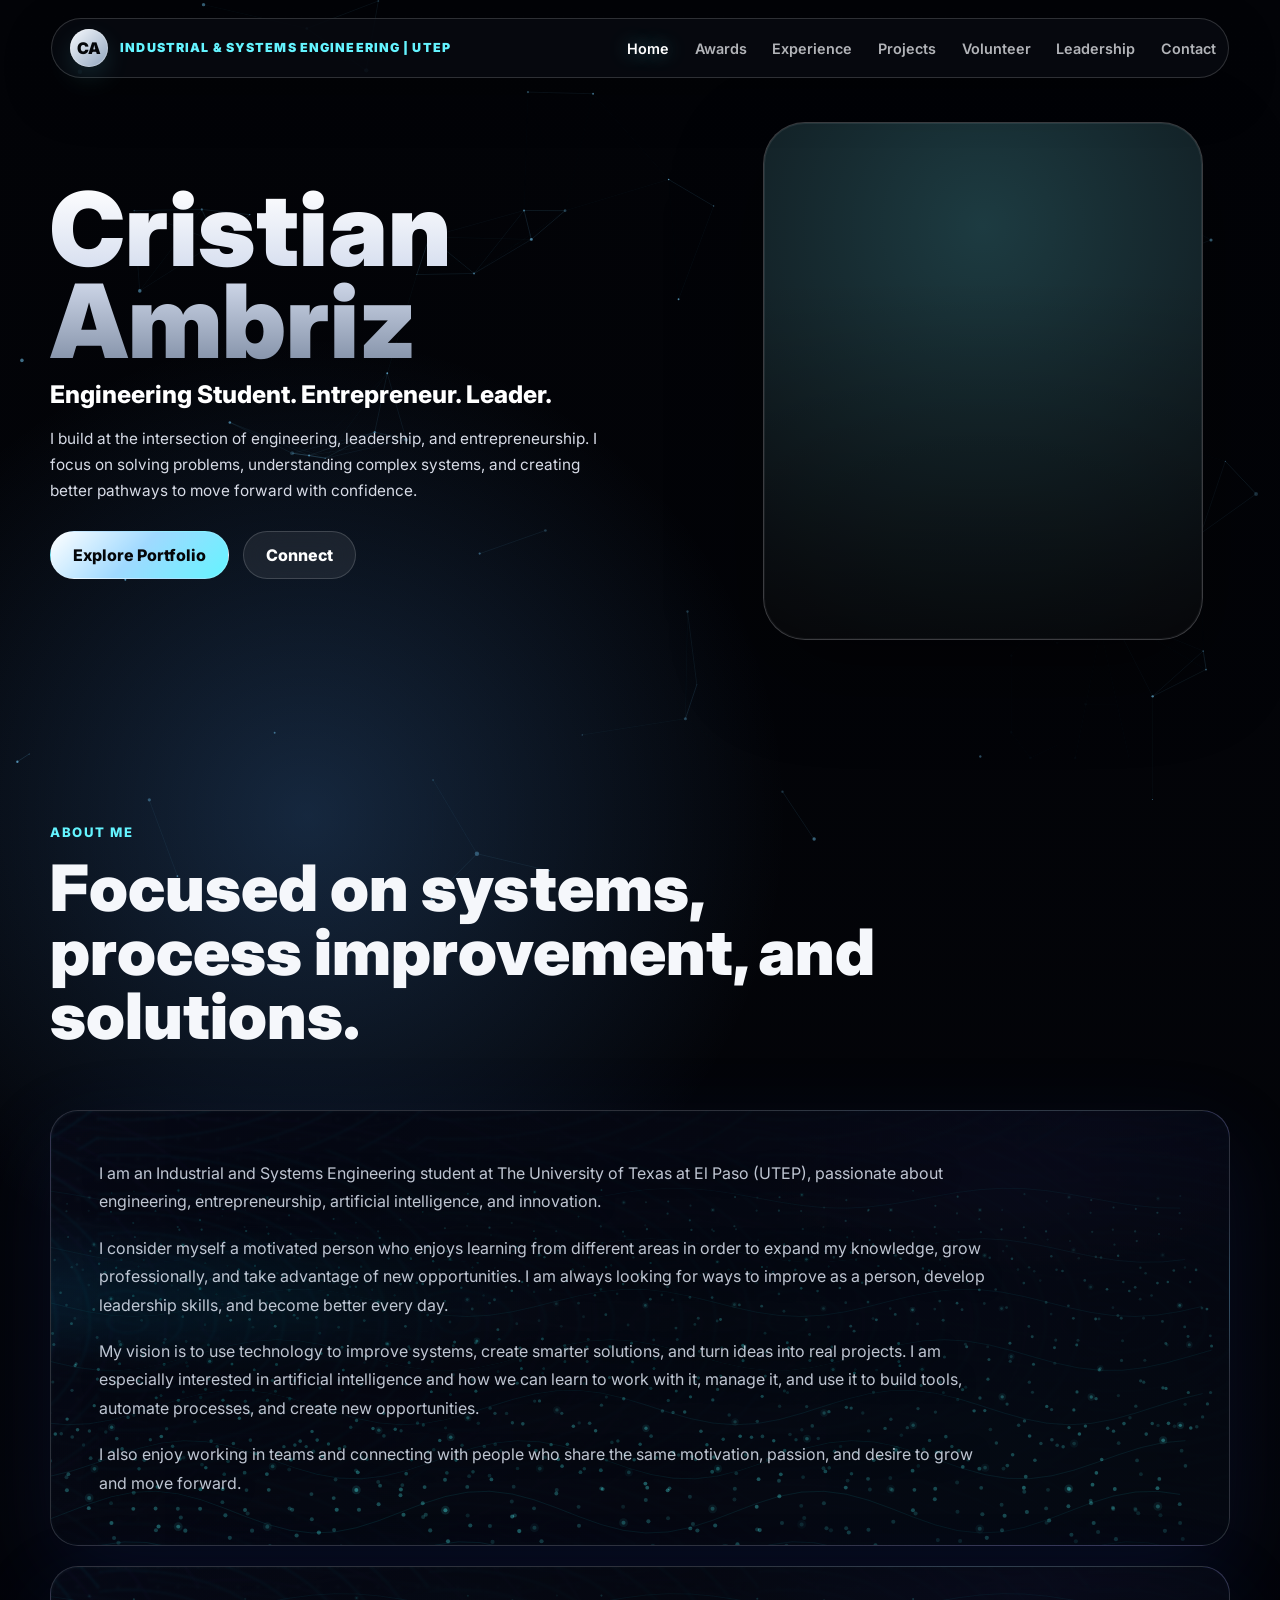
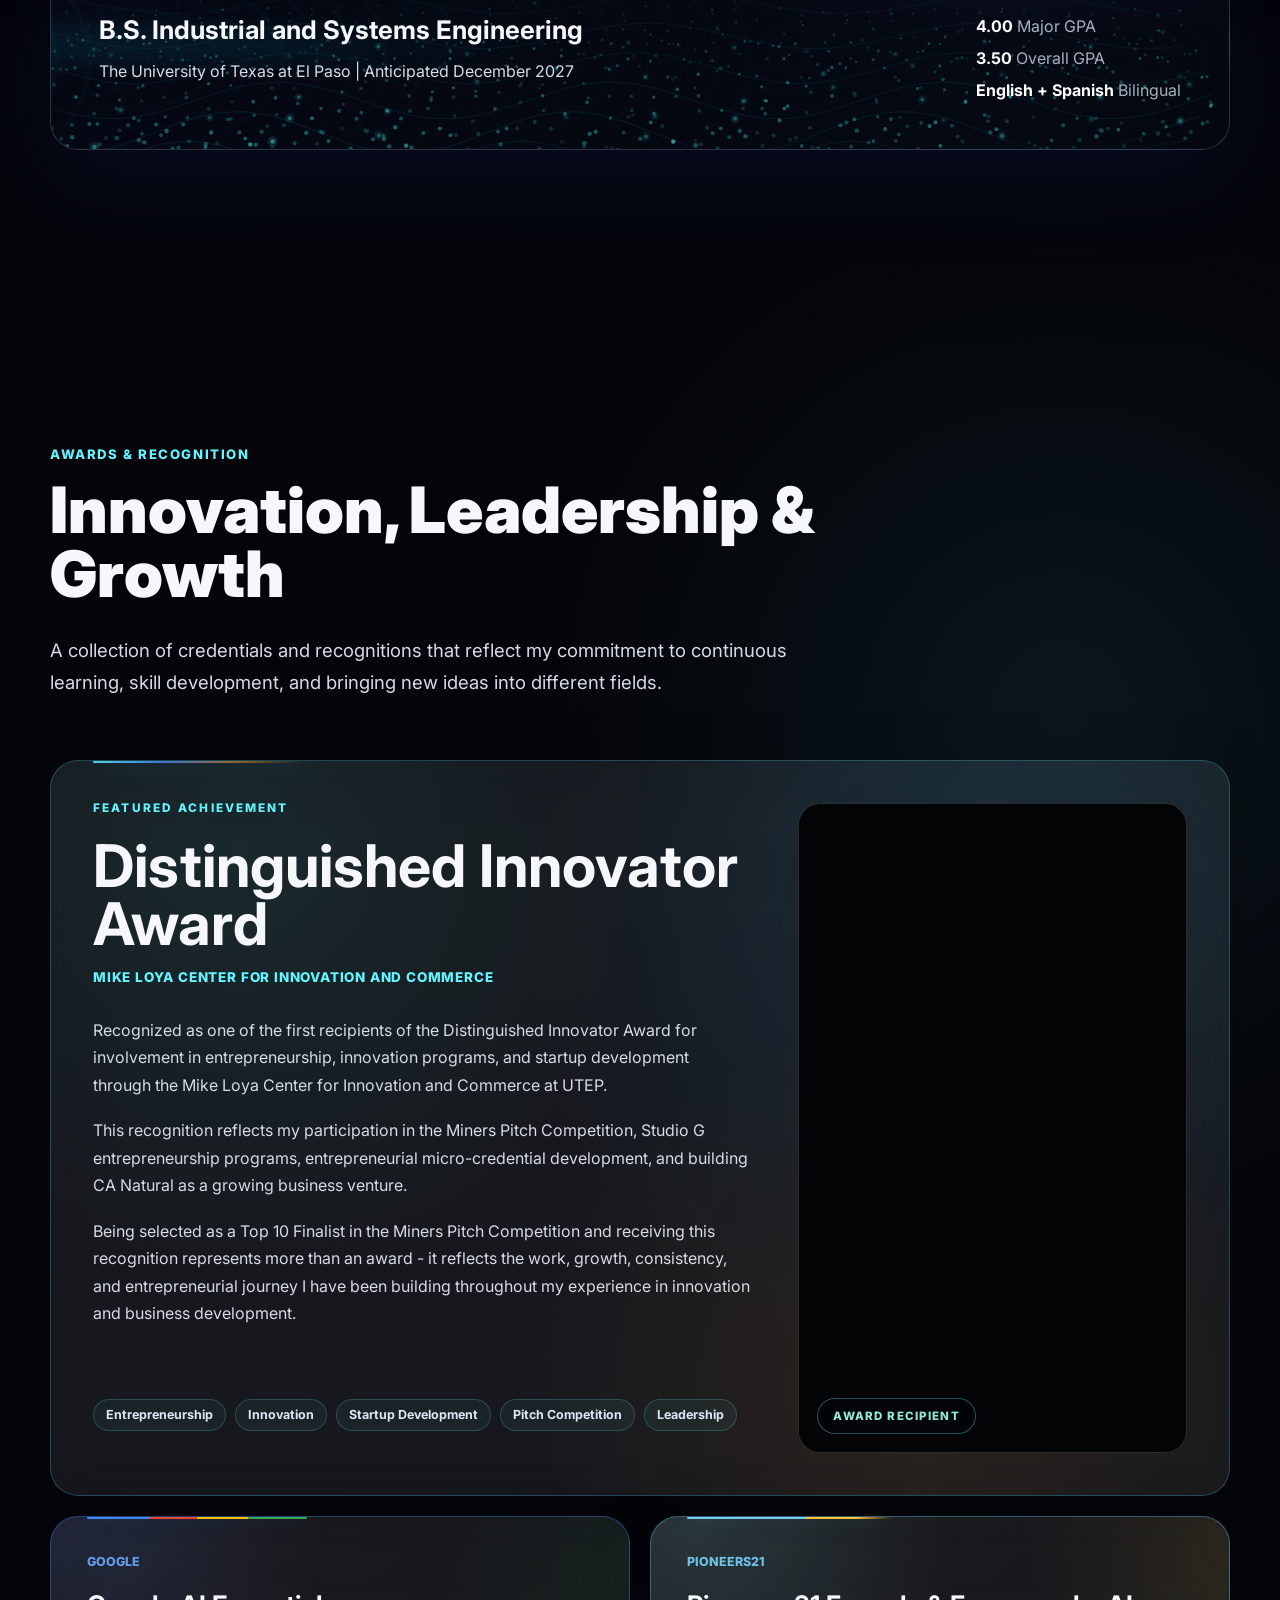
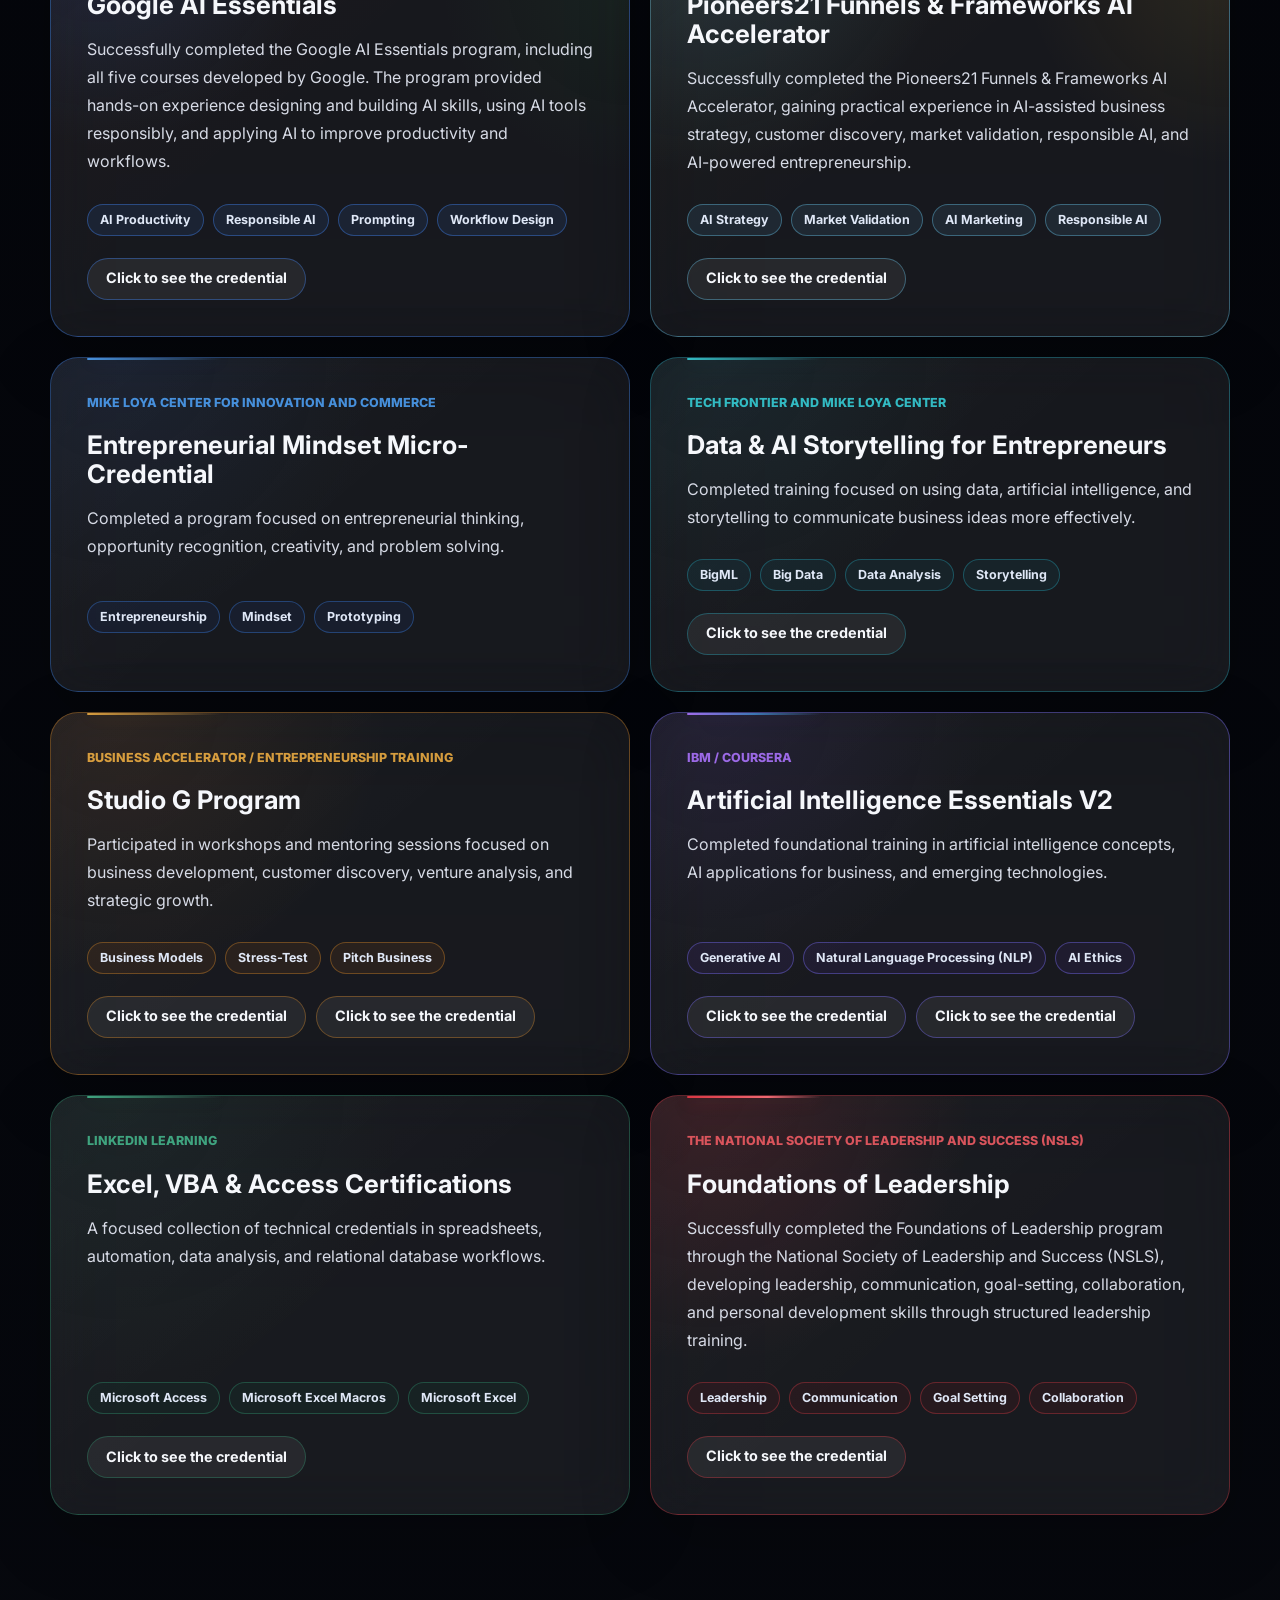
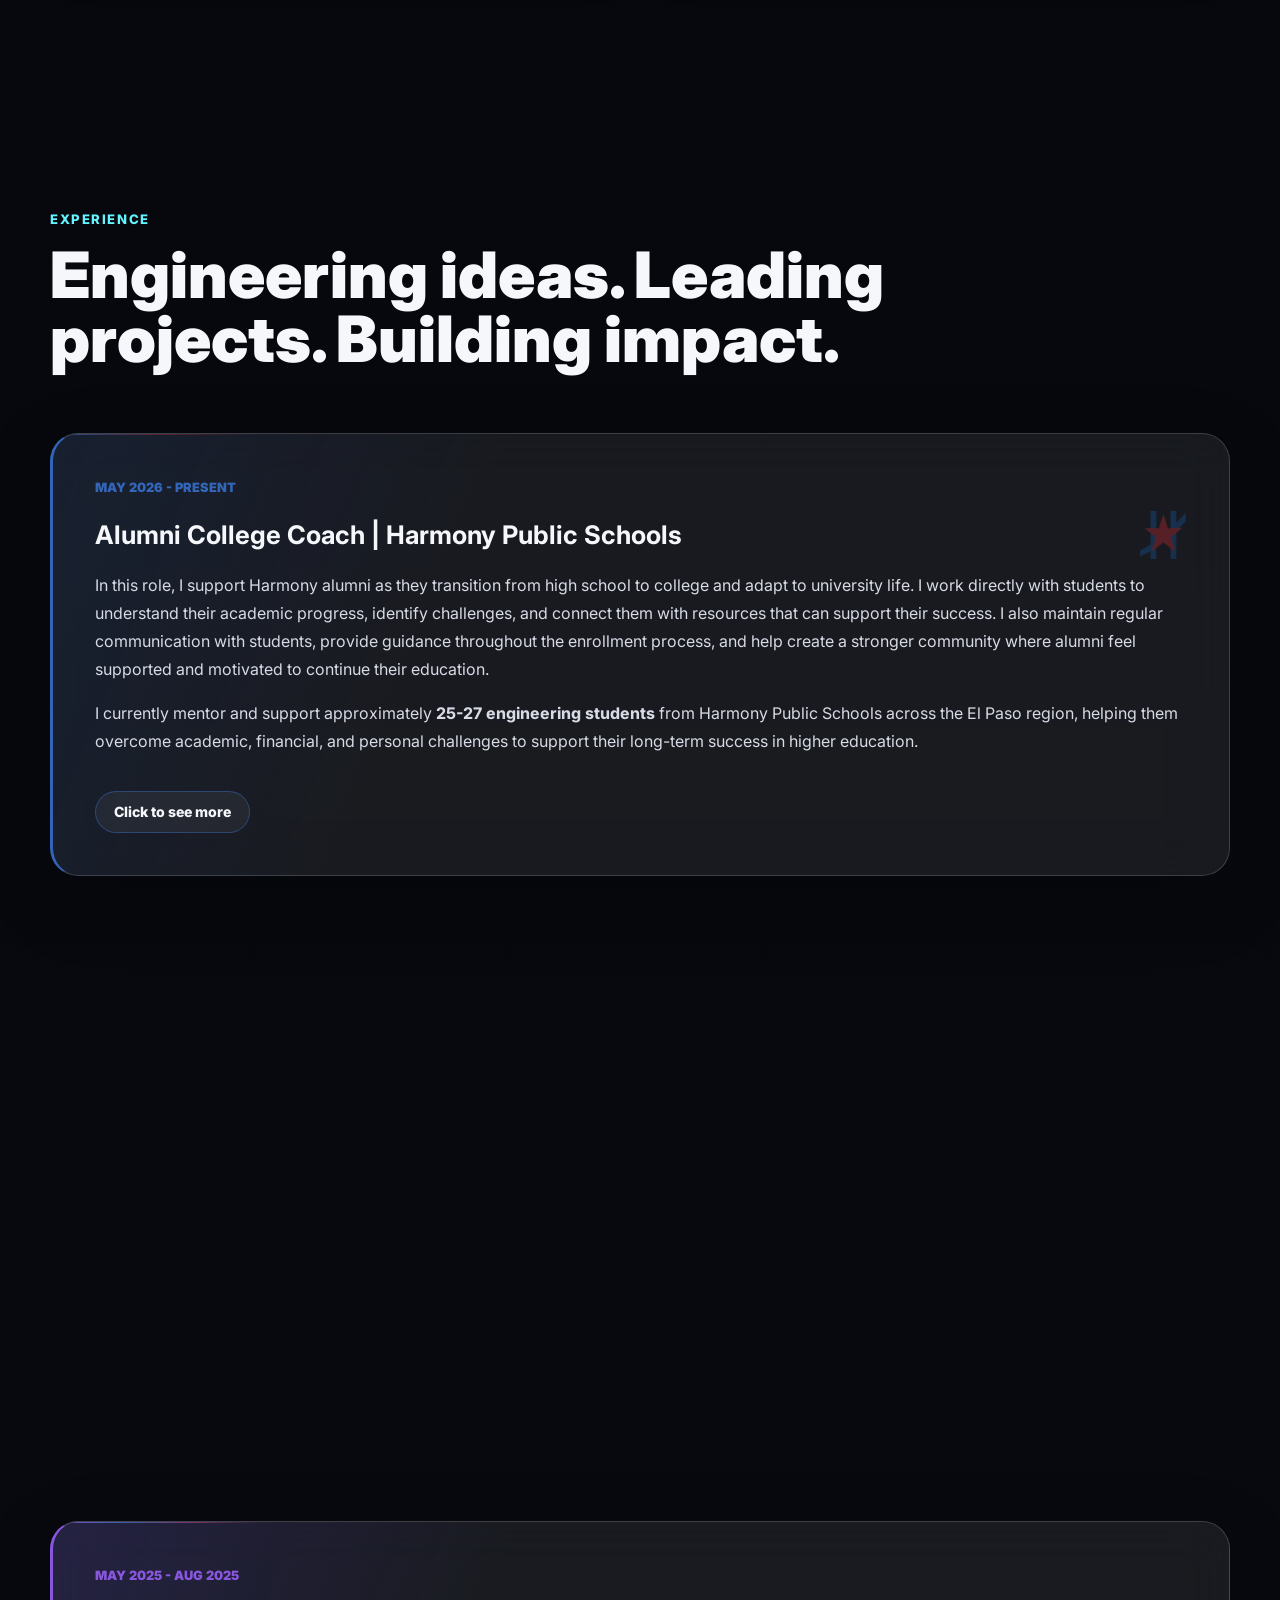
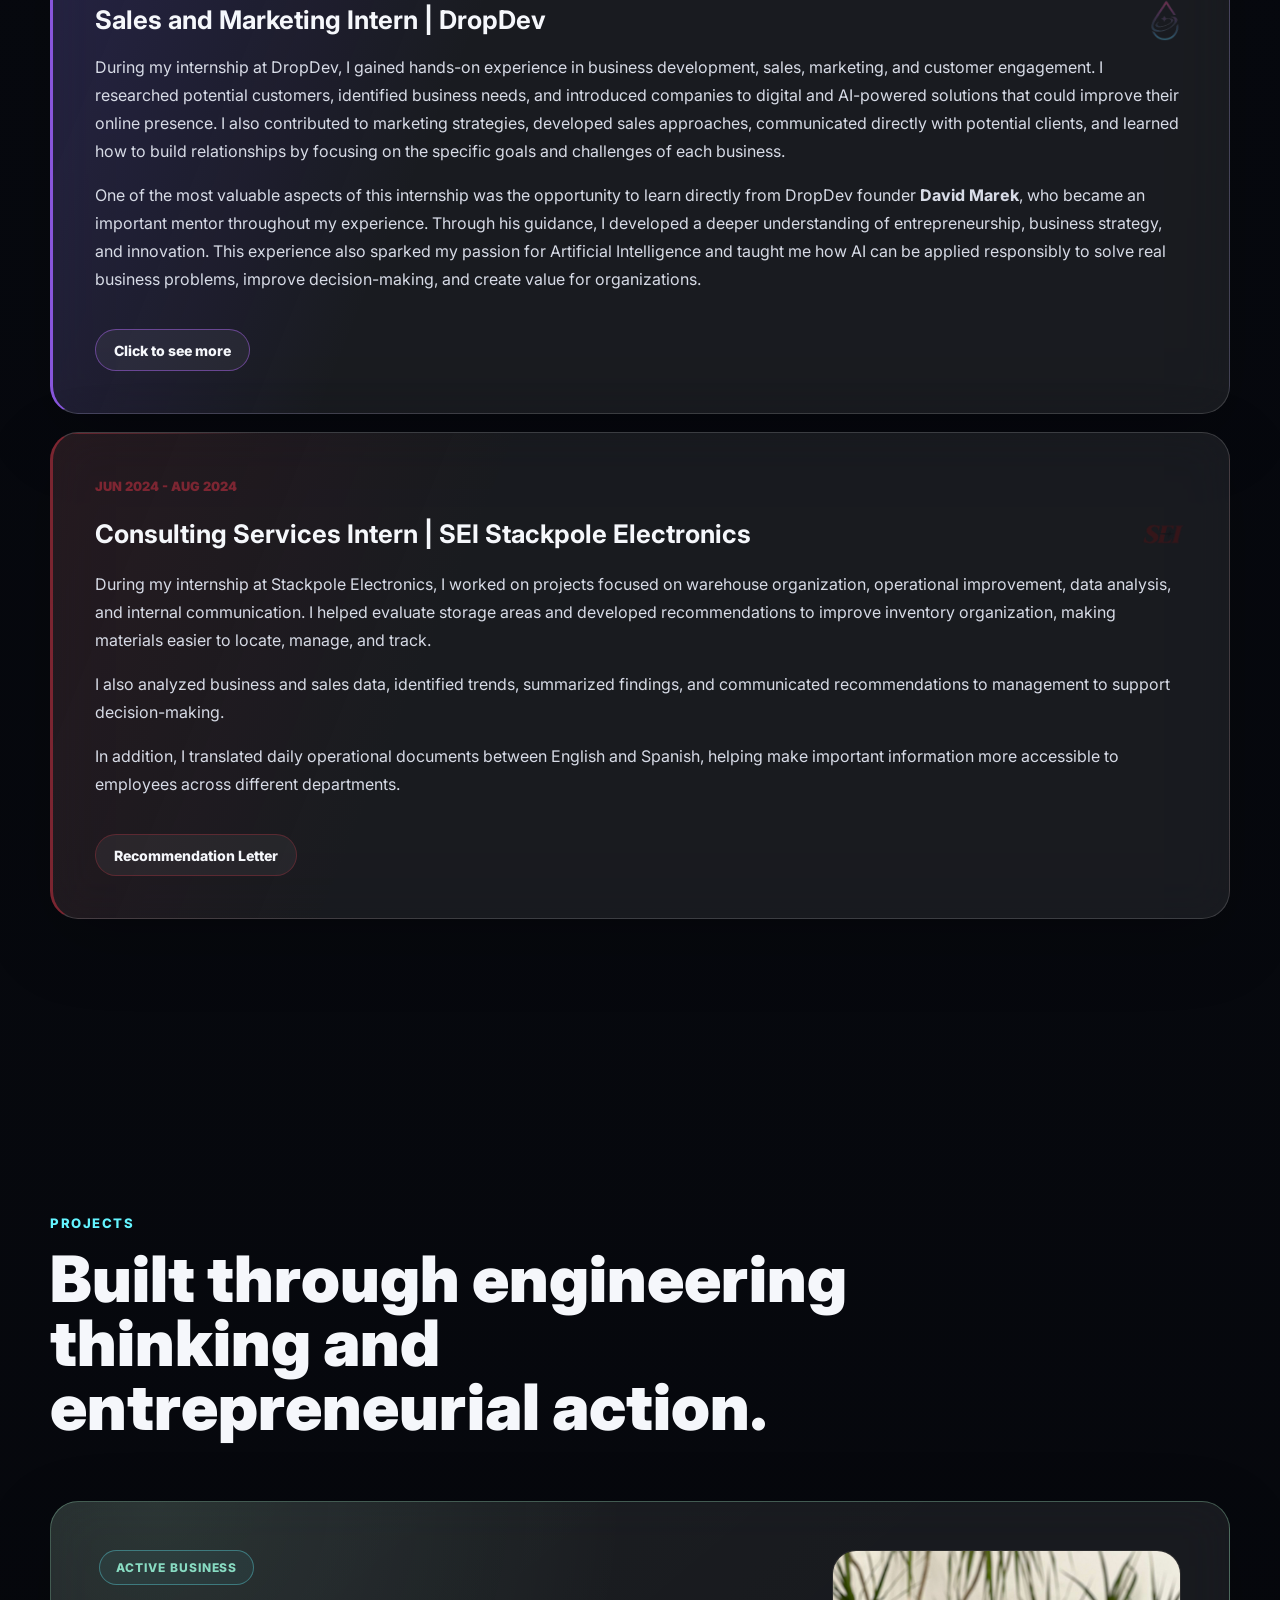
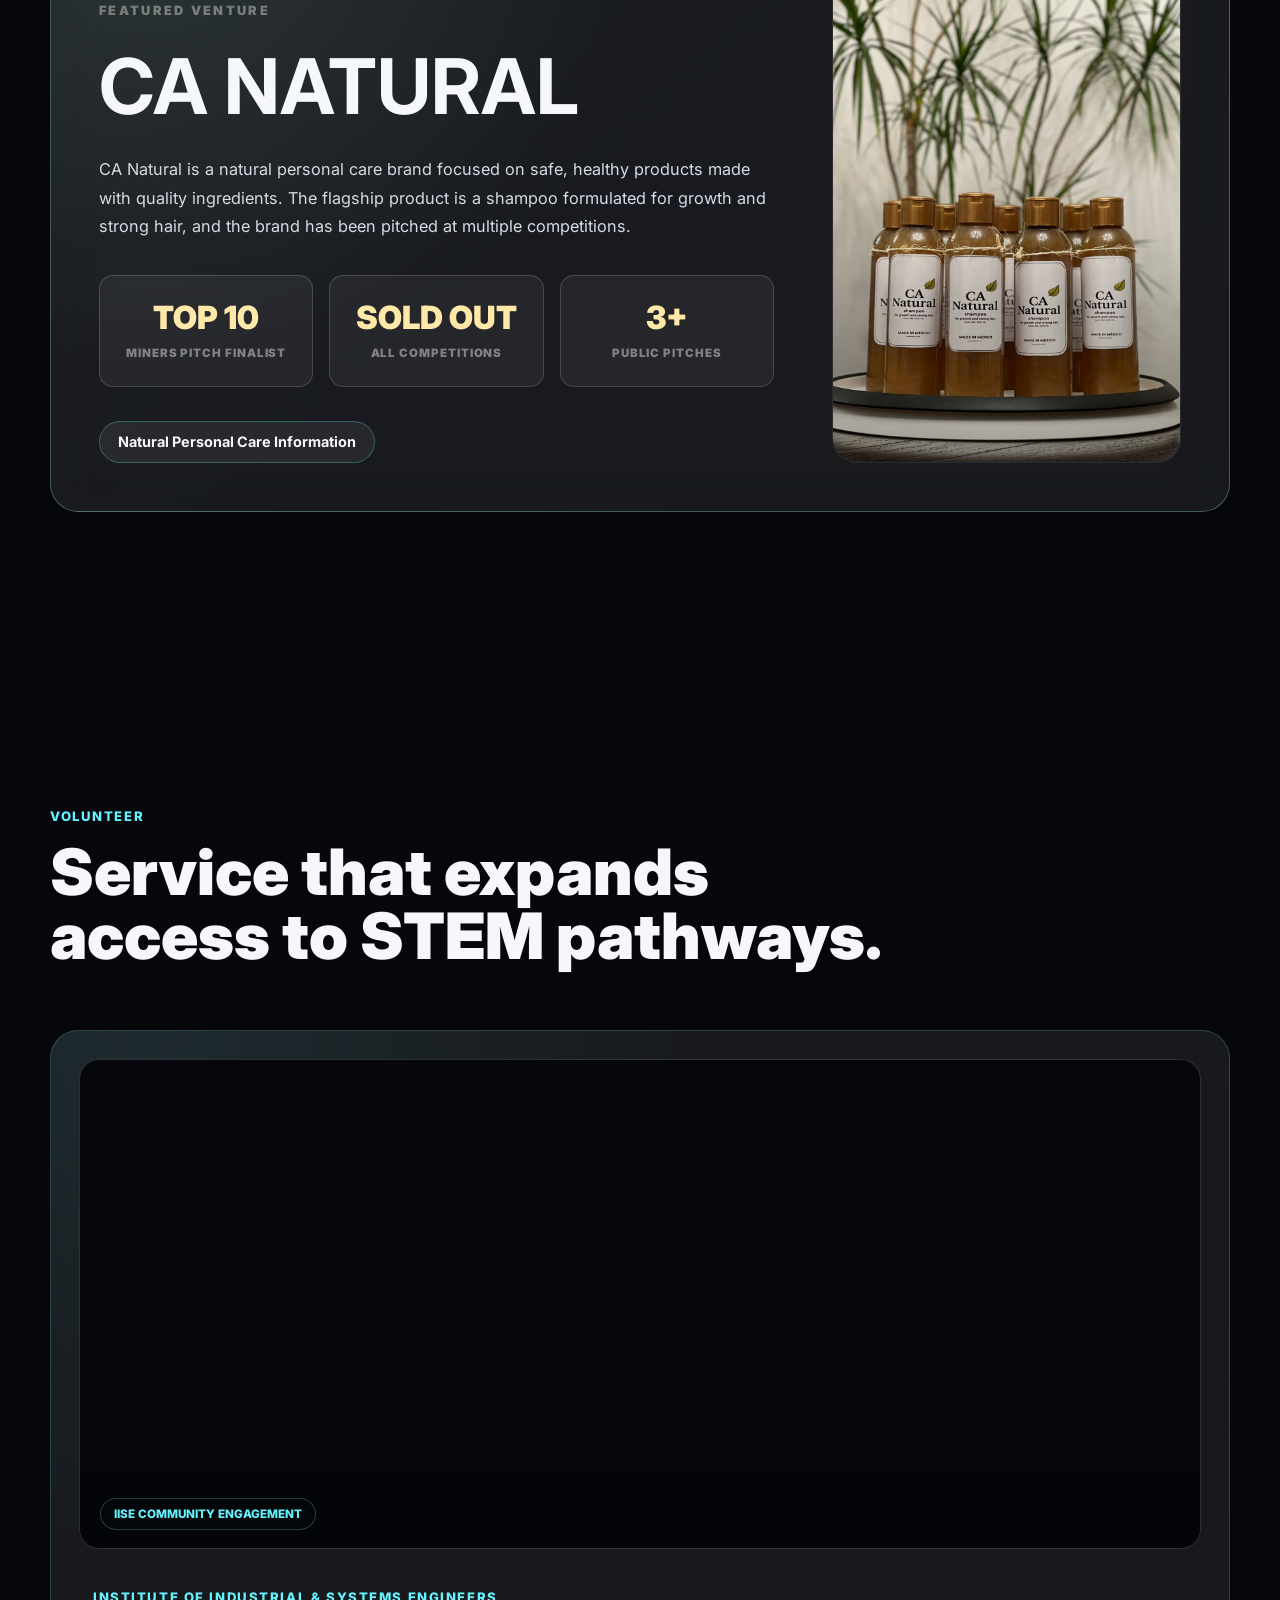
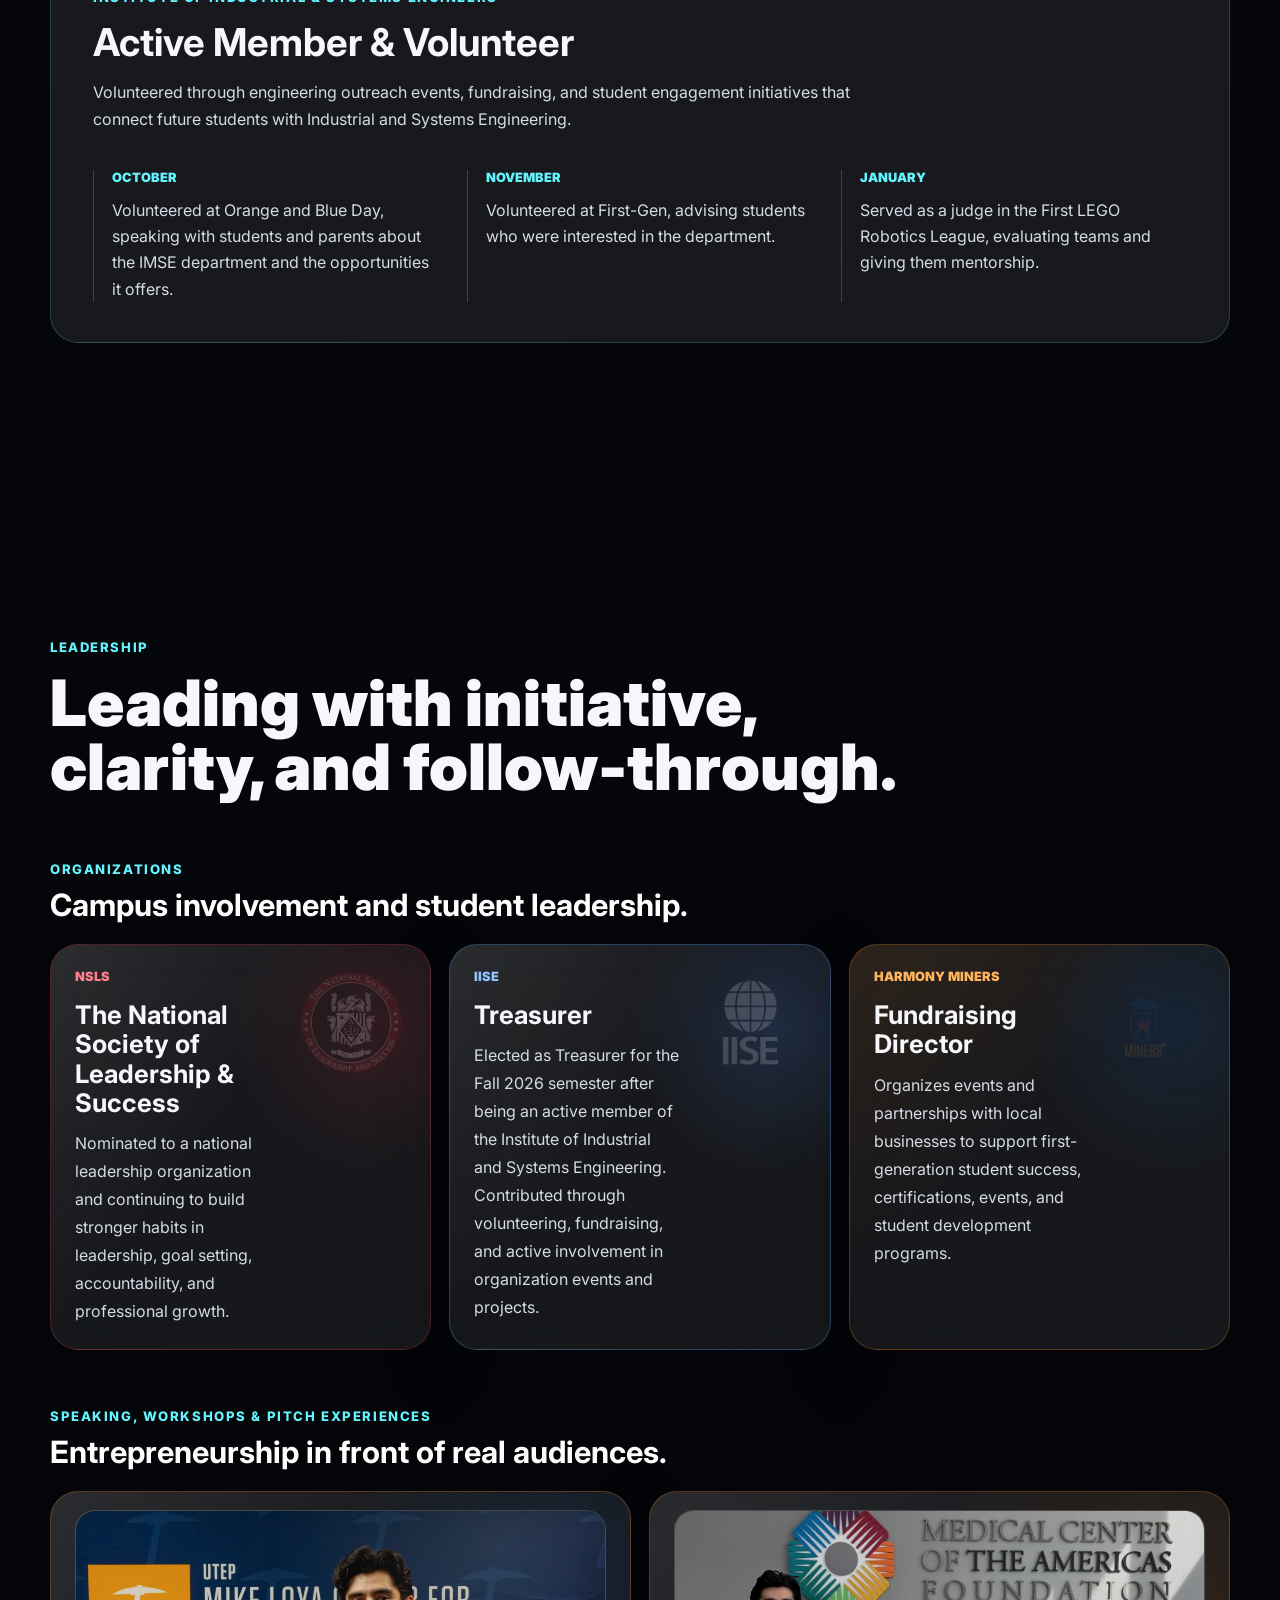
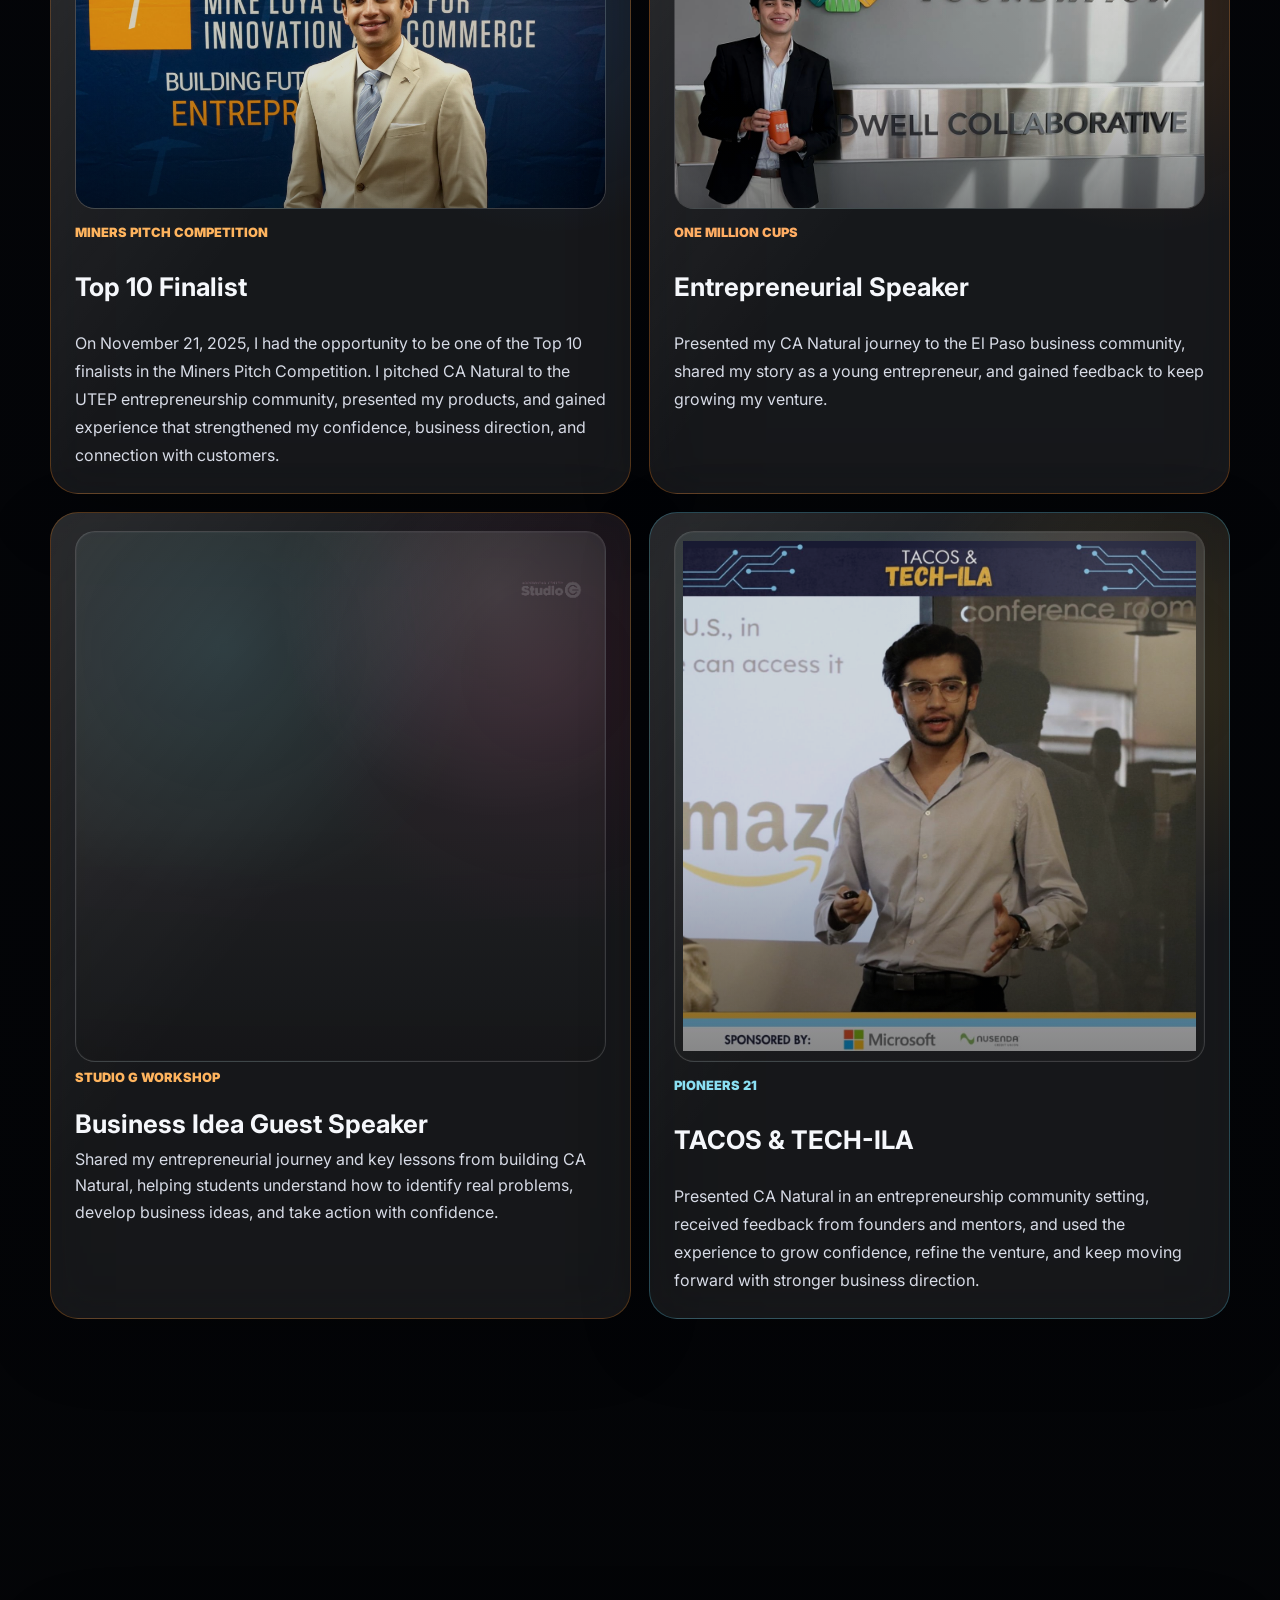
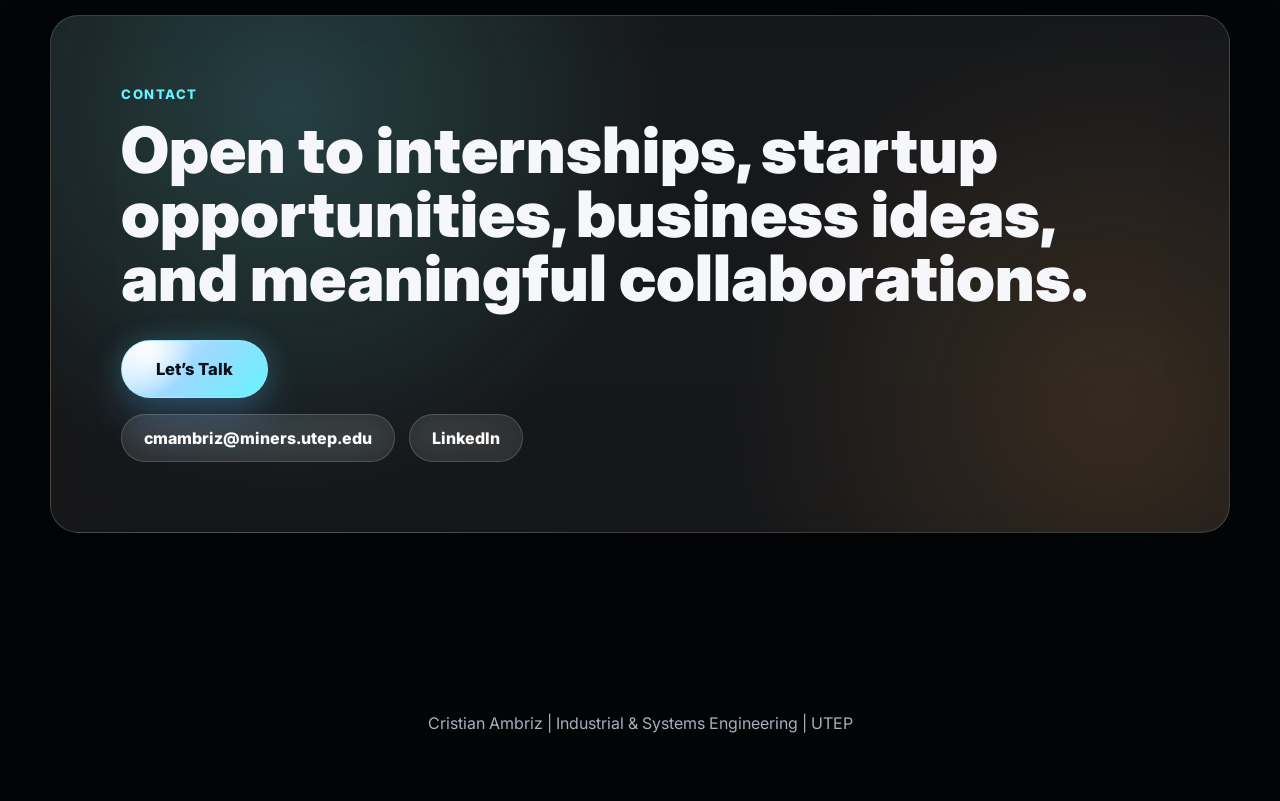
==== index.html @ 87af8b65 "Expand experience details and add recommendation letter" ====
<!DOCTYPE html>
<html lang="en">
  <head>
    <meta charset="UTF-8" />
    <meta name="viewport" content="width=device-width, initial-scale=1.0" />
    <meta
      name="description"
      content="Cristian Ambriz portfolio: Industrial and Systems Engineering student, entrepreneur, student leader, and engineering-focused college coach."
    />
    <title>Cristian Ambriz | Engineering Portfolio</title>
    <link rel="preconnect" href="https://fonts.googleapis.com" />
    <link rel="preconnect" href="https://fonts.gstatic.com" crossorigin />
    <link
      href="https://fonts.googleapis.com/css2?family=Inter:wght@400;500;600;700;800;900&display=swap"
      rel="stylesheet"
    />
    <link rel="stylesheet" href="styles.css?v=experience-links-ws-gallery" />
  </head>
  <body>
    <div class="page-transition" aria-hidden="true"></div>
    <canvas class="ambient-canvas" aria-hidden="true"></canvas>
    <div class="spacecraft-layer" aria-hidden="true">
      <img class="spacecraft" src="assets/background-spaceship.png" alt="" />
    </div>

    <header class="site-header">
      <nav class="nav-shell" aria-label="Primary navigation">
        <a class="brand-mark brand-identity" href="#home" aria-label="Cristian Ambriz Industrial and Systems Engineering UTEP home">
          <span class="brand-badge">CA</span>
          <span class="brand-title">Industrial &amp; Systems Engineering | UTEP</span>
        </a>
        <button class="nav-toggle" type="button" aria-label="Open menu" aria-expanded="false">
          <span></span>
          <span></span>
        </button>
        <div class="nav-links">
          <a href="#home">Home</a>
          <a href="#awards">Awards</a>
          <a href="#experience">Experience</a>
          <a href="#projects">Projects</a>
          <a href="#volunteer">Volunteer</a>
          <a href="#leadership">Leadership</a>
          <a href="#contact">Contact</a>
        </div>
      </nav>
    </header>

    <main>
      <section id="home" class="hero section">
        <div class="hero-copy reveal">
          <h1>Cristian Ambriz</h1>
          <p class="hero-line">Engineering Student. Entrepreneur. Leader.</p>
          <p class="hero-intro">
            I build at the intersection of engineering, leadership, and entrepreneurship. I focus on
            solving problems, understanding complex systems, and creating better pathways to move
            forward with confidence.
          </p>
          <div class="hero-actions">
            <a class="button primary" href="#projects">Explore Portfolio</a>
            <a class="button secondary" href="#contact">Connect</a>
          </div>
        </div>

        <div class="hero-visual reveal">
          <div class="device-frame tilt-card">
            <div class="hero-slideshow" aria-label="Cristian Ambriz portfolio photo slideshow">
              <div class="hero-slide hero-slide-framed home-three-slide">
                <img src="Photos/Home3.jpeg" alt="Cristian Ambriz portfolio opening image" />
              </div>
              <img class="hero-slide" src="Photos/Home1.jpeg" alt="Cristian Ambriz portfolio moment 2" />
              <img class="hero-slide" src="Photos/Home2.jpeg" alt="Cristian Ambriz portfolio moment 3" />
              <img class="hero-slide" src="Photos/home4.jpeg" alt="Cristian Ambriz portfolio moment 4" />
              <img class="hero-slide" src="Photos/Home5.jpeg" alt="Cristian Ambriz working on an engineering project" />
              <img class="hero-slide" src="Photos/Home%207.jpg" alt="Cristian Ambriz portfolio moment 6" />
              <img class="hero-slide" src="Photos/home8.jpeg" alt="Cristian Ambriz portfolio moment 7" />
              <img class="hero-slide" src="Photos/p213.jpeg" alt="Cristian Ambriz at a Pioneers21 entrepreneurship event" />
            </div>
            <div class="device-overlay"></div>
          </div>
        </div>
      </section>

      <section class="section about" id="about">
        <div class="section-heading reveal">
          <p class="eyebrow">About Me</p>
          <h2>Focused on systems, process improvement, and solutions.</h2>
        </div>
        <div class="about-grid">
          <article class="glass-panel about-tech-card reveal">
            <canvas class="about-dotted-surface" data-dotted-surface aria-hidden="true"></canvas>
            <div class="about-tech-content">
              <p>
                I am an Industrial and Systems Engineering student at The University of Texas at El
                Paso (UTEP), passionate about engineering, entrepreneurship, artificial intelligence,
                and innovation.
              </p>
              <p>
                I consider myself a motivated person who enjoys learning from different areas in
                order to expand my knowledge, grow professionally, and take advantage of new
                opportunities. I am always looking for ways to improve as a person, develop
                leadership skills, and become better every day.
              </p>
              <p>
                My vision is to use technology to improve systems, create smarter solutions, and turn
                ideas into real projects. I am especially interested in artificial intelligence and
                how we can learn to work with it, manage it, and use it to build tools, automate
                processes, and create new opportunities.
              </p>
              <p>
                I also enjoy working in teams and connecting with people who share the same
                motivation, passion, and desire to grow and move forward.
              </p>
            </div>
          </article>
          <article class="resume-panel glass-panel about-education about-tech-card reveal">
            <canvas class="about-dotted-surface education-dotted-surface" data-dotted-surface aria-hidden="true"></canvas>
            <div class="education-content">
              <h3>B.S. Industrial and Systems Engineering</h3>
              <p>The University of Texas at El Paso | Anticipated December 2027</p>
            </div>
            <div class="resume-metrics">
              <span><strong>4.00</strong> Major GPA</span>
              <span><strong>3.50</strong> Overall GPA</span>
              <span><strong>English + Spanish</strong> Bilingual</span>
            </div>
          </article>
        </div>
      </section>

      <section id="awards" class="section">
        <div class="section-heading reveal">
          <p class="eyebrow">Awards &amp; Recognition</p>
          <h2>Innovation, Leadership &amp; Growth</h2>
          <p class="section-intro">
            A collection of credentials and recognitions that reflect my commitment to continuous
            learning, skill development, and bringing new ideas into different fields.
          </p>
        </div>
        <article class="featured-award innovator-award reveal">
          <div class="featured-award-content">
            <p class="featured-award-label">Featured Achievement</p>
            <h3>Distinguished Innovator Award</h3>
            <p class="featured-award-subtitle">Mike Loya Center for Innovation and Commerce</p>
            <div class="featured-award-description">
              <p>
                Recognized as one of the first recipients of the Distinguished Innovator Award for
                involvement in entrepreneurship, innovation programs, and startup development through
                the Mike Loya Center for Innovation and Commerce at UTEP.
              </p>
              <p>
                This recognition reflects my participation in the Miners Pitch Competition, Studio G
                entrepreneurship programs, entrepreneurial micro-credential development, and building
                CA Natural as a growing business venture.
              </p>
              <p>
                Being selected as a Top 10 Finalist in the Miners Pitch Competition and receiving this
                recognition represents more than an award - it reflects the work, growth, consistency,
                and entrepreneurial journey I have been building throughout my experience in innovation
                and business development.
              </p>
            </div>
            <div class="skill-tags featured-award-tags" aria-label="Skills">
              <span>Entrepreneurship</span>
              <span>Innovation</span>
              <span>Startup Development</span>
              <span>Pitch Competition</span>
              <span>Leadership</span>
            </div>
          </div>
          <div class="featured-award-gallery" aria-label="Distinguished Innovator Award photo gallery">
            <img class="award-slide" src="Photos/Award%201.jpeg" alt="Distinguished Innovator Award trophy" />
            <img
              class="award-slide"
              src="Photos/Award2.jpeg"
              alt="Cristian Ambriz holding the Distinguished Innovator Award at UTEP"
            />
            <img
              class="award-slide"
              src="Photos/Award%203.jpeg"
              alt="Cristian Ambriz receiving the Distinguished Innovator Award"
            />
            <div class="featured-award-overlay"></div>
            <span class="featured-award-badge">Award Recipient</span>
          </div>
        </article>
        <div class="recognition-grid">
          <article class="recognition-card award-theme google-ai-award reveal">
            <p class="recognition-organization">Google</p>
            <h3>Google AI Essentials</h3>
            <p class="recognition-description">
              Successfully completed the Google AI Essentials program, including all five courses
              developed by Google. The program provided hands-on experience designing and building
              AI skills, using AI tools responsibly, and applying AI to improve productivity and
              workflows.
            </p>
            <div class="skill-tags" aria-label="Skills">
              <span>AI Productivity</span>
              <span>Responsible AI</span>
              <span>Prompting</span>
              <span>Workflow Design</span>
            </div>
            <a
              class="credential-action"
              href="credentials/Google_AI_Essentials_Certificate.pdf"
              target="_blank"
              rel="noopener noreferrer"
            >
              Click to see the credential
            </a>
          </article>
          <article class="recognition-card award-theme pioneers-ai-award reveal">
            <p class="recognition-organization">Pioneers21</p>
            <h3>Pioneers21 Funnels &amp; Frameworks AI Accelerator</h3>
            <p class="recognition-description">
              Successfully completed the Pioneers21 Funnels &amp; Frameworks AI Accelerator,
              gaining practical experience in AI-assisted business strategy, customer discovery,
              market validation, responsible AI, and AI-powered entrepreneurship.
            </p>
            <div class="skill-tags" aria-label="Skills">
              <span>AI Strategy</span>
              <span>Market Validation</span>
              <span>AI Marketing</span>
              <span>Responsible AI</span>
            </div>
            <a
              class="credential-action"
              href="https://credsverse.com/credentials/005f5859-688f-4072-bfa7-5c7a3045c7fb"
              target="_blank"
              rel="noopener noreferrer"
            >
              Click to see the credential
            </a>
          </article>
          <article class="recognition-card award-theme mindset-award reveal">
            <p class="recognition-organization">Mike Loya Center for Innovation and Commerce</p>
            <h3>Entrepreneurial Mindset Micro-Credential</h3>
            <p class="recognition-description">
              Completed a program focused on entrepreneurial thinking, opportunity recognition,
              creativity, and problem solving.
            </p>
            <div class="skill-tags" aria-label="Skills">
              <span>Entrepreneurship</span>
              <span>Mindset</span>
              <span>Prototyping</span>
            </div>
          </article>
          <article class="recognition-card award-theme data-storytelling-award reveal">
            <p class="recognition-organization">Tech Frontier and Mike Loya Center</p>
            <h3>Data &amp; AI Storytelling for Entrepreneurs</h3>
            <p class="recognition-description">
              Completed training focused on using data, artificial intelligence, and storytelling
              to communicate business ideas more effectively.
            </p>
            <div class="skill-tags" aria-label="Skills">
              <span>BigML</span>
              <span>Big Data</span>
              <span>Data Analysis</span>
              <span>Storytelling</span>
            </div>
            <a
              class="credential-action"
              href="credentials/certificado_data_ai_storytelling.pdf"
              target="_blank"
              rel="noopener"
            >
              Click to see the credential
            </a>
          </article>
          <article class="recognition-card award-theme studio-award reveal">
            <p class="recognition-organization">Business Accelerator / Entrepreneurship Training</p>
            <h3>Studio G Program</h3>
            <p class="recognition-description">
              Participated in workshops and mentoring sessions focused on business development,
              customer discovery, venture analysis, and strategic growth.
            </p>
            <div class="skill-tags" aria-label="Skills">
              <span>Business Models</span>
              <span>Stress-Test</span>
              <span>Pitch Business</span>
            </div>
            <div class="credential-actions">
              <a
                class="credential-action"
                href="credentials/StudioG_CEO_Certificate.pdf"
                target="_blank"
                rel="noopener"
                aria-label="Click to see the Studio G CEO credential"
              >
                Click to see the credential
              </a>
              <a
                class="credential-action"
                href="credentials/StudioG_Explorer_Certificate.pdf"
                target="_blank"
                rel="noopener"
                aria-label="Click to see the Studio G Explorer credential"
              >
                Click to see the credential
              </a>
            </div>
          </article>
          <article class="recognition-card award-theme ai-award reveal">
            <p class="recognition-organization">IBM / Coursera</p>
            <h3>Artificial Intelligence Essentials V2</h3>
            <p class="recognition-description">
              Completed foundational training in artificial intelligence concepts, AI applications
              for business, and emerging technologies.
            </p>
            <div class="skill-tags" aria-label="Skills">
              <span>Generative AI</span>
              <span>Natural Language Processing (NLP)</span>
              <span>AI Ethics</span>
            </div>
            <div class="credential-actions">
              <a
                class="credential-action"
                href="credentials/Artificial%20Intelligence%20Essentials%20V2.pdf"
                target="_blank"
                rel="noopener"
                aria-label="Click to see the Artificial Intelligence Essentials V2 PDF credential"
              >
                Click to see the credential
              </a>
              <a
                class="credential-action"
                href="https://www.credly.com/badges/18fb964d-13d1-4abb-b49b-9621260c0551/linked_in_profile"
                target="_blank"
                rel="noopener"
                aria-label="Click to see the Artificial Intelligence Essentials V2 Credly credential"
              >
                Click to see the credential
              </a>
            </div>
          </article>
          <article class="recognition-card award-theme excel-award reveal">
            <p class="recognition-organization">LinkedIn Learning</p>
            <h3>Excel, VBA &amp; Access Certifications</h3>
            <p class="recognition-description">
              A focused collection of technical credentials in spreadsheets, automation,
              data analysis, and relational database workflows.
            </p>
            <div class="skill-tags" aria-label="Skills">
              <span>Microsoft Access</span>
              <span>Microsoft Excel Macros</span>
              <span>Microsoft Excel</span>
            </div>
            <button class="credential-action" type="button" data-credentials-open>
              Click to see the credential
            </button>
          </article>
          <article class="recognition-card award-theme nsls-award reveal">
            <p class="recognition-organization">The National Society of Leadership and Success (NSLS)</p>
            <h3>Foundations of Leadership</h3>
            <p class="recognition-description">
              Successfully completed the Foundations of Leadership program through the National
              Society of Leadership and Success (NSLS), developing leadership, communication,
              goal-setting, collaboration, and personal development skills through structured
              leadership training.
            </p>
            <div class="skill-tags" aria-label="Skills">
              <span>Leadership</span>
              <span>Communication</span>
              <span>Goal Setting</span>
              <span>Collaboration</span>
            </div>
            <a
              class="credential-action"
              href="https://app.nsls.org/web/public/social/share/clr/2MFf5i7bJQnE6MfUyRz2G6"
              target="_blank"
              rel="noopener noreferrer"
            >
              Click to see the credential
            </a>
          </article>
        </div>
      </section>

      <dialog class="credentials-modal" id="linkedin-credentials" aria-labelledby="linkedin-credentials-title">
        <div class="credentials-dialog">
          <button class="modal-close" type="button" data-credentials-close aria-label="Close credentials">
            &times;
          </button>
          <p class="recognition-organization">LinkedIn Learning</p>
          <h2 id="linkedin-credentials-title">Excel, VBA &amp; Access Certifications</h2>
          <ul class="credentials-list">
            <li>
              <span>Learning VBA in Excel (2019)</span>
              <a
                class="credential-link"
                href="https://www.linkedin.com/learning/certificates/92f26d4d152ea3f2cbeae22072ca099135a508537cd155067cb375d2df25c798?trk=share_certificate"
                target="_blank"
                rel="noopener"
              >
                Click to see credential
              </a>
            </li>
            <li>
              <span>Excel 2016: Macros in Depth</span>
              <a
                class="credential-link"
                href="https://www.linkedin.com/learning/certificates/276ce76b05f7711d5cfc93e6dc23d427dab54fe4013b37f6c07a126279d3a850?trk=share_certificate"
                target="_blank"
                rel="noopener"
              >
                Click to see credential
              </a>
            </li>
            <li>
              <span>Excel: PivotTables in Depth (2018)</span>
              <a
                class="credential-link"
                href="https://www.linkedin.com/learning/certificates/486d1a13e799f9022a2d6c5a44d605c18b36f789d35204c992f6e26fd210529f?trk=share_certificate"
                target="_blank"
                rel="noopener"
              >
                Click to see credential
              </a>
            </li>
            <li>
              <span>Excel 2019 Essential Training</span>
              <a
                class="credential-link"
                href="https://www.linkedin.com/learning/certificates/6c0ec2e068301f50cb07a8cc3b6e11095f021b2bccbe1455f038f16123be7efa?trk=share_certificate"
                target="_blank"
                rel="noopener"
              >
                Click to see credential
              </a>
            </li>
            <li>
              <span>Access 2019: Queries</span>
              <a
                class="credential-link"
                href="https://www.linkedin.com/learning/certificates/7eac189eacc1d0b0e5e2c14a24b172506eb63ab24437facc795104fbd2efea8d?trk=share_certificate"
                target="_blank"
                rel="noopener"
              >
                Click to see credential
              </a>
            </li>
            <li>
              <span>Access 2019 Essential Training</span>
              <a
                class="credential-link"
                href="https://www.linkedin.com/learning/certificates/49e48cb8f84f9e7700aee3889ac2dc272c60913cc9be314adfa8c1189744fea9?trk=share_certificate"
                target="_blank"
                rel="noopener"
              >
                Click to see credential
              </a>
            </li>
          </ul>
        </div>
      </dialog>

      <section id="experience" class="section">
        <div class="section-heading reveal">
          <p class="eyebrow">Experience</p>
          <h2>Engineering ideas. Leading projects. Building impact.</h2>
        </div>
        <div class="timeline">
          <article class="timeline-item harmony-experience reveal">
            <time>May 2026 - Present</time>
            <div class="experience-title-row">
              <h3>Alumni College Coach | Harmony Public Schools</h3>
              <img
                class="experience-logo harmony-mark"
                src="Photos/harmonypublicschools_logo-removebg-preview.png"
                alt=""
                aria-hidden="true"
              />
            </div>
            <p>
              In this role, I support Harmony alumni as they transition from high school to college and
              adapt to university life. I work directly with students to understand their academic
              progress, identify challenges, and connect them with resources that can support their
              success. I also maintain regular communication with students, provide guidance throughout
              the enrollment process, and help create a stronger community where alumni feel supported
              and motivated to continue their education.
            </p>
            <p>
              I currently mentor and support approximately <strong>25-27 engineering students</strong>
              from Harmony Public Schools across the El Paso region, helping them overcome academic,
              financial, and personal challenges to support their long-term success in higher education.
            </p>
            <a class="experience-action" href="https://www.harmonytx.org/" target="_blank" rel="noopener noreferrer">
              Click to see more
            </a>
          </article>
          <article class="timeline-item imse-experience reveal">
            <time>Feb 2026 - Present</time>
            <div class="experience-title-row">
              <h3>Undergraduate Assistant | UTEP Department of Industrial, Manufacturing, and Systems Engineering</h3>
              <img class="experience-logo imse-mark" src="Photos/IMSE-removebg-preview.png" alt="" aria-hidden="true" />
            </div>
            <p>
              As an Undergraduate Assistant, I help promote Industrial and Systems Engineering programs
              to prospective students, families, and members of the community. I participate in
              recruitment events, school visits, presentations, and interactive engineering activities
              designed to introduce students to the opportunities available within the field. I also
              assist with demonstrations involving robotics, automation, manufacturing, and emerging
              technologies while serving as a resource for students interested in learning more about
              UTEP and its engineering programs.
            </p>
            <p>
              I also contribute to the <strong>IMSE Academy Professional Development Series</strong>, a
              program designed to help engineering students become more competitive and successful
              throughout their academic and professional careers. Through this initiative, I help
              organize networking events, resume workshops, interview preparation sessions, career
              development activities, and other professional growth opportunities.
            </p>
            <p>
              In addition, I work to help international students access the same career opportunities
              available to U.S. students by connecting them with university resources and industry
              programs. I have collaborated with UTEP's Office of International Programs and have
              participated in outreach efforts with the
              <strong>Universidad Autonoma de Ciudad Juarez (UACJ)</strong> to strengthen partnerships
              and promote engineering opportunities for students on both sides of the border.
            </p>
            <a
              class="experience-action"
              href="https://www.utep.edu/engineering/imse/"
              target="_blank"
              rel="noopener noreferrer"
            >
              Click to see more
            </a>
          </article>
          <article class="timeline-item dropdev-experience reveal">
            <time>May 2025 - Aug 2025</time>
            <div class="experience-title-row">
              <h3>Sales and Marketing Intern | DropDev</h3>
              <img
                class="experience-logo dropdev-mark"
                src="Photos/dropdev_logo-removebg-preview.png"
                alt=""
                aria-hidden="true"
              />
            </div>
            <p>
              During my internship at DropDev, I gained hands-on experience in business development,
              sales, marketing, and customer engagement. I researched potential customers, identified
              business needs, and introduced companies to digital and AI-powered solutions that could
              improve their online presence. I also contributed to marketing strategies, developed sales
              approaches, communicated directly with potential clients, and learned how to build
              relationships by focusing on the specific goals and challenges of each business.
            </p>
            <p>
              One of the most valuable aspects of this internship was the opportunity to learn directly
              from DropDev founder <strong>David Marek</strong>, who became an important mentor throughout
              my experience. Through his guidance, I developed a deeper understanding of
              entrepreneurship, business strategy, and innovation. This experience also sparked my
              passion for Artificial Intelligence and taught me how AI can be applied responsibly to
              solve real business problems, improve decision-making, and create value for organizations.
            </p>
            <a class="experience-action" href="https://dropdev.co/" target="_blank" rel="noopener noreferrer">
              Click to see more
            </a>
          </article>
          <article class="timeline-item stackpole-experience reveal">
            <time>Jun 2024 - Aug 2024</time>
            <div class="experience-title-row">
              <h3>Consulting Services Intern | SEI Stackpole Electronics</h3>
              <img
                class="experience-logo stackpole-mark"
                src="Photos/stackpole_electronics_logo-removebg-preview.png"
                alt=""
                aria-hidden="true"
              />
            </div>
            <p>
              During my internship at Stackpole Electronics, I worked on projects focused on warehouse
              organization, operational improvement, data analysis, and internal communication. I helped
              evaluate storage areas and developed recommendations to improve inventory organization,
              making materials easier to locate, manage, and track.
            </p>
            <p>
              I also analyzed business and sales data, identified trends, summarized findings, and
              communicated recommendations to management to support decision-making.
            </p>
            <p>
              In addition, I translated daily operational documents between English and Spanish, helping
              make important information more accessible to employees across different departments.
            </p>
            <a class="experience-action" href="SEI%20Letter.pdf" target="_blank" rel="noopener noreferrer">
              Recommendation Letter
            </a>
          </article>
        </div>
      </section>

      <section id="projects" class="section">
        <div class="section-heading reveal">
          <p class="eyebrow">Projects</p>
          <h2>Built through engineering thinking and entrepreneurial action.</h2>
        </div>
        <div class="project-grid single-project">
          <article class="project-card featured-project reveal">
            <div class="featured-project-content">
              <div class="featured-project-topline">
                <strong>Active Business</strong>
                <span>Featured Venture</span>
              </div>
              <h3>CA Natural</h3>
              <p>
                CA Natural is a natural personal care brand focused on safe, healthy products made
                with quality ingredients. The flagship product is a shampoo formulated for growth
                and strong hair, and the brand has been pitched at multiple competitions.
              </p>
              <div class="project-stats" aria-label="CA Natural venture highlights">
                <div class="project-stat">
                  <strong>Top 10</strong>
                  <span>Miners Pitch Finalist</span>
                </div>
                <div class="project-stat">
                  <strong>Sold Out</strong>
                  <span>All Competitions</span>
                </div>
                <div class="project-stat">
                  <strong>3+</strong>
                  <span>Public Pitches</span>
                </div>
              </div>
              <button class="credential-action ca-detail-trigger" type="button" data-ca-open>
                Natural Personal Care Information
              </button>
            </div>
            <div class="featured-project-media">
              <img src="Photos/CA2.jpeg" alt="CA Natural project cover" />
            </div>
          </article>
        </div>
      </section>

      <dialog class="ca-modal" id="ca-natural-modal" aria-labelledby="ca-modal-title">
        <div class="ca-modal-shell">
          <button class="modal-close" type="button" data-ca-close aria-label="Close CA Natural details">
            &times;
          </button>
          <div class="ca-modal-header">
            <div class="ca-modal-brand">
              <img src="Photos/CA%20Natural%20Logo.jpg" alt="CA Natural logo" />
              <div>
                <p class="eyebrow">Natural Personal Care</p>
                <h2 id="ca-modal-title">CA Natural</h2>
              </div>
            </div>
            <div class="ca-actions">
              <a
                class="credential-action"
                href="https://www.instagram.com/_ca.natural_/"
                target="_blank"
                rel="noopener"
              >
                Visit Instagram Page
              </a>
              <button class="credential-action" type="button" data-ca-catalog>
                Explore Product Catalog
              </button>
            </div>
          </div>
          <div class="ca-modal-layout">
            <div class="ca-story-content">
              <p>
                CA Natural started from my personal passion for creating natural products and has
                grown into a small business that continues to expand. The brand focuses on natural
                hair care and personal care products made for people who want cleaner alternatives
                in a time where many products rely heavily on chemicals.
              </p>
              <p>
                Our goal is to create practical natural products that support hair growth, scalp
                care, skin care, and everyday personal care needs. CA Natural has developed products
                such as natural shampoos, hair oils, anti-hair fall products, skin care blends,
                coconut-based oils, face products, and natural solutions for concerns like dryness,
                spots, and scalp issues.
              </p>
              <p>
                What began as an idea and personal interest has become a growing business with a
                bigger vision: to expand across the United States and Mexico, making natural
                products more accessible to more people.
              </p>
              <p>
                CA Natural has an active Instagram page and product catalog where customers can
                explore products, updates, and new releases.
              </p>
            </div>
            <div class="ca-product-gallery" id="ca-natural-products" aria-label="CA Natural product gallery">
              <div class="ca-product-slide">
                <img src="Photos/CAN1.jpeg" alt="CA Natural shampoo product presentation" />
              </div>
              <div class="ca-product-slide">
                <img src="Photos/CAN2.jpeg" alt="CA Natural personal care product collection" />
              </div>
              <div class="ca-product-slide">
                <img src="Photos/CAN3.jpeg" alt="CA Natural anti-dandruff hair balm" />
              </div>
              <div class="ca-product-slide">
                <img src="Photos/CAN4.jpeg" alt="CA Natural shampoo product catalog feature" />
              </div>
              <div class="ca-gallery-overlay"></div>
              <span class="ca-gallery-label">More Information</span>
            </div>
          </div>
        </div>
      </dialog>

      <section id="volunteer" class="section">
        <div class="section-heading reveal">
          <p class="eyebrow">Volunteer</p>
          <h2>Service that expands access to STEM pathways.</h2>
        </div>
        <article class="volunteer-feature reveal" id="iise-volunteer">
          <div class="volunteer-gallery" aria-label="IISE volunteer activity photo gallery">
            <img class="volunteer-slide" src="assets/volunteer-vol3.jpg" alt="FIRST LEGO Robotics League volunteer judges and participants" />
            <img class="volunteer-slide" src="assets/volunteer-vol1.jpg" alt="IMSE outreach conversations with students at Orange and Blue Day" />
            <img class="volunteer-slide" src="assets/volunteer-vol.jpg" alt="IISE and IMSE student outreach exhibit at UTEP" />
            <div class="volunteer-gallery-overlay"></div>
            <span class="volunteer-gallery-label">IISE Community Engagement</span>
          </div>
          <div class="volunteer-content">
            <p class="eyebrow">Institute of Industrial &amp; Systems Engineers</p>
            <h3>Active Member &amp; Volunteer</h3>
            <p class="volunteer-intro">
              Volunteered through engineering outreach events, fundraising, and student engagement
              initiatives that connect future students with Industrial and Systems Engineering.
            </p>
            <div class="volunteer-events">
              <div class="volunteer-event">
                <time>October</time>
                <p>
                  Volunteered at Orange and Blue Day, speaking with students and parents about the
                  IMSE department and the opportunities it offers.
                </p>
              </div>
              <div class="volunteer-event">
                <time>November</time>
                <p>
                  Volunteered at First-Gen, advising students who were interested in the department.
                </p>
              </div>
              <div class="volunteer-event">
                <time>January</time>
                <p>
                  Served as a judge in the First LEGO Robotics League, evaluating teams and giving
                  them mentorship.
                </p>
              </div>
            </div>
          </div>
        </article>
      </section>

      <section id="leadership" class="section">
        <div class="section-heading reveal">
          <p class="eyebrow">Leadership</p>
          <h2>Leading with initiative, clarity, and follow-through.</h2>
        </div>
        <div class="leadership-group reveal">
          <div class="leadership-subhead">
            <p class="eyebrow">Organizations</p>
            <h3>Campus involvement and student leadership.</h3>
          </div>
          <div class="leadership-strip">
            <article class="lead-card organization-card nsls-org reveal">
              <img class="lead-logo-watermark" src="assets/nsls-logo-watermark.png" alt="" aria-hidden="true" />
              <span>NSLS</span>
              <h3>The National Society of Leadership &amp; Success</h3>
              <p>
                Nominated to a national leadership organization and continuing to build stronger
                habits in leadership, goal setting, accountability, and professional growth.
              </p>
            </article>
            <article class="lead-card organization-card iise-org reveal">
              <img class="lead-logo-watermark" src="assets/iise-logo-watermark.png" alt="" aria-hidden="true" />
              <span>IISE</span>
              <h3>Treasurer</h3>
              <p>
                Elected as Treasurer for the Fall 2026 semester after being an active member of the
                Institute of Industrial and Systems Engineering. Contributed through volunteering,
                fundraising, and active involvement in organization events and projects.
              </p>
            </article>
            <article class="lead-card organization-card harmony-miners-org reveal">
              <img
                class="lead-logo-watermark harmony-miners-watermark"
                src="assets/harmony-miners-logo-watermark.png"
                alt=""
                aria-hidden="true"
              />
              <span>Harmony Miners</span>
              <h3>Fundraising Director</h3>
              <p>
                Organizes events and partnerships with local businesses to support first-generation
                student success, certifications, events, and student development programs.
              </p>
            </article>
          </div>
        </div>
        <div class="leadership-group reveal">
          <div class="leadership-subhead">
            <p class="eyebrow">Speaking, Workshops &amp; Pitch Experiences</p>
            <h3>Entrepreneurship in front of real audiences.</h3>
          </div>
          <div class="leadership-strip speaking-strip">
            <article class="lead-card speaking-card miners-pitch-card reveal">
              <img class="lead-logo-watermark speaking-logo" src="assets/mike-loya-logo-watermark.png" alt="" aria-hidden="true" />
              <div class="speaking-media">
                <img src="Photos/PC.jpg" alt="Cristian Ambriz at the Mike Loya Center for Innovation and Commerce" />
              </div>
              <span>Miners Pitch Competition</span>
              <h3>Top 10 Finalist</h3>
              <p>
                On November 21, 2025, I had the opportunity to be one of the Top 10 finalists in the
                Miners Pitch Competition. I pitched CA Natural to the UTEP entrepreneurship
                community, presented my products, and gained experience that strengthened my
                confidence, business direction, and connection with customers.
              </p>
            </article>
            <article class="lead-card speaking-card one-million-cups-card reveal">
              <img
                class="lead-logo-watermark speaking-logo one-million-cups-watermark"
                src="assets/one-million-cups-logo-watermark.png"
                alt=""
                aria-hidden="true"
              />
              <div class="speaking-media one-million-media">
                <img src="Photos/OneMillion%201.jpeg" alt="Cristian Ambriz presenting at One Million Cups" />
              </div>
              <span>One Million Cups</span>
              <h3>Entrepreneurial Speaker</h3>
              <p>
                Presented my CA Natural journey to the El Paso business community, shared my story
                as a young entrepreneur, and gained feedback to keep growing my venture.
              </p>
            </article>
            <article class="lead-card speaking-card poster-showcase-card reveal">
              <img class="lead-logo-watermark speaking-logo" src="assets/studiog-logo-watermark.png" alt="" aria-hidden="true" />
              <div class="speaking-media poster-media speaking-gallery">
                <img src="Photos/WS2.jpg" alt="Cristian presenting a CA Natural business idea workshop" />
                <img src="Photos/WS.jpg" alt="Studio G business idea workshop poster featuring Cristian Ambriz" />
              </div>
              <span>Studio G Workshop</span>
              <h3>Business Idea Guest Speaker</h3>
              <p>
                Shared my entrepreneurial journey and key lessons from building CA Natural, helping
                students understand how to identify real problems, develop business ideas, and take
                action with confidence.
              </p>
            </article>
            <article class="lead-card speaking-card pioneers-card reveal">
              <img class="lead-logo-watermark speaking-logo" src="assets/p21-logo-watermark.png" alt="" aria-hidden="true" />
              <div class="speaking-media full-image-media">
                <img src="Photos/p212.jpg" alt="Cristian Ambriz presenting at Tacos and Tech-ILA" />
              </div>
              <span>Pioneers 21</span>
              <h3>TACOS &amp; TECH-ILA</h3>
              <p>
                Presented CA Natural in an entrepreneurship community setting, received feedback from
                founders and mentors, and used the experience to grow confidence, refine the venture,
                and keep moving forward with stronger business direction.
              </p>
            </article>
          </div>
        </div>
      </section>

      <section id="contact" class="section contact-section">
        <div class="contact-shell reveal">
          <p class="eyebrow">Contact</p>
          <h2>Open to internships, startup opportunities, business ideas, and meaningful collaborations.</h2>
          <div class="contact-actions">
            <a
              class="contact-button contact-button-primary"
              href="https://outlook.office.com/bookwithme/user/93147a28f800480aabd42094cf3bef5a@miners.utep.edu?anonymous&amp;ismsaljsauthenabled&amp;ep=plink"
              target="_blank"
              rel="noopener noreferrer"
            >
              Let&rsquo;s Talk
            </a>
            <div class="contact-secondary-buttons">
              <a class="contact-button contact-button-secondary" href="mailto:cmambriz@miners.utep.edu">
                cmambriz@miners.utep.edu
              </a>
              <a
                class="contact-button contact-button-secondary"
                href="https://linkedin.com/in/cristianambriz"
                target="_blank"
                rel="noopener"
              >
                LinkedIn
              </a>
            </div>
          </div>
        </div>
      </section>
    </main>

    <footer>
      <p>Cristian Ambriz | Industrial & Systems Engineering | UTEP</p>
    </footer>

    <script src="script.js?v=dotted-surface-education"></script>
  </body>
</html>
---- styles.css ----
:root {
  --bg: #030406;
  --panel: rgba(255, 255, 255, 0.075);
  --panel-strong: rgba(255, 255, 255, 0.12);
  --text: #f5f7fb;
  --muted: #a8afbd;
  --soft: #d7dbe6;
  --line: rgba(255, 255, 255, 0.16);
  --blue: #58a6ff;
  --cyan: #64f4ff;
  --silver: #dfe7f6;
  --orange: #ff9f45;
  --radius: 28px;
  --shadow: 0 30px 90px rgba(0, 0, 0, 0.48);
}

* {
  box-sizing: border-box;
}

html {
  scroll-behavior: smooth;
  overflow-x: hidden;
}

body {
  margin: 0;
  min-height: 100vh;
  color: var(--text);
  background:
    radial-gradient(circle at 24% 6%, rgba(88, 166, 255, 0.22), transparent 30rem),
    radial-gradient(circle at 83% 17%, rgba(100, 244, 255, 0.07), transparent 32rem),
    linear-gradient(180deg, #020307 0%, #07090f 46%, #030406 100%);
  font-family: Inter, -apple-system, BlinkMacSystemFont, "Segoe UI", sans-serif;
  overflow-x: hidden;
}

body.menu-open {
  overflow: hidden;
}

body.dialog-open {
  overflow: hidden;
}

body.dialog-open::after {
  content: "";
  position: fixed;
  inset: 0;
  z-index: 998;
  background: rgba(2, 3, 7, 0.8);
  backdrop-filter: blur(8px);
}

a {
  color: inherit;
  text-decoration: none;
}

img {
  max-width: 100%;
  display: block;
}

.ambient-canvas {
  position: fixed;
  inset: 0;
  z-index: -2;
  opacity: 0.88;
}

.spacecraft-layer {
  position: fixed;
  inset: 0;
  z-index: -1;
  overflow: hidden;
  pointer-events: none;
}

.spacecraft {
  position: absolute;
  top: 0;
  left: 0;
  width: clamp(118px, 14vw, 208px);
  height: auto;
  opacity: 0;
  filter: saturate(0.8) brightness(0.7) drop-shadow(0 0 18px rgba(100, 244, 255, 0.2));
  transform: translate3d(var(--ship-start-x, -260px), var(--ship-start-y, 30vh), 0)
    rotate(var(--ship-rotation, 0deg));
  transform-origin: center;
  will-change: transform, opacity;
}

.spacecraft.cruising {
  animation: spacecraftCruise var(--ship-duration, 14s) cubic-bezier(0.34, 0.05, 0.58, 0.98) forwards;
}

@keyframes spacecraftCruise {
  0% {
    opacity: 0;
    transform: translate3d(var(--ship-start-x), var(--ship-start-y), 0)
      rotate(var(--ship-rotation));
  }

  12%,
  78% {
    opacity: var(--ship-opacity, 0.2);
  }

  100% {
    opacity: 0;
    transform: translate3d(var(--ship-end-x), var(--ship-end-y), 0)
      rotate(var(--ship-rotation));
  }
}

.page-transition {
  position: fixed;
  inset: 0;
  z-index: 999;
  pointer-events: none;
  background: #030406;
  opacity: 0;
  transform: translateY(100%);
  transition: transform 520ms cubic-bezier(0.2, 0.85, 0.25, 1), opacity 520ms ease;
}

.page-transition.active {
  opacity: 0.9;
  transform: translateY(0);
}

.site-header {
  position: fixed;
  top: 0;
  left: 0;
  right: 0;
  z-index: 100;
  padding: 18px clamp(18px, 4vw, 56px);
}

.nav-shell {
  width: min(1180px, 100%);
  min-height: 54px;
  margin: 0 auto;
  display: flex;
  align-items: center;
  justify-content: space-between;
  gap: 22px;
  padding: 10px 12px 10px 18px;
  border: 1px solid var(--line);
  border-radius: 999px;
  background: rgba(9, 12, 18, 0.72);
  box-shadow: 0 18px 50px rgba(0, 0, 0, 0.28);
  backdrop-filter: blur(24px);
}

.brand-mark {
  width: 38px;
  height: 38px;
  display: grid;
  place-items: center;
  border-radius: 50%;
  background: linear-gradient(135deg, #f8fbff, #8fa4bd);
  color: #05070a;
  font-weight: 900;
  letter-spacing: 0;
}

.brand-identity {
  width: auto;
  min-width: 0;
  height: auto;
  min-height: 38px;
  padding: 0;
  display: inline-flex;
  align-items: center;
  gap: 12px;
  border: 0;
  border-radius: 0;
  background: transparent;
  color: #eaf3ff;
  box-shadow: none;
}

.brand-badge {
  width: 38px;
  height: 38px;
  flex: 0 0 38px;
  display: grid;
  place-items: center;
  border-radius: 50%;
  background: linear-gradient(135deg, #f8fbff, #8fa4bd);
  color: #05070a;
  font-weight: 900;
  letter-spacing: 0;
  box-shadow: inset 0 0 0 1px rgba(255, 255, 255, 0.28), 0 10px 24px rgba(100, 244, 255, 0.12);
}

.brand-title {
  overflow: hidden;
  max-width: clamp(210px, 27vw, 340px);
  color: var(--cyan);
  font-size: clamp(0.68rem, 1vw, 0.78rem);
  font-weight: 900;
  letter-spacing: 0.09em;
  line-height: 1.1;
  text-overflow: ellipsis;
  text-transform: uppercase;
  white-space: nowrap;
}

.nav-links {
  display: flex;
  align-items: center;
  gap: clamp(12px, 2vw, 26px);
  color: rgba(245, 247, 251, 0.72);
  font-size: 0.9rem;
  font-weight: 600;
}

.nav-links a {
  transition: color 180ms ease, text-shadow 180ms ease;
}

.nav-links a:hover,
.nav-links a.active {
  color: #fff;
  text-shadow: 0 0 20px rgba(100, 244, 255, 0.48);
}

.nav-toggle {
  display: none;
  width: 42px;
  height: 42px;
  border: 0;
  border-radius: 50%;
  background: rgba(255, 255, 255, 0.08);
  cursor: pointer;
}

.nav-toggle span {
  display: block;
  width: 18px;
  height: 2px;
  margin: 5px auto;
  background: #fff;
  border-radius: 99px;
  transition: transform 220ms ease;
}

.section {
  width: min(1180px, calc(100% - 36px));
  margin: 0 auto;
  padding: clamp(88px, 12vw, 148px) 0;
  scroll-margin-top: clamp(116px, 10vw, 132px);
}

.hero {
  min-height: min(100vh, 660px);
  display: grid;
  grid-template-columns: minmax(0, 1.08fr) minmax(335px, 0.86fr);
  align-items: center;
  gap: clamp(36px, 5vw, 68px);
  padding-top: clamp(122px, 13vh, 144px);
  padding-bottom: clamp(28px, 4vh, 40px);
}

.eyebrow {
  margin: 0 0 16px;
  color: var(--cyan);
  font-size: 0.82rem;
  font-weight: 800;
  letter-spacing: 0.12em;
  text-transform: uppercase;
}

h1,
h2,
h3,
p {
  margin-top: 0;
}

h1 {
  margin-bottom: 14px;
  font-size: clamp(3.9rem, 8vw, 7.6rem);
  line-height: 0.9;
  font-weight: 900;
  letter-spacing: 0;
  background: linear-gradient(180deg, #fff 0%, #d6deef 48%, #818fa6 100%);
  -webkit-background-clip: text;
  background-clip: text;
  color: transparent;
}

h2 {
  margin-bottom: 0;
  max-width: 880px;
  font-size: clamp(2.35rem, 5vw, 5.5rem);
  line-height: 1;
  font-weight: 900;
  letter-spacing: 0;
}

h3 {
  margin-bottom: 12px;
  font-size: clamp(1.22rem, 2vw, 1.7rem);
  line-height: 1.14;
}

.hero-line {
  margin-bottom: 18px;
  color: #fff;
  font-size: clamp(1.15rem, 1.9vw, 1.82rem);
  font-weight: 800;
  line-height: 1.1;
}

.hero-intro {
  max-width: 570px;
  color: var(--soft);
  font-size: clamp(0.96rem, 1.2vw, 1.08rem);
  line-height: 1.68;
}

.hero-actions,
.contact-links,
.contact-secondary-buttons {
  display: flex;
  flex-wrap: wrap;
  gap: 14px;
  margin-top: 27px;
}

.button,
.contact-links a,
.contact-button {
  display: inline-flex;
  min-height: 48px;
  align-items: center;
  justify-content: center;
  border: 1px solid var(--line);
  border-radius: 999px;
  padding: 13px 22px;
  font-weight: 800;
  transition: transform 220ms ease, box-shadow 220ms ease, border-color 220ms ease;
}

.button:hover,
.contact-links a:hover,
.contact-button:hover {
  transform: translateY(-3px);
  border-color: rgba(100, 244, 255, 0.56);
  box-shadow: 0 18px 42px rgba(88, 166, 255, 0.2);
}

.primary {
  color: #05070a;
  background: linear-gradient(135deg, #fff, #9fd9ff 48%, #64f4ff);
}

.secondary,
.contact-links a,
.contact-button-secondary {
  color: #fff;
  background: rgba(255, 255, 255, 0.07);
  backdrop-filter: blur(18px);
}

.contact-actions {
  display: grid;
  justify-items: start;
  gap: 16px;
  margin-top: 30px;
}

.contact-secondary-buttons {
  margin-top: 0;
}

.contact-button-primary {
  min-height: 58px;
  padding: 16px 34px;
  color: #051019;
  font-size: clamp(1rem, 1.3vw, 1.08rem);
  background:
    radial-gradient(circle at 18% 18%, rgba(255, 255, 255, 0.92), transparent 35%),
    linear-gradient(135deg, #f7fbff, #9fd9ff 46%, #64f4ff);
  border-color: rgba(155, 235, 255, 0.72);
  box-shadow:
    0 18px 44px rgba(88, 166, 255, 0.24),
    0 0 28px rgba(100, 244, 255, 0.16);
}

.contact-button-primary:hover {
  border-color: rgba(255, 255, 255, 0.86);
  box-shadow:
    0 24px 58px rgba(88, 166, 255, 0.32),
    0 0 38px rgba(100, 244, 255, 0.24);
}

.hero-visual {
  display: grid;
  place-items: center;
  position: relative;
  min-height: clamp(420px, 39vw, 522px);
}

.device-frame {
  position: relative;
  width: min(440px, 100%);
  aspect-ratio: 0.85;
  overflow: hidden;
  border: 1px solid rgba(255, 255, 255, 0.2);
  border-radius: 42px;
  background: #0b0d12;
  box-shadow: var(--shadow), inset 0 0 0 1px rgba(255, 255, 255, 0.08);
  transform-style: preserve-3d;
}

.hero-slideshow {
  position: absolute;
  inset: 0;
}

.hero-slide {
  position: absolute;
  inset: 0;
  width: 100%;
  height: 100%;
  object-fit: cover;
  object-position: 63% 50%;
  filter: saturate(0.82) contrast(1.1) brightness(0.82);
  transform: scale(1.08);
  opacity: 0;
  animation: heroSlideshow 32s infinite;
}

.hero-slide-framed {
  background-position: center;
  background-size: cover;
  transform: none;
}

.hero-slide-framed::before {
  content: "";
  position: absolute;
  inset: -22px;
  z-index: 0;
  background-image:
    linear-gradient(rgba(7, 10, 15, 0.32), rgba(7, 10, 15, 0.32)),
    var(--hero-image);
  background-position: center;
  background-size: cover;
  filter: blur(18px) saturate(0.8) brightness(0.66);
  transform: scale(1.1);
}

.hero-slide-framed img {
  position: relative;
  z-index: 1;
  width: 100%;
  height: 100%;
  object-fit: contain;
  object-position: center;
  filter: saturate(0.85) contrast(1.06) brightness(0.86);
}

.home-three-slide {
  --hero-image: url("Photos/Home3.jpeg");
}

.home-three-slide img {
  object-fit: cover;
  object-position: 50% 43%;
  transform: scale(1.02);
}

.hero-slide:nth-child(1) {
  animation-delay: 0s;
}

.hero-slide:nth-child(2) {
  animation-delay: 4s;
}

.hero-slide:nth-child(3) {
  animation-delay: 8s;
}

.hero-slide:nth-child(4) {
  animation-delay: 12s;
}

.hero-slide:nth-child(5) {
  animation-delay: 16s;
  object-position: 42% 50%;
}

.hero-slide:nth-child(6) {
  animation-delay: 20s;
  object-position: 50% 50%;
}

.hero-slide:nth-child(7) {
  animation-delay: 24s;
  object-position: 50% 50%;
}

.hero-slide:nth-child(8) {
  animation-delay: 28s;
  object-position: 50% 50%;
}

@keyframes heroSlideshow {
  0%,
  12% {
    opacity: 1;
  }

  16%,
  100% {
    opacity: 0;
  }
}

.device-overlay {
  position: absolute;
  inset: 0;
  background:
    linear-gradient(180deg, transparent 30%, rgba(0, 0, 0, 0.4) 100%),
    radial-gradient(circle at 50% 20%, rgba(100, 244, 255, 0.2), transparent 28rem);
  pointer-events: none;
}

.section-heading {
  margin-bottom: clamp(34px, 6vw, 62px);
}

.section-intro {
  max-width: 760px;
  margin: 28px 0 0;
  color: var(--soft);
  font-size: clamp(1rem, 1.5vw, 1.16rem);
  line-height: 1.75;
}

.about-grid,
.two-column,
.project-grid,
.recognition-grid {
  display: grid;
  grid-template-columns: repeat(2, 1fr);
  gap: 20px;
}

.glass-panel,
.timeline-item,
.project-card,
.lead-card,
.recognition-card,
.featured-award,
.contact-shell {
  position: relative;
  overflow: hidden;
  border: 1px solid var(--line);
  border-radius: var(--radius);
  background: var(--panel);
  box-shadow: 0 22px 70px rgba(0, 0, 0, 0.22);
  backdrop-filter: blur(24px);
}

.glass-panel {
  padding: clamp(24px, 4vw, 40px);
}

.glass-panel p,
.timeline-item p,
.project-card p,
.lead-card p,
.recognition-card p {
  color: var(--soft);
  line-height: 1.75;
}

.project-card::before,
.lead-card::before,
.recognition-card::before,
.featured-award::before,
.glass-panel::before {
  content: "";
  position: absolute;
  inset: -1px;
  opacity: 0;
  background:
    radial-gradient(circle at var(--mx, 50%) var(--my, 50%), rgba(100, 244, 255, 0.26), transparent 18rem),
    linear-gradient(135deg, rgba(255, 255, 255, 0.14), transparent 42%);
  transition: opacity 260ms ease;
  pointer-events: none;
}

.project-card:hover,
.lead-card:hover,
.recognition-card:hover,
.featured-award:hover {
  transform: translateY(-8px);
  border-color: rgba(100, 244, 255, 0.48);
  background: var(--panel-strong);
  box-shadow: 0 30px 90px rgba(88, 166, 255, 0.18);
}

.project-card:hover::before,
.lead-card:hover::before,
.recognition-card:hover::before,
.featured-award:hover::before,
.glass-panel:hover::before {
  opacity: 1;
}

.resume-panel {
  display: grid;
  grid-template-columns: 1fr auto;
  align-items: center;
  gap: 28px;
}

.resume-metrics {
  display: grid;
  gap: 12px;
  color: var(--muted);
}

.resume-metrics strong {
  color: #fff;
}

.about-education {
  grid-column: 1 / -1;
  background:
    radial-gradient(circle at 82% 24%, rgba(100, 244, 255, 0.12), transparent 32%),
    var(--panel);
}

.about-tech-card {
  grid-column: 1 / -1;
  isolation: isolate;
  padding: clamp(28px, 4.4vw, 48px);
  background:
    radial-gradient(ellipse at -8% 42%, rgba(20, 183, 255, 0.24), transparent 27rem),
    radial-gradient(ellipse at 88% 6%, rgba(83, 66, 255, 0.18), transparent 24rem),
    radial-gradient(circle at 78% 76%, rgba(35, 166, 255, 0.13), transparent 18rem),
    linear-gradient(135deg, rgba(7, 10, 26, 0.98), rgba(5, 8, 17, 0.99)),
    var(--panel);
  box-shadow:
    inset 0 0 0 1px rgba(100, 244, 255, 0.08),
    0 30px 90px rgba(40, 67, 190, 0.13);
}

.about-dotted-surface {
  position: absolute;
  inset: 0;
  z-index: 1;
  width: 100%;
  height: 100%;
  opacity: 0.86;
  pointer-events: none;
  filter: saturate(1.35) brightness(1.15) drop-shadow(0 0 18px rgba(74, 205, 255, 0.32));
  -webkit-mask-image:
    linear-gradient(90deg, rgba(0, 0, 0, 0.8) 0%, #000 24%, rgba(0, 0, 0, 0.74) 58%, rgba(0, 0, 0, 0.34) 100%),
    linear-gradient(180deg, transparent 0%, #000 12%, #000 88%, transparent 100%);
  mask-image:
    linear-gradient(90deg, rgba(0, 0, 0, 0.8) 0%, #000 24%, rgba(0, 0, 0, 0.74) 58%, rgba(0, 0, 0, 0.34) 100%),
    linear-gradient(180deg, transparent 0%, #000 12%, #000 88%, transparent 100%);
}

.about-tech-card::before {
  content: "";
  position: absolute;
  inset: -28% -10% -22% -24%;
  z-index: 0;
  opacity: 0.12;
  background:
    repeating-radial-gradient(ellipse at 9% 52%, transparent 0 18px, rgba(0, 220, 255, 0.8) 19px 21px, transparent 22px 34px),
    repeating-radial-gradient(ellipse at 9% 52%, transparent 0 33px, rgba(126, 61, 255, 0.44) 34px 36px, transparent 37px 54px),
    radial-gradient(ellipse at 38% 36%, rgba(68, 205, 255, 0.34), transparent 18%),
    repeating-linear-gradient(8deg, transparent 0 16px, rgba(85, 205, 255, 0.3) 17px 18px, transparent 19px 32px),
    repeating-linear-gradient(-10deg, transparent 0 24px, rgba(105, 95, 255, 0.22) 25px 26px, transparent 27px 46px),
    radial-gradient(circle, rgba(112, 231, 255, 0.5) 0 1.3px, transparent 2.1px);
  background-size: 330px 330px, 430px 430px, 580px 260px, 640px 190px, 680px 240px, 20px 20px;
  background-position: 0 50%, 0 50%, -120px 30%, -260px 24%, 240px 60%, 0 0;
  filter: blur(0.25px) drop-shadow(0 0 10px rgba(74, 205, 255, 0.22));
  -webkit-mask-image:
    linear-gradient(90deg, #000 0%, rgba(0, 0, 0, 0.9) 28%, rgba(0, 0, 0, 0.5) 56%, rgba(0, 0, 0, 0.18) 84%, transparent 100%),
    linear-gradient(180deg, transparent 0%, #000 16%, #000 84%, transparent 100%);
  mask-image:
    linear-gradient(90deg, #000 0%, rgba(0, 0, 0, 0.9) 28%, rgba(0, 0, 0, 0.5) 56%, rgba(0, 0, 0, 0.18) 84%, transparent 100%),
    linear-gradient(180deg, transparent 0%, #000 16%, #000 84%, transparent 100%);
  animation: waveDataFlow 38s ease-in-out infinite;
  pointer-events: none;
}

.about-tech-card::after {
  content: "";
  position: absolute;
  inset: 0;
  z-index: 0;
  background:
    linear-gradient(90deg, rgba(5, 8, 17, 0.42), rgba(5, 8, 17, 0.7) 34%, rgba(5, 8, 17, 0.86) 72%),
    radial-gradient(ellipse at 20% 44%, rgba(0, 218, 255, 0.13), transparent 19rem),
    radial-gradient(ellipse at 82% 16%, rgba(134, 54, 255, 0.12), transparent 16rem),
    linear-gradient(180deg, rgba(5, 8, 17, 0.12), rgba(5, 8, 17, 0.66));
  backdrop-filter: blur(1px);
  pointer-events: none;
}

.about-tech-card:hover::before {
  opacity: 0.18;
}

.about-tech-content,
.education-content,
.resume-metrics {
  position: relative;
  z-index: 2;
}

.about-tech-content {
  max-width: 940px;
}

.about-tech-content h3 {
  margin-bottom: 18px;
  color: #fff;
  font-size: clamp(1.7rem, 3vw, 2.6rem);
}

.about-tech-content p {
  max-width: 900px;
  margin-bottom: 18px;
  color: rgba(226, 234, 247, 0.84);
  font-size: clamp(0.98rem, 1.25vw, 1.08rem);
  line-height: 1.78;
  text-shadow: 0 1px 18px rgba(0, 0, 0, 0.8);
}

.about-tech-content p:last-child {
  margin-bottom: 0;
}

@keyframes waveDataFlow {
  0% {
    background-position: -18px 50%, 10px 50%, -160px 30%, -320px 24%, 300px 60%, 0 0;
    transform: translate3d(0, 0, 0) scale(1);
  }

  50% {
    background-position: 10px 52%, -12px 48%, 100px 34%, 120px 28%, -140px 56%, 20px 8px;
    transform: translate3d(1.8%, -1.2%, 0) scale(1.018);
  }

  100% {
    background-position: -18px 50%, 10px 50%, 360px 30%, 360px 24%, -380px 60%, 40px 0;
    transform: translate3d(0, 0, 0) scale(1);
  }
}

.recognition-card {
  min-height: 238px;
  padding: clamp(25px, 3.5vw, 36px);
  display: flex;
  flex-direction: column;
  align-items: flex-start;
  transition: transform 260ms ease, border-color 260ms ease, background 260ms ease, box-shadow 260ms ease;
}

.award-theme {
  --award-accent: rgba(100, 244, 255, 0.82);
  --award-line: rgba(100, 244, 255, 0.36);
  --award-wash: rgba(100, 244, 255, 0.085);
  --award-glow: rgba(88, 166, 255, 0.16);
  --award-highlight: rgba(100, 244, 255, 0.16);
  border-color: var(--award-line);
  background:
    radial-gradient(circle at 12% 0%, var(--award-wash), transparent 43%),
    linear-gradient(140deg, rgba(255, 255, 255, 0.028), transparent 50%),
    var(--panel);
}

.award-theme::after {
  content: "";
  position: absolute;
  top: 0;
  left: clamp(25px, 3.5vw, 36px);
  width: clamp(72px, 16vw, 134px);
  height: 2px;
  border-radius: 99px;
  background: linear-gradient(90deg, var(--award-accent), transparent);
  box-shadow: 0 0 18px var(--award-highlight);
  pointer-events: none;
}

.award-theme::before {
  background:
    radial-gradient(circle at var(--mx, 50%) var(--my, 50%), var(--award-highlight), transparent 19rem),
    linear-gradient(135deg, var(--award-wash), transparent 46%);
}

.recognition-card.award-theme:hover {
  border-color: var(--award-accent);
  background:
    radial-gradient(circle at 12% 0%, var(--award-highlight), transparent 44%),
    linear-gradient(140deg, rgba(255, 255, 255, 0.052), transparent 54%),
    var(--panel-strong);
  box-shadow: 0 30px 90px var(--award-glow);
}

.award-theme .recognition-organization {
  color: var(--award-accent) !important;
}

.award-theme .skill-tags span {
  border-color: var(--award-line);
  background: var(--award-wash);
}

.recognition-card.award-theme:hover .skill-tags span {
  border-color: var(--award-accent);
  background: var(--award-highlight);
  box-shadow: 0 10px 24px var(--award-glow);
}

.award-theme .credential-action {
  border-color: var(--award-line);
}

.award-theme .credential-action:hover:not(:disabled) {
  border-color: var(--award-accent);
  background: var(--award-highlight);
  box-shadow: 0 14px 34px var(--award-glow);
}

.google-ai-award {
  --award-accent: rgba(106, 169, 255, 0.9);
  --award-line: rgba(66, 133, 244, 0.4);
  --award-wash: rgba(66, 133, 244, 0.1);
  --award-glow: rgba(66, 133, 244, 0.2);
  --award-highlight: rgba(66, 133, 244, 0.18);
  background:
    radial-gradient(circle at 8% 0%, rgba(66, 133, 244, 0.14), transparent 34%),
    radial-gradient(circle at 100% 16%, rgba(52, 168, 83, 0.07), transparent 28%),
    linear-gradient(140deg, rgba(234, 67, 53, 0.035), transparent 44%),
    var(--panel);
}

.google-ai-award::after {
  width: clamp(120px, 24vw, 220px);
  background:
    linear-gradient(
      90deg,
      #4285f4 0 28%,
      #ea4335 28% 50%,
      #fbbc05 50% 73%,
      #34a853 73% 100%
    );
  box-shadow:
    0 0 16px rgba(66, 133, 244, 0.28),
    0 0 24px rgba(52, 168, 83, 0.1);
}

.pioneers-ai-award {
  --award-accent: rgba(118, 211, 248, 0.9);
  --award-line: rgba(104, 194, 233, 0.4);
  --award-wash: rgba(96, 189, 231, 0.1);
  --award-glow: rgba(65, 160, 210, 0.2);
  --award-highlight: rgba(105, 202, 240, 0.17);
  background:
    radial-gradient(circle at 8% 0%, rgba(114, 205, 242, 0.15), transparent 38%),
    radial-gradient(circle at 100% 10%, rgba(255, 193, 54, 0.09), transparent 30%),
    linear-gradient(140deg, rgba(255, 196, 52, 0.035), transparent 46%),
    var(--panel);
}

.pioneers-ai-award::after {
  width: clamp(110px, 22vw, 205px);
  background: linear-gradient(90deg, #72cdf2, #72cdf2 58%, #ffc136 58%, #ffc136 82%, transparent);
  box-shadow:
    0 0 18px rgba(114, 205, 242, 0.25),
    0 0 22px rgba(255, 193, 54, 0.1);
}

.nsls-award {
  --award-accent: rgba(237, 91, 99, 0.9);
  --award-line: rgba(196, 55, 65, 0.42);
  --award-wash: rgba(166, 33, 44, 0.11);
  --award-glow: rgba(180, 39, 50, 0.21);
  --award-highlight: rgba(220, 65, 75, 0.18);
  background:
    radial-gradient(circle at 10% 0%, rgba(209, 48, 59, 0.16), transparent 40%),
    linear-gradient(140deg, rgba(255, 255, 255, 0.03), transparent 52%),
    var(--panel);
}

.nsls-award::after {
  background: linear-gradient(90deg, #d93642, #ef6972 60%, transparent);
  box-shadow: 0 0 19px rgba(217, 54, 66, 0.28);
}

.mindset-award {
  --award-accent: rgba(80, 167, 255, 0.84);
  --award-line: rgba(60, 130, 232, 0.38);
  --award-wash: rgba(33, 84, 182, 0.1);
  --award-glow: rgba(31, 103, 226, 0.2);
  --award-highlight: rgba(48, 127, 244, 0.17);
}

.data-storytelling-award {
  --award-accent: rgba(56, 217, 225, 0.84);
  --award-line: rgba(39, 166, 186, 0.38);
  --award-wash: rgba(21, 126, 145, 0.1);
  --award-glow: rgba(30, 150, 186, 0.18);
  --award-highlight: rgba(45, 201, 222, 0.16);
}

.studio-award {
  --award-accent: rgba(244, 178, 68, 0.86);
  --award-line: rgba(220, 139, 41, 0.38);
  --award-wash: rgba(194, 106, 30, 0.1);
  --award-glow: rgba(210, 118, 36, 0.2);
  --award-highlight: rgba(240, 161, 51, 0.17);
}

.ai-award {
  --award-accent: rgba(173, 116, 255, 0.88);
  --award-line: rgba(120, 107, 244, 0.42);
  --award-wash: rgba(102, 64, 201, 0.11);
  --award-glow: rgba(94, 83, 232, 0.22);
  --award-highlight: rgba(131, 92, 245, 0.18);
}

.ai-award::after {
  background: linear-gradient(90deg, rgba(173, 116, 255, 0.9), rgba(75, 170, 255, 0.64), transparent);
}

.excel-award {
  --award-accent: rgba(71, 190, 145, 0.84);
  --award-line: rgba(48, 146, 111, 0.4);
  --award-wash: rgba(27, 111, 84, 0.1);
  --award-glow: rgba(24, 123, 88, 0.18);
  --award-highlight: rgba(50, 165, 121, 0.17);
}

.featured-award {
  border-color: rgba(62, 183, 222, 0.3);
  display: grid;
  grid-template-columns: minmax(0, 1.32fr) minmax(300px, 0.78fr);
  gap: clamp(26px, 4vw, 48px);
  margin-bottom: 20px;
  padding: clamp(26px, 4vw, 42px);
  background:
    radial-gradient(circle at 78% 24%, rgba(33, 129, 202, 0.14), transparent 28rem),
    radial-gradient(circle at 16% 12%, rgba(55, 207, 230, 0.09), transparent 26rem),
    radial-gradient(circle at 74% 86%, rgba(239, 144, 46, 0.09), transparent 24rem),
    var(--panel);
  transition: transform 260ms ease, border-color 260ms ease, background 260ms ease, box-shadow 260ms ease;
}

.featured-award::after {
  content: "";
  position: absolute;
  top: 0;
  left: clamp(26px, 4vw, 42px);
  width: clamp(116px, 20vw, 210px);
  height: 2px;
  border-radius: 99px;
  background: linear-gradient(90deg, rgba(82, 224, 244, 0.94), rgba(74, 142, 255, 0.76), rgba(243, 154, 48, 0.56), transparent);
  box-shadow: 0 0 24px rgba(75, 184, 233, 0.4);
}

.featured-award::before {
  background:
    radial-gradient(circle at var(--mx, 50%) var(--my, 50%), rgba(63, 195, 238, 0.17), transparent 25rem),
    linear-gradient(135deg, rgba(57, 195, 224, 0.09), transparent 40%, rgba(237, 138, 43, 0.06));
}

.featured-award:hover {
  border-color: rgba(72, 207, 234, 0.5);
  background:
    radial-gradient(circle at 78% 24%, rgba(36, 137, 214, 0.2), transparent 29rem),
    radial-gradient(circle at 16% 12%, rgba(55, 207, 230, 0.14), transparent 26rem),
    radial-gradient(circle at 74% 86%, rgba(239, 144, 46, 0.13), transparent 24rem),
    var(--panel-strong);
  box-shadow: 0 34px 100px rgba(35, 134, 205, 0.2);
}

.featured-award-content {
  position: relative;
  z-index: 1;
  display: flex;
  flex-direction: column;
}

.featured-award-label {
  margin: 0 0 22px;
  color: var(--cyan);
  font-size: 0.74rem;
  font-weight: 800;
  line-height: 1;
  letter-spacing: 0.18em;
  text-transform: uppercase;
}

.featured-award h3 {
  max-width: 700px;
  margin-bottom: 16px;
  font-size: clamp(2.35rem, 4.6vw, 4.1rem);
  line-height: 0.98;
}

.featured-award-subtitle {
  margin: 0 0 clamp(22px, 4vw, 32px);
  color: var(--cyan);
  font-size: 0.84rem;
  font-weight: 800;
  letter-spacing: 0.06em;
  text-transform: uppercase;
}

.featured-award-description {
  max-width: 700px;
  margin-bottom: clamp(26px, 4vw, 36px);
}

.featured-award-description p {
  margin: 0 0 18px;
  color: var(--soft);
  font-size: clamp(0.96rem, 1.25vw, 1.03rem);
  line-height: 1.72;
}

.featured-award-description p:last-child {
  margin-bottom: 0;
}

.featured-award-tags {
  margin-top: auto;
  margin-bottom: 0;
}

.featured-award:hover .skill-tags span {
  border-color: rgba(100, 244, 255, 0.36);
  background: rgba(100, 244, 255, 0.09);
  box-shadow: 0 10px 24px rgba(88, 166, 255, 0.1);
}

.featured-award-gallery {
  position: relative;
  min-height: 650px;
  overflow: hidden;
  border: 1px solid var(--line);
  border-radius: 22px;
  background: #030406;
}

.award-slide {
  position: absolute;
  inset: 0;
  width: 100%;
  height: 100%;
  object-fit: cover;
  filter: saturate(0.9) contrast(1.06) brightness(0.84);
  transform: scale(1.035);
  opacity: 0;
  animation: awardSlideshow 9s infinite;
}

.award-slide:nth-child(1) {
  animation-delay: 0s;
  object-position: 50% 52%;
}

.award-slide:nth-child(2) {
  animation-delay: 3s;
  object-position: 79% 50%;
}

.award-slide:nth-child(3) {
  animation-delay: 6s;
  object-position: 54% 50%;
}

@keyframes awardSlideshow {
  0%,
  27% {
    opacity: 1;
  }

  34%,
  100% {
    opacity: 0;
  }
}

.featured-award-overlay {
  position: absolute;
  inset: 0;
  background:
    linear-gradient(180deg, rgba(3, 4, 6, 0.04) 45%, rgba(3, 4, 6, 0.66) 100%),
    radial-gradient(circle at 50% 22%, transparent 20%, rgba(3, 4, 6, 0.16) 100%);
  pointer-events: none;
}

.featured-award-badge {
  position: absolute;
  bottom: 18px;
  left: 18px;
  padding: 10px 15px;
  color: rgba(157, 255, 225, 0.92);
  font-size: 0.72rem;
  font-weight: 800;
  letter-spacing: 0.1em;
  text-transform: uppercase;
  border: 1px solid rgba(100, 244, 255, 0.34);
  border-radius: 999px;
  background: rgba(3, 4, 6, 0.5);
  backdrop-filter: blur(14px);
}

.recognition-card h3 {
  margin-bottom: 16px;
}

.recognition-description {
  margin-bottom: 28px;
}

.recognition-organization {
  margin: 0 0 18px;
  color: var(--cyan) !important;
  font-size: 0.78rem;
  font-weight: 800;
  line-height: 1.45 !important;
  text-transform: uppercase;
}

.recognition-card p:last-child {
  margin: 0;
}

.skill-tags {
  position: relative;
  z-index: 1;
  display: flex;
  flex-wrap: wrap;
  gap: 9px;
  margin-top: auto;
  margin-bottom: 22px;
}

.skill-tags span {
  display: inline-flex;
  align-items: center;
  min-height: 32px;
  padding: 6px 12px;
  color: var(--silver);
  font-size: 0.78rem;
  font-weight: 700;
  line-height: 1.3;
  border: 1px solid rgba(100, 244, 255, 0.2);
  border-radius: 999px;
  background: rgba(100, 244, 255, 0.055);
  transition: border-color 220ms ease, background 220ms ease, box-shadow 220ms ease;
}

.recognition-card:hover .skill-tags span {
  border-color: rgba(100, 244, 255, 0.36);
  background: rgba(100, 244, 255, 0.09);
  box-shadow: 0 10px 24px rgba(88, 166, 255, 0.1);
}

.credential-actions {
  position: relative;
  z-index: 1;
  display: flex;
  flex-wrap: wrap;
  gap: 10px;
}

.credential-action {
  position: relative;
  z-index: 1;
  min-height: 42px;
  margin-top: 0;
  padding: 10px 18px;
  color: var(--text);
  font: inherit;
  font-size: 0.9rem;
  font-weight: 700;
  background: rgba(255, 255, 255, 0.065);
  border: 1px solid rgba(100, 244, 255, 0.28);
  border-radius: 999px;
  cursor: pointer;
  transition: transform 220ms ease, border-color 220ms ease, background 220ms ease, box-shadow 220ms ease;
}

.credential-action:hover:not(:disabled) {
  transform: translateY(-2px);
  border-color: rgba(100, 244, 255, 0.62);
  background: rgba(100, 244, 255, 0.1);
  box-shadow: 0 14px 34px rgba(88, 166, 255, 0.16);
}

.credential-action.pending {
  color: rgba(245, 247, 251, 0.68);
  border-color: var(--line);
  cursor: default;
}

.credentials-modal {
  width: min(680px, calc(100% - 32px));
  padding: 0;
  color: var(--text);
  border: 1px solid rgba(100, 244, 255, 0.28);
  border-radius: var(--radius);
  background: rgba(9, 12, 18, 0.96);
  box-shadow: var(--shadow);
  backdrop-filter: blur(26px);
}

.credentials-modal.modal-visible,
.ca-modal.modal-visible {
  position: fixed;
  top: 50%;
  left: 50%;
  z-index: 999;
  display: block;
  transform: translate(-50%, -50%);
}

.credentials-modal::backdrop {
  background: rgba(2, 3, 7, 0.76);
  backdrop-filter: blur(8px);
}

.credentials-dialog {
  position: relative;
  padding: clamp(28px, 6vw, 48px);
}

.credentials-dialog h2 {
  max-width: 520px;
  margin-bottom: clamp(26px, 5vw, 38px);
  font-size: clamp(2rem, 5vw, 2.8rem);
}

.modal-close {
  position: absolute;
  top: 18px;
  right: 18px;
  width: 42px;
  height: 42px;
  color: var(--text);
  font-size: 1.7rem;
  line-height: 1;
  border: 1px solid var(--line);
  border-radius: 50%;
  background: rgba(255, 255, 255, 0.07);
  cursor: pointer;
  transition: border-color 220ms ease, background 220ms ease;
}

.modal-close:hover {
  border-color: rgba(100, 244, 255, 0.56);
  background: rgba(100, 244, 255, 0.12);
}

.credentials-list {
  display: grid;
  grid-template-columns: repeat(2, minmax(0, 1fr));
  gap: 14px;
  margin: 0;
  padding: 0;
  list-style: none;
}

.credentials-list li {
  display: flex;
  flex-direction: column;
  align-items: flex-start;
  gap: 14px;
  padding: 16px;
  color: var(--soft);
  line-height: 1.5;
  border: 1px solid var(--line);
  border-radius: 14px;
  background: rgba(255, 255, 255, 0.045);
}

.credentials-list span {
  font-weight: 600;
}

.credential-link {
  display: inline-flex;
  color: var(--cyan);
  font-size: 0.82rem;
  font-weight: 700;
  transition: color 220ms ease, transform 220ms ease;
}

.credential-link:hover {
  color: #fff;
  transform: translateX(2px);
}

.timeline {
  display: grid;
  gap: 18px;
}

.timeline-item {
  --brand-primary: rgba(100, 244, 255, 0.7);
  --brand-secondary: rgba(88, 166, 255, 0.16);
  --brand-border: rgba(100, 244, 255, 0.34);
  --brand-shadow: rgba(88, 166, 255, 0.14);
  padding: clamp(24px, 4vw, 42px);
  border-left: 3px solid var(--brand-primary);
  background:
    linear-gradient(112deg, var(--brand-secondary), transparent 34%),
    var(--panel);
  transition: transform 260ms ease, border-color 260ms ease, background 260ms ease, box-shadow 260ms ease;
}

.timeline-item::after {
  content: "";
  position: absolute;
  top: 0;
  left: -1px;
  width: min(210px, 40%);
  height: 1px;
  background: linear-gradient(90deg, var(--brand-primary), transparent);
  opacity: 0.78;
  pointer-events: none;
}

.timeline-item:hover {
  transform: translateY(-5px);
  border-color: var(--brand-border);
  border-left-color: var(--brand-primary);
  background:
    linear-gradient(112deg, var(--brand-secondary), transparent 38%),
    var(--panel-strong);
  box-shadow: 0 28px 74px var(--brand-shadow);
}

.harmony-experience {
  --brand-primary: rgba(56, 112, 205, 0.88);
  --brand-secondary: rgba(24, 57, 119, 0.2);
  --brand-border: rgba(56, 112, 205, 0.44);
  --brand-shadow: rgba(25, 63, 135, 0.26);
}

.harmony-experience::after {
  background: linear-gradient(90deg, rgba(47, 103, 201, 0.86), rgba(184, 40, 47, 0.52), transparent);
}

.imse-experience {
  --brand-primary: rgba(56, 207, 240, 0.82);
  --brand-secondary: rgba(28, 156, 204, 0.15);
  --brand-border: rgba(56, 207, 240, 0.4);
  --brand-shadow: rgba(34, 157, 206, 0.19);
}

.imse-experience::after {
  background: linear-gradient(90deg, rgba(56, 207, 240, 0.9), rgba(245, 144, 54, 0.58), transparent);
}

.dropdev-experience {
  --brand-primary: rgba(158, 98, 255, 0.84);
  --brand-secondary: rgba(98, 73, 240, 0.17);
  --brand-border: rgba(181, 106, 255, 0.46);
  --brand-shadow: rgba(127, 74, 232, 0.25);
}

.dropdev-experience::after {
  background: linear-gradient(90deg, rgba(149, 91, 255, 0.94), rgba(70, 155, 255, 0.65), rgba(244, 79, 174, 0.52), transparent);
}

.stackpole-experience {
  --brand-primary: rgba(135, 40, 52, 0.9);
  --brand-secondary: rgba(95, 22, 32, 0.18);
  --brand-border: rgba(150, 47, 58, 0.46);
  --brand-shadow: rgba(92, 19, 29, 0.27);
}

.stackpole-experience::after {
  background: linear-gradient(90deg, rgba(142, 39, 53, 0.92), rgba(184, 66, 76, 0.38), transparent);
}

.timeline-item time,
.experience-title-row,
.timeline-item h3,
.timeline-item p {
  position: relative;
  z-index: 1;
}

.experience-title-row {
  display: flex;
  align-items: center;
  justify-content: space-between;
  gap: clamp(16px, 4vw, 28px);
  margin-bottom: 12px;
}

.experience-title-row h3 {
  margin-bottom: 0;
}

.experience-logo {
  width: auto;
  max-width: clamp(70px, 10vw, 120px);
  flex: 0 0 auto;
  object-fit: contain;
  pointer-events: none;
  opacity: 0.28;
  filter: saturate(0.92) brightness(1.35) contrast(0.95);
}

.imse-mark {
  height: clamp(34px, 4.5vw, 48px);
}

.harmony-mark {
  height: clamp(34px, 4.5vw, 48px);
}

.dropdev-mark {
  height: clamp(30px, 4vw, 42px);
  opacity: 0.34;
}

.stackpole-mark {
  height: clamp(34px, 4.5vw, 48px);
}

.timeline-item time,
.project-card span,
.lead-card span {
  display: inline-block;
  margin-bottom: 16px;
  color: var(--cyan);
  font-size: 0.8rem;
  font-weight: 900;
  text-transform: uppercase;
}

.timeline-item time {
  color: var(--brand-primary);
}

.timeline-item p + p {
  margin-top: 16px;
}

.timeline-item strong {
  color: var(--text-primary);
  font-weight: 750;
}

.experience-action {
  position: relative;
  z-index: 2;
  display: inline-flex;
  align-items: center;
  justify-content: center;
  width: fit-content;
  min-height: 42px;
  margin-top: 20px;
  padding: 10px 18px;
  border: 1px solid var(--brand-border);
  border-radius: 999px;
  background: rgba(255, 255, 255, 0.055);
  color: var(--text-primary);
  font-size: 0.88rem;
  font-weight: 800;
  transition:
    transform 220ms ease,
    border-color 220ms ease,
    background 220ms ease,
    box-shadow 220ms ease;
}

.experience-action:hover,
.experience-action:focus-visible {
  transform: translateY(-2px);
  border-color: var(--brand-primary);
  background: var(--brand-secondary);
  box-shadow: 0 14px 32px var(--brand-shadow);
}

.project-grid {
  grid-template-columns: repeat(3, 1fr);
}

.project-grid.single-project {
  grid-template-columns: 1fr;
}

.project-card,
.lead-card {
  padding: 24px;
}

.featured-project {
  min-height: 430px;
  display: grid;
  grid-template-columns: minmax(0, 1.45fr) minmax(300px, 0.75fr);
  align-items: stretch;
  gap: clamp(24px, 5vw, 58px);
  padding: clamp(28px, 5vw, 48px);
  border-color: rgba(169, 245, 202, 0.3);
  background:
    radial-gradient(circle at 9% 0%, rgba(175, 255, 211, 0.1), transparent 38%),
    linear-gradient(140deg, rgba(218, 255, 233, 0.025), transparent 50%),
    var(--panel);
}

.featured-project::before {
  background:
    radial-gradient(circle at var(--mx, 50%) var(--my, 50%), rgba(185, 255, 215, 0.24), transparent 19rem),
    linear-gradient(135deg, rgba(221, 255, 233, 0.1), transparent 46%);
}

.featured-project:hover {
  border-color: rgba(192, 255, 218, 0.62);
  background:
    radial-gradient(circle at 12% 0%, rgba(185, 255, 215, 0.16), transparent 42%),
    linear-gradient(140deg, rgba(232, 255, 240, 0.045), transparent 54%),
    var(--panel-strong);
  box-shadow:
    0 30px 90px rgba(82, 201, 132, 0.2),
    0 0 42px rgba(185, 255, 215, 0.1);
}

.featured-project-content {
  display: flex;
  flex-direction: column;
  justify-content: space-between;
  gap: 34px;
}

.featured-project-topline {
  display: inline-flex;
  flex-direction: column;
  align-items: flex-start;
  gap: 18px;
}

.featured-project-topline span {
  margin-bottom: 0;
  color: rgba(255, 255, 255, 0.38);
  letter-spacing: 0.18em;
}

.featured-project-topline strong {
  border: 1px solid rgba(100, 244, 255, 0.34);
  border-radius: 999px;
  padding: 9px 16px;
  color: rgba(157, 255, 225, 0.82);
  font-size: 0.75rem;
  font-weight: 800;
  letter-spacing: 0.08em;
  text-transform: uppercase;
  background: rgba(100, 244, 255, 0.05);
}

.featured-project h3 {
  max-width: 620px;
  margin-bottom: 0;
  font-size: clamp(2.7rem, 6vw, 5.6rem);
  line-height: 0.9;
  text-transform: uppercase;
}

.featured-project p {
  max-width: 760px;
  margin-bottom: 0;
  font-size: 1.02rem;
}

.project-stats {
  display: grid;
  grid-template-columns: repeat(3, minmax(150px, 1fr));
  gap: 16px;
  max-width: 760px;
}

.ca-detail-trigger {
  align-self: flex-start;
}

.project-stat {
  min-height: 112px;
  display: grid;
  align-content: center;
  justify-items: center;
  gap: 12px;
  border: 1px solid var(--line);
  border-radius: 14px;
  padding: 18px;
  background: rgba(255, 255, 255, 0.055);
  text-align: center;
}

.project-stat strong {
  color: #ffe8a8;
  font-size: clamp(1.35rem, 2.6vw, 2rem);
  font-weight: 900;
  line-height: 1;
  text-transform: uppercase;
}

.project-stat span {
  margin-bottom: 0;
  color: rgba(255, 255, 255, 0.42);
  font-size: 0.72rem;
  letter-spacing: 0.08em;
}

.featured-project-media {
  position: relative;
  min-height: 320px;
  overflow: hidden;
  border: 1px solid var(--line);
  border-radius: 24px;
  background: #030406;
}

.featured-project-media::after {
  content: "";
  position: absolute;
  inset: 0;
  background: linear-gradient(180deg, transparent 45%, rgba(0, 0, 0, 0.36));
  pointer-events: none;
}

.featured-project-media img {
  width: 100%;
  height: 100%;
  display: block;
  object-fit: cover;
  object-position: center;
}

.ca-modal {
  width: min(1120px, calc(100% - 32px));
  max-height: min(92vh, 940px);
  padding: 0;
  color: var(--text);
  overflow: auto;
  border: 1px solid rgba(100, 244, 255, 0.28);
  border-radius: var(--radius);
  background:
    radial-gradient(circle at 86% 12%, rgba(96, 150, 90, 0.14), transparent 26rem),
    rgba(9, 12, 18, 0.98);
  box-shadow: var(--shadow);
  backdrop-filter: blur(26px);
}

.ca-modal::backdrop {
  background: rgba(2, 3, 7, 0.8);
  backdrop-filter: blur(8px);
}

.ca-modal-shell {
  position: relative;
  padding: clamp(26px, 5vw, 46px);
}

.ca-modal-header {
  display: flex;
  align-items: flex-end;
  justify-content: space-between;
  gap: 26px;
  margin-bottom: clamp(26px, 4vw, 38px);
  padding-right: 48px;
}

.ca-modal-brand {
  display: flex;
  align-items: center;
  gap: clamp(16px, 2.5vw, 24px);
}

.ca-modal-brand img {
  width: clamp(68px, 9vw, 88px);
  aspect-ratio: 1;
  object-fit: contain;
  object-position: center;
  border: 1px solid rgba(100, 244, 255, 0.16);
  border-radius: 18px;
  background: rgba(255, 255, 255, 0.94);
  filter: saturate(0.85) contrast(1.04);
  box-shadow: 0 16px 42px rgba(0, 0, 0, 0.32);
}

.ca-modal-brand h2 {
  margin: 10px 0 0;
  font-size: clamp(2.1rem, 5vw, 3.3rem);
}

.ca-modal-brand .eyebrow {
  margin-bottom: 0;
}

.ca-actions {
  display: flex;
  flex-wrap: wrap;
  gap: 10px;
}

.ca-modal-layout {
  display: grid;
  grid-template-columns: minmax(0, 1.08fr) minmax(285px, 0.78fr);
  align-items: stretch;
  gap: clamp(24px, 4vw, 42px);
}

.ca-story-content p {
  margin: 0 0 20px;
  color: var(--soft);
  font-size: clamp(0.95rem, 1.25vw, 1rem);
  line-height: 1.72;
}

.ca-story-content p:last-child {
  margin-bottom: 0;
}

.ca-product-gallery {
  position: relative;
  min-height: 630px;
  overflow: hidden;
  border: 1px solid var(--line);
  border-radius: 22px;
  background: #030406;
}

.ca-product-slide {
  position: absolute;
  inset: 0;
  opacity: 0;
  overflow: hidden;
  animation: caProductSlideshow 12s infinite;
}

.ca-product-slide::before {
  content: "";
  position: absolute;
  inset: -18px;
  background-image:
    linear-gradient(rgba(3, 4, 6, 0.18), rgba(3, 4, 6, 0.18)),
    var(--slide-image);
  background-position: center;
  background-size: cover;
  filter: blur(15px) saturate(0.82) brightness(0.84);
  transform: scale(1.08);
}

.ca-product-slide img {
  position: relative;
  z-index: 1;
  width: 100%;
  height: 100%;
  display: block;
  object-fit: contain;
  object-position: center;
  filter: saturate(0.94) contrast(1.04) brightness(0.9);
  transform: scale(1.006);
}

.ca-product-slide:nth-child(1) {
  --slide-image: url("Photos/CAN1.jpeg");
  animation-delay: 0s;
}

.ca-product-slide:nth-child(2) {
  --slide-image: url("Photos/CAN2.jpeg");
  animation-delay: -9s;
}

.ca-product-slide:nth-child(3) {
  --slide-image: url("Photos/CAN3.jpeg");
  animation-delay: -6s;
}

.ca-product-slide:nth-child(4) {
  --slide-image: url("Photos/CAN4.jpeg");
  animation-delay: -3s;
}

@keyframes caProductSlideshow {
  0%,
  20% {
    opacity: 1;
  }

  25%,
  95% {
    opacity: 0;
  }

  100% {
    opacity: 1;
  }
}

.ca-gallery-overlay {
  position: absolute;
  inset: 0;
  z-index: 1;
  background:
    linear-gradient(180deg, transparent 54%, rgba(3, 4, 6, 0.6) 100%),
    radial-gradient(circle at 50% 20%, transparent, rgba(3, 4, 6, 0.1));
  pointer-events: none;
}

.ca-gallery-label {
  position: absolute;
  bottom: 18px;
  left: 18px;
  z-index: 2;
  padding: 9px 14px;
  color: rgba(157, 255, 225, 0.88);
  font-size: 0.7rem;
  font-weight: 800;
  letter-spacing: 0.08em;
  text-transform: uppercase;
  border: 1px solid rgba(100, 244, 255, 0.3);
  border-radius: 999px;
  background: rgba(3, 4, 6, 0.52);
  backdrop-filter: blur(12px);
}

.project-card > img,
.project-visual {
  width: 100%;
  aspect-ratio: 1.35;
  margin-bottom: 22px;
  border-radius: 22px;
  object-fit: cover;
}

.project-visual {
  background:
    linear-gradient(135deg, rgba(100, 244, 255, 0.14), rgba(255, 159, 69, 0.12)),
    repeating-linear-gradient(90deg, rgba(255, 255, 255, 0.12) 0 1px, transparent 1px 34px),
    repeating-linear-gradient(0deg, rgba(255, 255, 255, 0.1) 0 1px, transparent 1px 34px),
    #080b12;
}

.project-card > img {
  padding: 24px;
  background: #020304;
  object-fit: contain;
}

.leadership-strip {
  display: grid;
  grid-template-columns: repeat(3, 1fr);
  gap: 18px;
}

.leadership-group + .leadership-group {
  margin-top: clamp(32px, 5vw, 58px);
}

.leadership-subhead {
  max-width: 780px;
  margin-bottom: 22px;
}

.leadership-subhead .eyebrow {
  margin-bottom: 10px;
}

.leadership-subhead h3 {
  margin-bottom: 0;
  color: #fff;
  font-size: clamp(1.35rem, 2.4vw, 2rem);
}

.speaking-strip {
  grid-template-columns: repeat(2, 1fr);
}

.speaking-strip .lead-card {
  min-height: 270px;
}

.lead-card {
  display: flex;
  min-height: 245px;
  flex-direction: column;
}

.lead-card > span,
.lead-card > h3,
.lead-card > p {
  position: relative;
  z-index: 1;
}

.lead-card p {
  margin-bottom: 0;
}

.organization-card,
.speaking-card {
  --lead-accent: rgba(100, 244, 255, 0.68);
  --lead-secondary: rgba(88, 166, 255, 0.12);
  --lead-border: rgba(100, 244, 255, 0.28);
  --lead-shadow: rgba(88, 166, 255, 0.16);
  --lead-glow: rgba(100, 244, 255, 0.22);
  --lead-label: var(--cyan);
  padding-right: clamp(112px, 12vw, 148px);
  border-color: var(--lead-border);
  background:
    radial-gradient(circle at 86% 20%, var(--lead-secondary), transparent 32%),
    linear-gradient(128deg, rgba(255, 255, 255, 0.085), transparent 44%),
    var(--panel);
}

.organization-card::before,
.speaking-card::before {
  background:
    radial-gradient(circle at var(--mx, 50%) var(--my, 50%), var(--lead-glow), transparent 18rem),
    linear-gradient(135deg, rgba(255, 255, 255, 0.12), transparent 42%);
}

.organization-card span,
.speaking-card span {
  color: var(--lead-label);
}

.organization-card:hover,
.speaking-card:hover {
  border-color: var(--lead-accent);
  background:
    radial-gradient(circle at 86% 20%, var(--lead-secondary), transparent 36%),
    linear-gradient(128deg, rgba(255, 255, 255, 0.11), transparent 44%),
    var(--panel-strong);
  box-shadow: 0 30px 90px var(--lead-shadow);
}

.nsls-org {
  --lead-accent: rgba(229, 54, 72, 0.58);
  --lead-secondary: rgba(229, 54, 72, 0.14);
  --lead-border: rgba(229, 54, 72, 0.28);
  --lead-shadow: rgba(229, 54, 72, 0.16);
  --lead-glow: rgba(229, 54, 72, 0.24);
  --lead-label: #ff7f8c;
}

.iise-org {
  --lead-accent: rgba(92, 166, 255, 0.62);
  --lead-secondary: rgba(72, 145, 255, 0.16);
  --lead-border: rgba(92, 166, 255, 0.3);
  --lead-shadow: rgba(72, 145, 255, 0.18);
  --lead-glow: rgba(92, 166, 255, 0.24);
  --lead-label: #8fc2ff;
}

.harmony-miners-org {
  --lead-accent: rgba(255, 142, 34, 0.58);
  --lead-secondary: rgba(26, 101, 190, 0.15);
  --lead-border: rgba(255, 142, 34, 0.26);
  --lead-shadow: rgba(255, 142, 34, 0.15);
  --lead-glow: rgba(255, 142, 34, 0.24);
  --lead-label: #ffb45e;
  background:
    radial-gradient(circle at 86% 20%, rgba(26, 101, 190, 0.16), transparent 32%),
    linear-gradient(136deg, rgba(255, 142, 34, 0.1), transparent 44%),
    var(--panel);
}

.harmony-miners-org:hover {
  background:
    radial-gradient(circle at 86% 20%, rgba(26, 101, 190, 0.2), transparent 36%),
    linear-gradient(136deg, rgba(255, 142, 34, 0.13), transparent 44%),
    var(--panel-strong);
}

.miners-pitch-card {
  --lead-accent: rgba(255, 142, 34, 0.58);
  --lead-secondary: rgba(42, 132, 255, 0.14);
  --lead-border: rgba(255, 142, 34, 0.28);
  --lead-shadow: rgba(255, 142, 34, 0.14);
  --lead-glow: rgba(255, 142, 34, 0.24);
  --lead-label: #ffb45e;
}

.one-million-cups-card {
  --lead-accent: rgba(255, 129, 22, 0.62);
  --lead-secondary: rgba(255, 129, 22, 0.13);
  --lead-border: rgba(255, 129, 22, 0.27);
  --lead-shadow: rgba(255, 129, 22, 0.15);
  --lead-glow: rgba(255, 129, 22, 0.22);
  --lead-label: #ffad63;
}

.studio-g-card {
  --lead-accent: rgba(210, 72, 132, 0.6);
  --lead-secondary: rgba(154, 15, 78, 0.14);
  --lead-border: rgba(210, 72, 132, 0.28);
  --lead-shadow: rgba(154, 15, 78, 0.16);
  --lead-glow: rgba(210, 72, 132, 0.22);
  --lead-label: #ff8fbd;
}

.pioneers-card {
  --lead-accent: rgba(87, 200, 232, 0.62);
  --lead-secondary: rgba(242, 184, 49, 0.13);
  --lead-border: rgba(87, 200, 232, 0.28);
  --lead-shadow: rgba(87, 200, 232, 0.15);
  --lead-glow: rgba(87, 200, 232, 0.22);
  --lead-label: #8adff2;
}

.poster-showcase-card {
  --lead-accent: rgba(255, 142, 34, 0.58);
  --lead-secondary: rgba(154, 15, 78, 0.12);
  --lead-border: rgba(255, 142, 34, 0.26);
  --lead-shadow: rgba(255, 142, 34, 0.14);
  --lead-glow: rgba(255, 142, 34, 0.22);
  --lead-label: #ffb45e;
}

.poster-feature {
  position: relative;
  display: grid;
  grid-template-columns: minmax(260px, 0.42fr) minmax(0, 1fr);
  gap: clamp(22px, 4vw, 44px);
  align-items: center;
  margin-top: 18px;
  padding: clamp(22px, 3vw, 32px);
  overflow: hidden;
  border: 1px solid var(--lead-border);
  border-radius: var(--radius);
  background:
    radial-gradient(circle at 18% 22%, rgba(255, 142, 34, 0.12), transparent 28%),
    linear-gradient(128deg, rgba(154, 15, 78, 0.1), transparent 48%),
    var(--panel);
  transition: transform 220ms ease, border-color 220ms ease, box-shadow 220ms ease, background 220ms ease;
}

.poster-feature:hover {
  transform: translateY(-6px);
  border-color: var(--lead-accent);
  box-shadow: 0 28px 78px var(--lead-shadow);
  background:
    radial-gradient(circle at 18% 22%, rgba(255, 142, 34, 0.16), transparent 30%),
    linear-gradient(128deg, rgba(154, 15, 78, 0.12), transparent 48%),
    var(--panel-strong);
}

.poster-feature span {
  display: inline-block;
  margin-bottom: 14px;
  color: var(--lead-label);
  font-size: 0.8rem;
  font-weight: 900;
  text-transform: uppercase;
}

.poster-feature h3 {
  margin-bottom: 0;
}

.poster-feature p {
  margin-bottom: 0;
  color: var(--soft);
  line-height: 1.75;
}

.speaking-card {
  padding: 18px 24px 24px;
  gap: 16px;
}

.speaking-media {
  position: relative;
  z-index: 1;
  width: 100%;
  aspect-ratio: 16 / 9;
  overflow: hidden;
  border: 1px solid rgba(255, 255, 255, 0.13);
  border-radius: 20px;
  background:
    radial-gradient(circle at 28% 22%, rgba(100, 244, 255, 0.1), transparent 16rem),
    rgba(255, 255, 255, 0.045);
  box-shadow: inset 0 0 0 1px rgba(255, 255, 255, 0.035);
}

.speaking-media::after {
  content: "";
  position: absolute;
  inset: 0;
  background:
    linear-gradient(180deg, transparent 55%, rgba(3, 4, 6, 0.38)),
    radial-gradient(circle at 80% 12%, rgba(255, 255, 255, 0.12), transparent 14rem);
  pointer-events: none;
}

.speaking-media img {
  width: 100%;
  height: 100%;
  object-fit: cover;
  object-position: center;
  filter: saturate(0.86) contrast(1.04) brightness(0.86);
}

.miners-pitch-card .speaking-media img {
  object-position: 54% 42%;
}

.one-million-media img {
  object-position: 42% 48%;
}

.studio-g-card .speaking-media img {
  object-position: 50% 48%;
}

.poster-feature .poster-media {
  aspect-ratio: 1 / 1;
  max-width: 360px;
}

.poster-media img {
  object-fit: contain;
  padding: 8px;
  background: rgba(255, 255, 255, 0.04);
}

.speaking-card.poster-showcase-card {
  justify-content: flex-start;
  gap: 8px;
}

.speaking-card.poster-showcase-card h3 {
  margin-bottom: 0;
}

.speaking-card.poster-showcase-card p {
  margin-top: 0;
  line-height: 1.65;
}

.speaking-card.poster-showcase-card .poster-media {
  aspect-ratio: 1 / 1;
}

.studio-g-feature .speaking-media {
  max-width: 520px;
}

.full-image-media {
  aspect-ratio: 1 / 1;
}

.full-image-media img {
  object-fit: contain;
  padding: 8px;
  background:
    radial-gradient(circle at 50% 18%, rgba(87, 200, 232, 0.08), transparent 12rem),
    rgba(255, 255, 255, 0.035);
}

.speaking-gallery img {
  position: absolute;
  inset: 0;
  opacity: 0;
  animation: speakingGallery 6s infinite;
}

.speaking-gallery img:nth-child(2) {
  animation-delay: 3s;
  object-position: 42% 48%;
}

@keyframes speakingGallery {
  0%,
  44% {
    opacity: 1;
  }

  52%,
  100% {
    opacity: 0;
  }
}

.lead-logo-watermark {
  position: absolute;
  top: clamp(18px, 2.4vw, 26px);
  right: clamp(18px, 2.4vw, 28px);
  z-index: 0;
  width: clamp(72px, 8vw, 104px);
  height: clamp(72px, 8vw, 104px);
  object-fit: contain;
  opacity: 0.16;
  pointer-events: none;
  filter: grayscale(0.2) saturate(0.75) brightness(1.14);
}

.nsls-org .lead-logo-watermark {
  clip-path: circle(49%);
  opacity: 0.19;
}

.iise-org .lead-logo-watermark {
  opacity: 0.18;
  filter: brightness(1.35) contrast(0.95);
}

.harmony-miners-watermark {
  width: clamp(78px, 9vw, 116px);
  height: clamp(78px, 9vw, 116px);
  opacity: 0.13;
  filter: saturate(0.9) brightness(1.08);
}

.speaking-logo {
  opacity: 0.15;
  filter: saturate(0.78) brightness(1.14);
}

.one-million-cups-watermark {
  width: clamp(94px, 10vw, 128px);
  height: clamp(72px, 8vw, 96px);
  opacity: 0.13;
}

.studio-g-card .speaking-logo {
  opacity: 0.18;
  filter: brightness(1.5) contrast(0.98);
}

.pioneers-card .speaking-logo {
  opacity: 0.17;
}

.volunteer-feature {
  scroll-margin-top: clamp(100px, 9vw, 118px);
  position: relative;
  overflow: hidden;
  border: 1px solid rgba(100, 244, 255, 0.2);
  border-radius: var(--radius);
  padding: clamp(18px, 3vw, 28px);
  background:
    radial-gradient(circle at 8% 0%, rgba(100, 244, 255, 0.08), transparent 34rem),
    var(--panel);
  box-shadow: 0 22px 70px rgba(0, 0, 0, 0.22);
  transition: transform 260ms ease, border-color 260ms ease, box-shadow 260ms ease;
}

.volunteer-feature:hover {
  transform: translateY(-6px);
  border-color: rgba(100, 244, 255, 0.38);
  box-shadow: 0 28px 78px rgba(88, 166, 255, 0.14);
}

.volunteer-gallery {
  position: relative;
  min-height: clamp(285px, 42vw, 490px);
  margin-bottom: clamp(28px, 4vw, 40px);
  overflow: hidden;
  border: 1px solid var(--line);
  border-radius: 20px;
  background: #05070c;
}

.volunteer-slide {
  position: absolute;
  inset: 0;
  width: 100%;
  height: 100%;
  object-fit: cover;
  object-position: center;
  opacity: 0;
  filter: saturate(0.88) contrast(1.06) brightness(0.88);
  transform: scale(1.035);
  animation: volunteerSlideshow 15s infinite;
}

.volunteer-slide:nth-child(1) {
  animation-delay: 0s;
}

.volunteer-slide:nth-child(2) {
  animation-delay: 5s;
}

.volunteer-slide:nth-child(3) {
  animation-delay: 10s;
}

@keyframes volunteerSlideshow {
  0%,
  28% {
    opacity: 1;
  }

  34%,
  100% {
    opacity: 0;
  }
}

.volunteer-gallery-overlay {
  position: absolute;
  inset: 0;
  z-index: 1;
  background: linear-gradient(180deg, transparent 46%, rgba(3, 4, 6, 0.64) 100%);
  pointer-events: none;
}

.volunteer-gallery-label {
  position: absolute;
  left: 20px;
  bottom: 18px;
  z-index: 2;
  margin: 0;
  border: 1px solid rgba(100, 244, 255, 0.24);
  border-radius: 999px;
  padding: 8px 13px;
  color: var(--cyan);
  background: rgba(6, 10, 14, 0.56);
  font-size: 0.73rem;
  font-weight: 800;
  text-transform: uppercase;
}

.volunteer-content {
  padding: 0 clamp(6px, 1.2vw, 14px) clamp(6px, 1vw, 12px);
}

.volunteer-content h3 {
  margin-bottom: 14px;
  font-size: clamp(1.7rem, 3vw, 2.4rem);
}

.volunteer-intro {
  max-width: 780px;
  margin-bottom: clamp(28px, 4vw, 36px);
  color: var(--soft);
  line-height: 1.72;
}

.volunteer-events {
  display: grid;
  grid-template-columns: repeat(3, 1fr);
  gap: clamp(18px, 3vw, 28px);
}

.volunteer-event {
  padding-left: 18px;
  border-left: 1px solid rgba(100, 244, 255, 0.24);
}

.volunteer-event time {
  display: block;
  margin-bottom: 12px;
  color: var(--cyan);
  font-size: 0.8rem;
  font-weight: 900;
  text-transform: uppercase;
}

.volunteer-event p {
  margin: 0;
  color: var(--soft);
  line-height: 1.65;
}

.contact-shell {
  padding: clamp(34px, 6vw, 70px);
  background:
    radial-gradient(circle at 20% 18%, rgba(100, 244, 255, 0.18), transparent 24rem),
    radial-gradient(circle at 90% 75%, rgba(255, 159, 69, 0.14), transparent 24rem),
    rgba(255, 255, 255, 0.08);
}

.contact-shell h2 {
  max-width: 980px;
}

footer {
  width: min(1180px, calc(100% - 36px));
  margin: 0 auto;
  padding: 32px 0 52px;
  color: var(--muted);
  text-align: center;
}

.reveal {
  opacity: 0;
  transform: translateY(28px);
  transition: opacity 780ms ease, transform 780ms cubic-bezier(0.2, 0.85, 0.25, 1);
}

.reveal.visible {
  opacity: 1;
  transform: translateY(0);
}

@media (max-width: 980px) {
  .nav-toggle {
    display: block;
  }

  .nav-links {
    position: fixed;
    top: 86px;
    left: 18px;
    right: 18px;
    display: grid;
    gap: 4px;
    padding: 16px;
    border: 1px solid var(--line);
    border-radius: 24px;
    background: rgba(9, 12, 18, 0.94);
    box-shadow: var(--shadow);
    opacity: 0;
    pointer-events: none;
    transform: translateY(-10px);
    transition: opacity 220ms ease, transform 220ms ease;
  }

  .nav-links.open {
    opacity: 1;
    pointer-events: auto;
    transform: translateY(0);
  }

  .nav-links a {
    padding: 13px 14px;
  }

  .hero,
  .about-grid,
  .two-column,
  .project-grid,
  .recognition-grid,
  .leadership-strip,
  .resume-panel {
    grid-template-columns: 1fr;
  }

  .featured-project {
    grid-template-columns: 1fr;
  }

  .poster-feature {
    grid-template-columns: 1fr;
  }

  .featured-award {
    grid-template-columns: 1fr;
  }

  .featured-award-gallery {
    min-height: clamp(360px, 86vw, 500px);
  }

  .featured-project-media {
    min-height: 280px;
  }

  .ca-modal-header {
    align-items: flex-start;
    flex-direction: column;
  }

  .ca-modal-layout {
    grid-template-columns: 1fr;
  }

  .ca-product-gallery {
    min-height: clamp(430px, 118vw, 620px);
  }

  .experience-title-row {
    align-items: flex-start;
    gap: 14px;
  }

  .imse-mark {
    height: clamp(28px, 9vw, 38px);
  }

  .harmony-mark {
    height: clamp(28px, 9vw, 38px);
  }

  .dropdev-mark {
    height: clamp(25px, 8vw, 34px);
  }

  .stackpole-mark {
    height: clamp(28px, 9vw, 38px);
  }

  .project-stats {
    grid-template-columns: repeat(3, minmax(0, 1fr));
  }

  .volunteer-events {
    grid-template-columns: 1fr;
  }

  .hero-visual {
    min-height: clamp(428px, 66vw, 520px);
  }

  .device-frame {
    width: min(430px, 100%);
  }

}

@media (max-width: 640px) {
  .experience-action {
    width: 100%;
    min-height: 46px;
  }

  .spacecraft {
    width: clamp(92px, 29vw, 126px);
    filter: saturate(0.76) brightness(0.64) drop-shadow(0 0 12px rgba(100, 244, 255, 0.14));
  }

  .organization-card {
    padding-right: 86px;
  }

  .speaking-card {
    padding: 16px;
  }

  .lead-logo-watermark {
    top: 20px;
    right: 18px;
    width: 62px;
    height: 62px;
  }

  .harmony-miners-watermark {
    width: 68px;
    height: 68px;
  }

  .site-header {
    padding: 12px;
  }

  .brand-identity {
    gap: 8px;
    padding: 0;
  }

  .brand-badge {
    width: 34px;
    height: 34px;
    flex-basis: 34px;
    font-size: 0.86rem;
  }

  .brand-title {
    max-width: min(48vw, 210px);
    font-size: 0.58rem;
    white-space: normal;
  }

  .section {
    width: min(100% - 28px, 1180px);
    padding: 82px 0;
  }

  .hero {
    padding-top: 124px;
    padding-bottom: 54px;
  }

  h1 {
    font-size: clamp(3.05rem, 15vw, 4.55rem);
  }

  h2 {
    font-size: clamp(2.25rem, 12vw, 3.4rem);
  }

  .hero-actions,
  .contact-links,
  .contact-secondary-buttons {
    flex-direction: column;
  }

  .featured-project-topline {
    align-items: flex-start;
    flex-direction: column;
  }

  .project-stats {
    grid-template-columns: 1fr;
  }

  .ca-actions .credential-action {
    width: 100%;
  }

  .button,
  .contact-links a,
  .contact-button {
    width: 100%;
  }

  .contact-actions {
    justify-items: stretch;
  }

  .credential-action {
    width: 100%;
  }

  .credential-actions {
    width: 100%;
  }

  .skill-tags {
    margin-bottom: 20px;
  }

  .credentials-list {
    grid-template-columns: 1fr;
  }

  .hero-visual {
    min-height: 444px;
  }

  .device-frame {
    width: min(346px, 100%);
    border-radius: 34px;
  }

}

@media (prefers-reduced-motion: reduce) {
  .spacecraft-layer {
    display: none;
  }

  .speaking-gallery img {
    animation: none;
  }

  .speaking-gallery img:first-child {
    opacity: 1;
  }

  .about-tech-card::before {
    animation: none;
  }
}
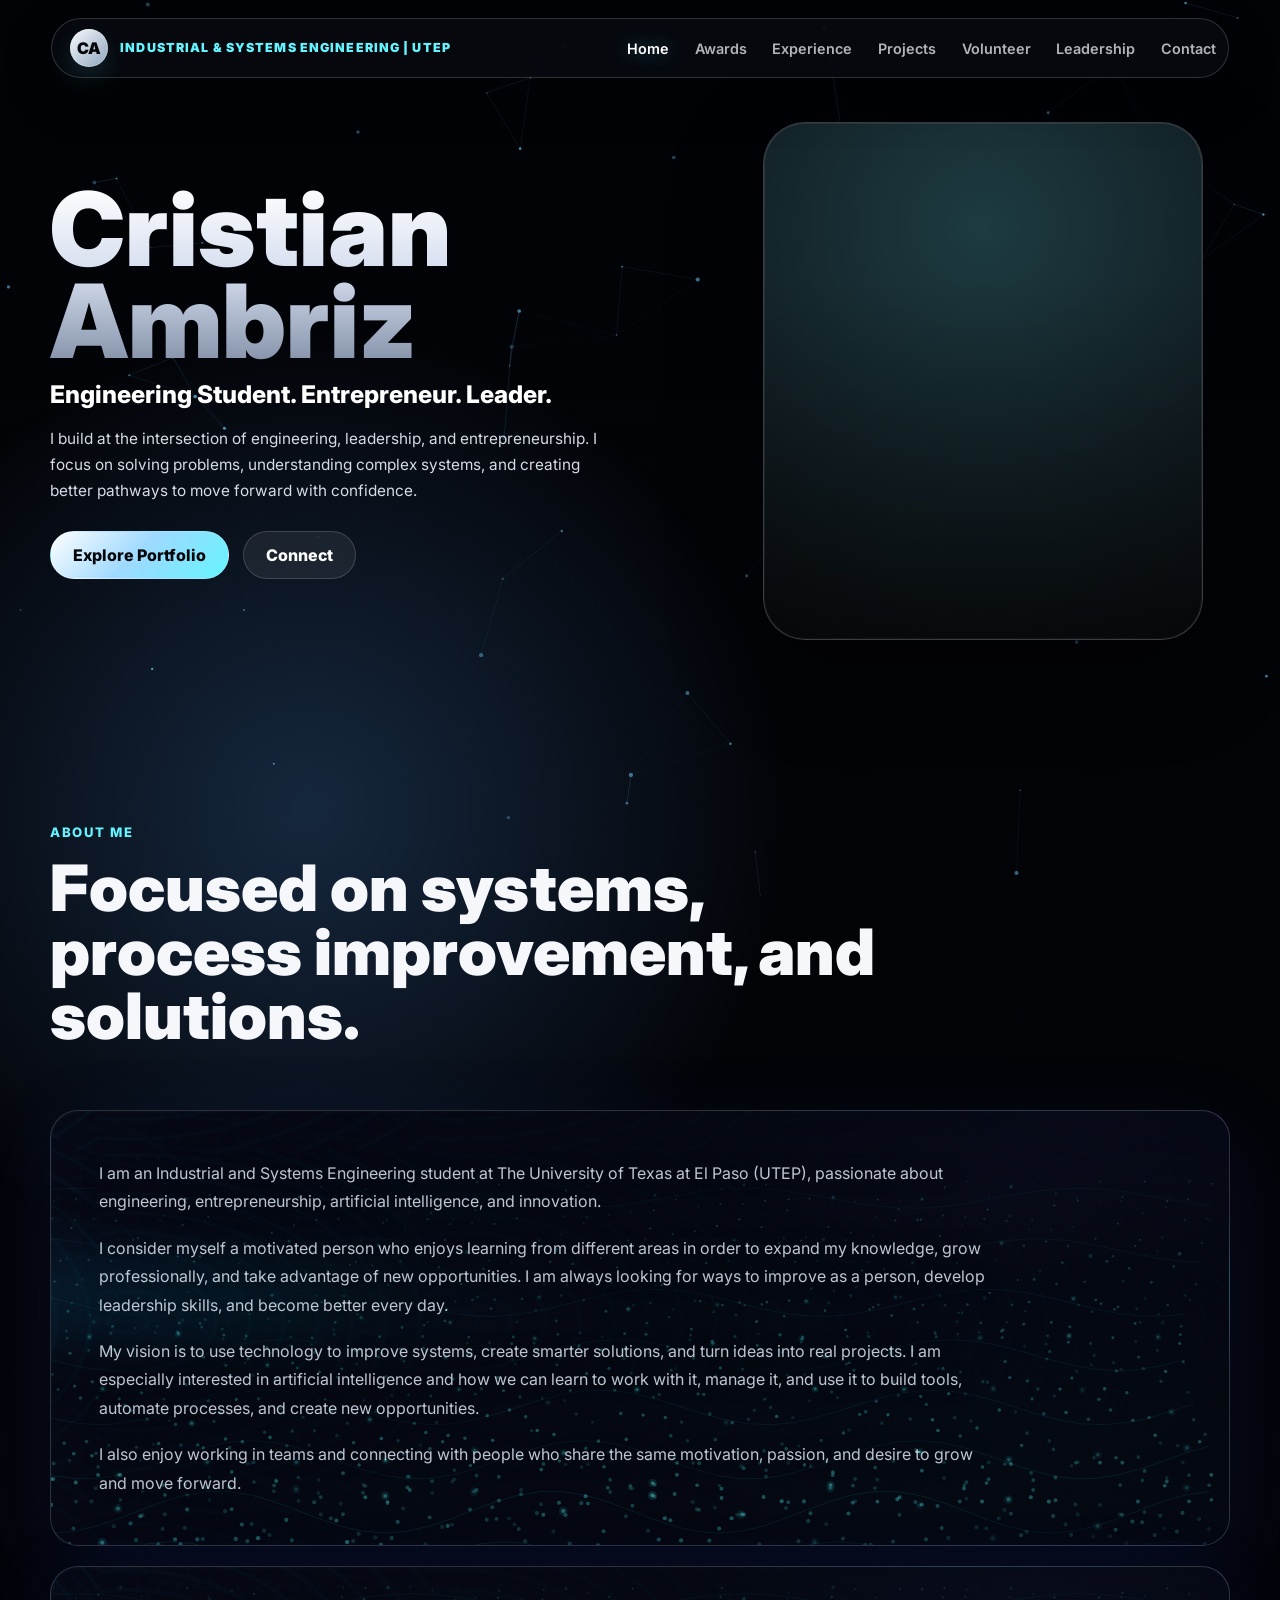
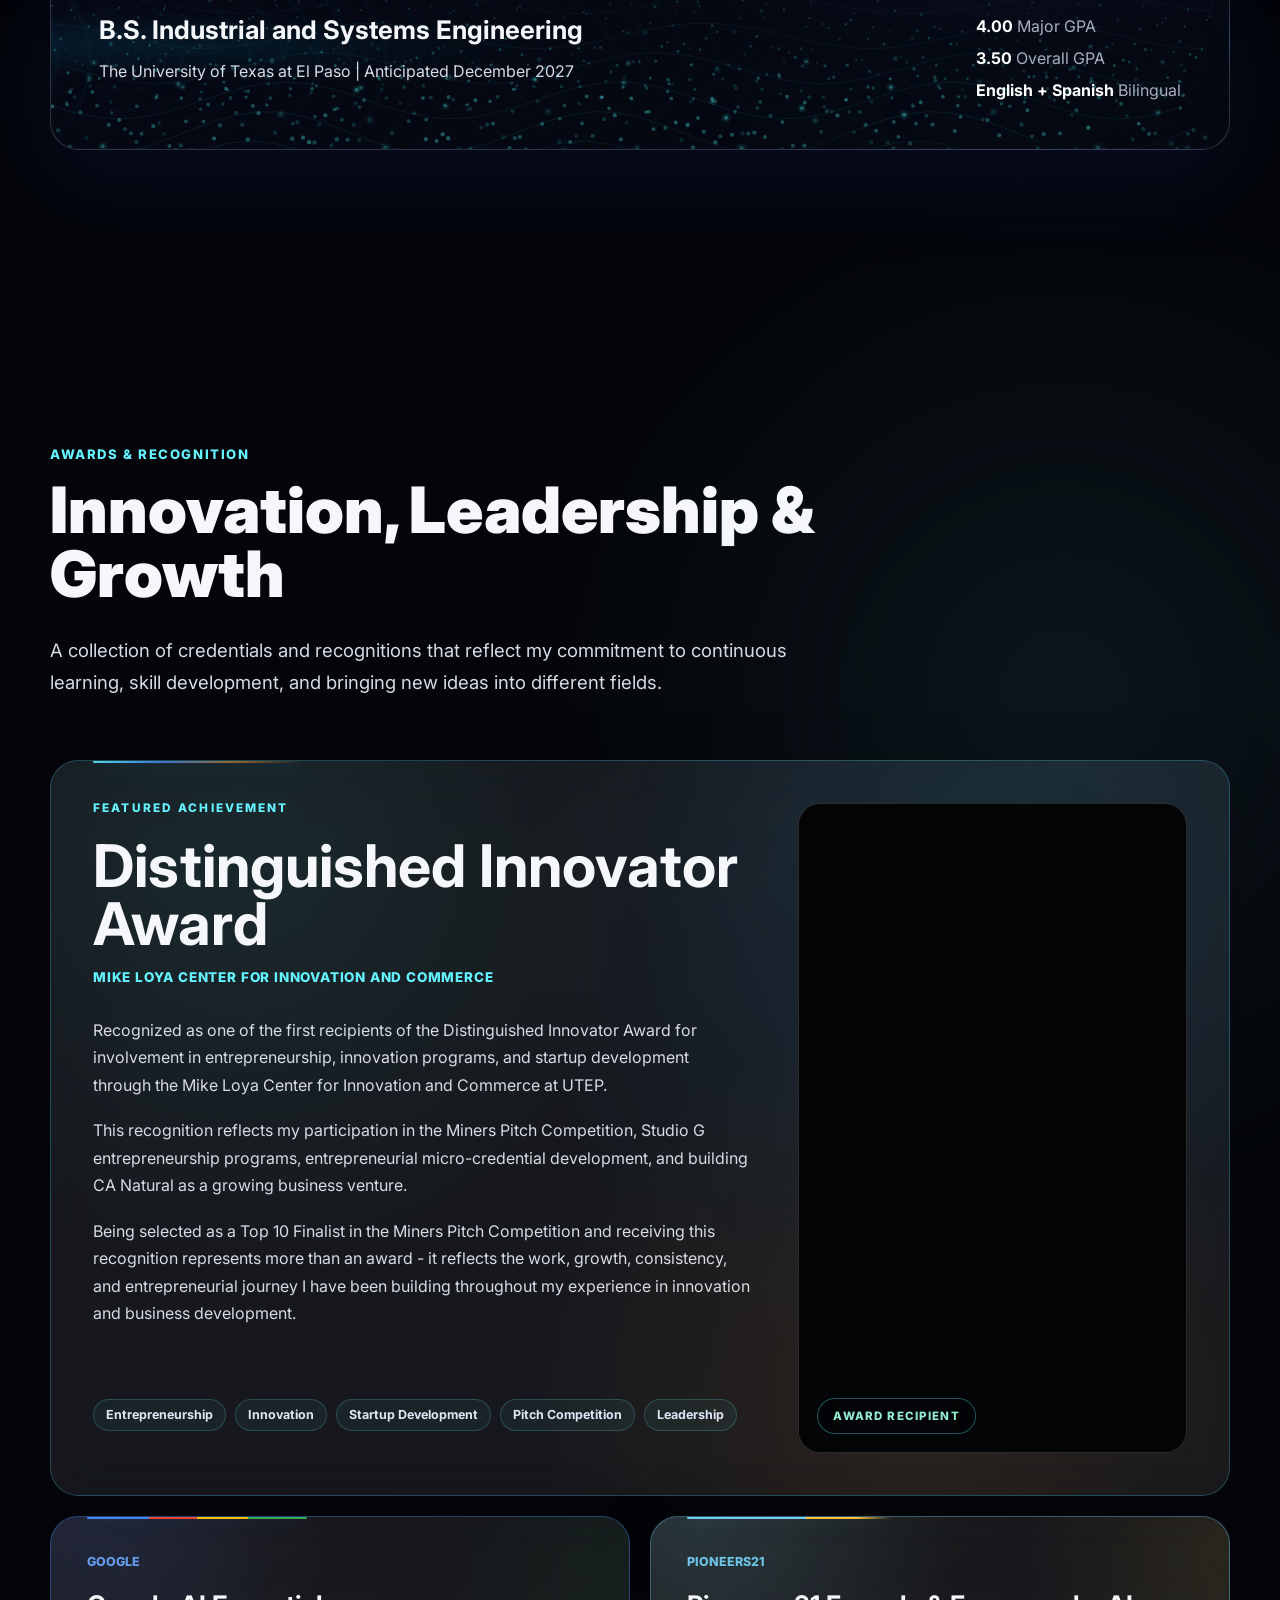
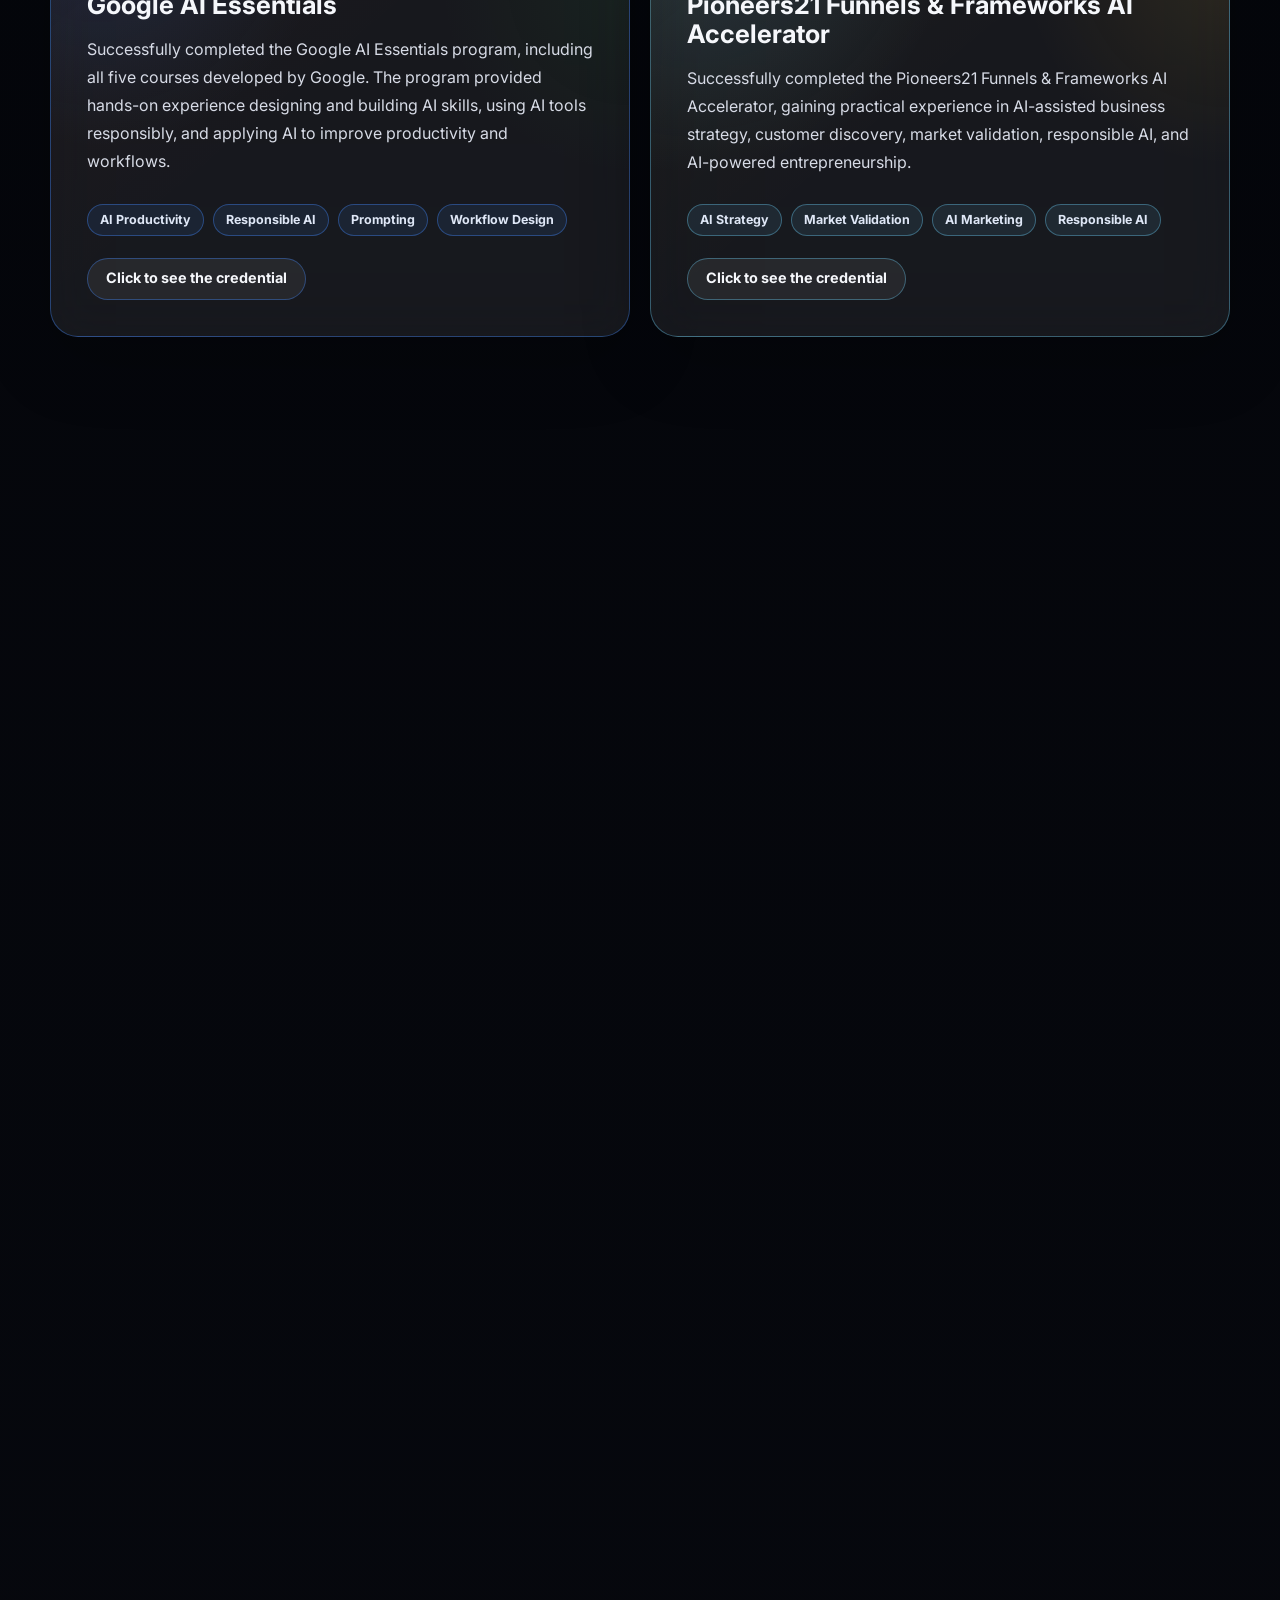
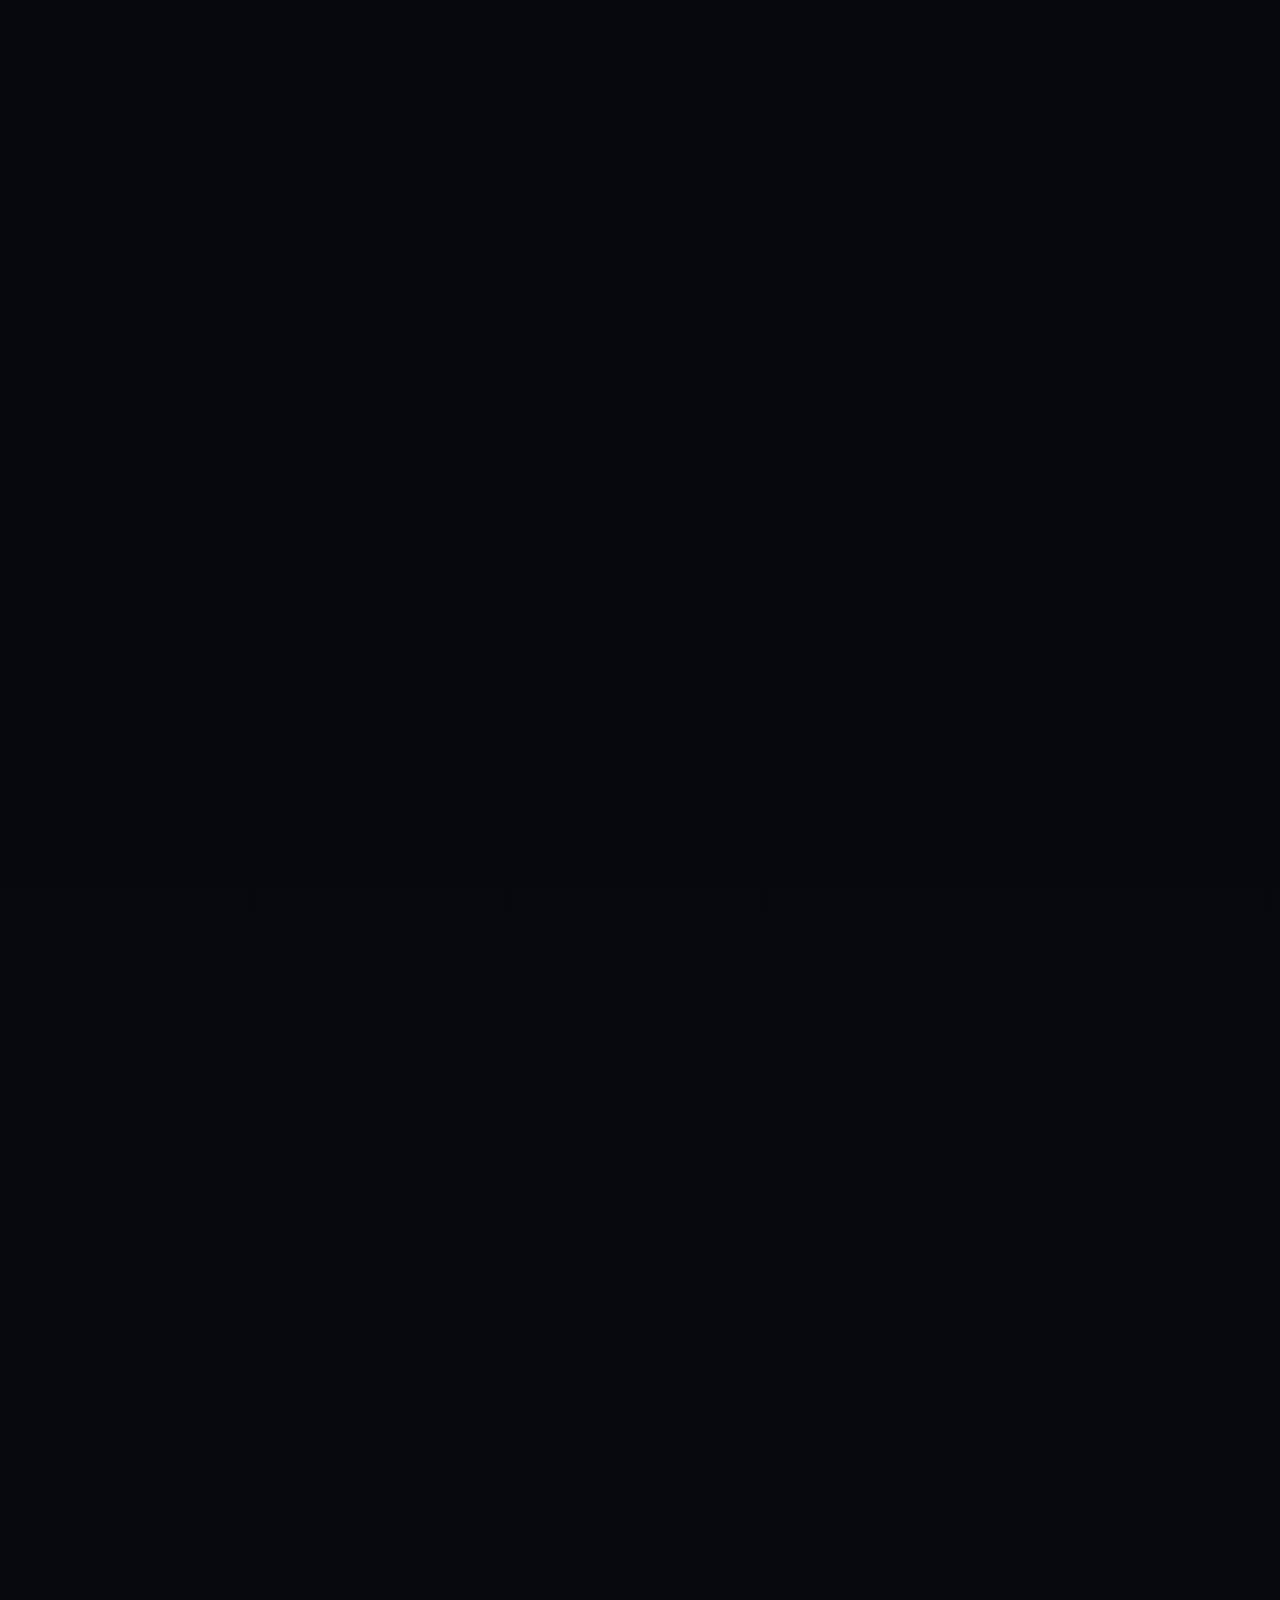
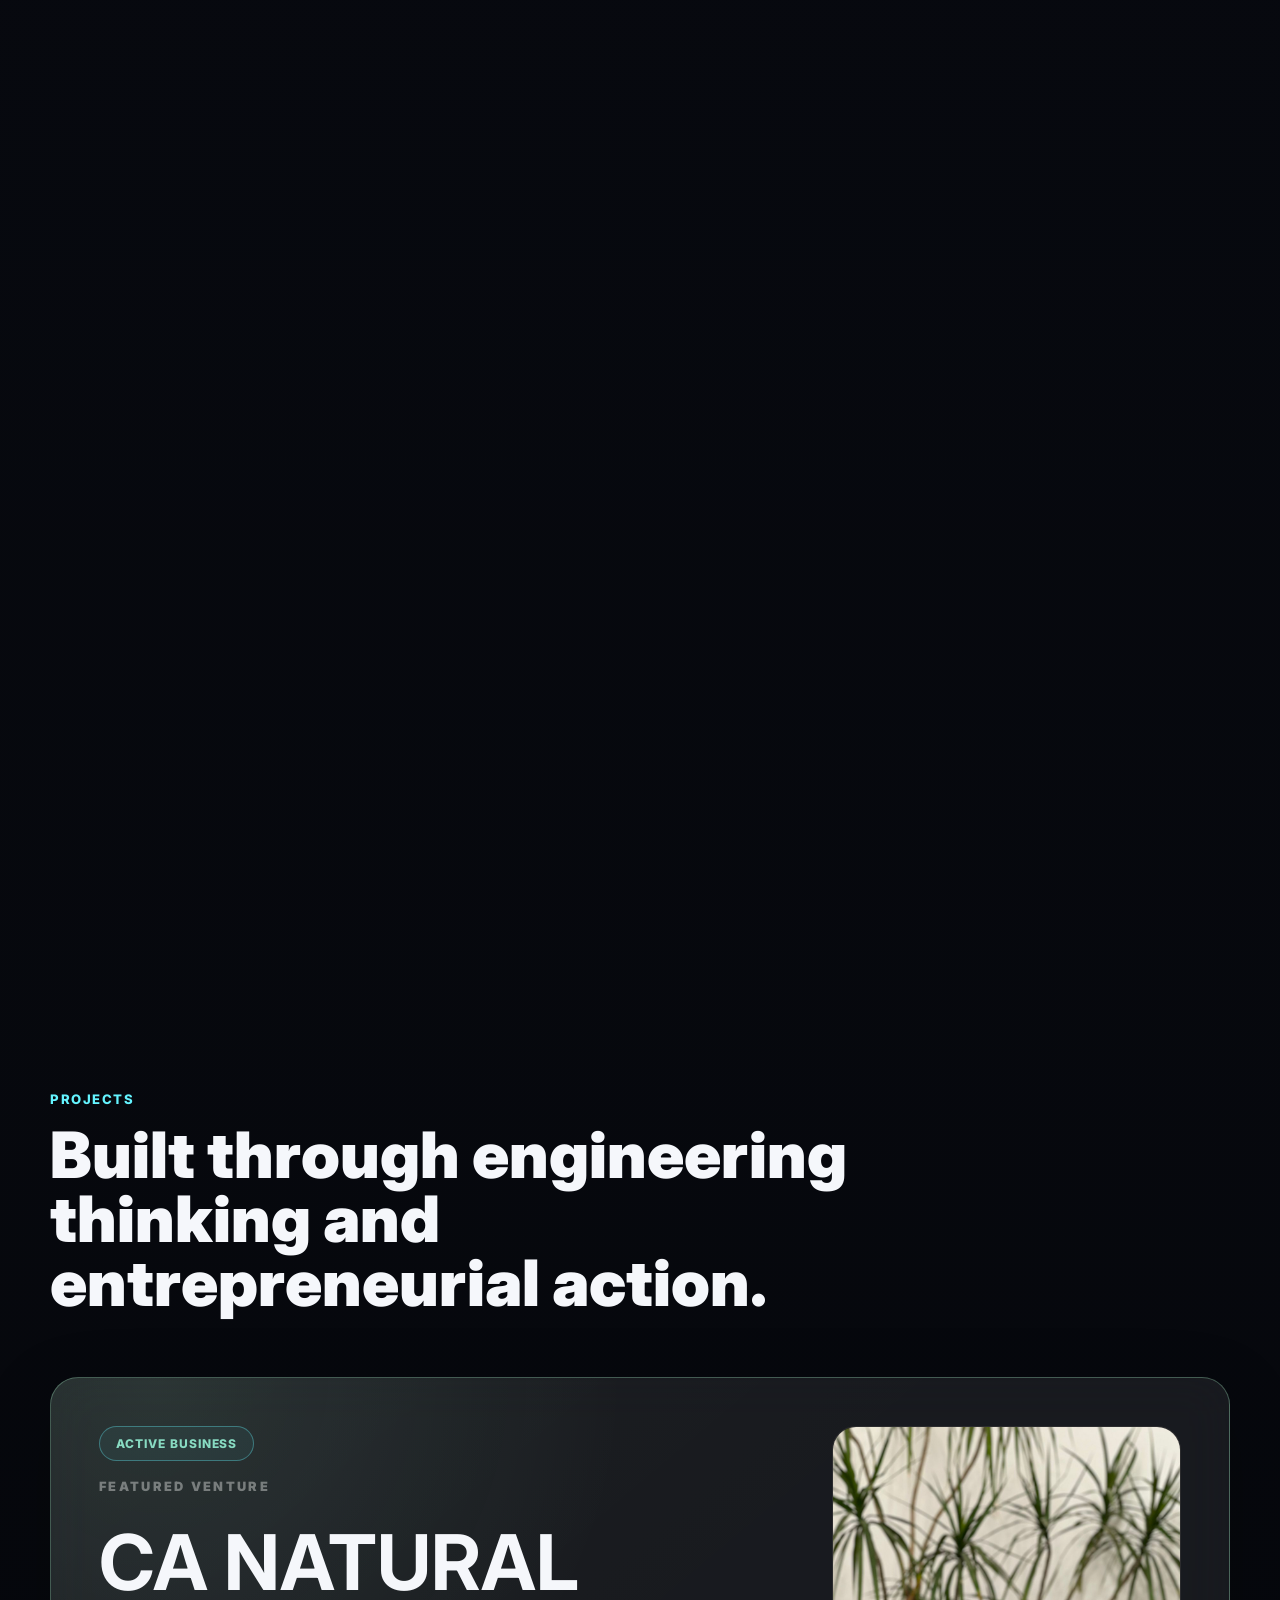
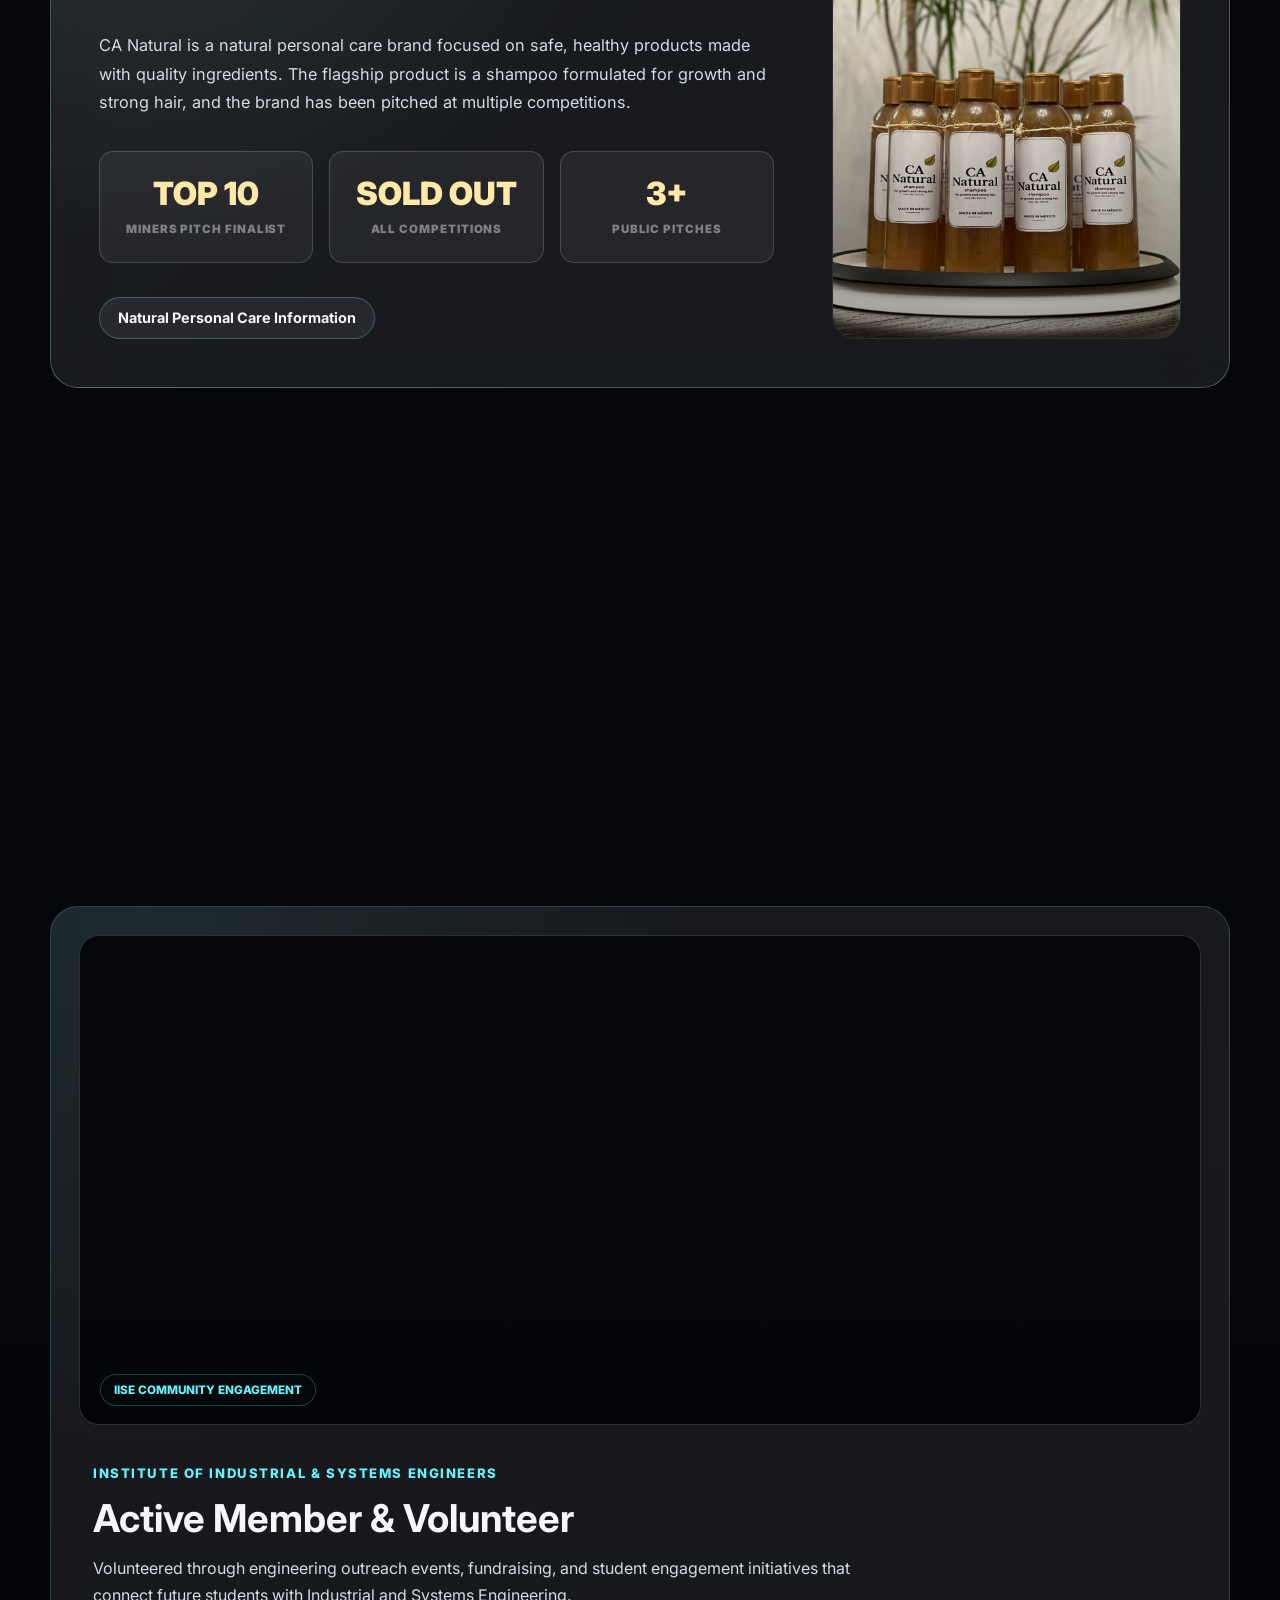
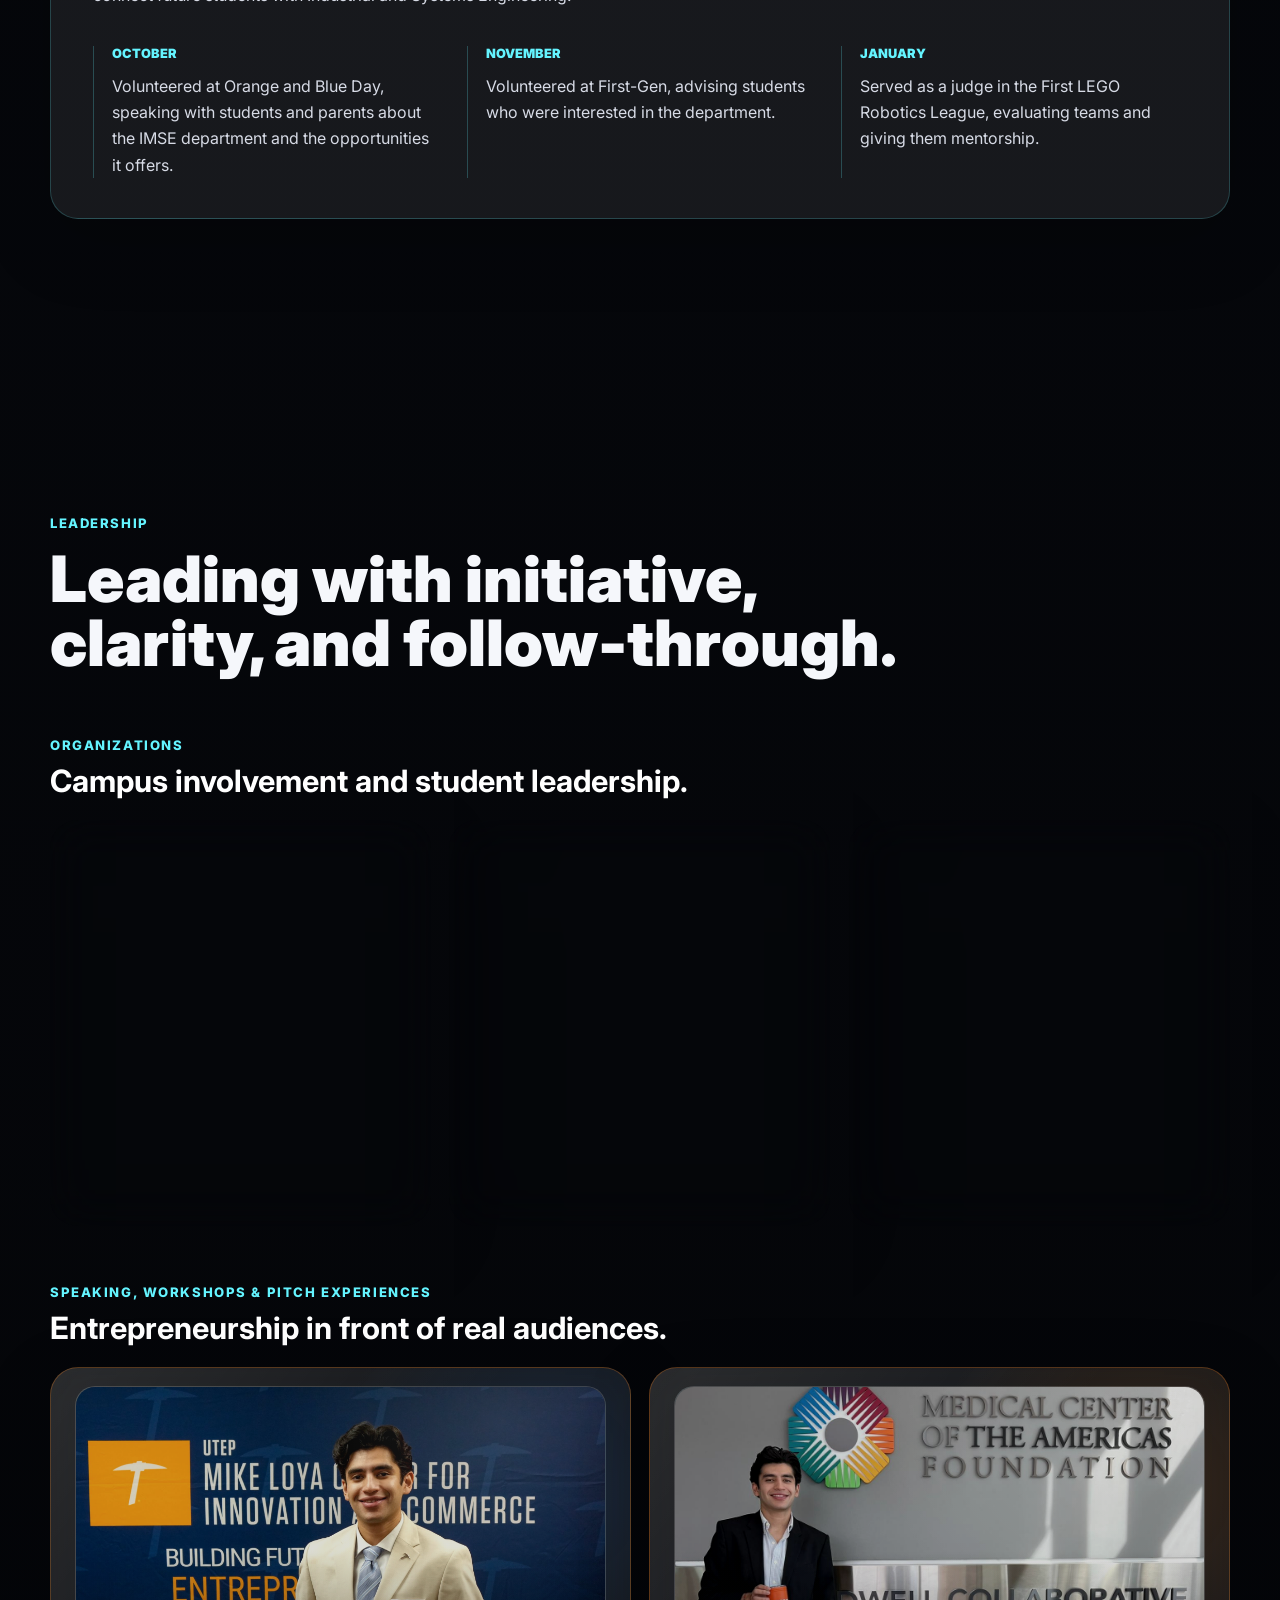
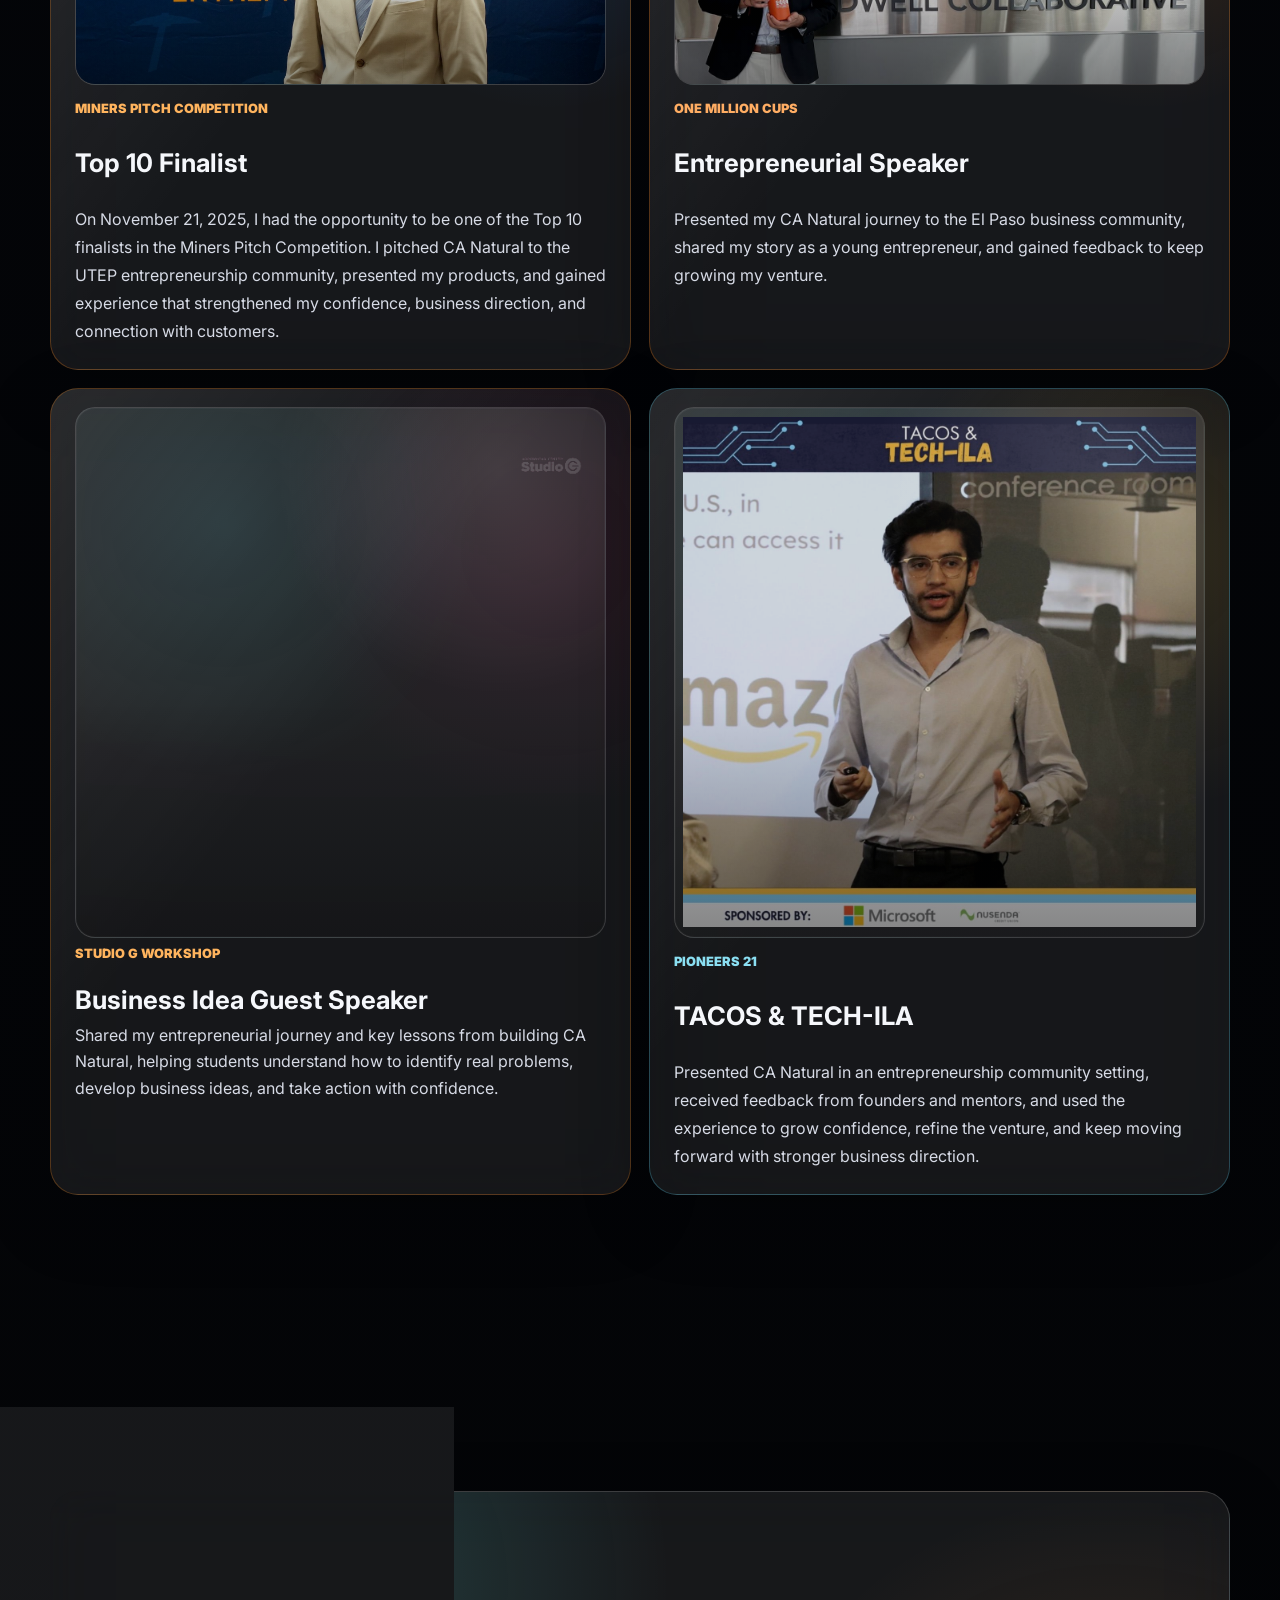
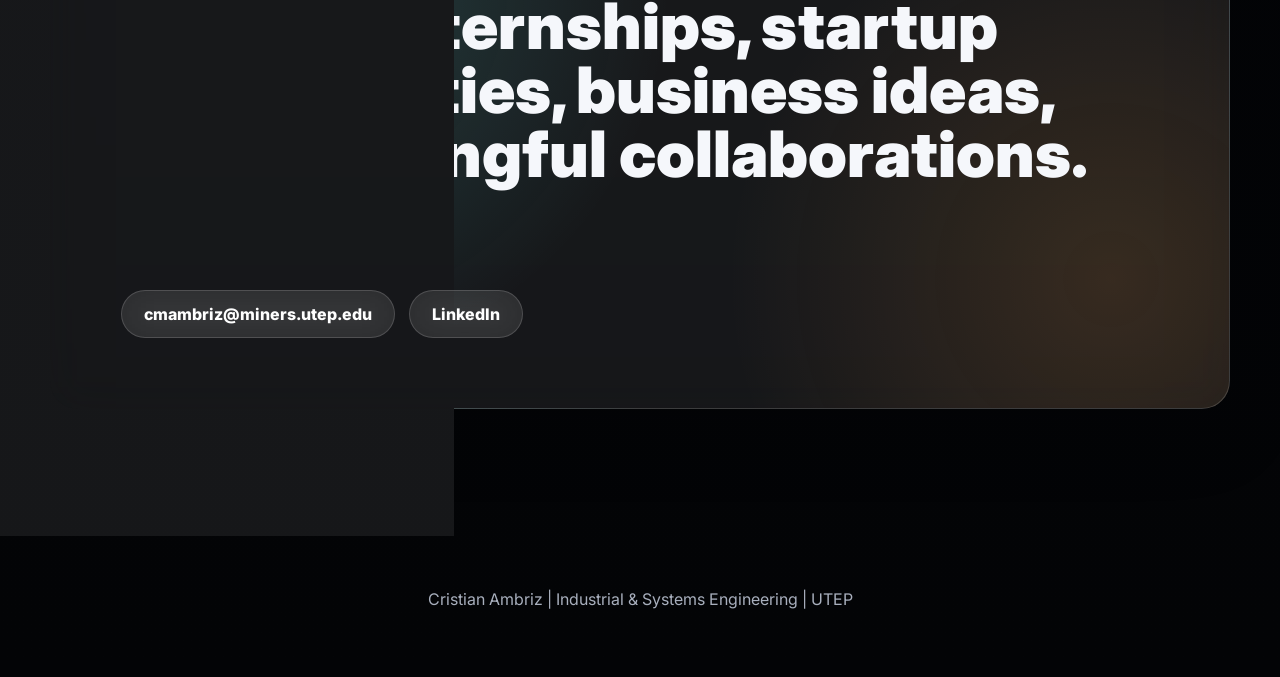
==== commit c504897e: "Refine experience card actions" ====
--- a/index.html
+++ b/index.html
@@ -483,9 +483,6 @@
               from Harmony Public Schools across the El Paso region, helping them overcome academic,
               financial, and personal challenges to support their long-term success in higher education.
             </p>
-            <a class="experience-action" href="https://www.harmonytx.org/" target="_blank" rel="noopener noreferrer">
-              Click to see more
-            </a>
           </article>
           <article class="timeline-item imse-experience reveal">
             <time>Feb 2026 - Present</time>
@@ -517,14 +514,6 @@
               <strong>Universidad Autonoma de Ciudad Juarez (UACJ)</strong> to strengthen partnerships
               and promote engineering opportunities for students on both sides of the border.
             </p>
-            <a
-              class="experience-action"
-              href="https://www.utep.edu/engineering/imse/"
-              target="_blank"
-              rel="noopener noreferrer"
-            >
-              Click to see more
-            </a>
           </article>
           <article class="timeline-item dropdev-experience reveal">
             <time>May 2025 - Aug 2025</time>
@@ -553,8 +542,13 @@
               passion for Artificial Intelligence and taught me how AI can be applied responsibly to
               solve real business problems, improve decision-making, and create value for organizations.
             </p>
-            <a class="experience-action" href="https://dropdev.co/" target="_blank" rel="noopener noreferrer">
-              Click to see more
+            <a
+              class="experience-action"
+              href="https://www.linkedin.com/posts/davidmarek11_grateful-for-good-people-good-work-and-activity-7391189295627284481-MYVJ?utm_source=share&amp;utm_medium=member_desktop&amp;rcm=ACoAAFUGXMYBBjNNLPG9DtMRaZbKCPtrTI4QFYQ"
+              target="_blank"
+              rel="noopener noreferrer"
+            >
+              LinkedIn Recognition Post
             </a>
           </article>
           <article class="timeline-item stackpole-experience reveal">
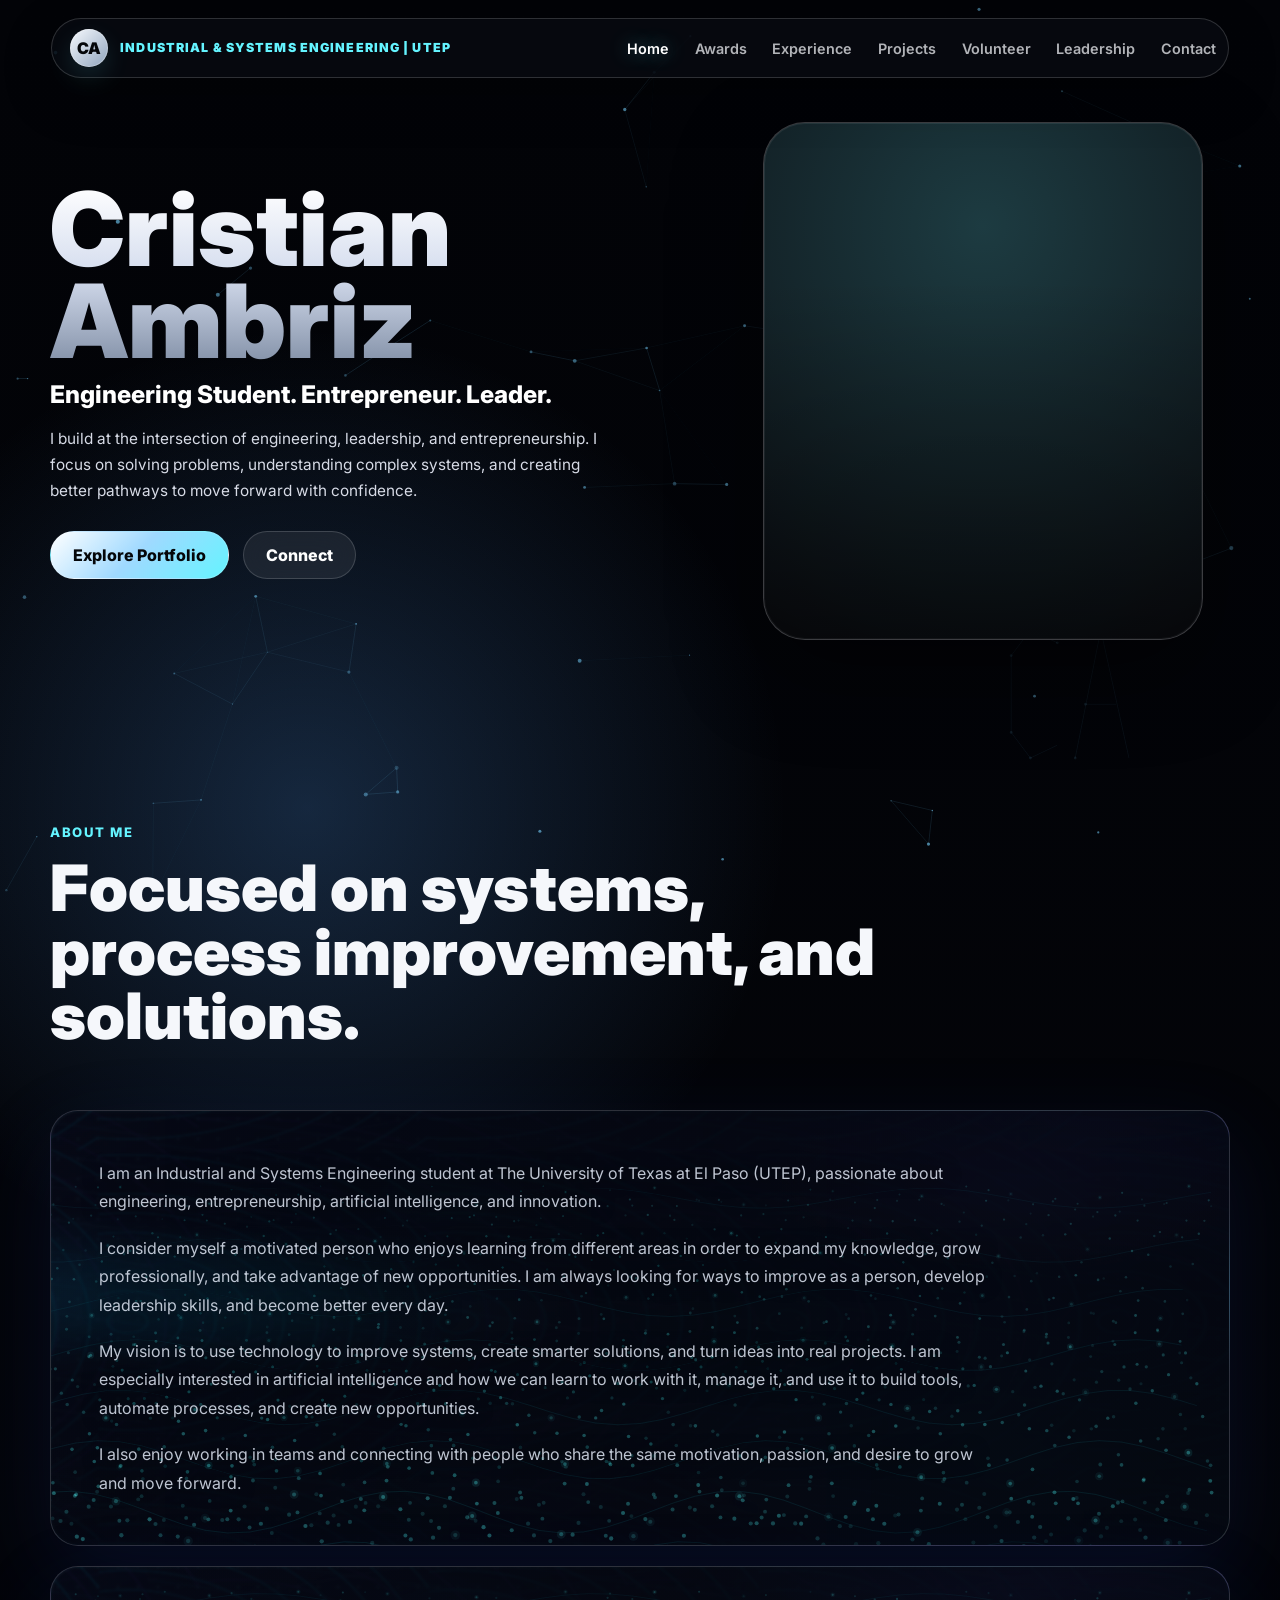
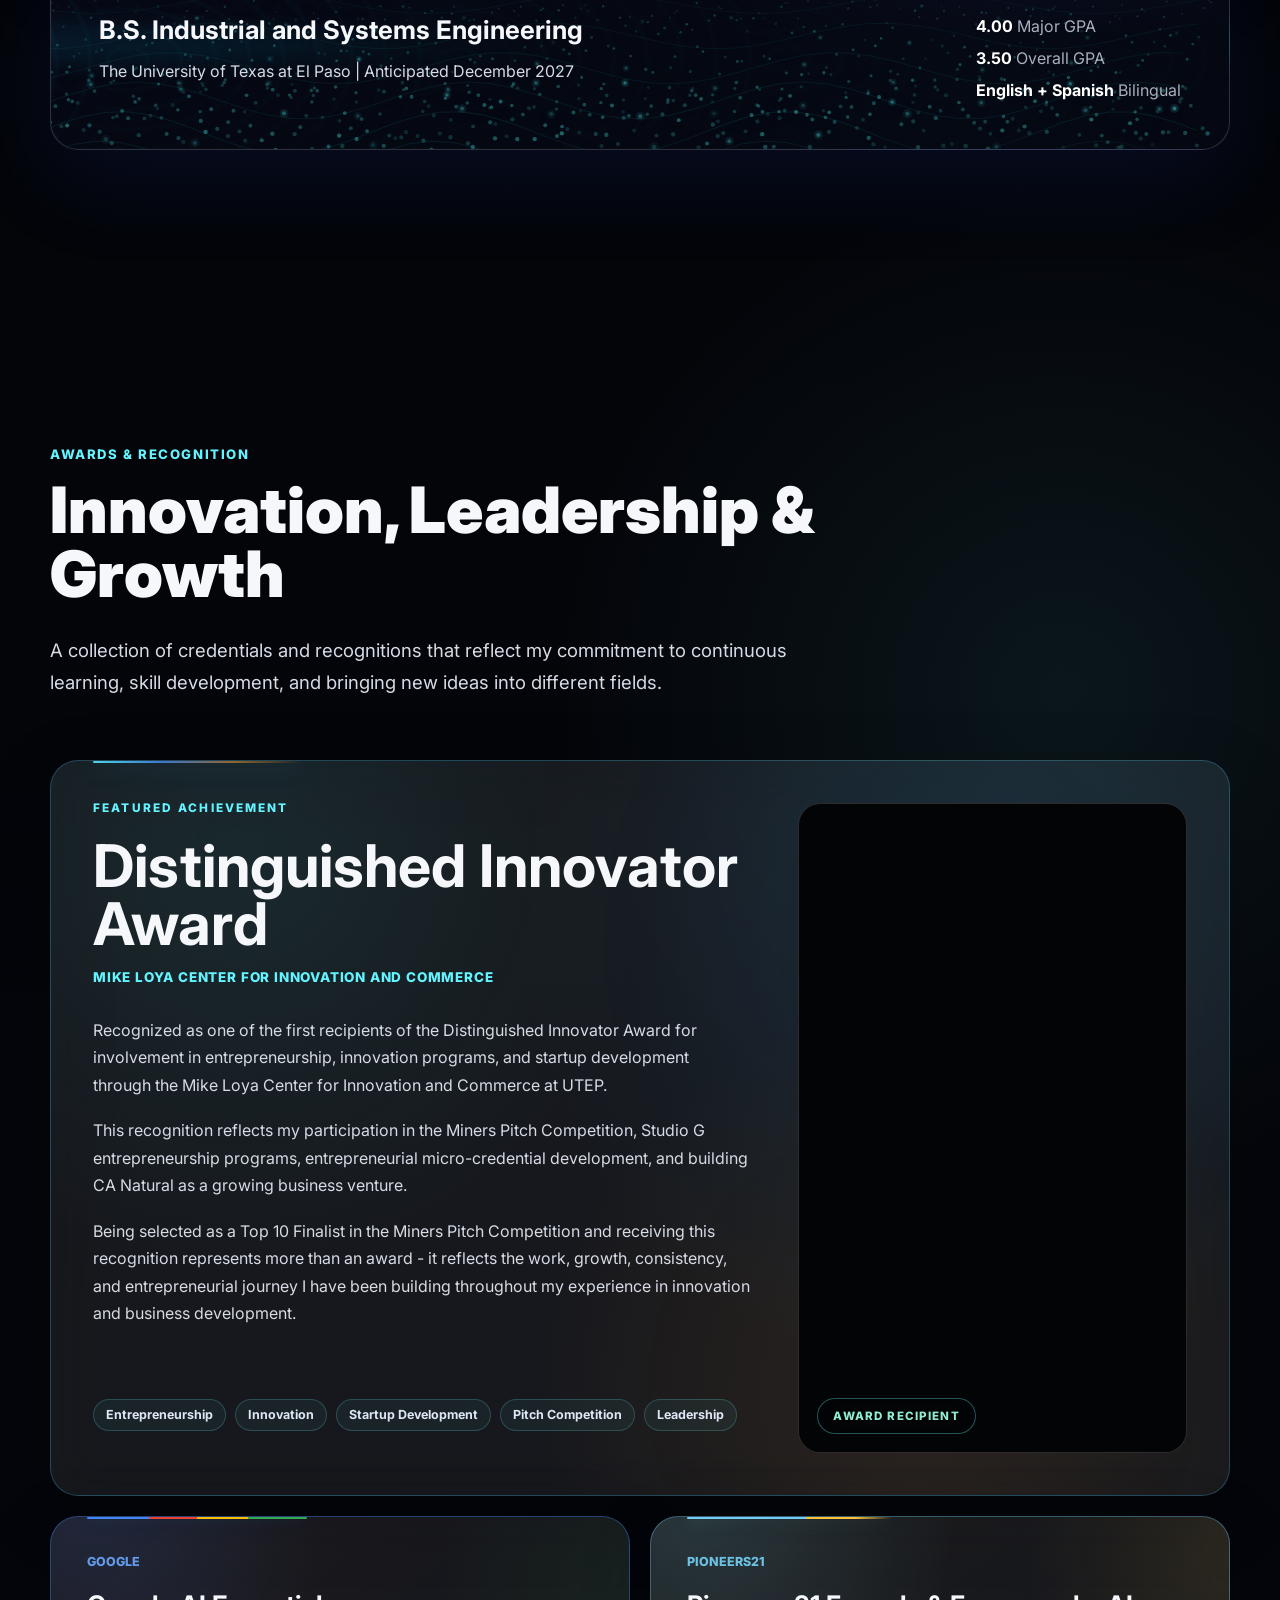
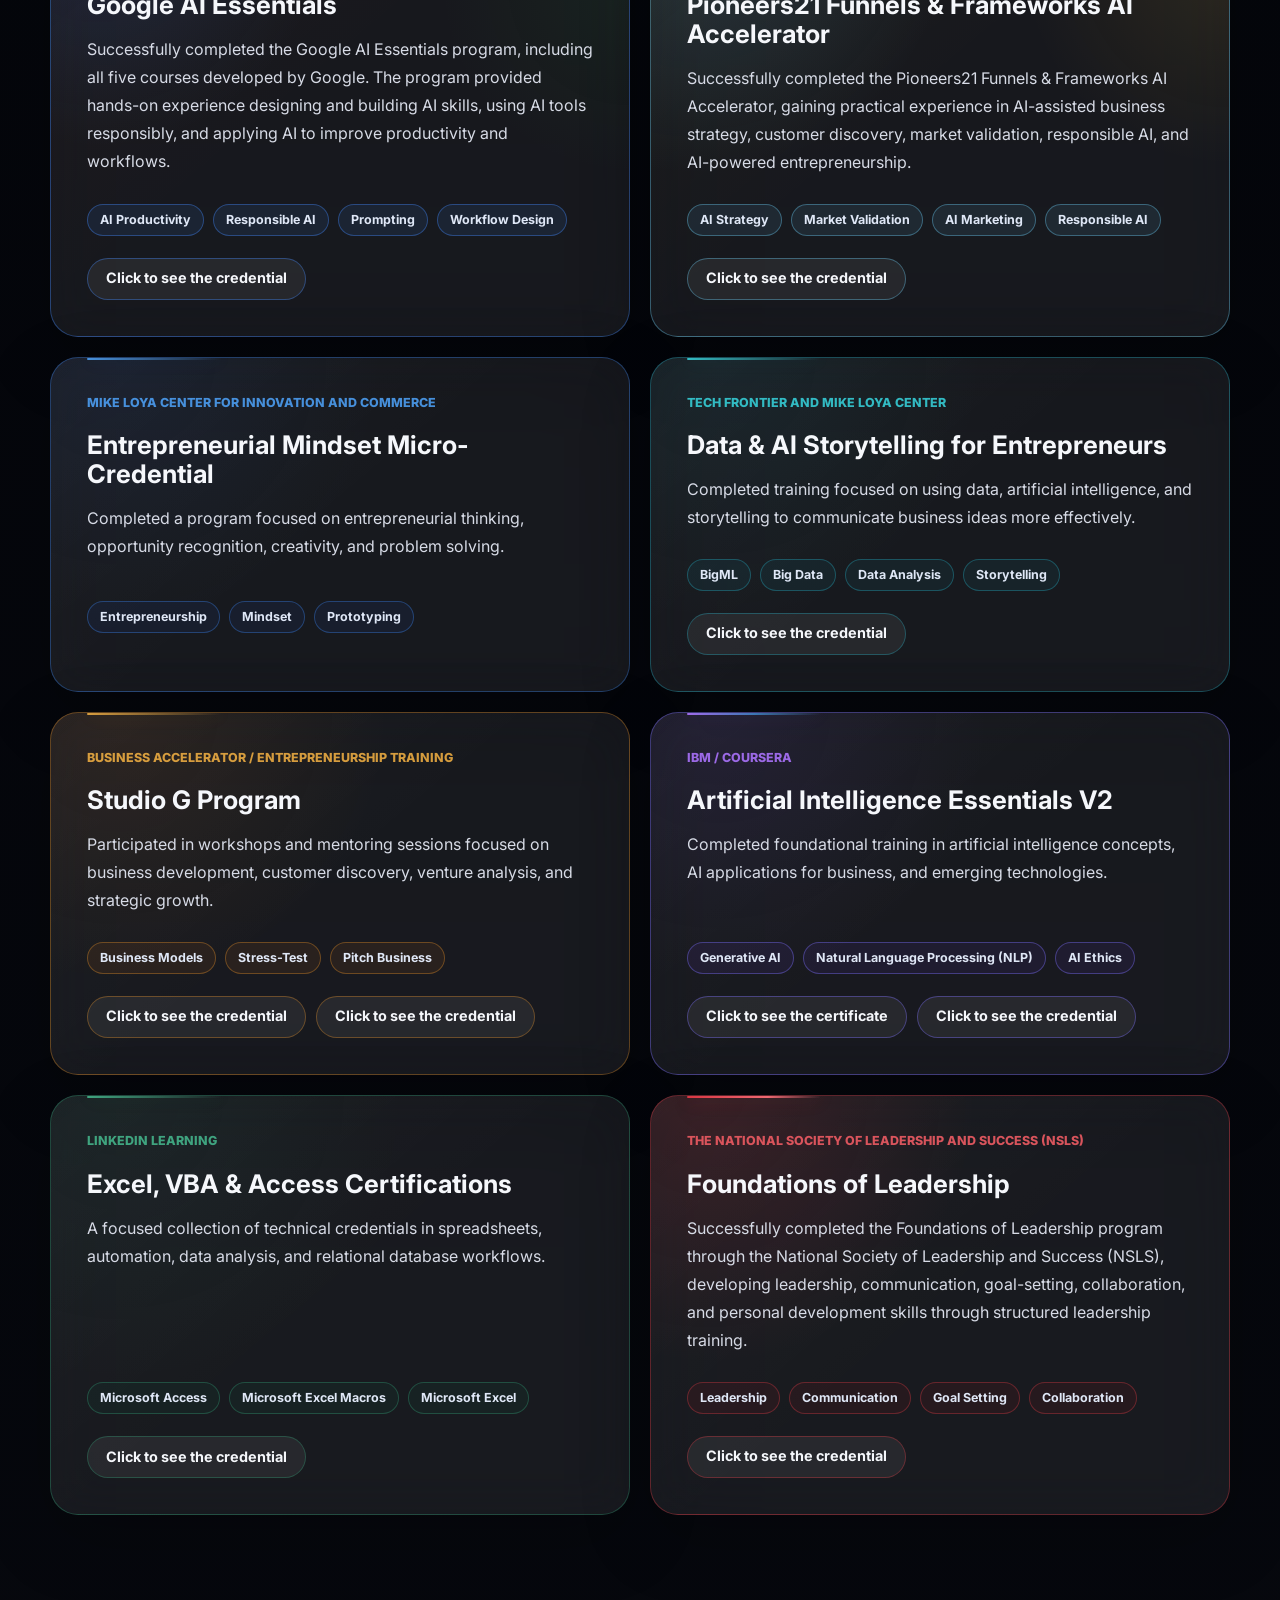
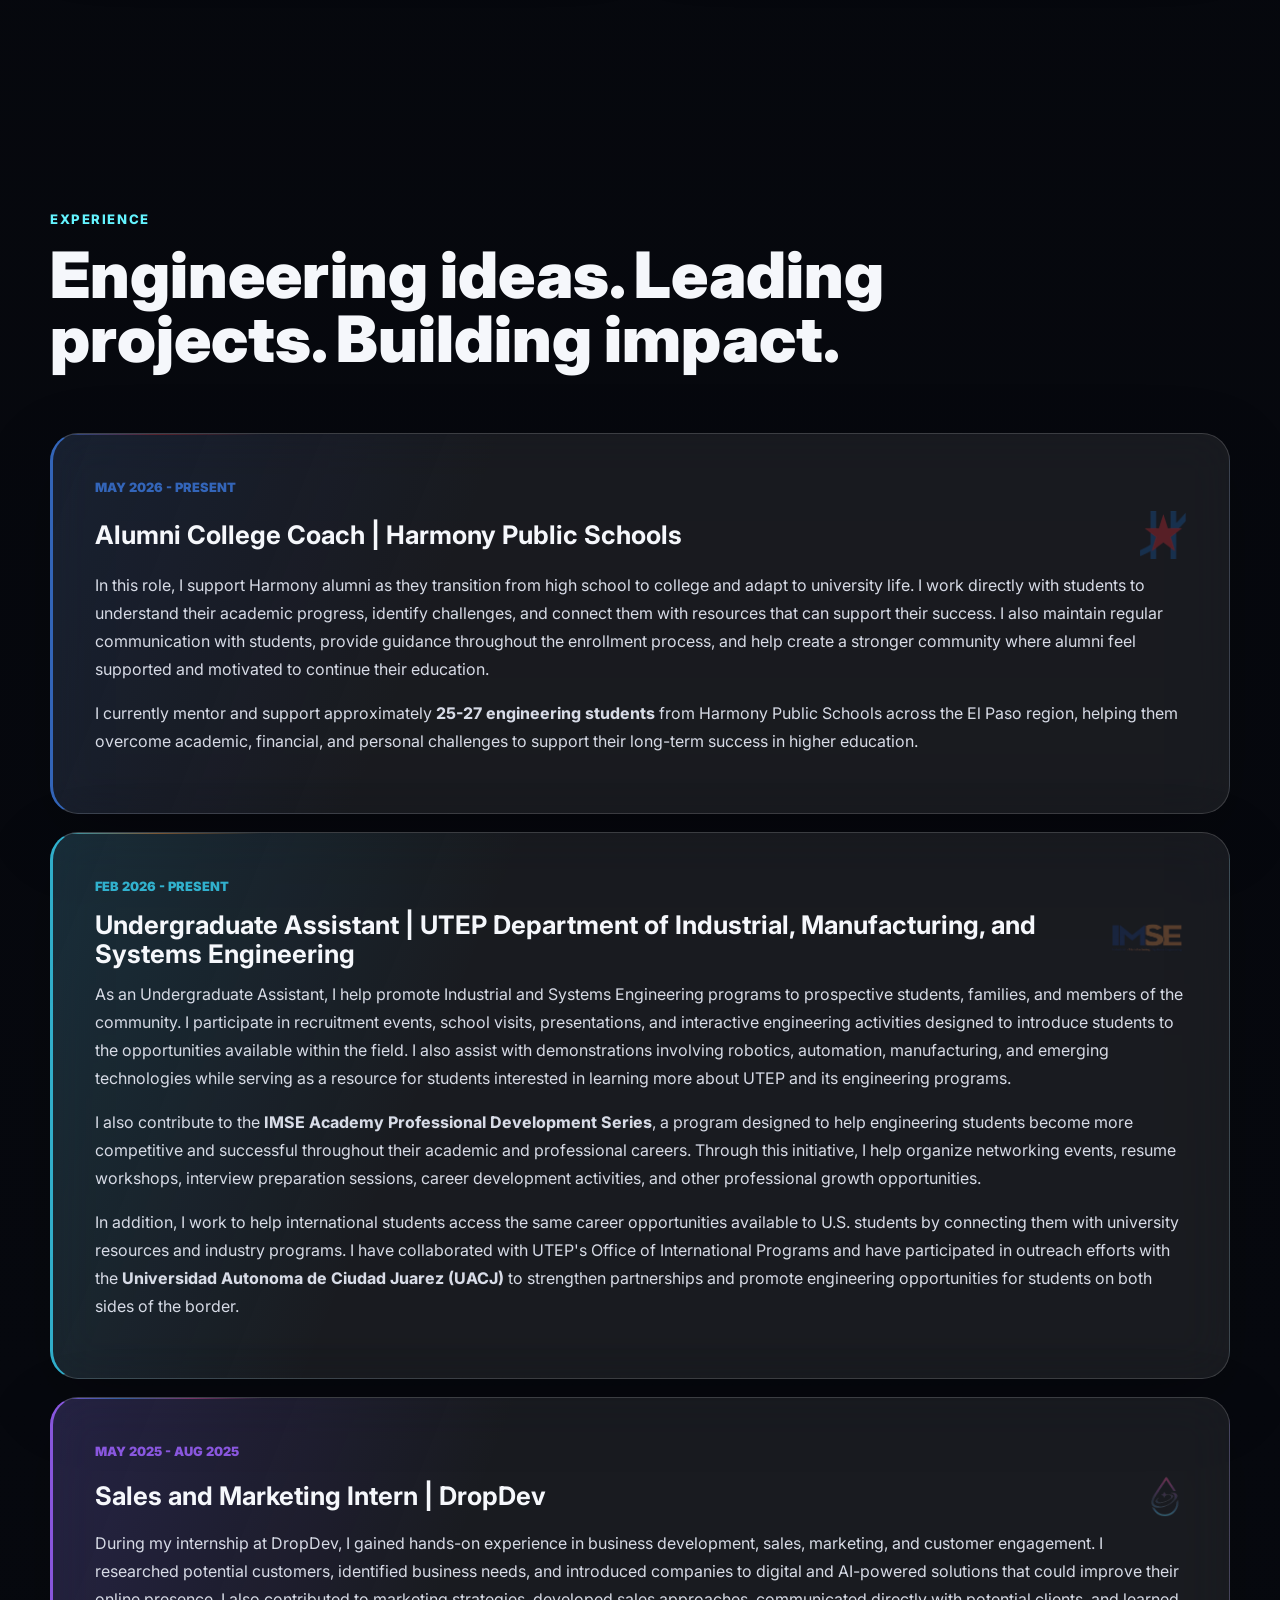
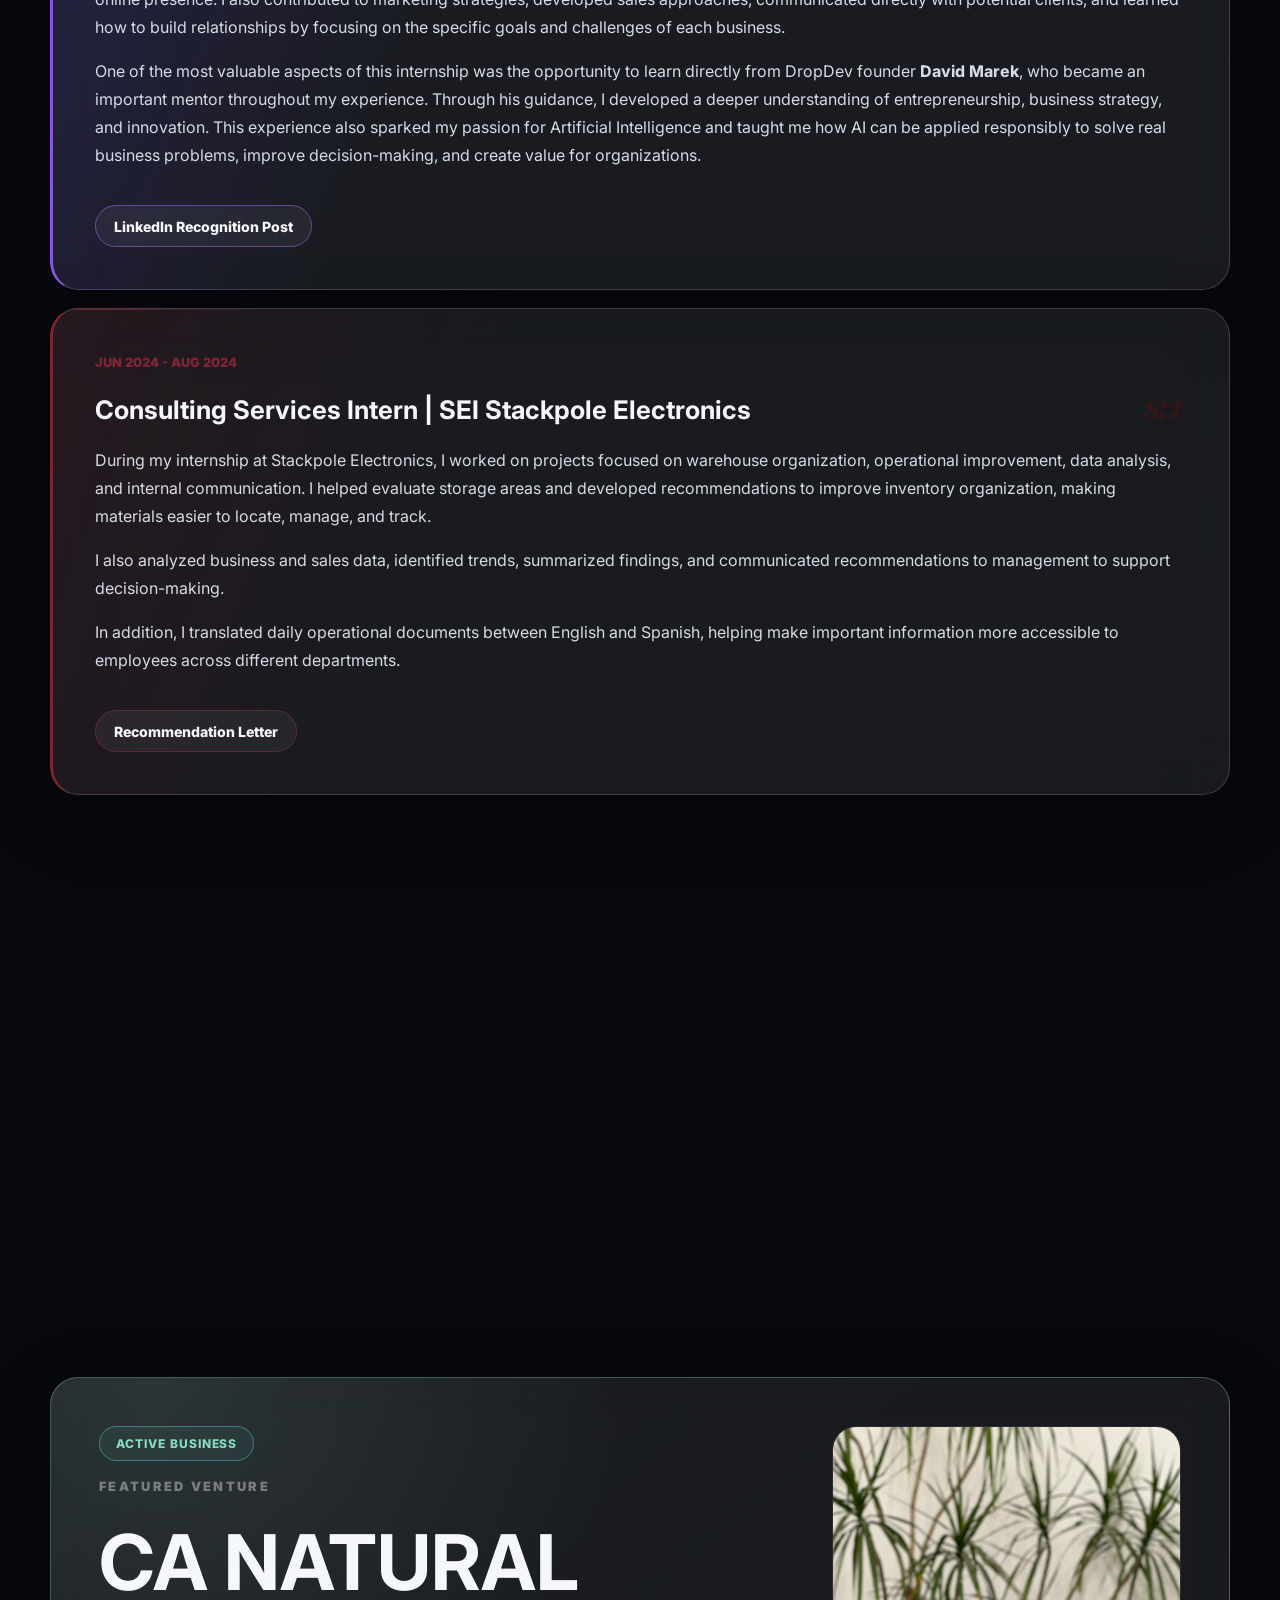
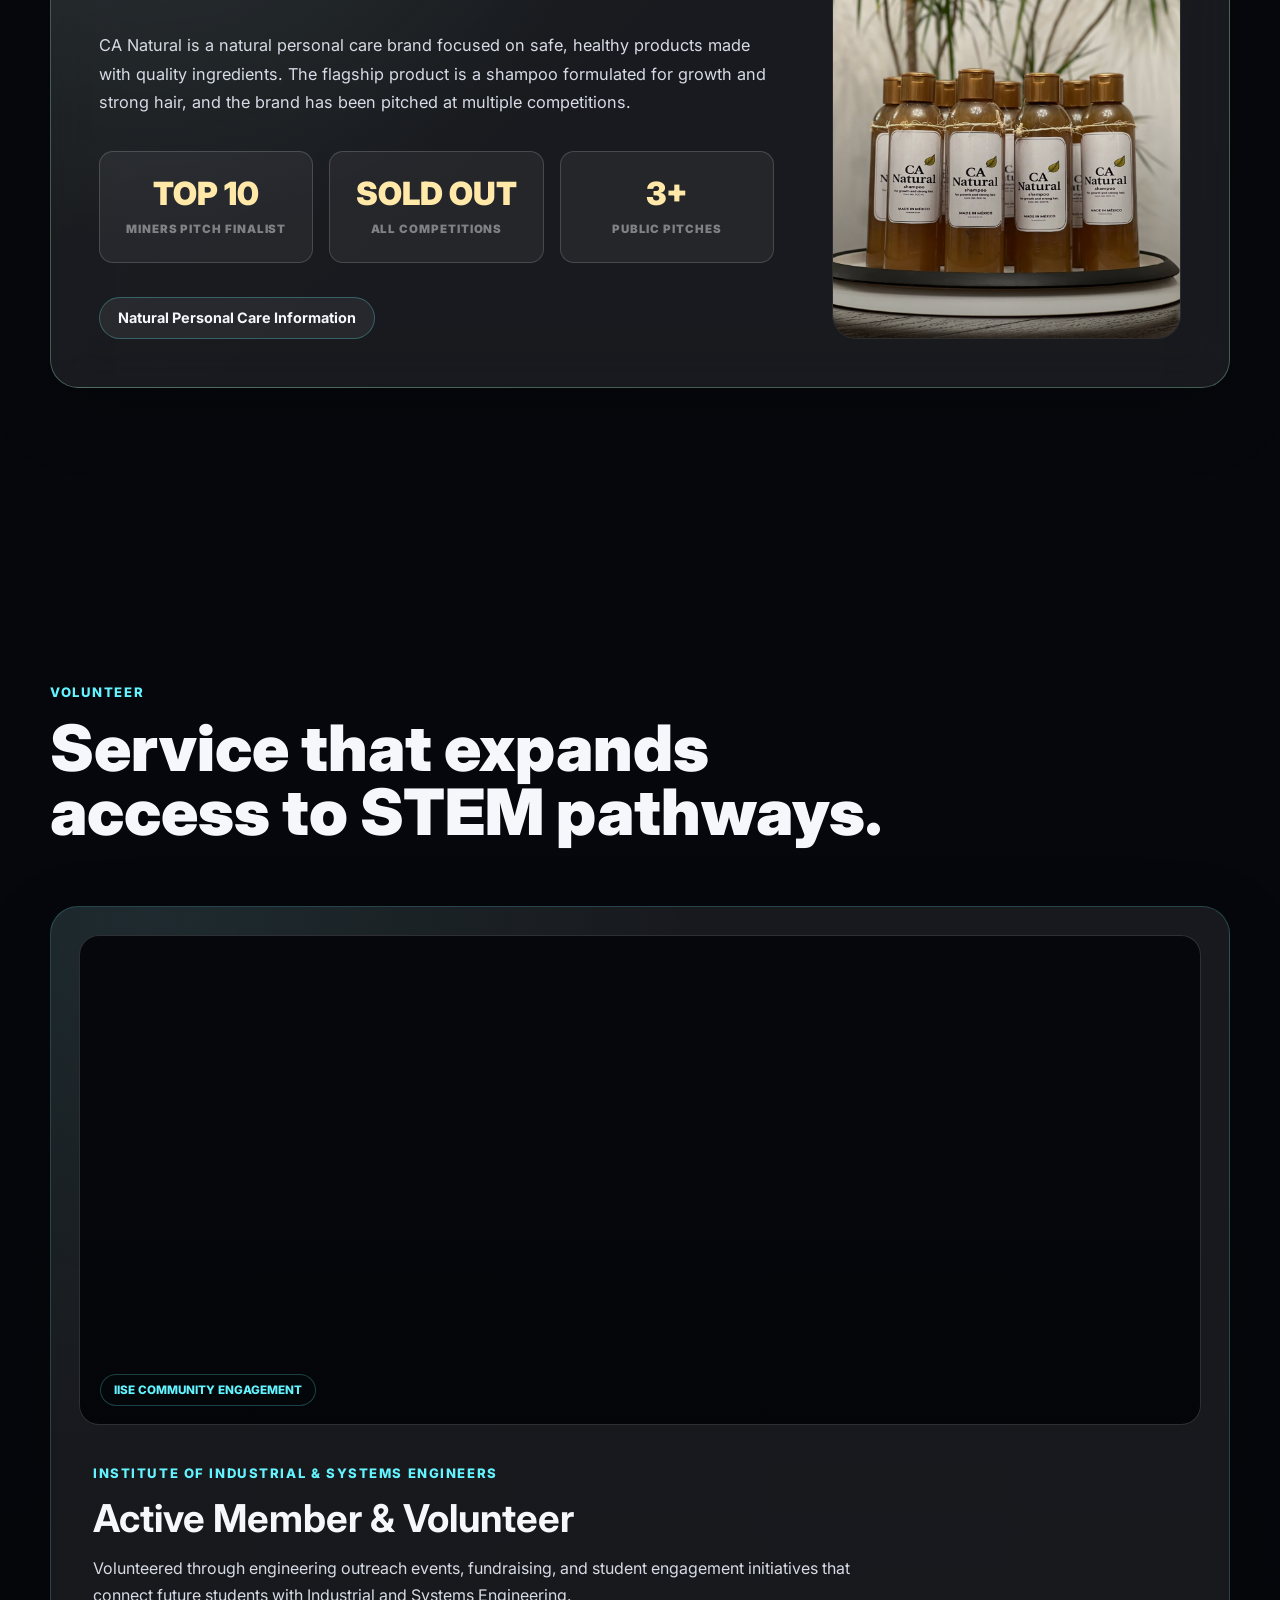
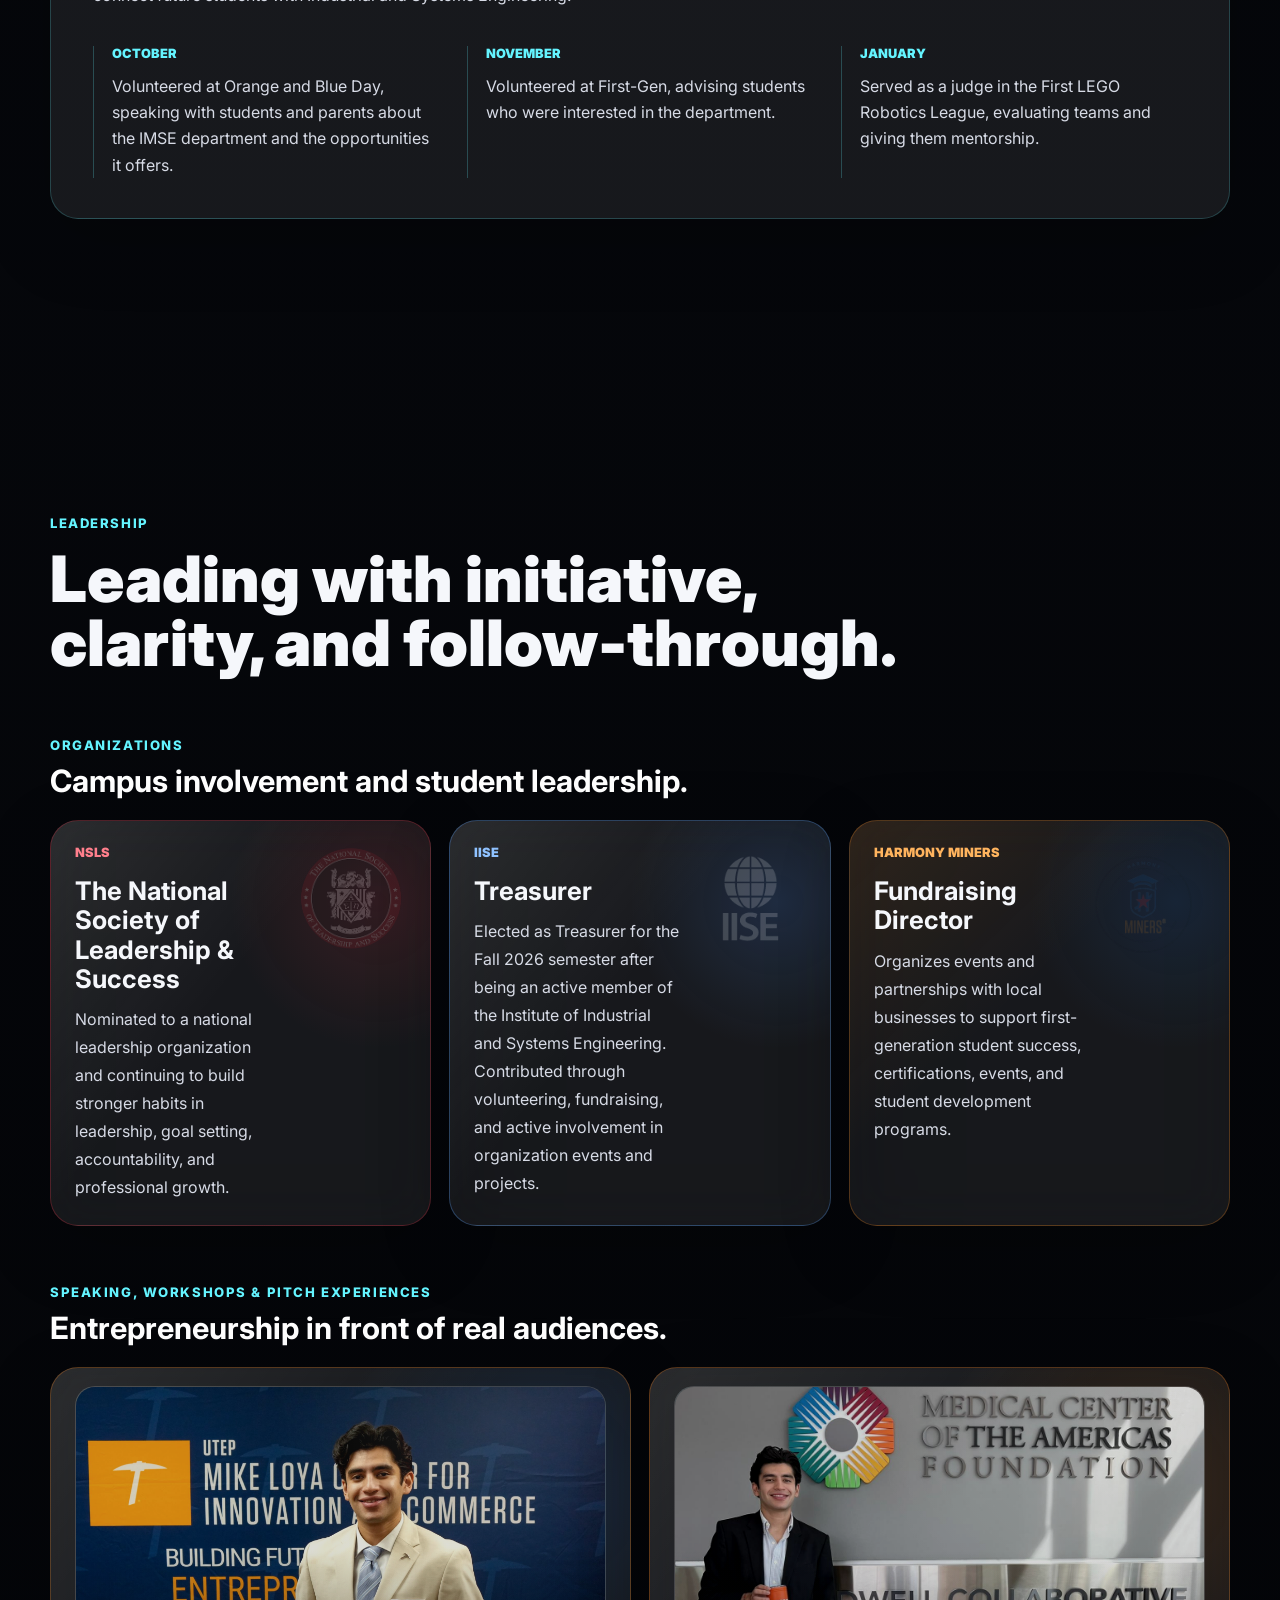
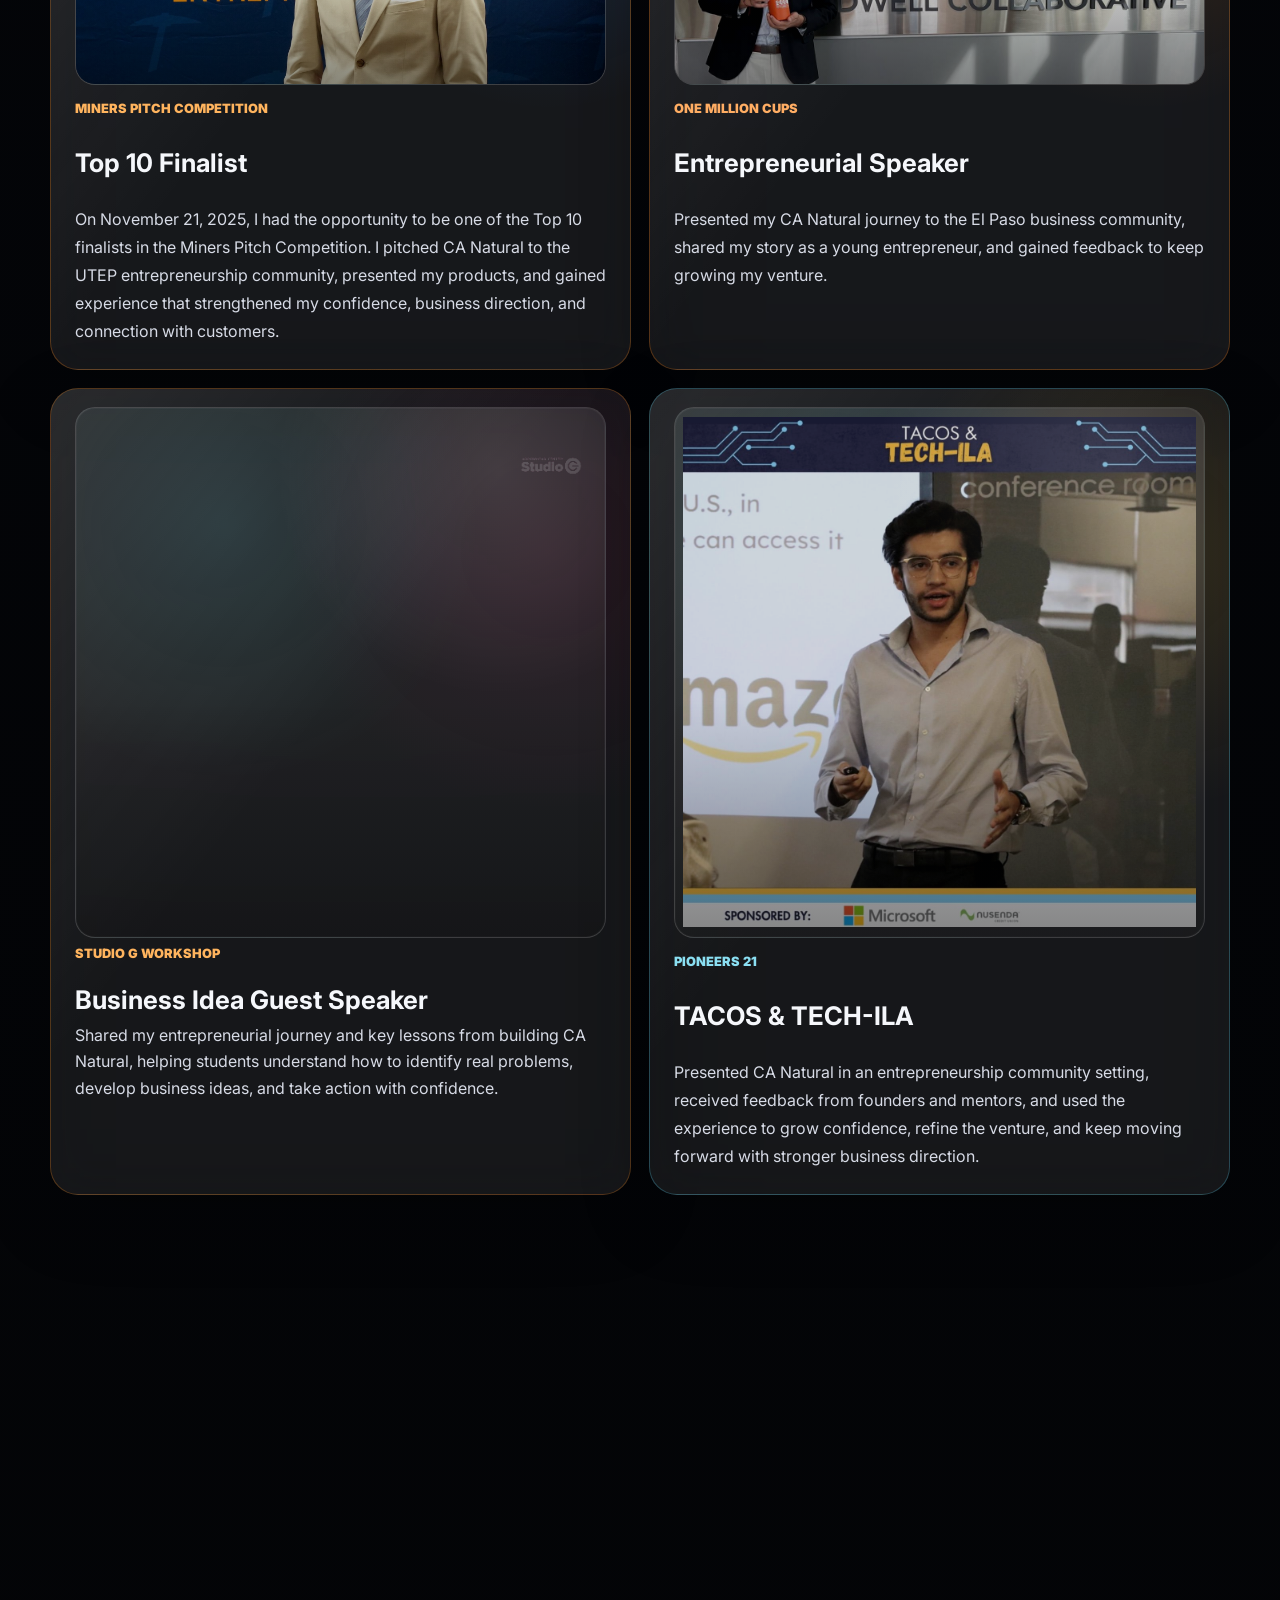
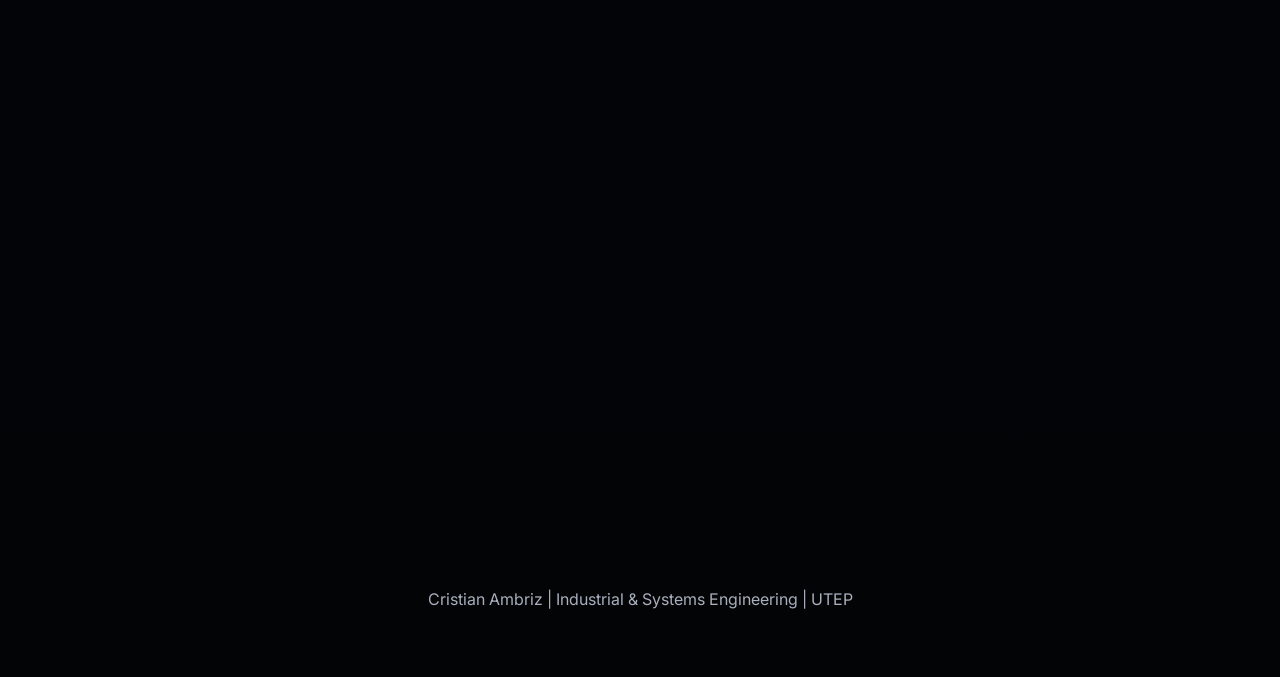
==== commit 05063216: "Update AI certificate button wording" ====
--- a/index.html
+++ b/index.html
@@ -317,9 +317,9 @@
                 href="credentials/Artificial%20Intelligence%20Essentials%20V2.pdf"
                 target="_blank"
                 rel="noopener"
-                aria-label="Click to see the Artificial Intelligence Essentials V2 PDF credential"
-              >
-                Click to see the credential
+                aria-label="Click to see the Artificial Intelligence Essentials V2 PDF certificate"
+              >
+                Click to see the certificate
               </a>
               <a
                 class="credential-action"
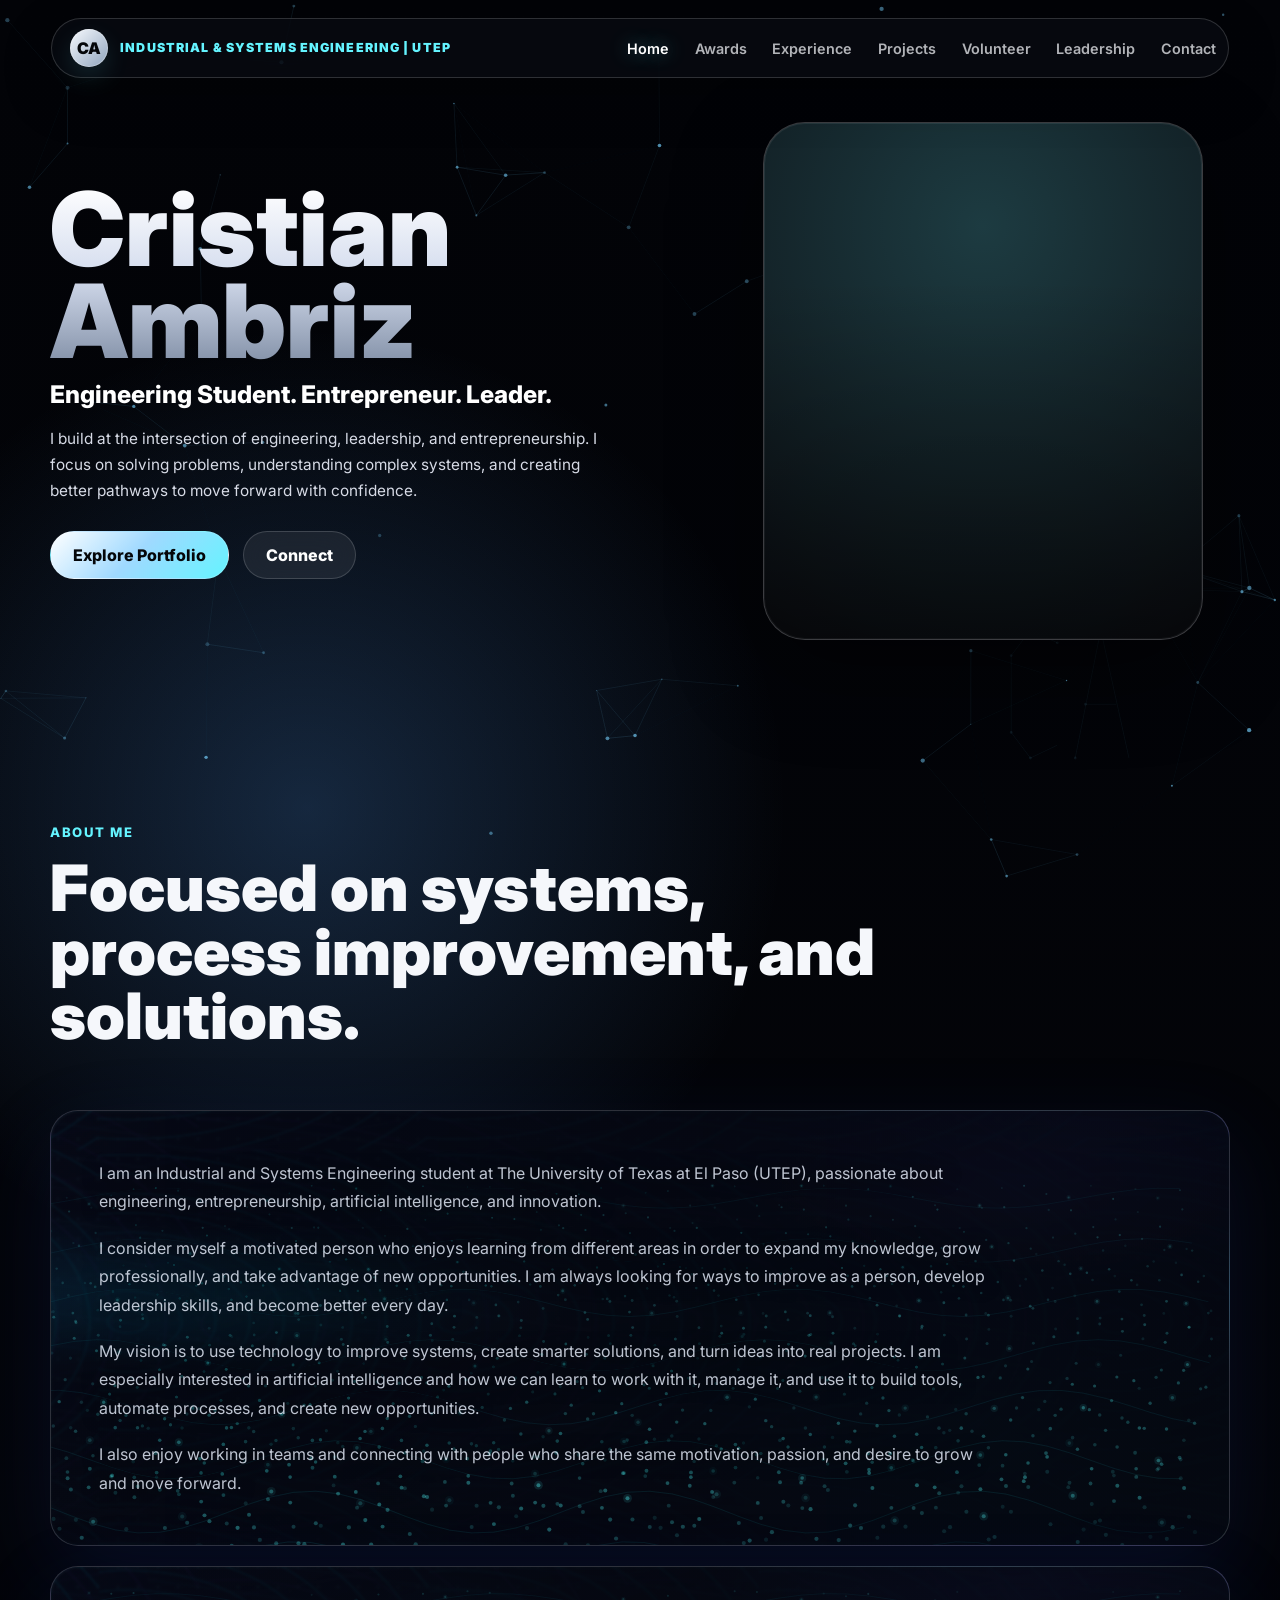
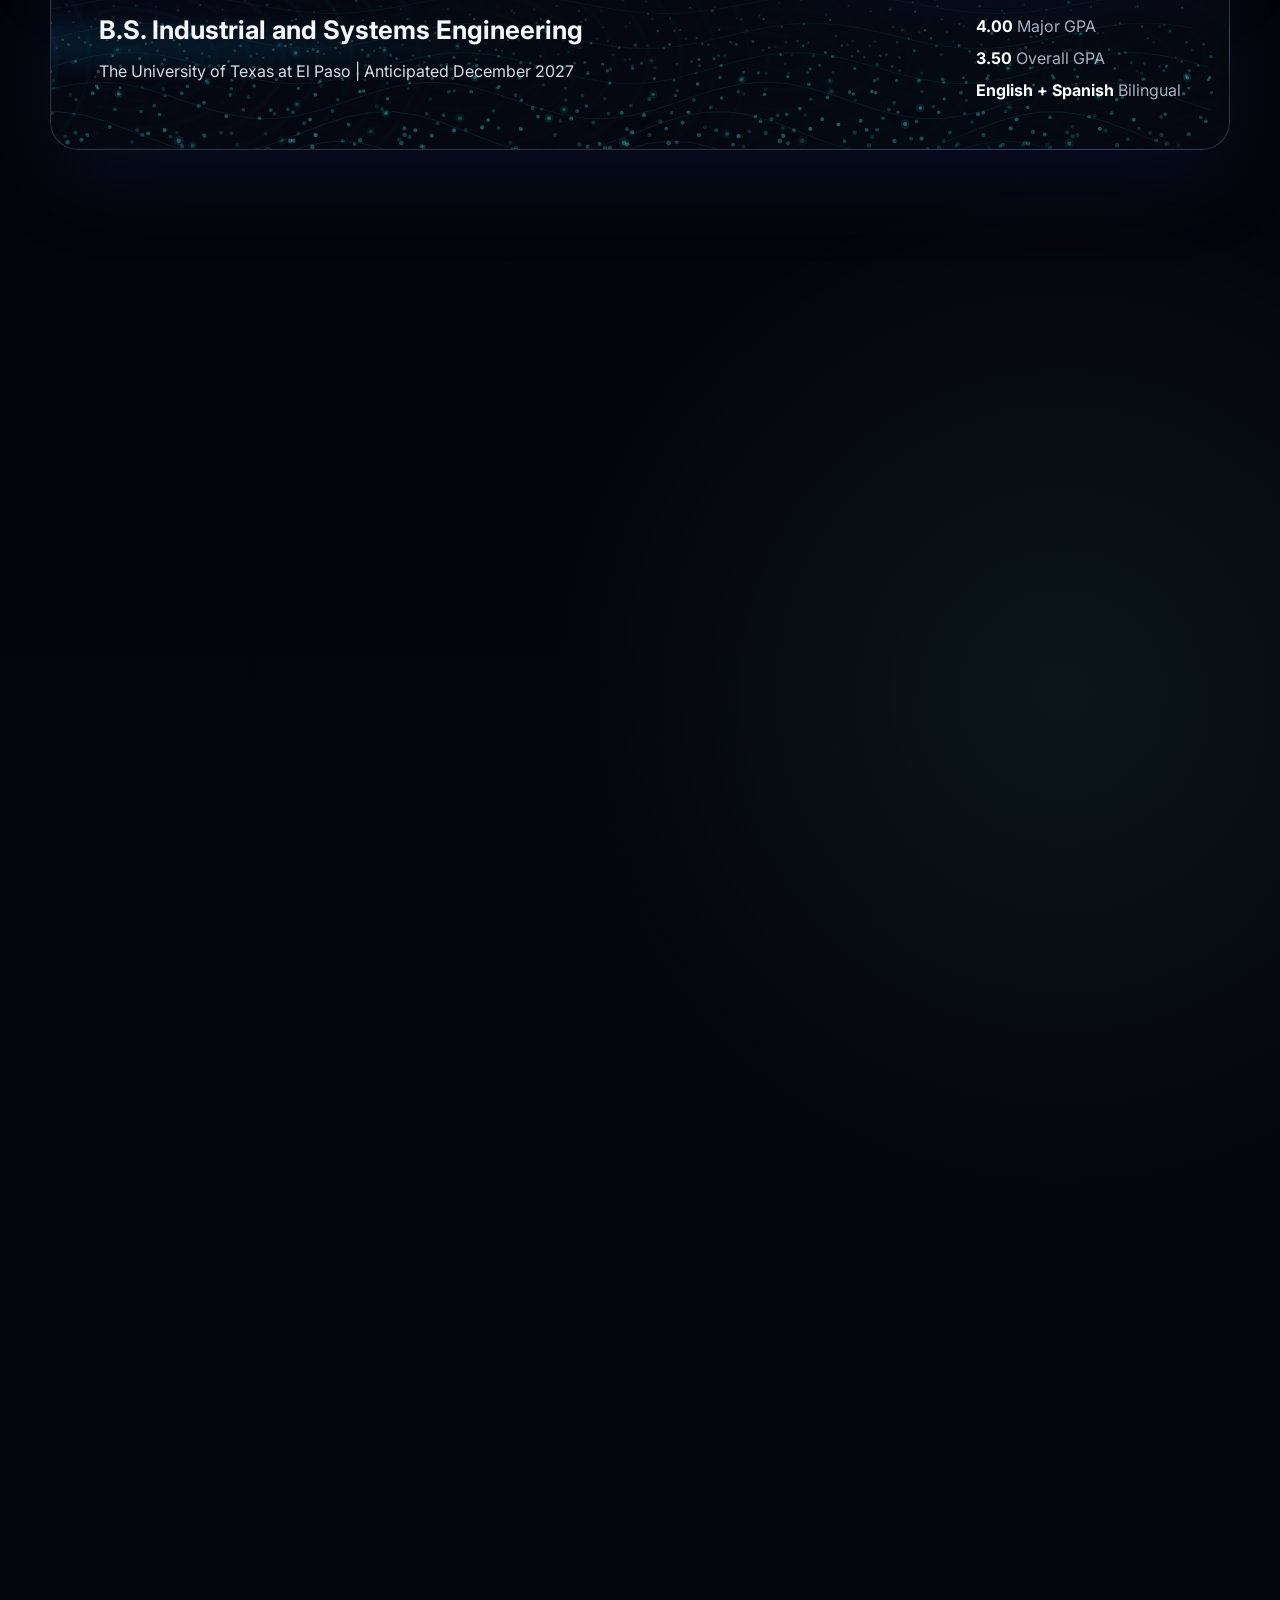
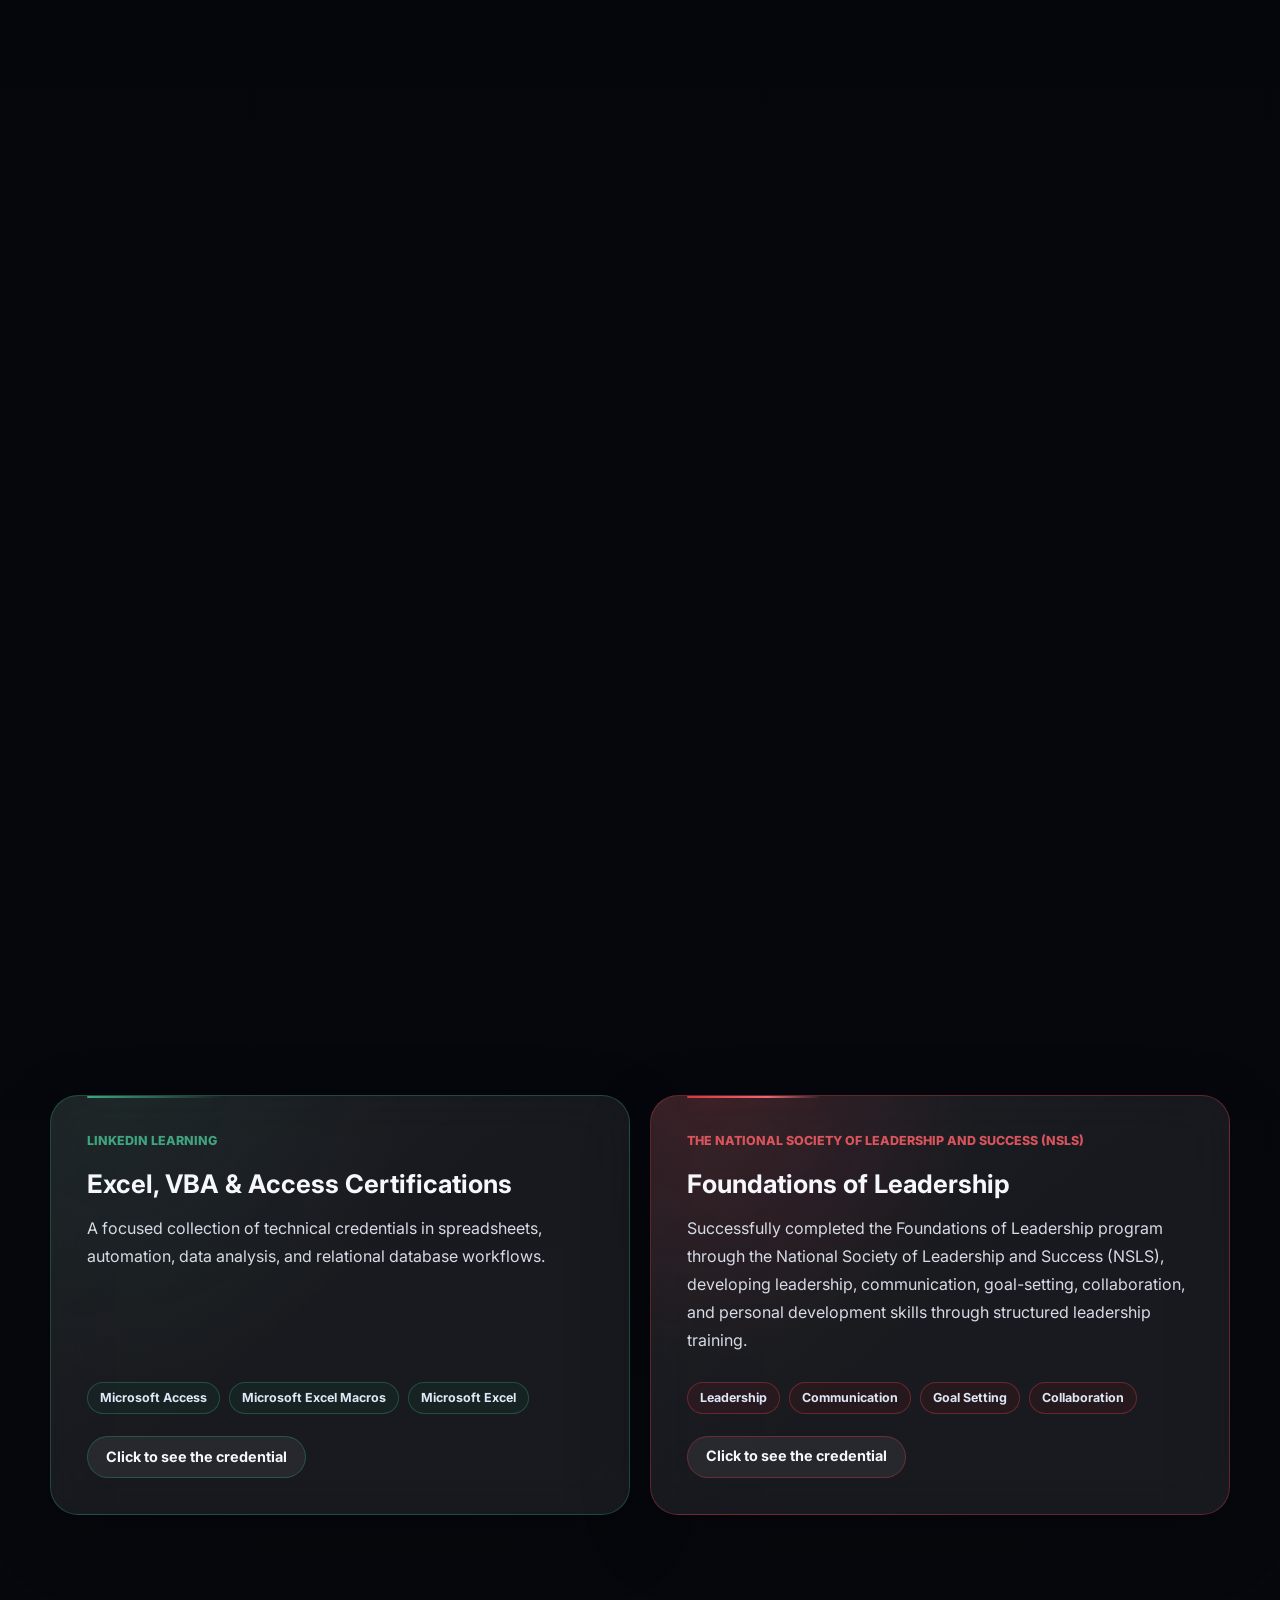
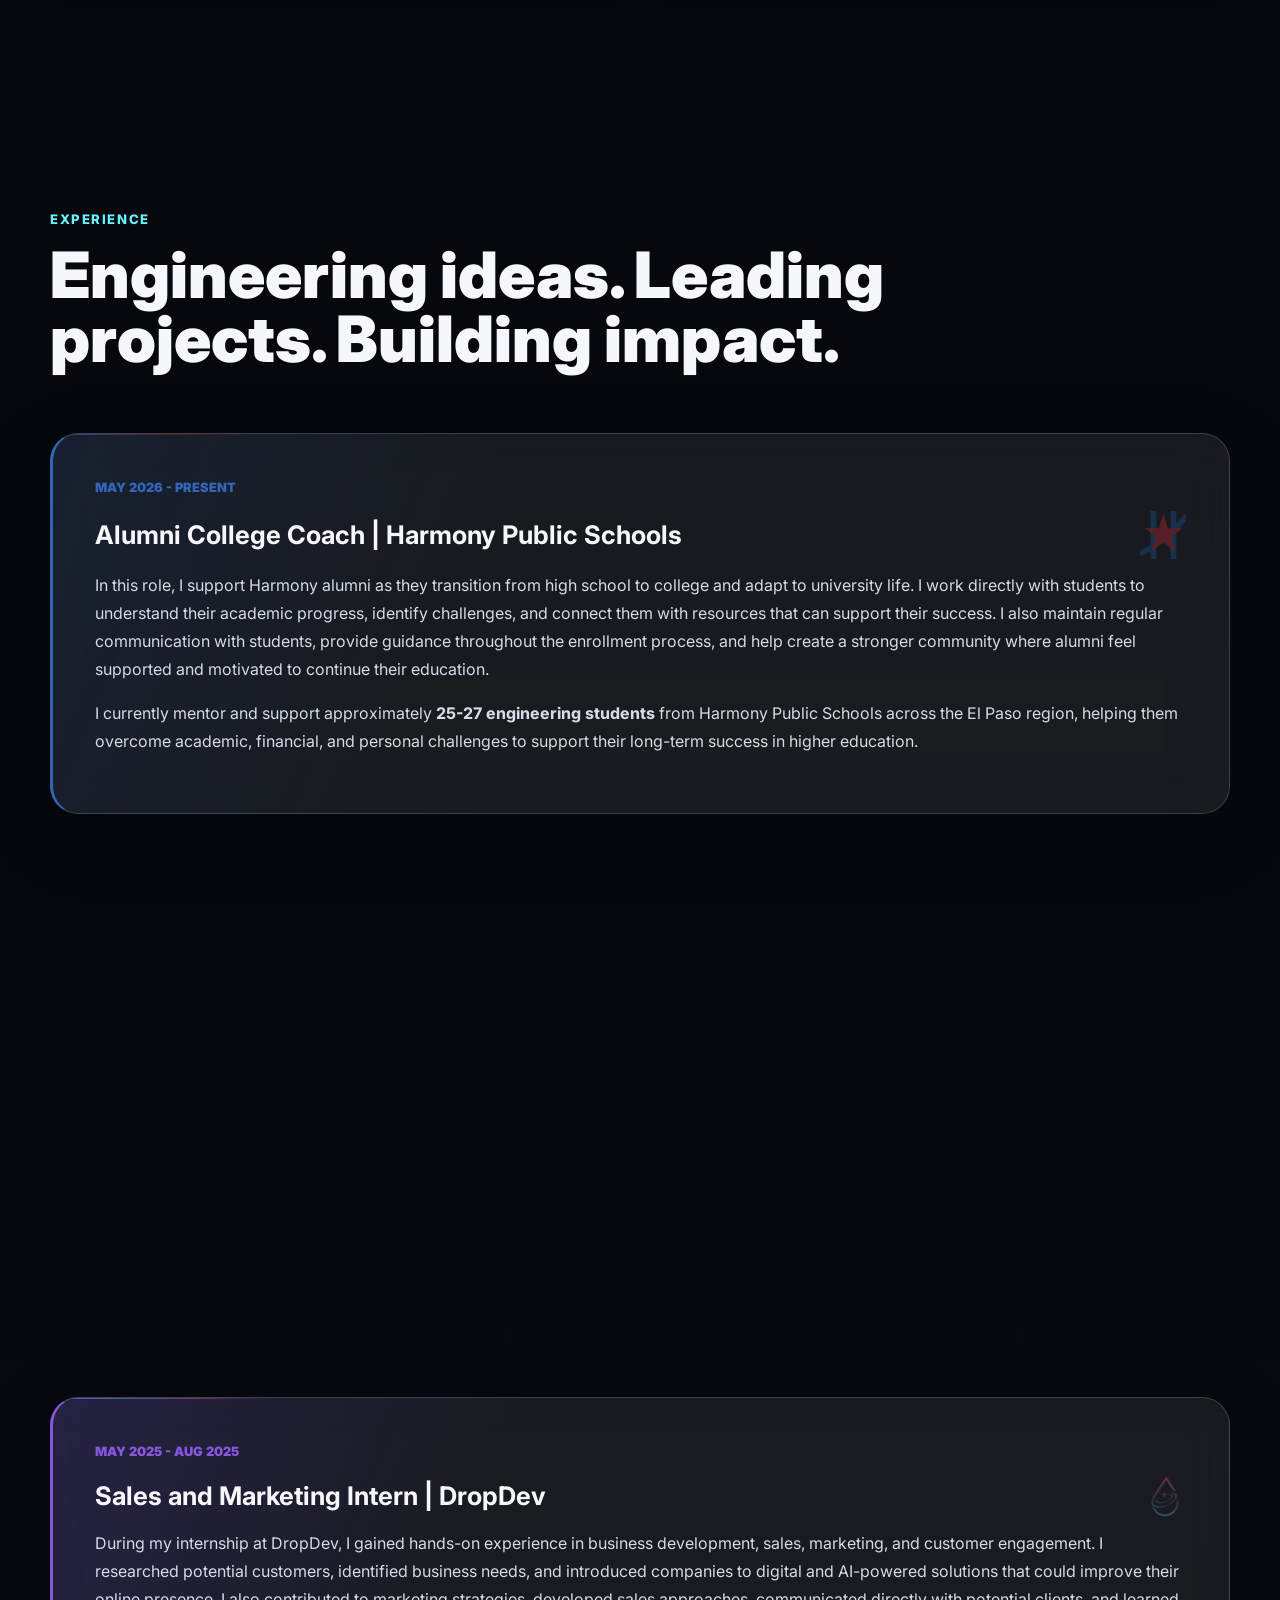
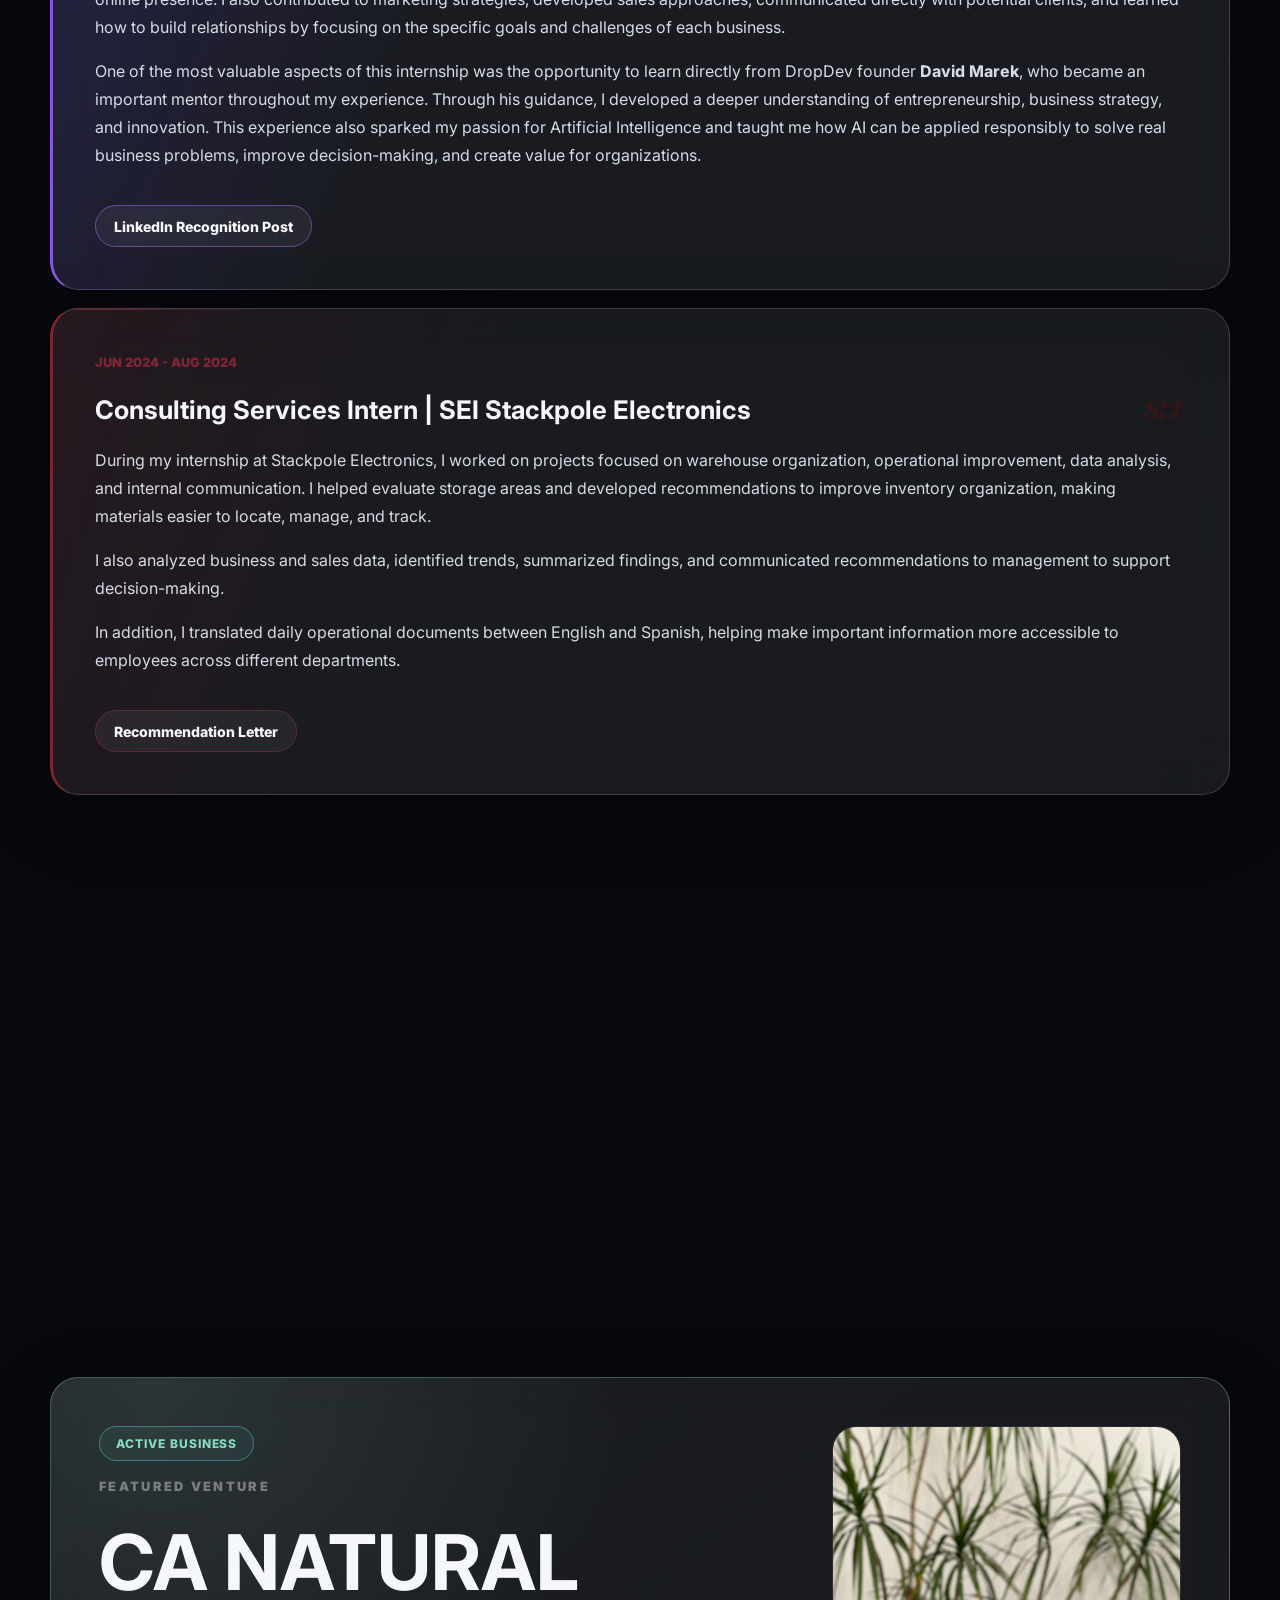
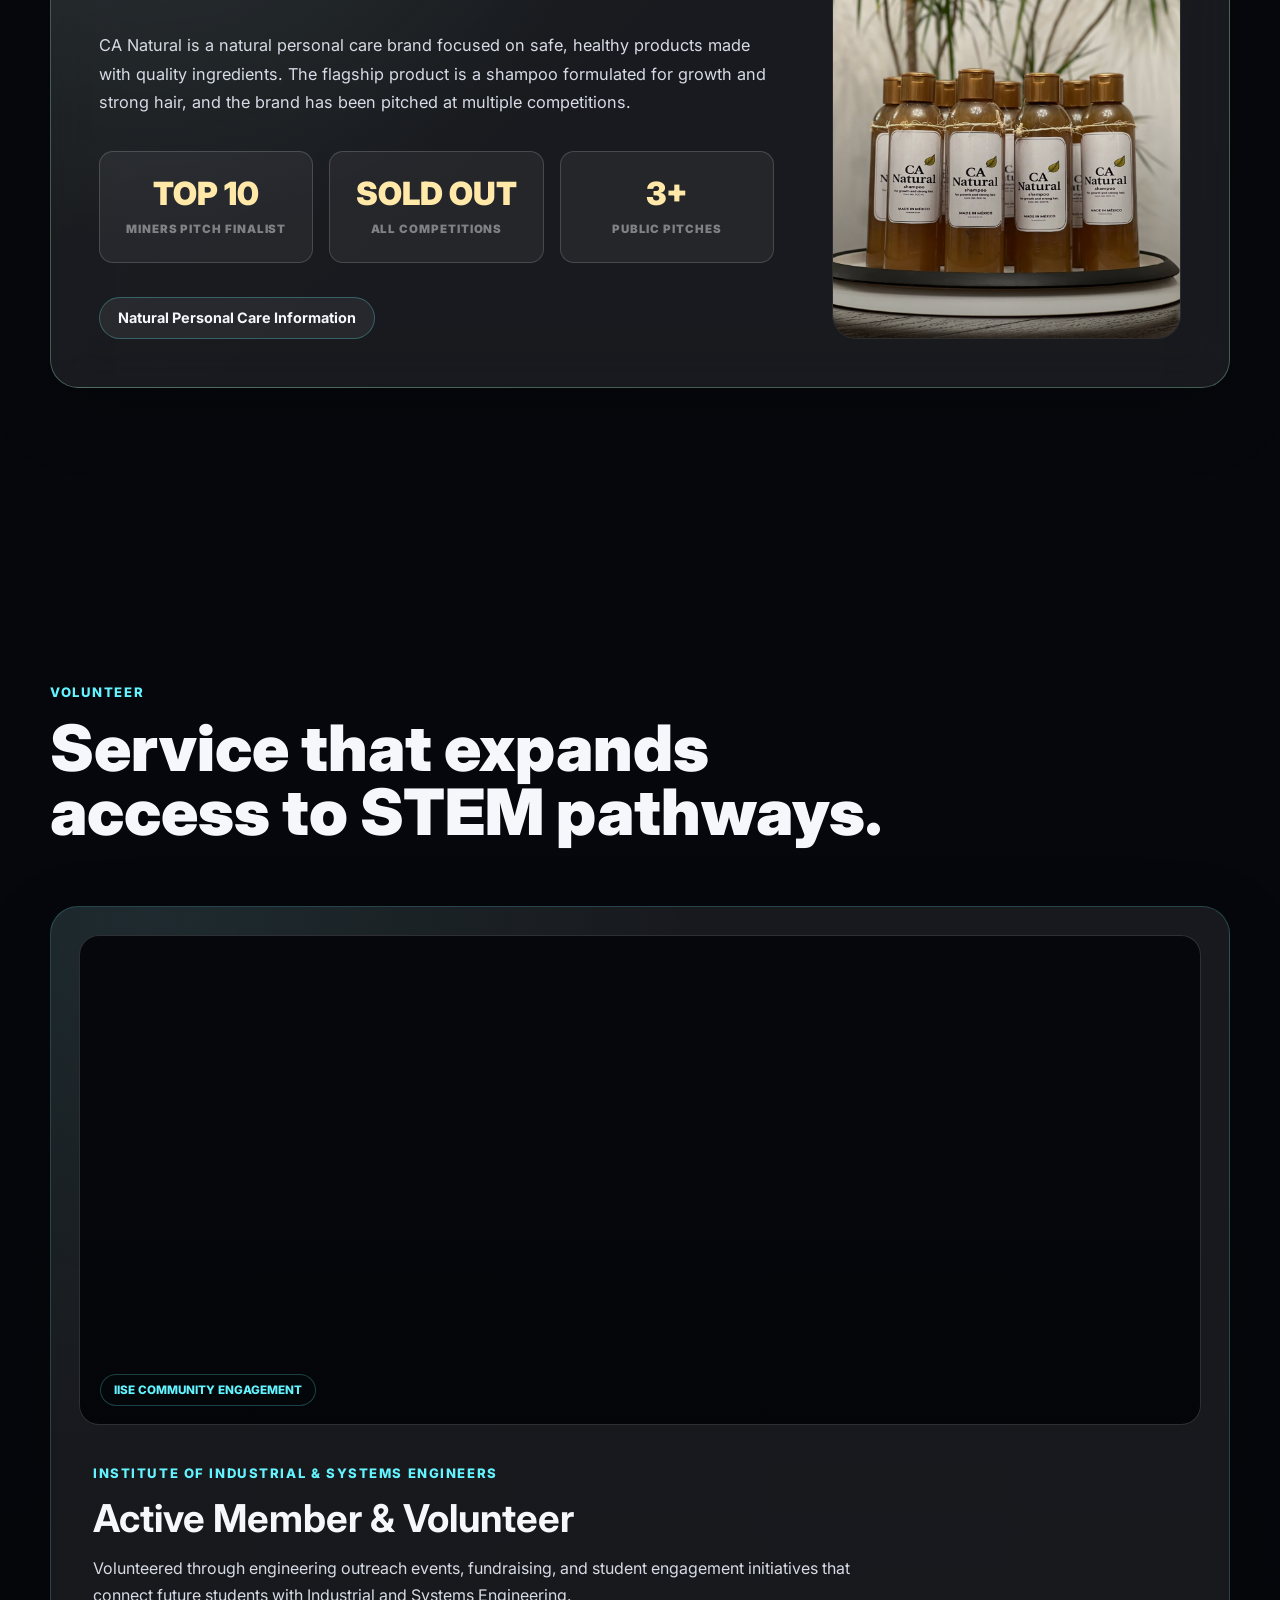
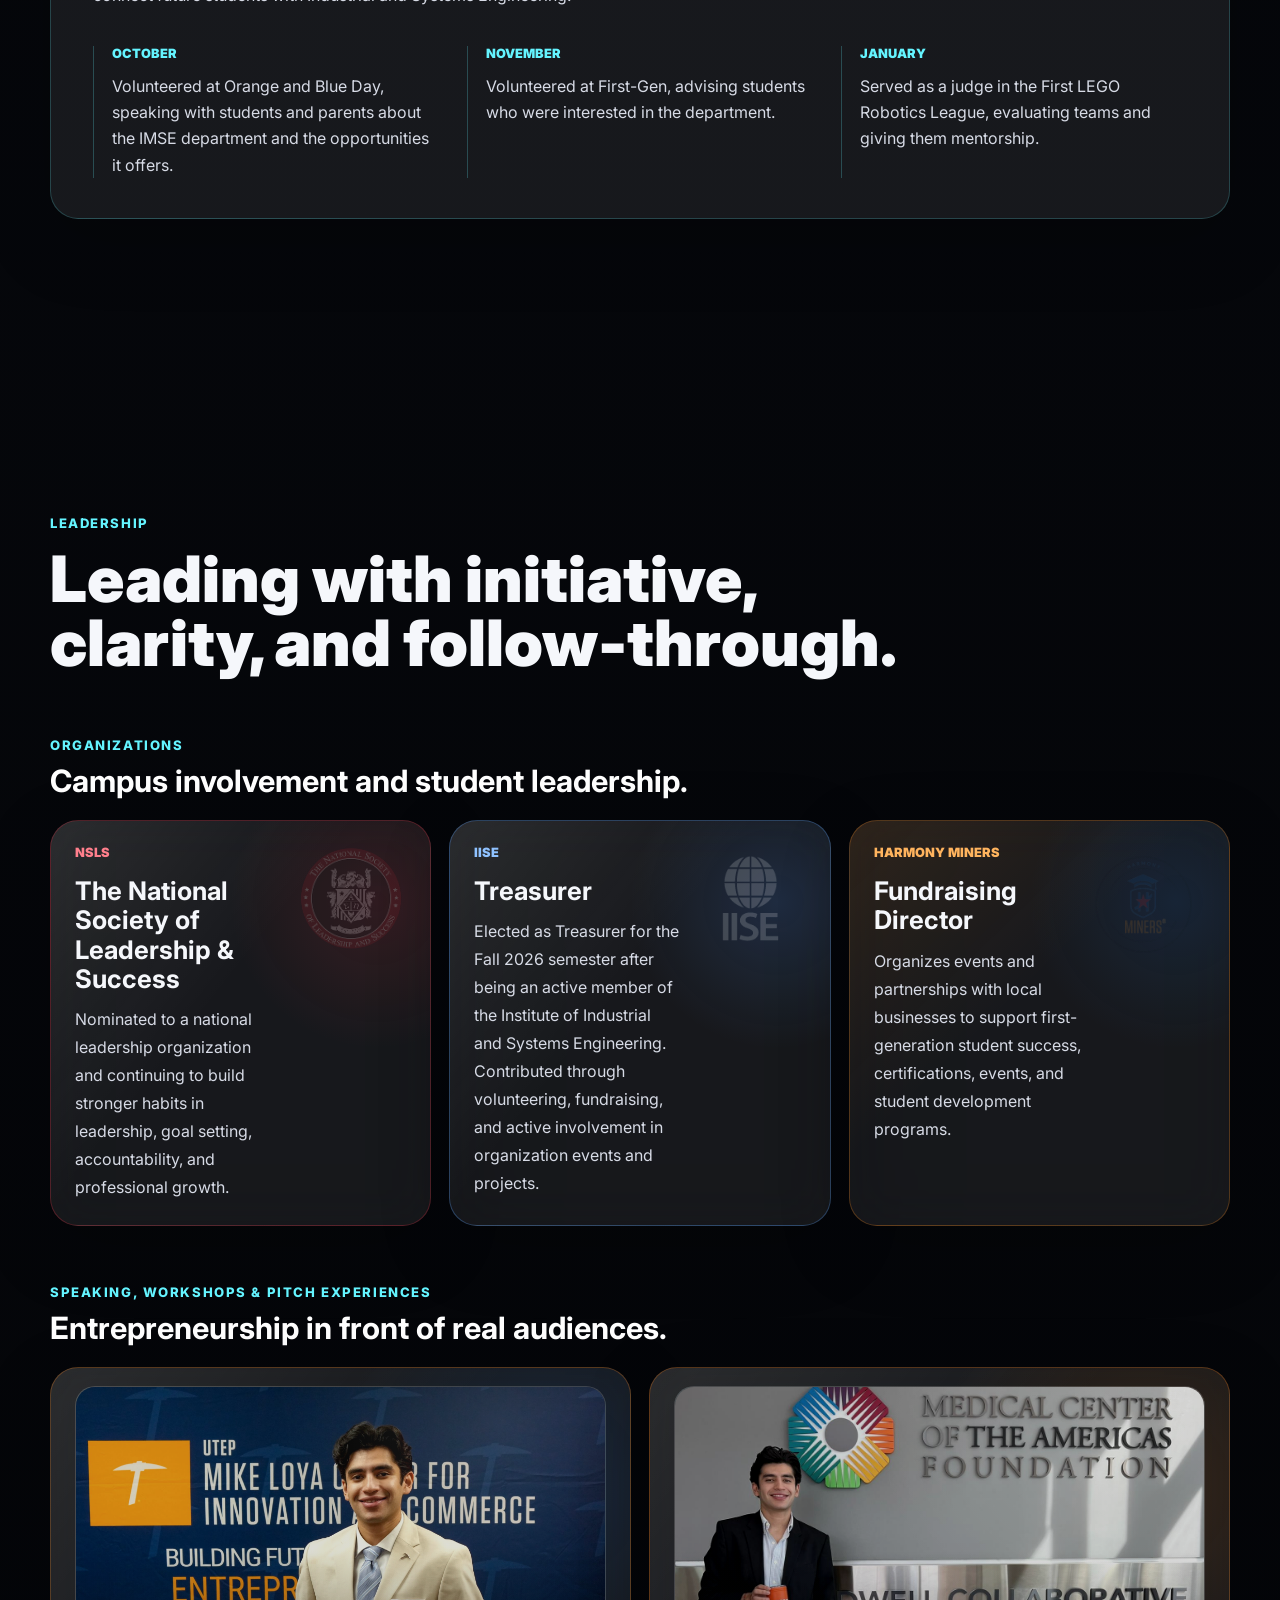
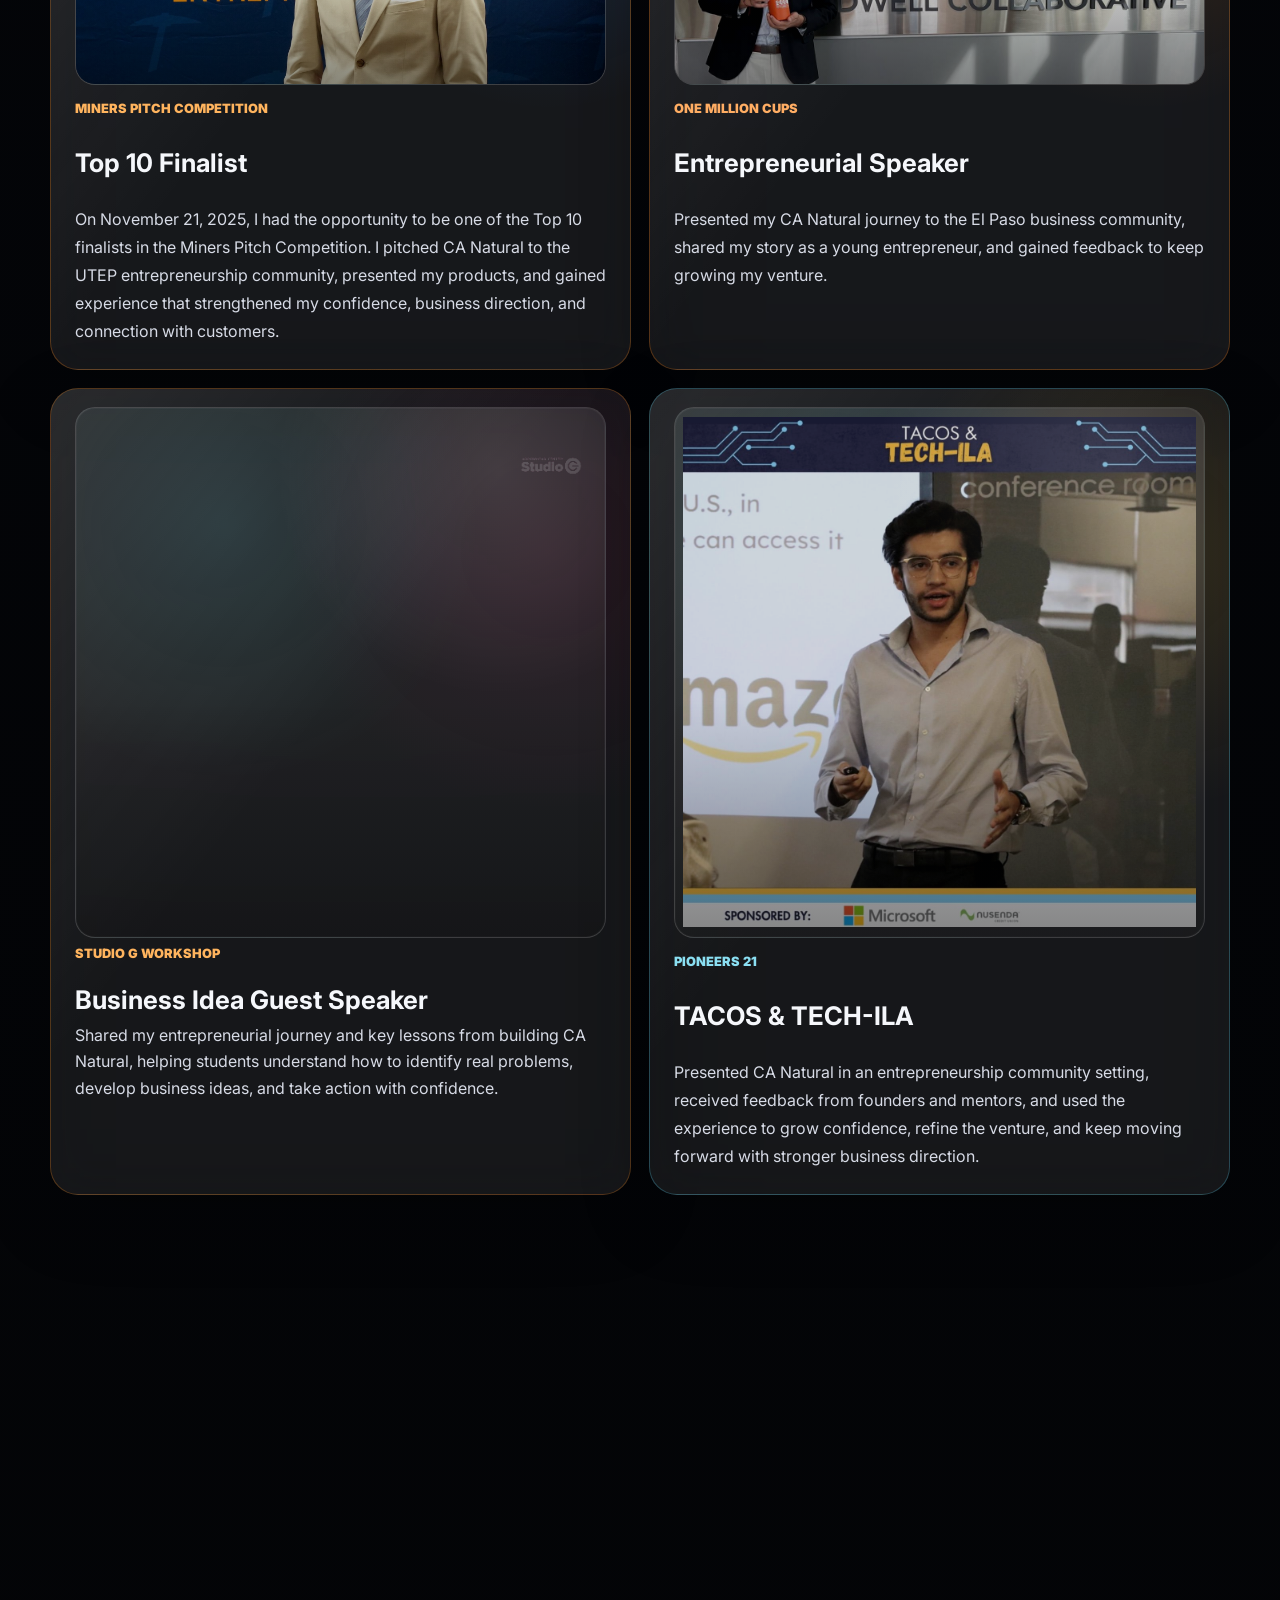
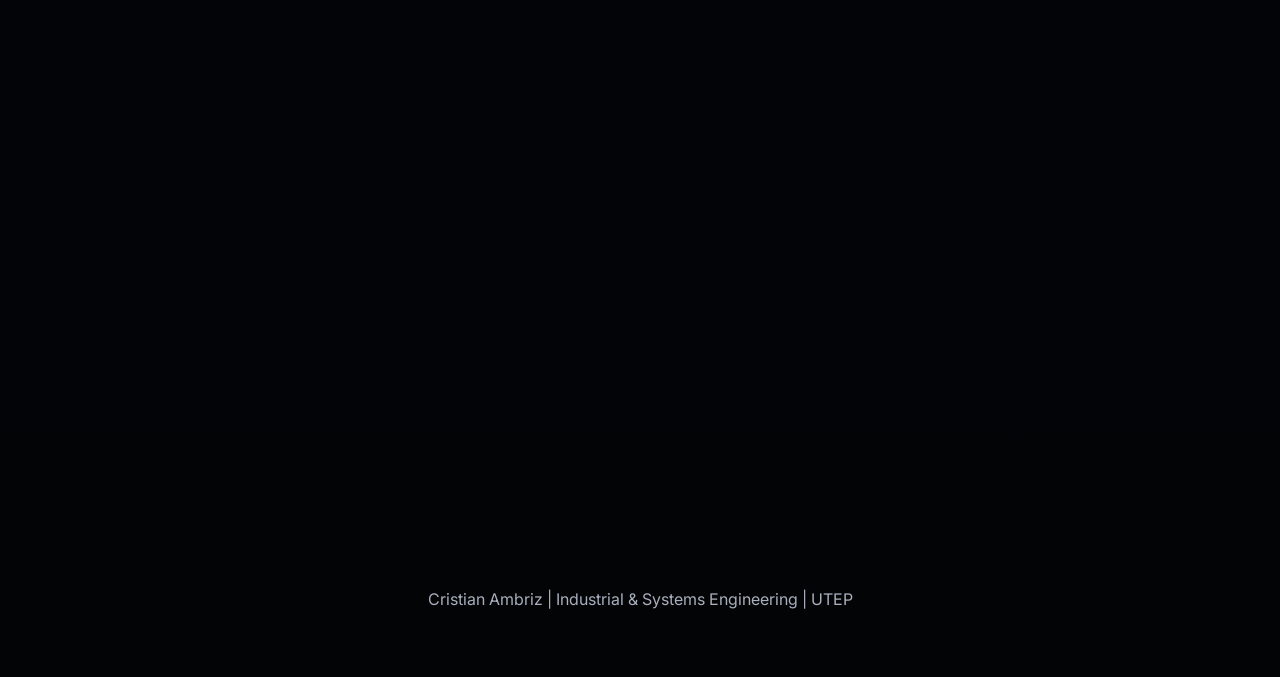
==== commit a78b2100: "Update Studio G certificate button wording" ====
--- a/index.html
+++ b/index.html
@@ -284,18 +284,18 @@
                 href="credentials/StudioG_CEO_Certificate.pdf"
                 target="_blank"
                 rel="noopener"
-                aria-label="Click to see the Studio G CEO credential"
-              >
-                Click to see the credential
+                aria-label="Click to see the Studio G CEO certificate"
+              >
+                Click to see the certificate
               </a>
               <a
                 class="credential-action"
                 href="credentials/StudioG_Explorer_Certificate.pdf"
                 target="_blank"
                 rel="noopener"
-                aria-label="Click to see the Studio G Explorer credential"
-              >
-                Click to see the credential
+                aria-label="Click to see the Studio G Explorer certificate"
+              >
+                Click to see the certificate
               </a>
             </div>
           </article>
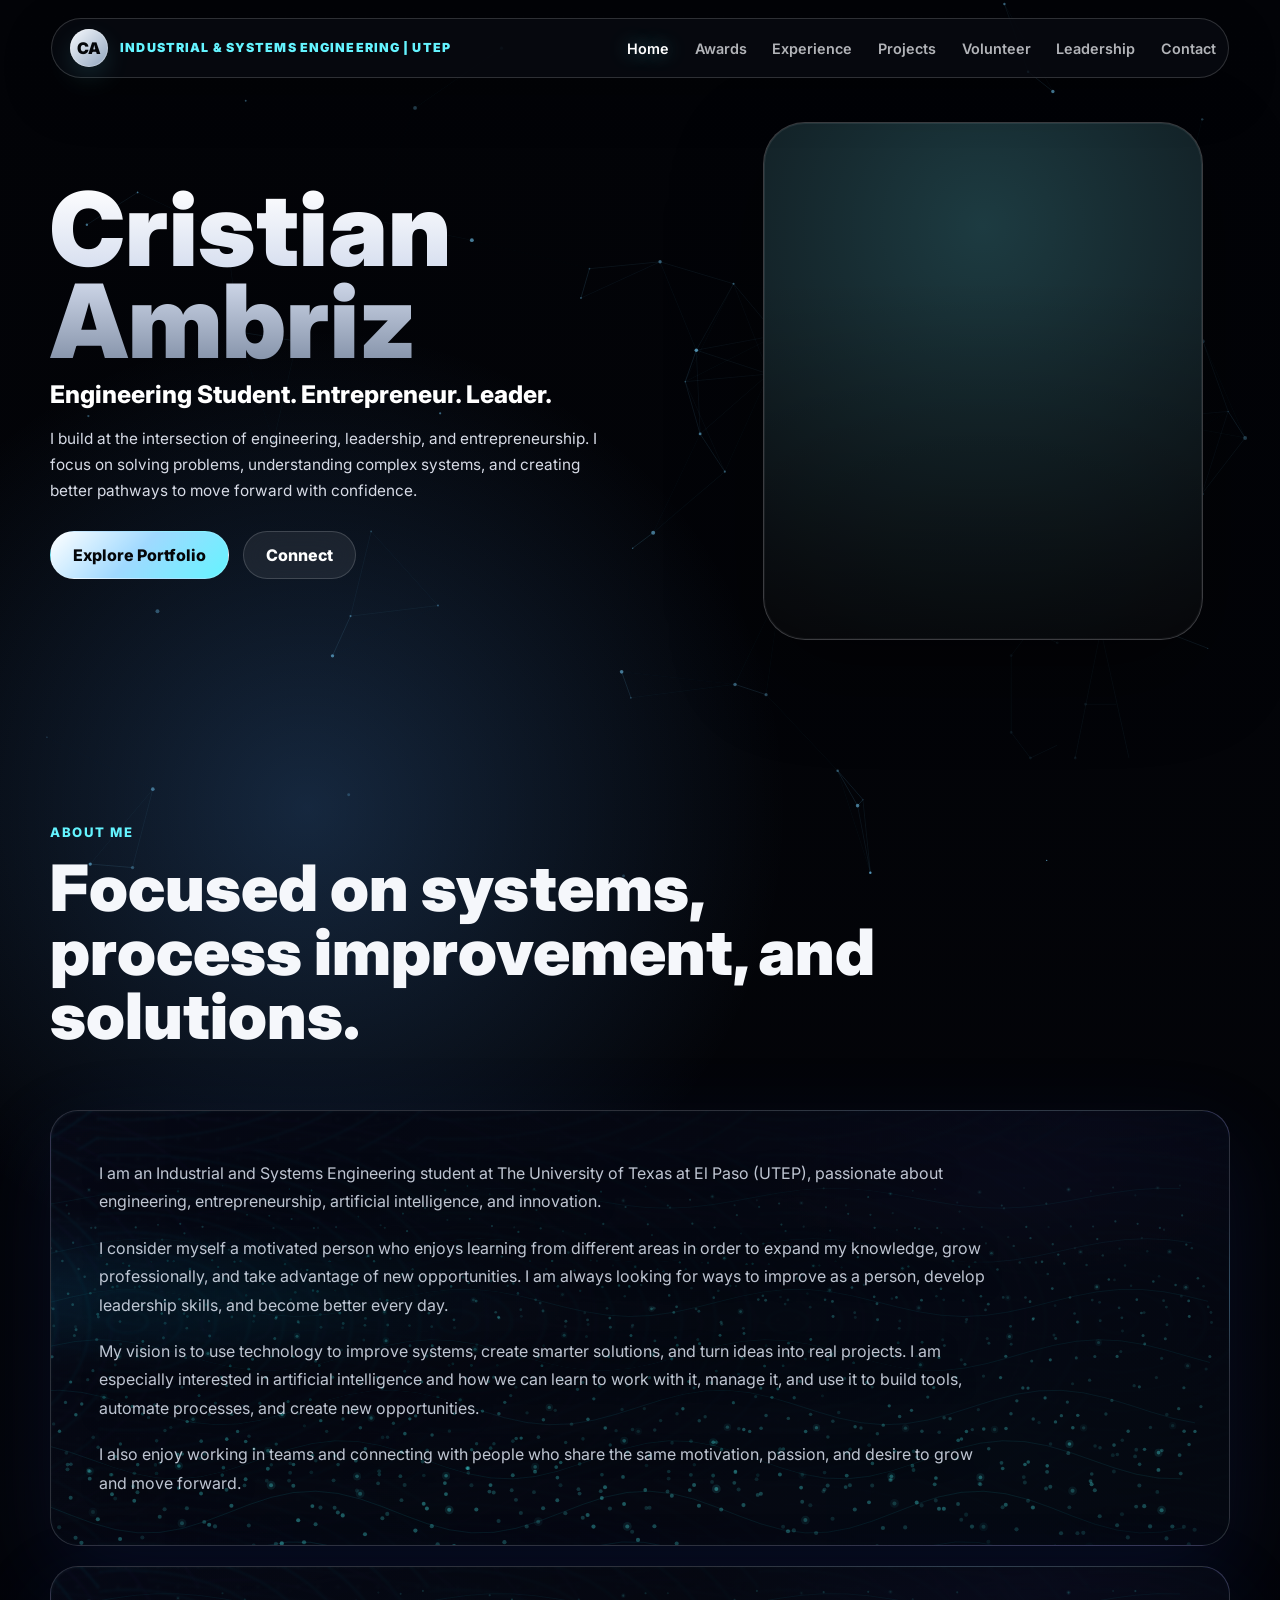
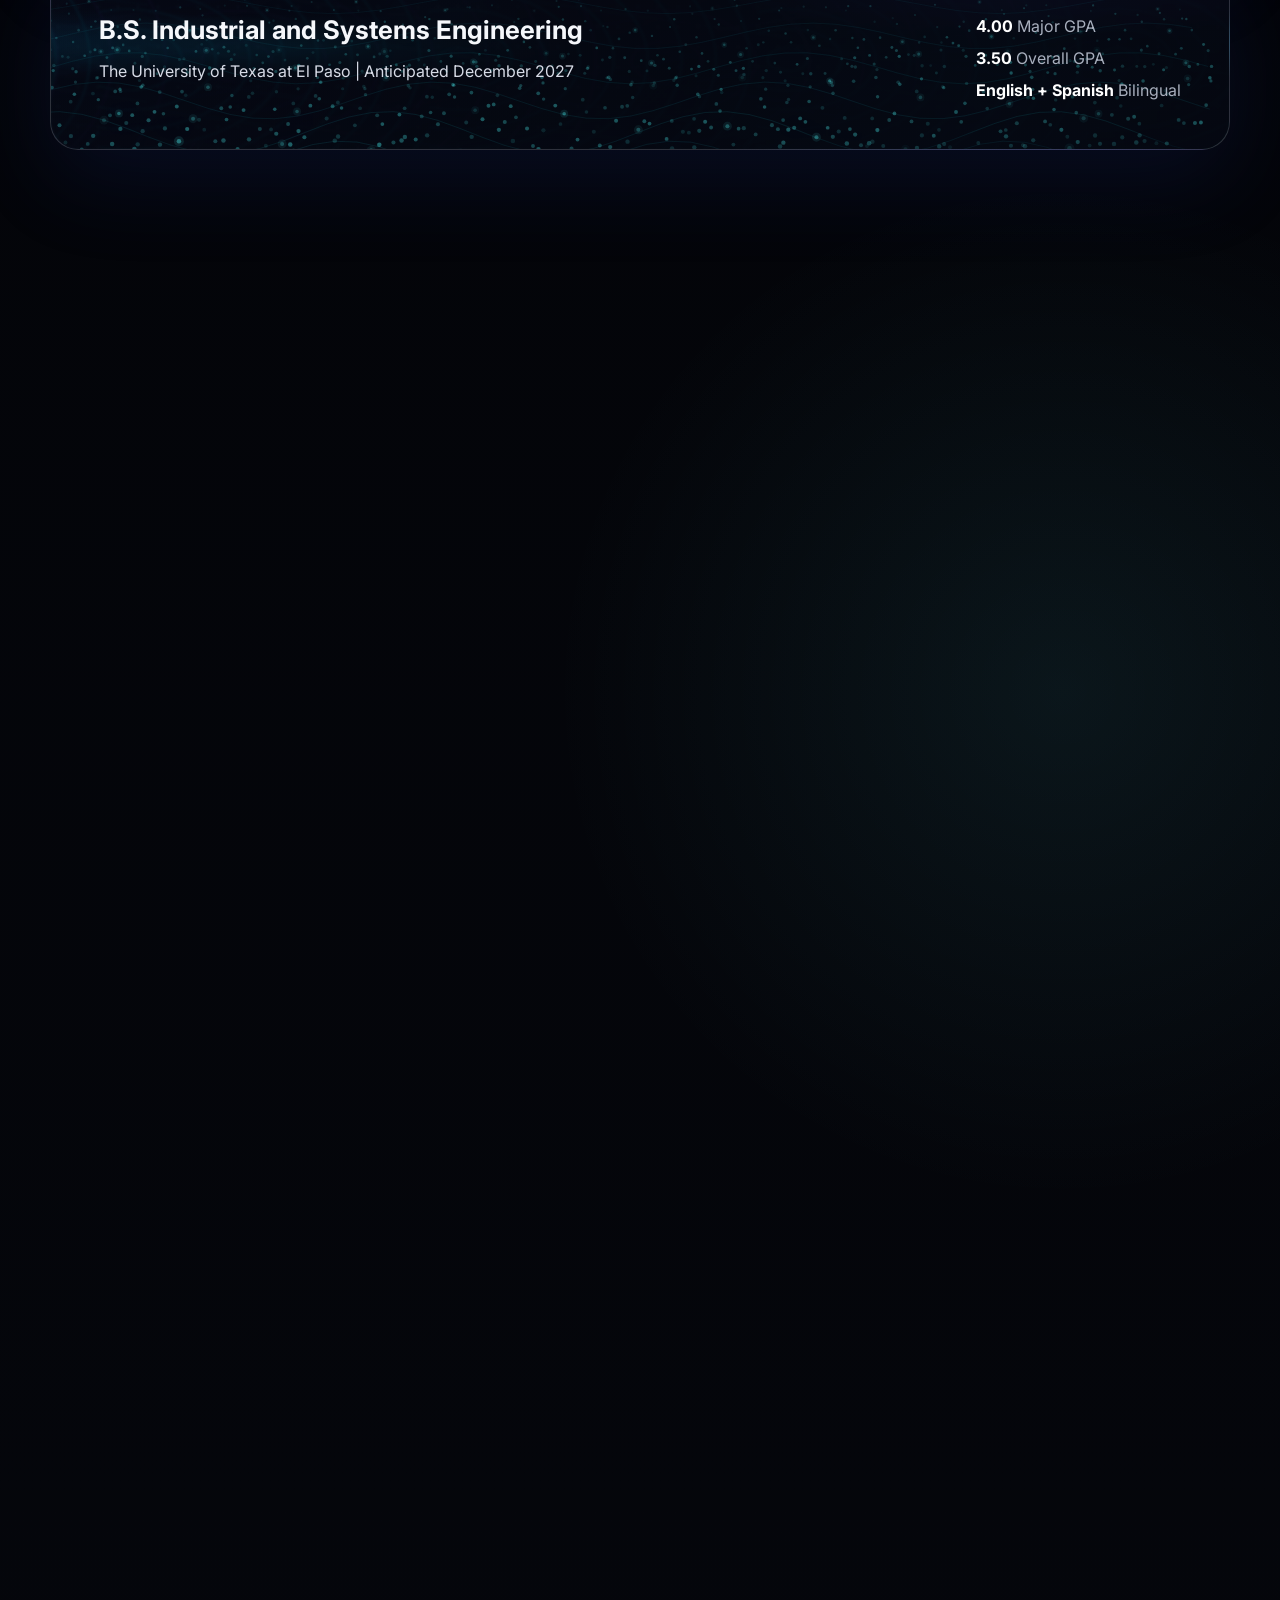
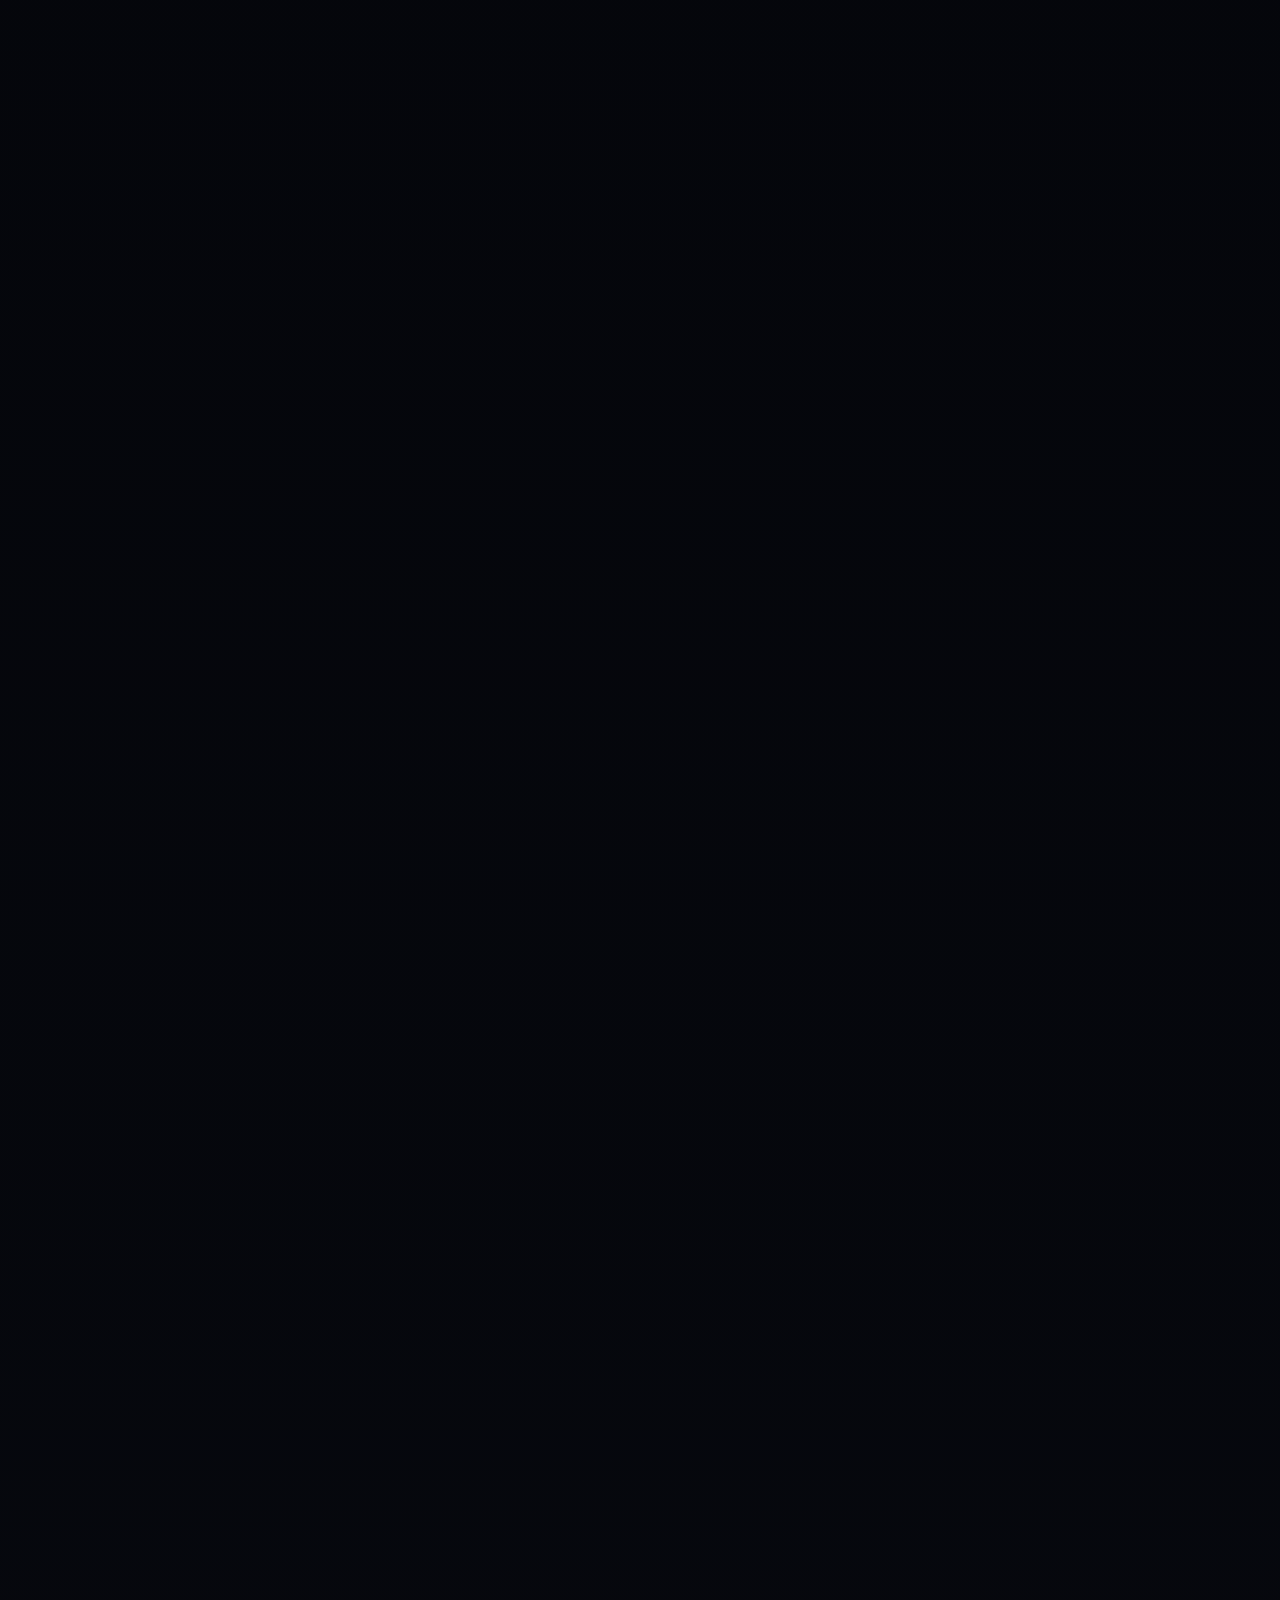
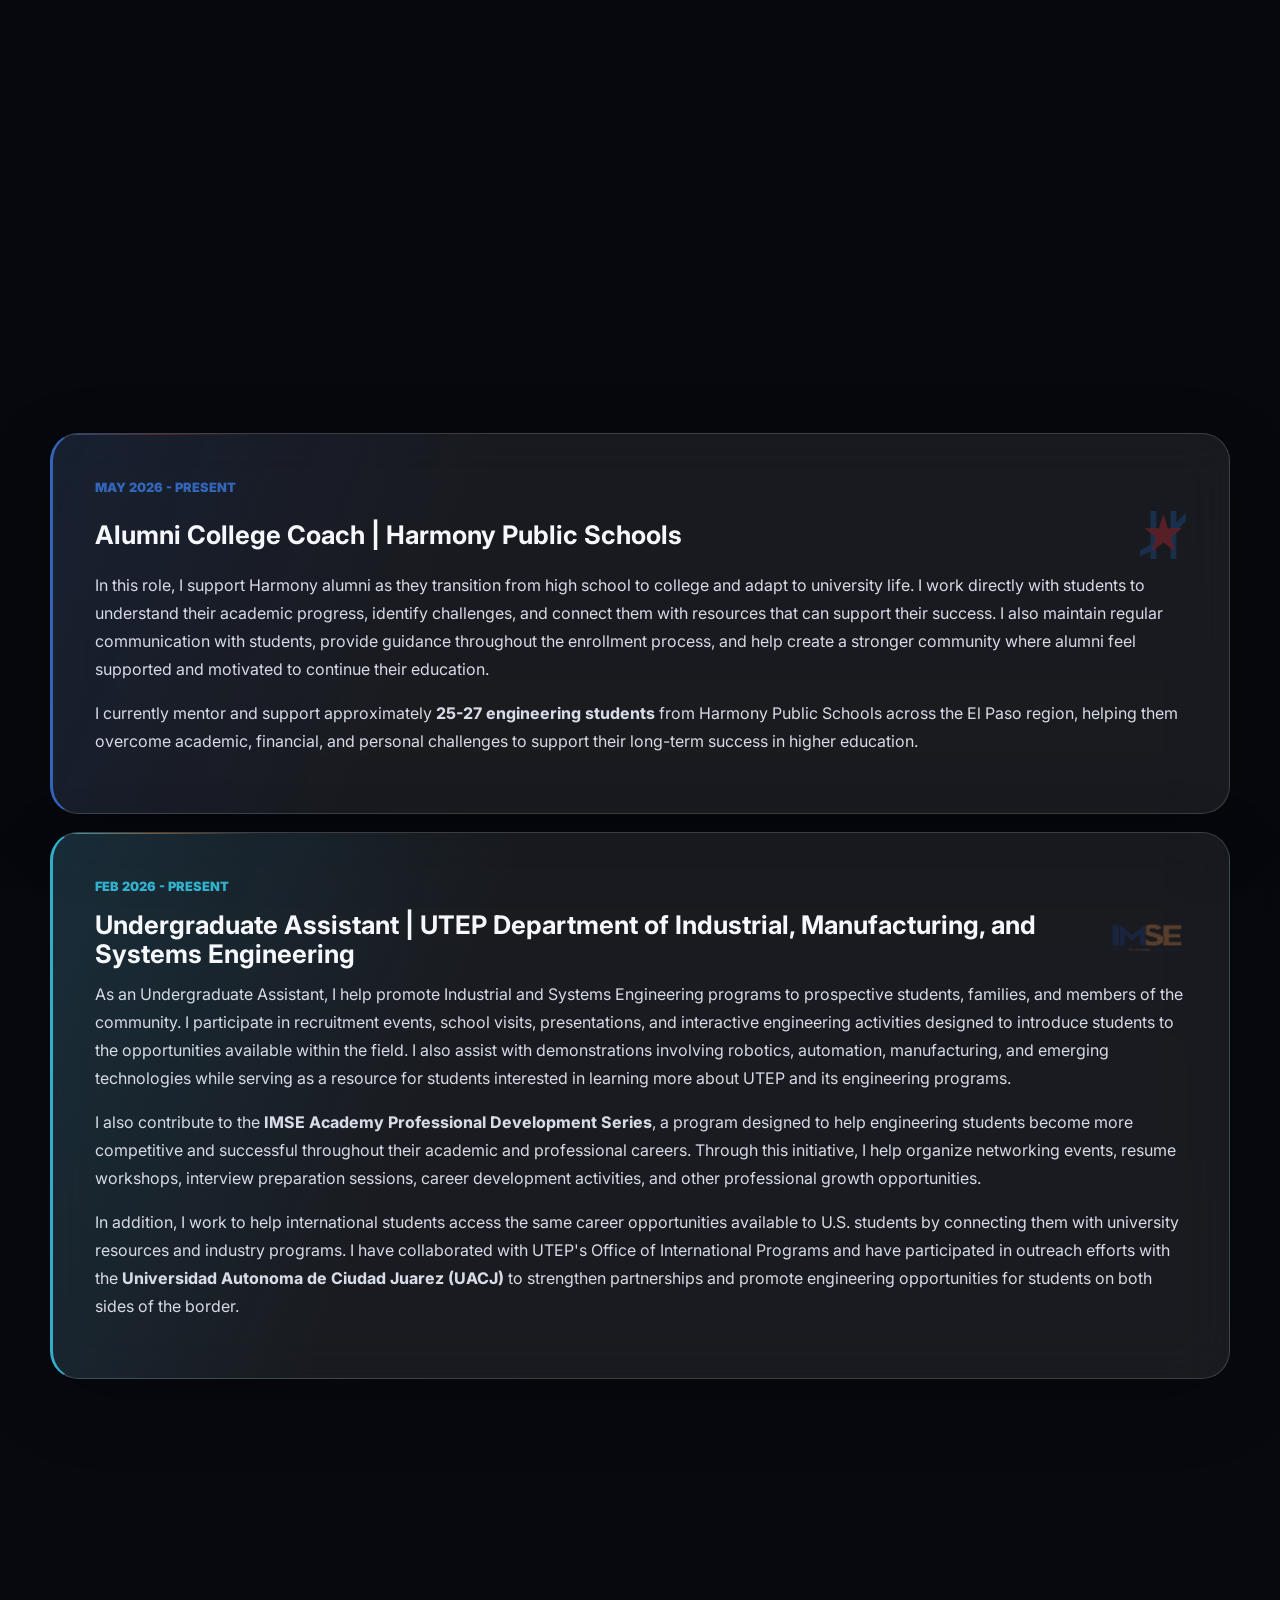
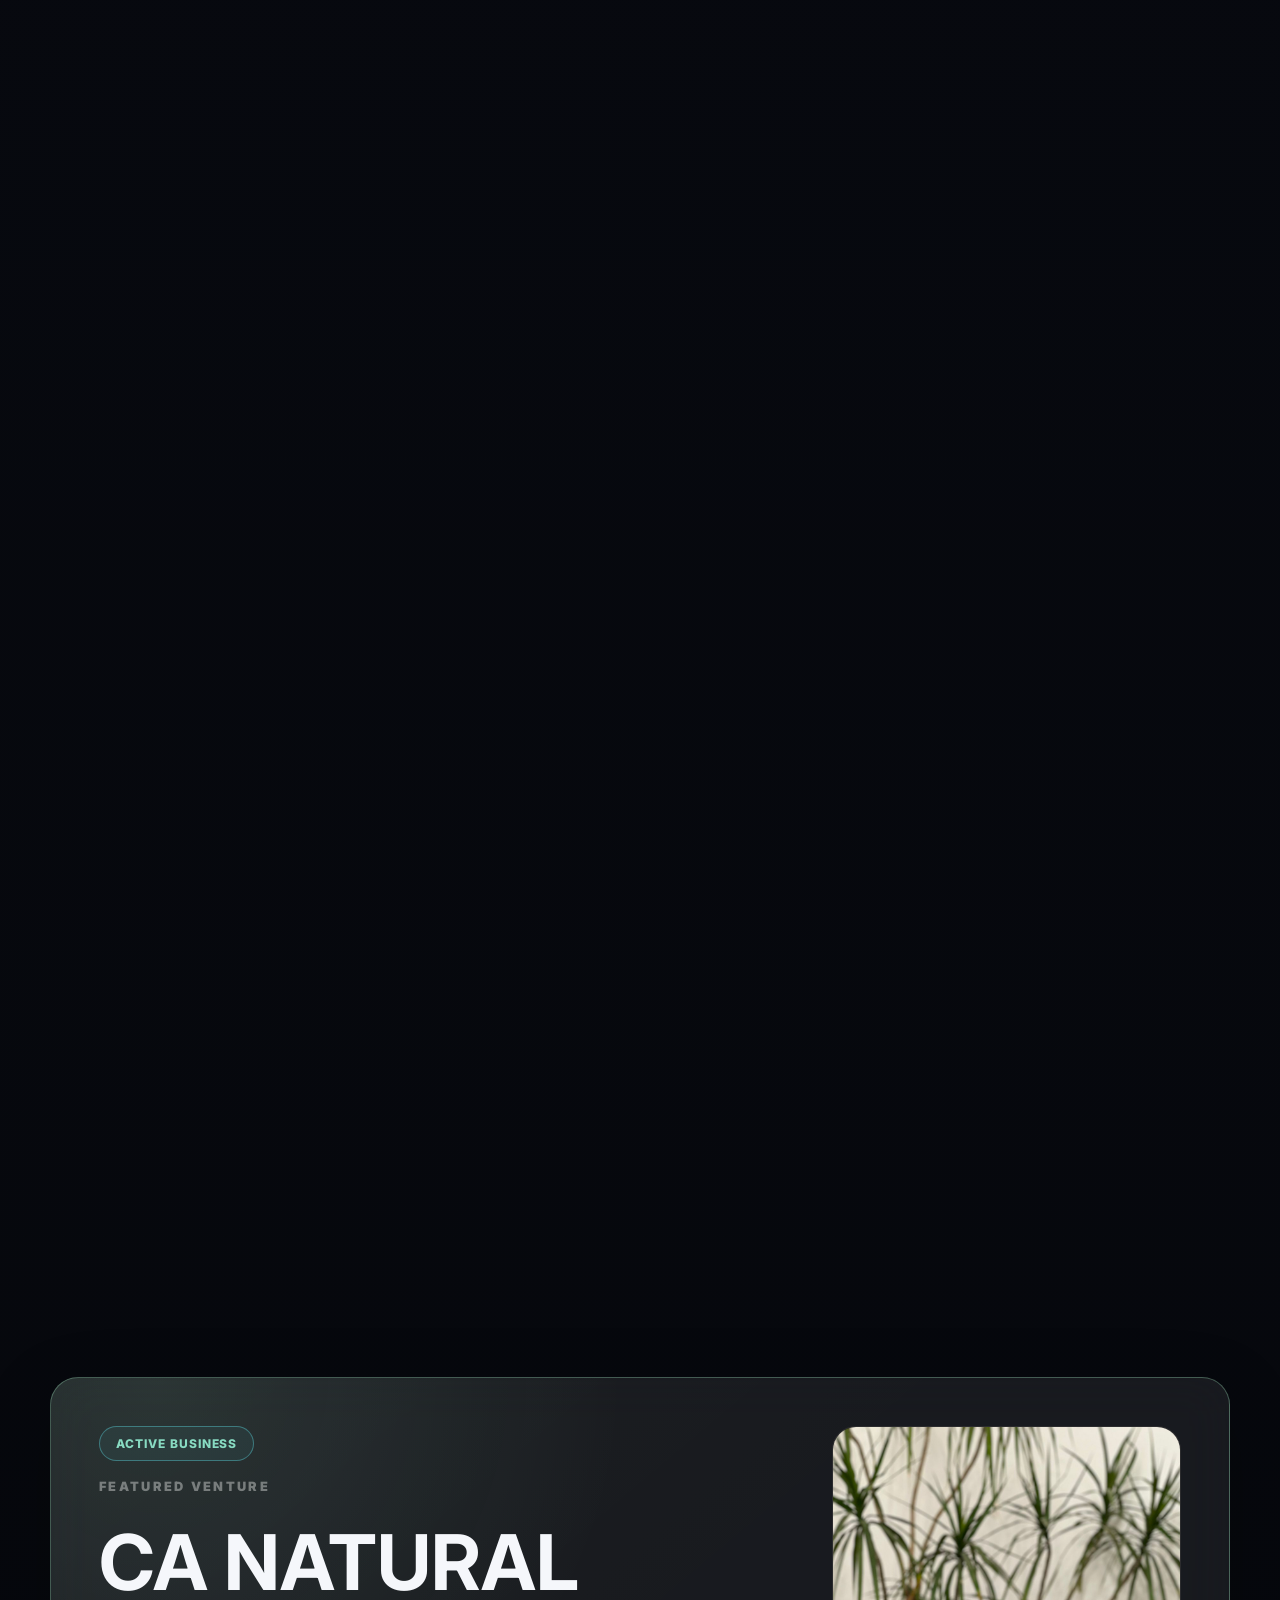
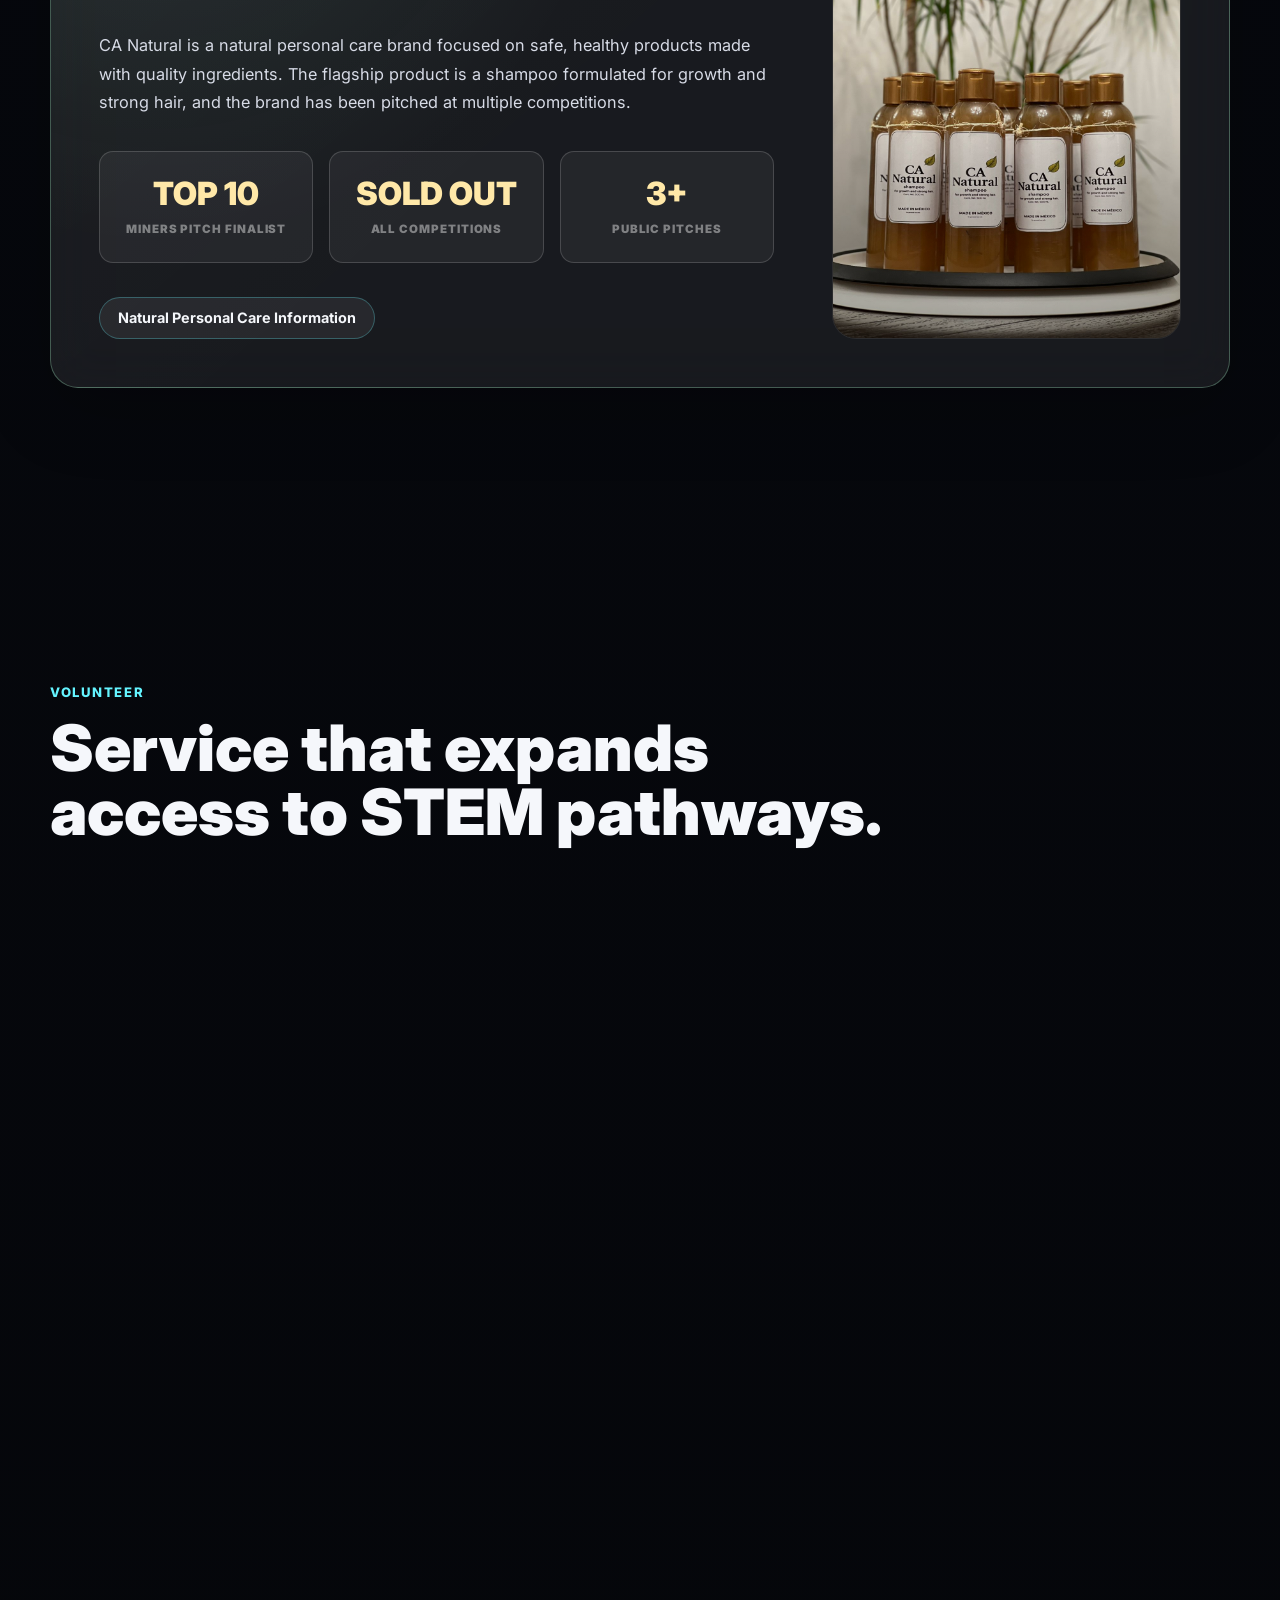
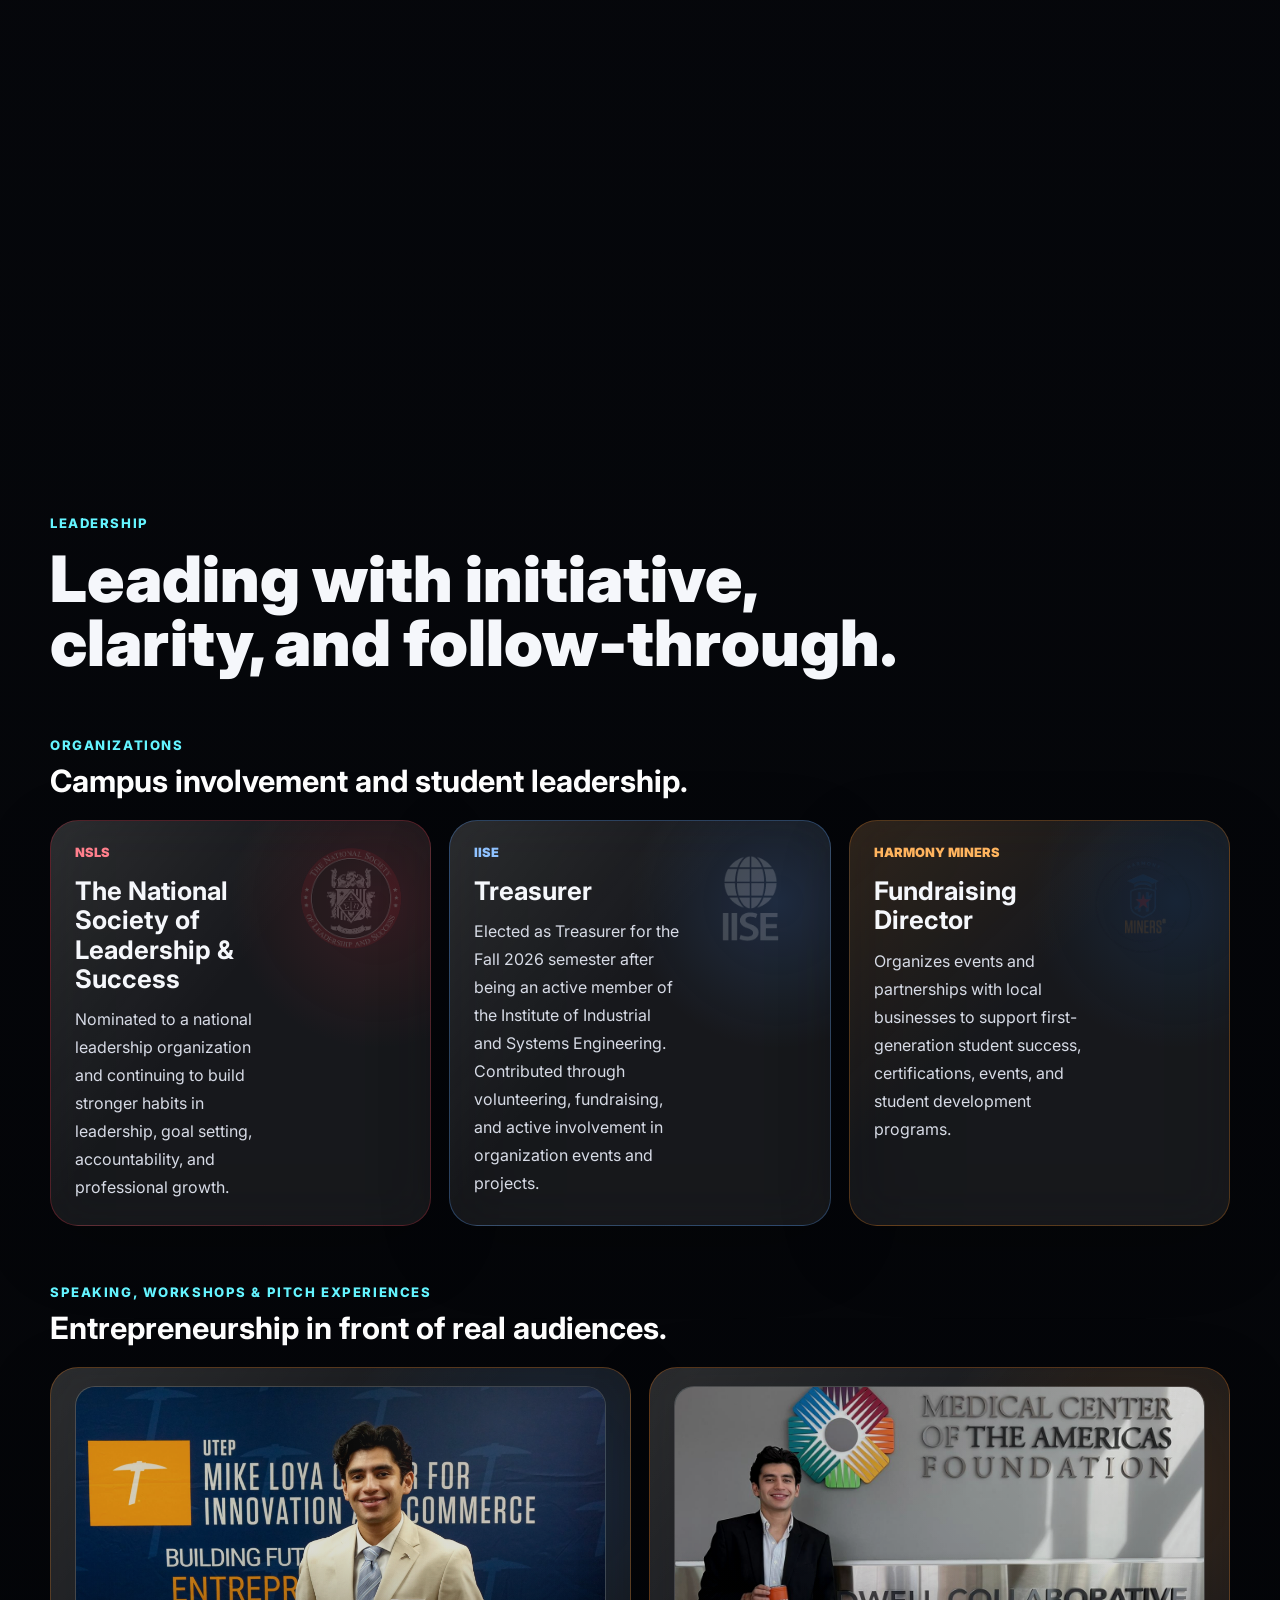
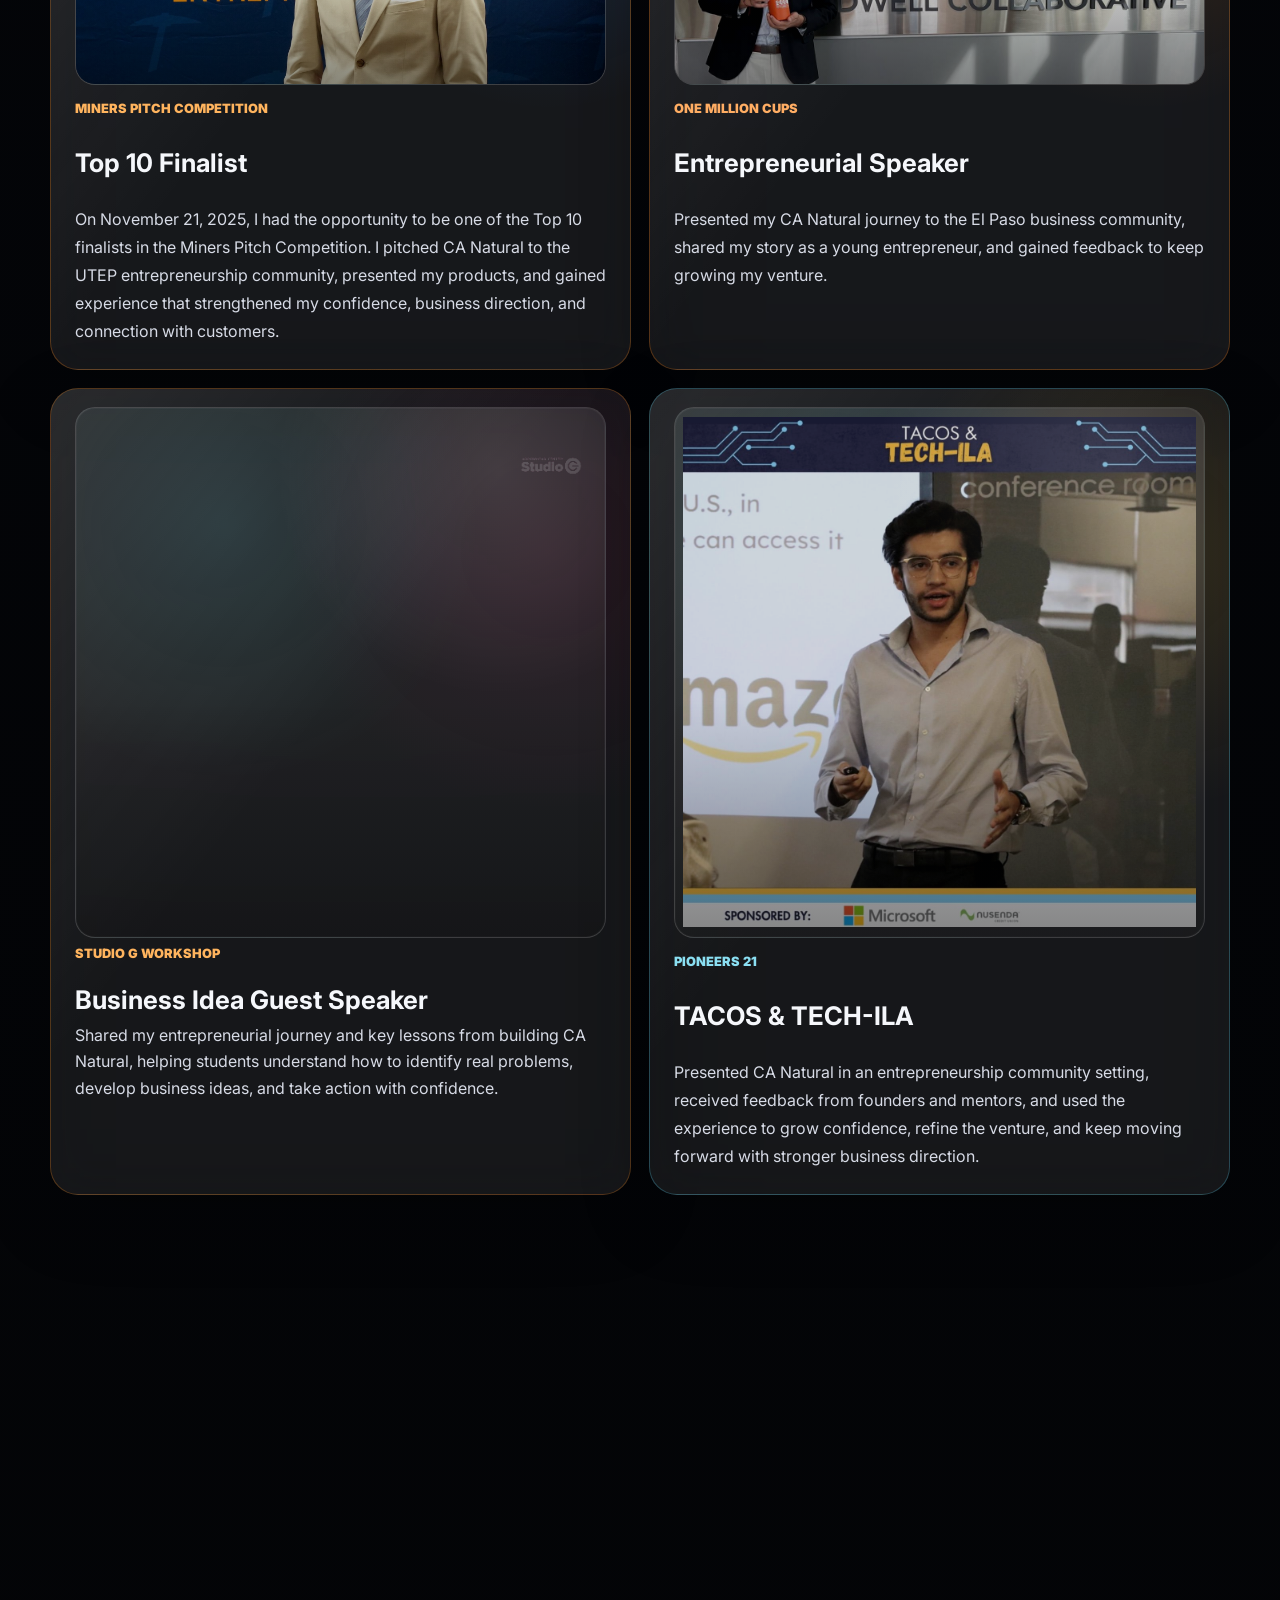
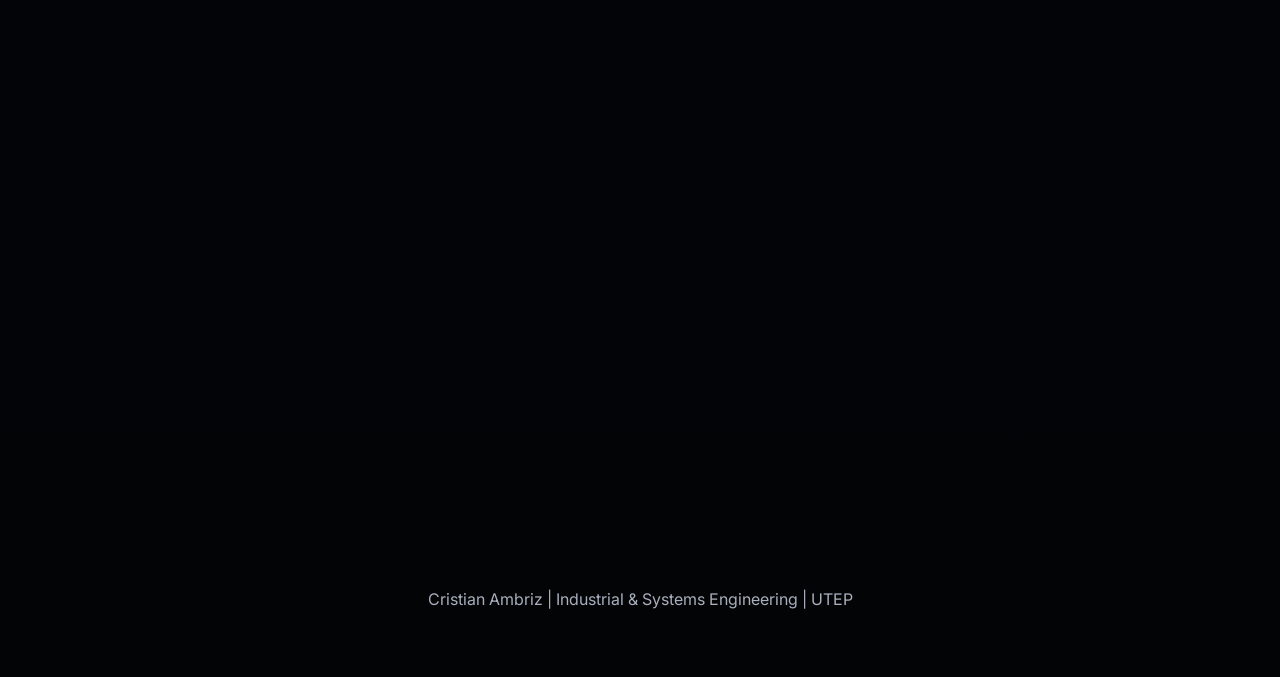
==== commit c42895b4: "Clarify Studio G certificate buttons" ====
--- a/index.html
+++ b/index.html
@@ -286,7 +286,7 @@
                 rel="noopener"
                 aria-label="Click to see the Studio G CEO certificate"
               >
-                Click to see the certificate
+                Click to see CEO certificate
               </a>
               <a
                 class="credential-action"
@@ -295,7 +295,7 @@
                 rel="noopener"
                 aria-label="Click to see the Studio G Explorer certificate"
               >
-                Click to see the certificate
+                Click to see Explorer Certificate
               </a>
             </div>
           </article>
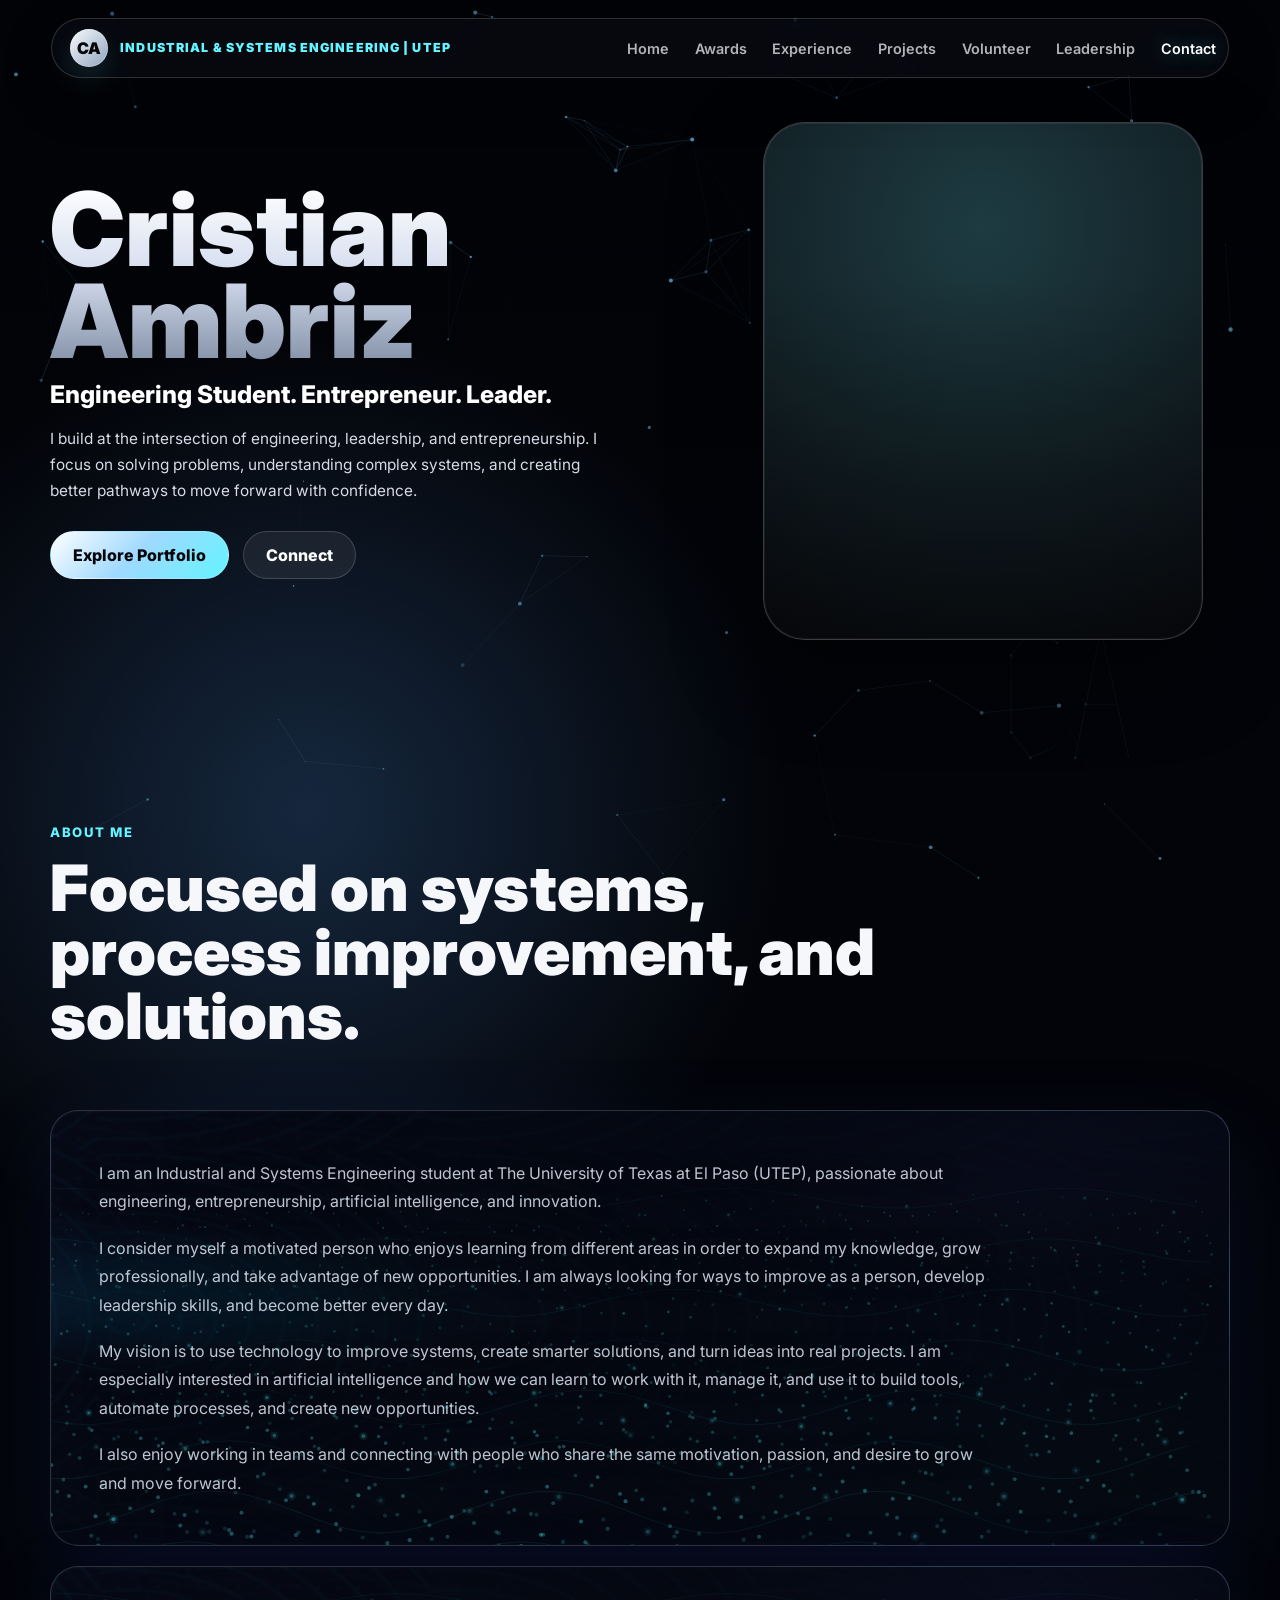
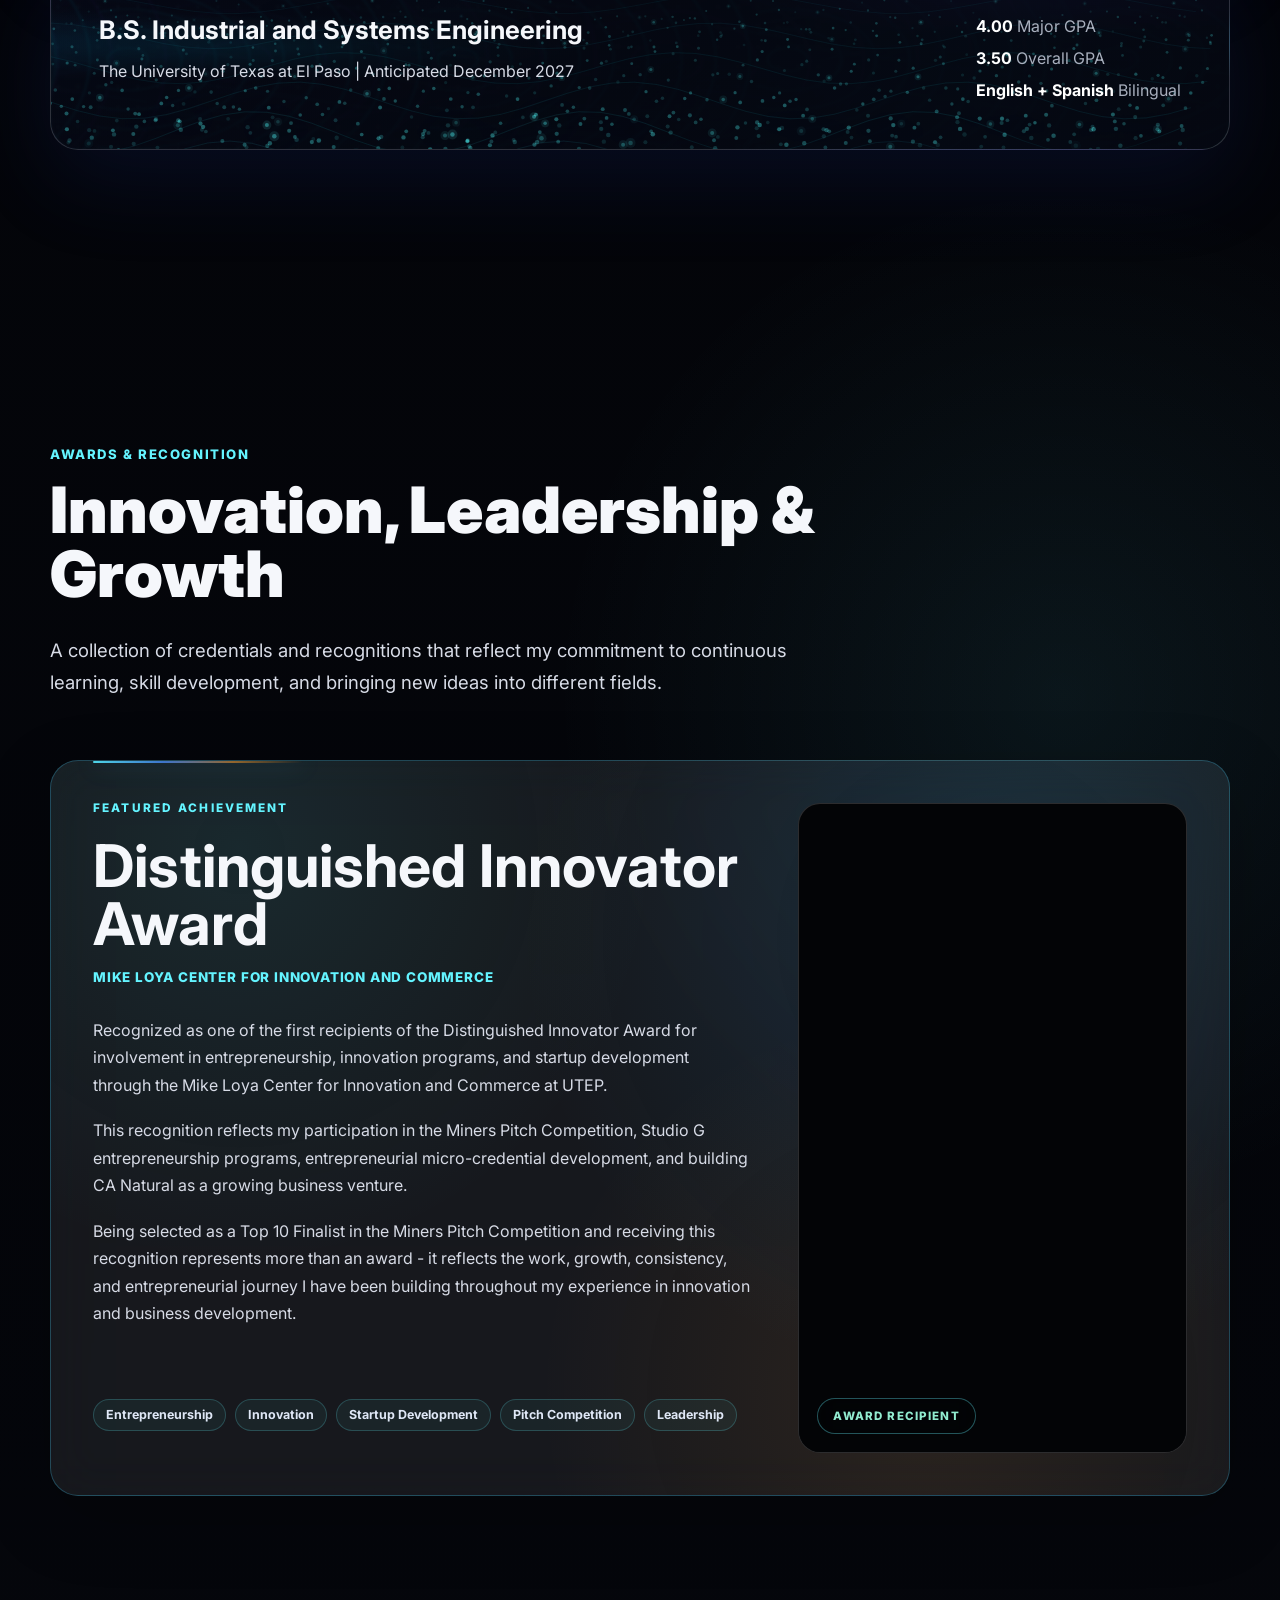
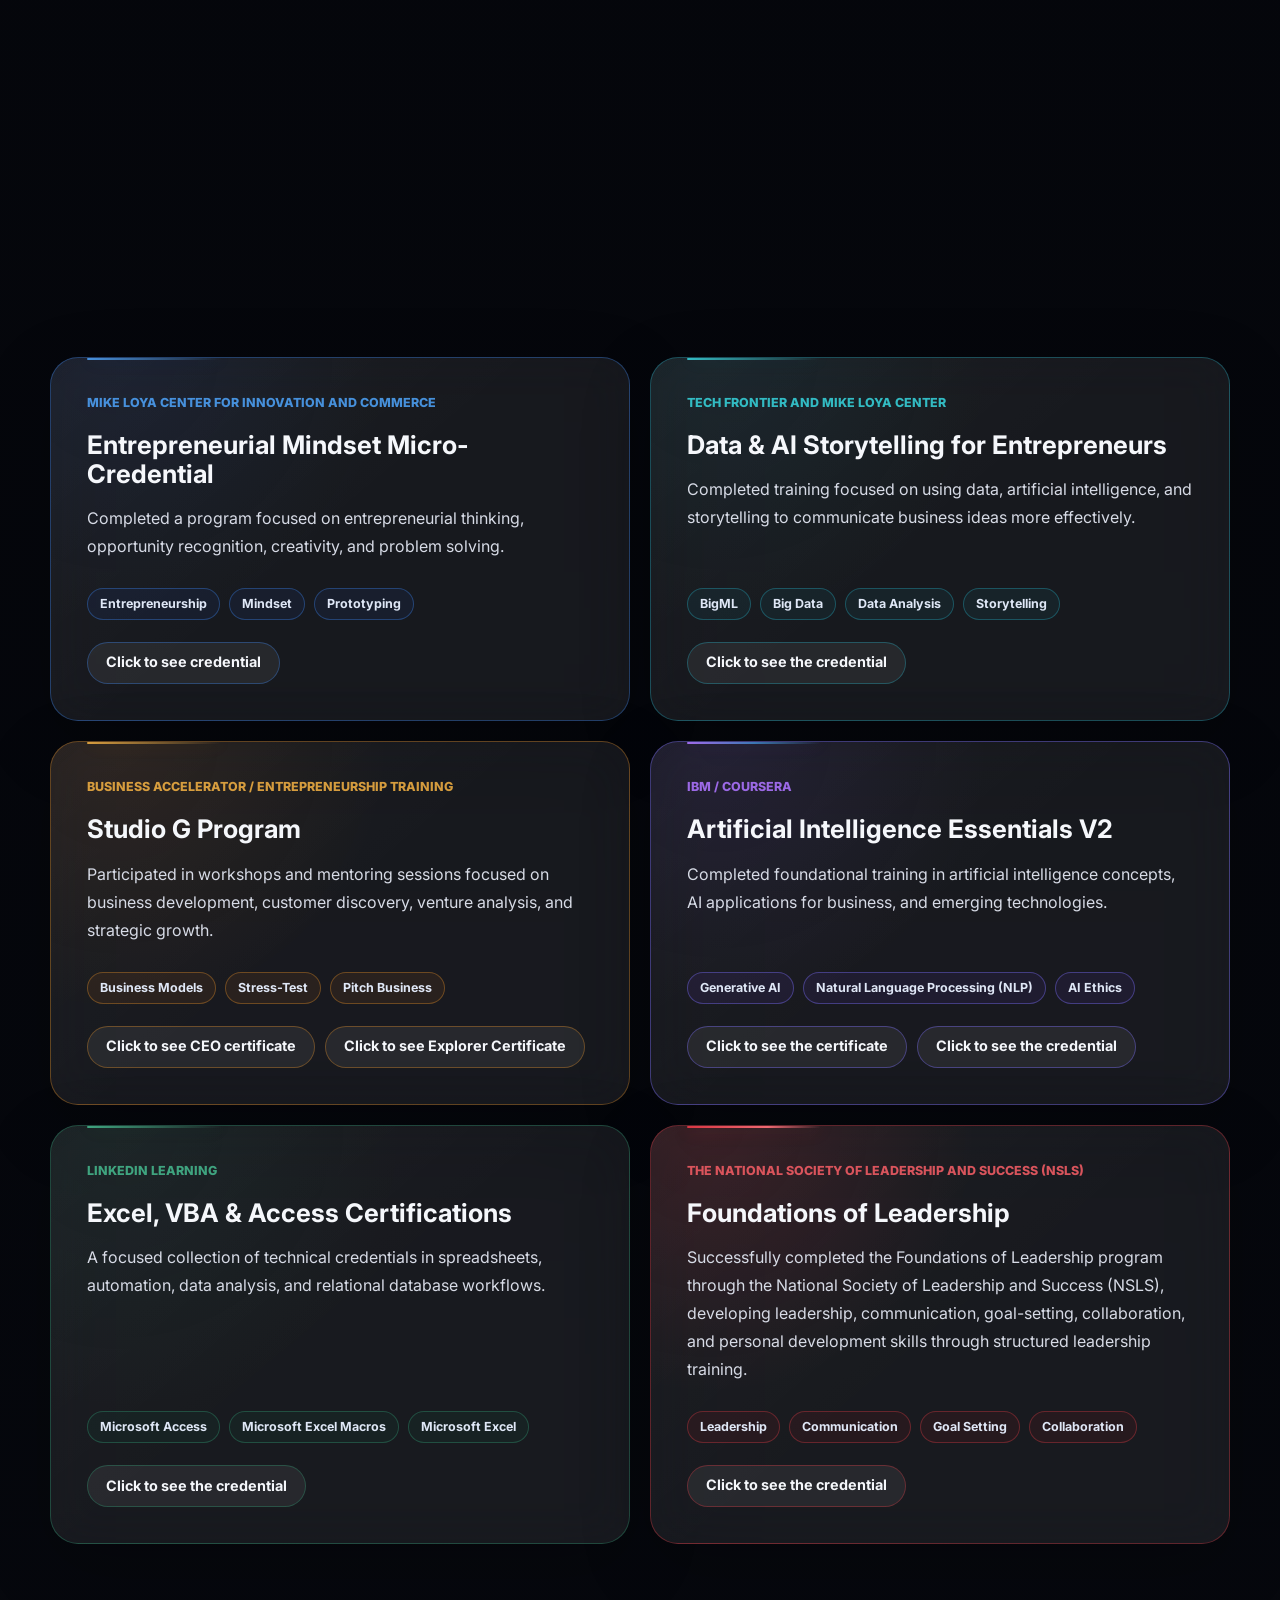
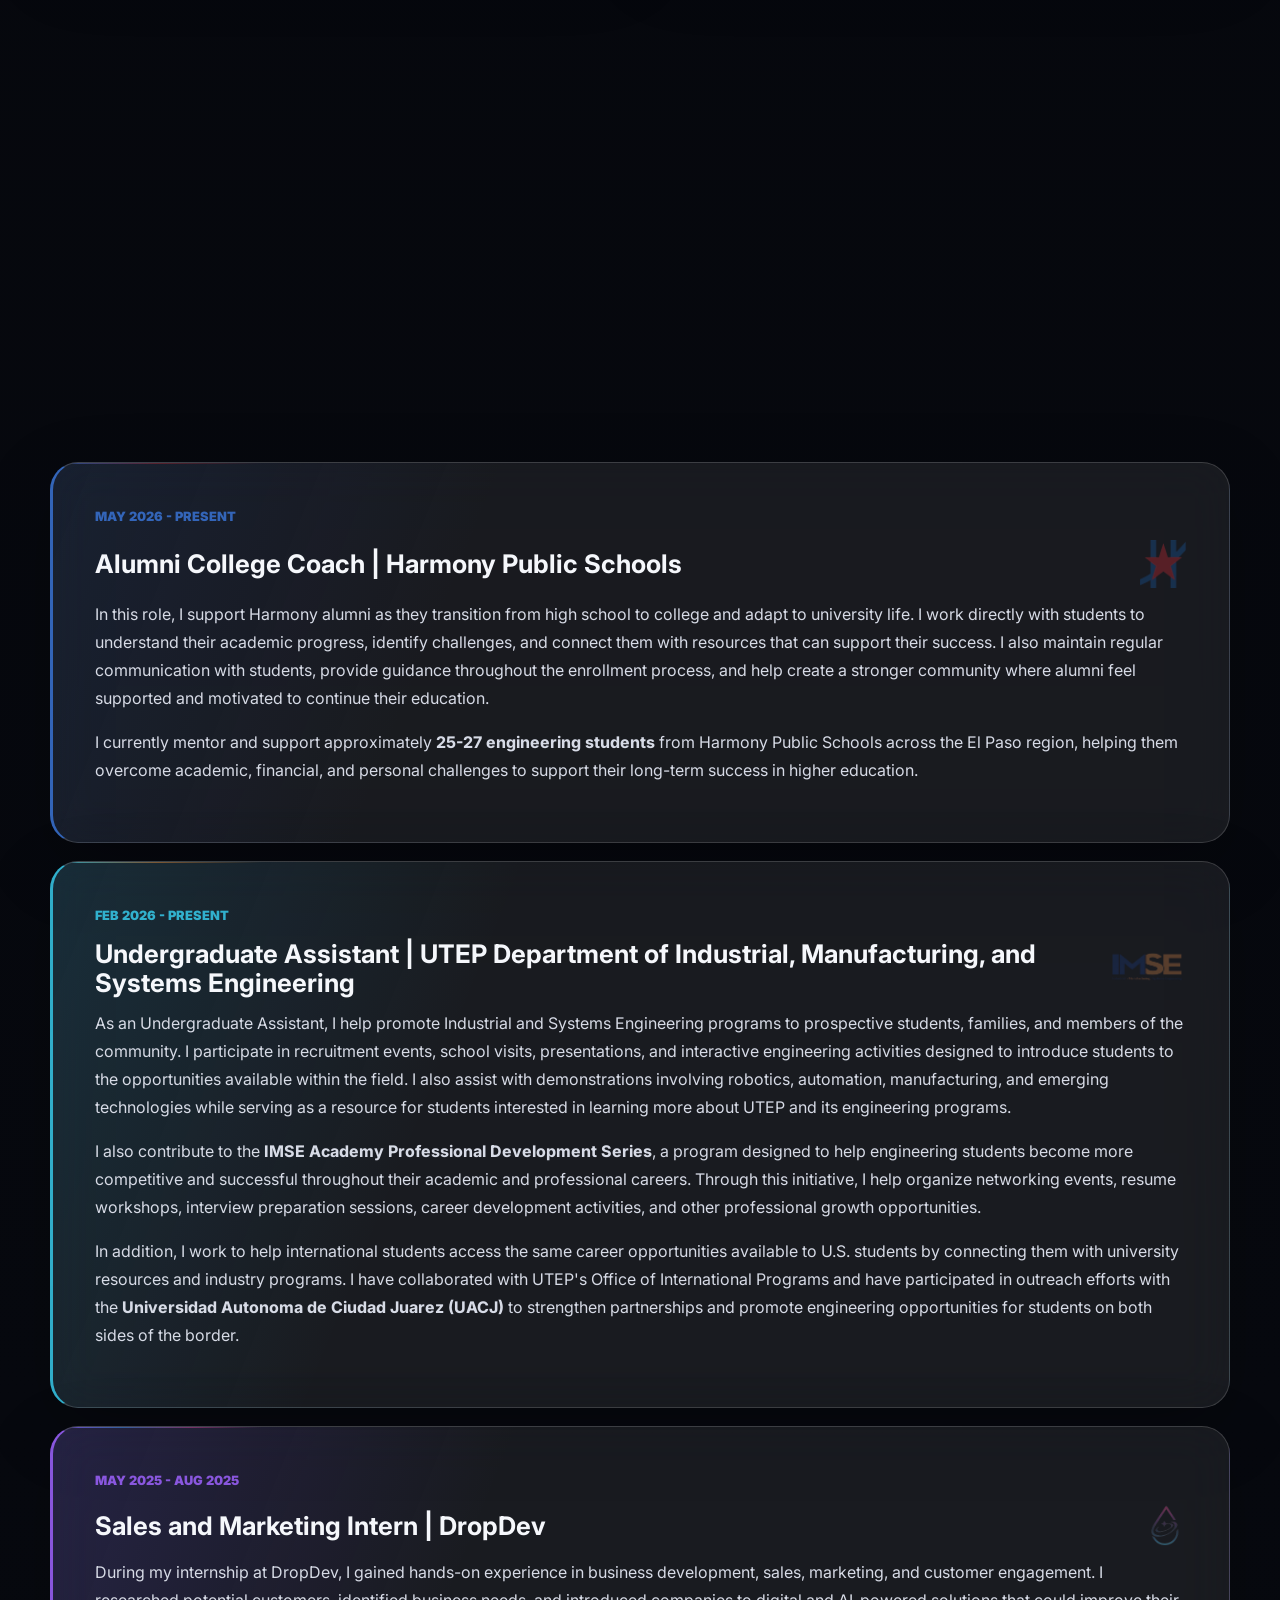
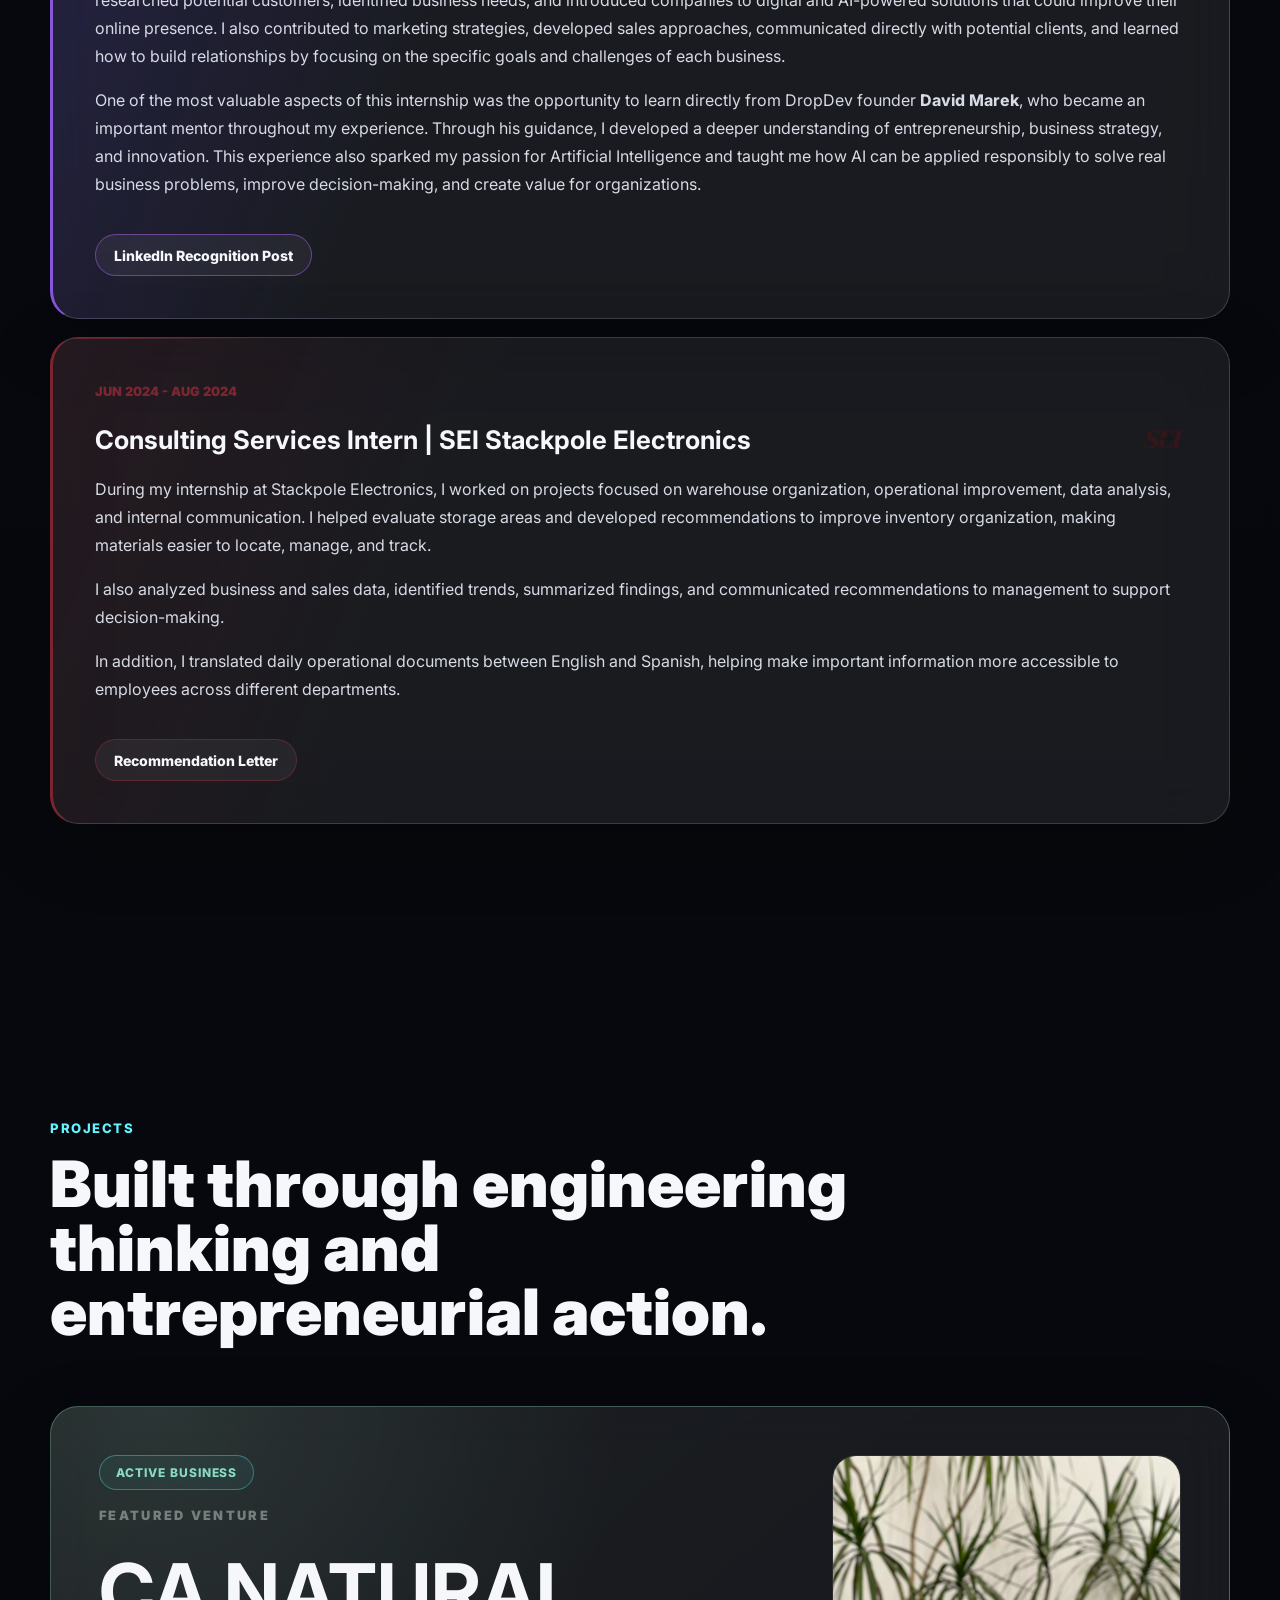
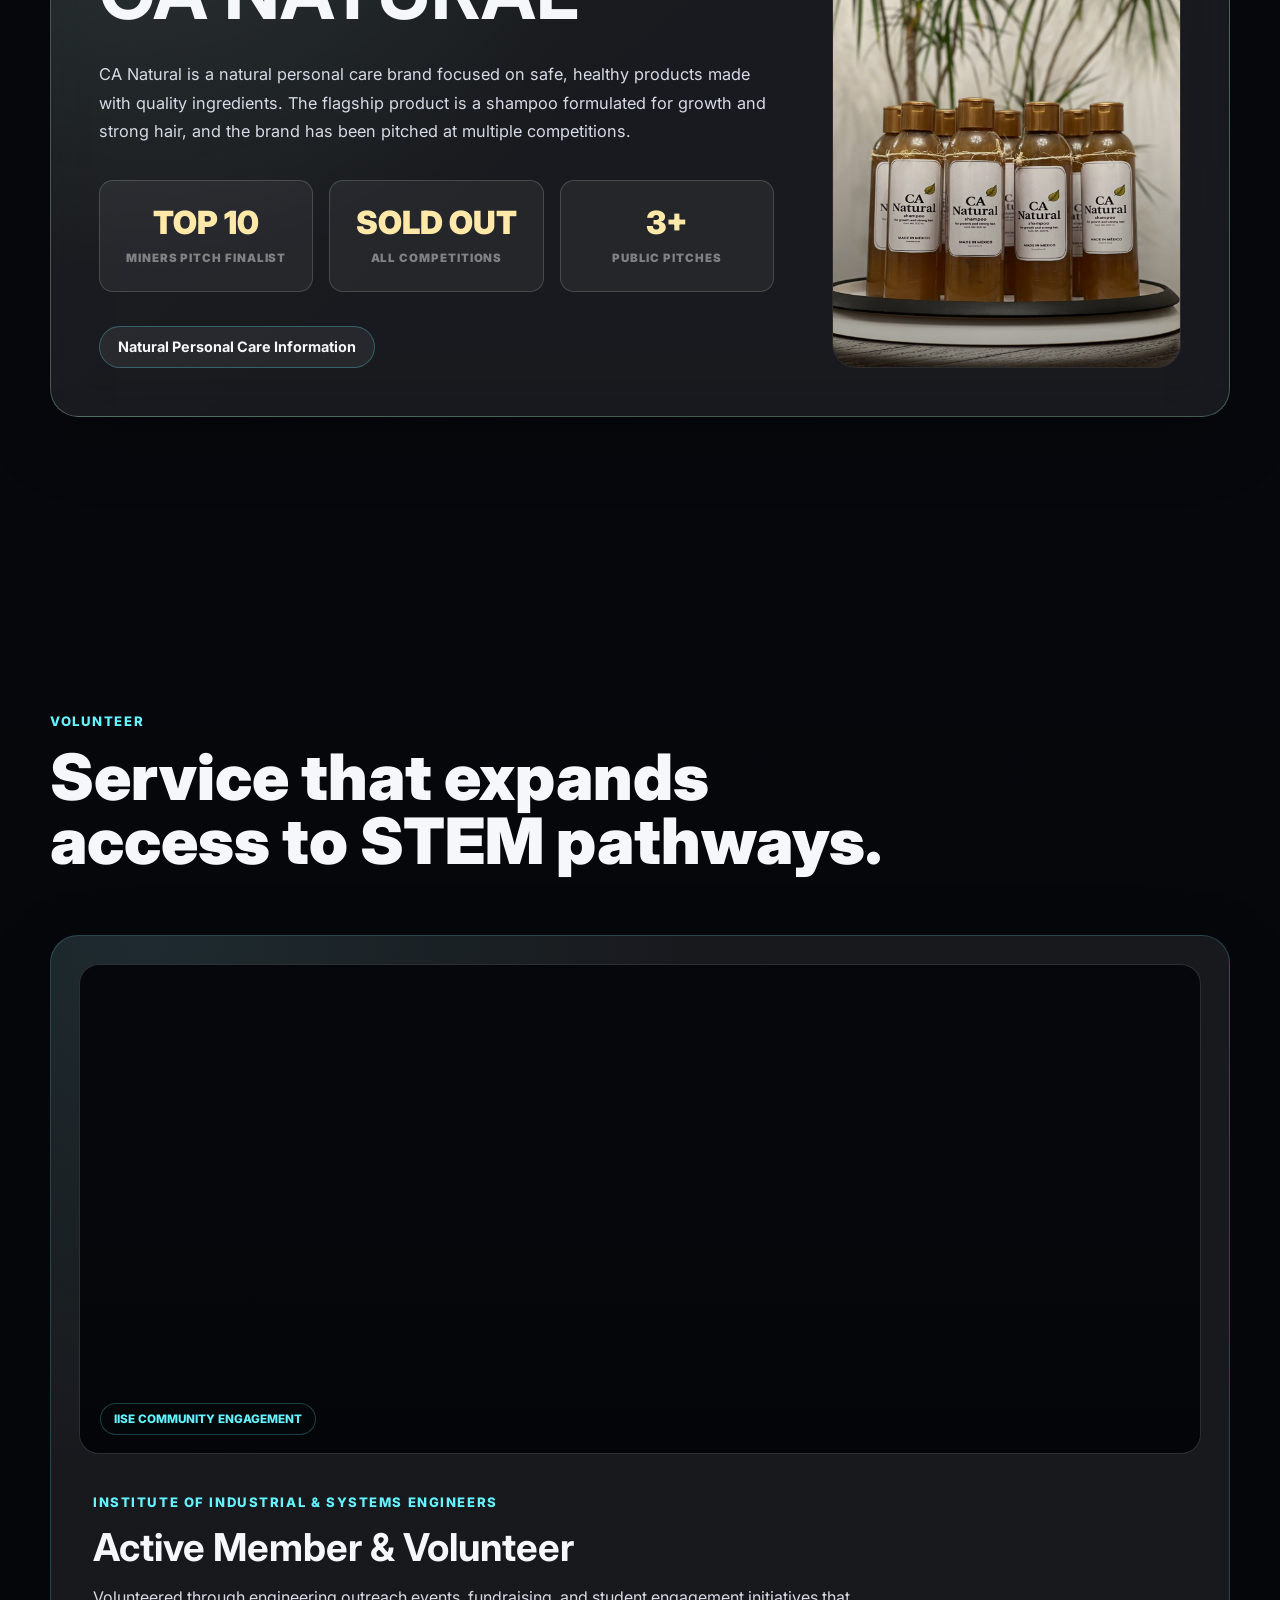
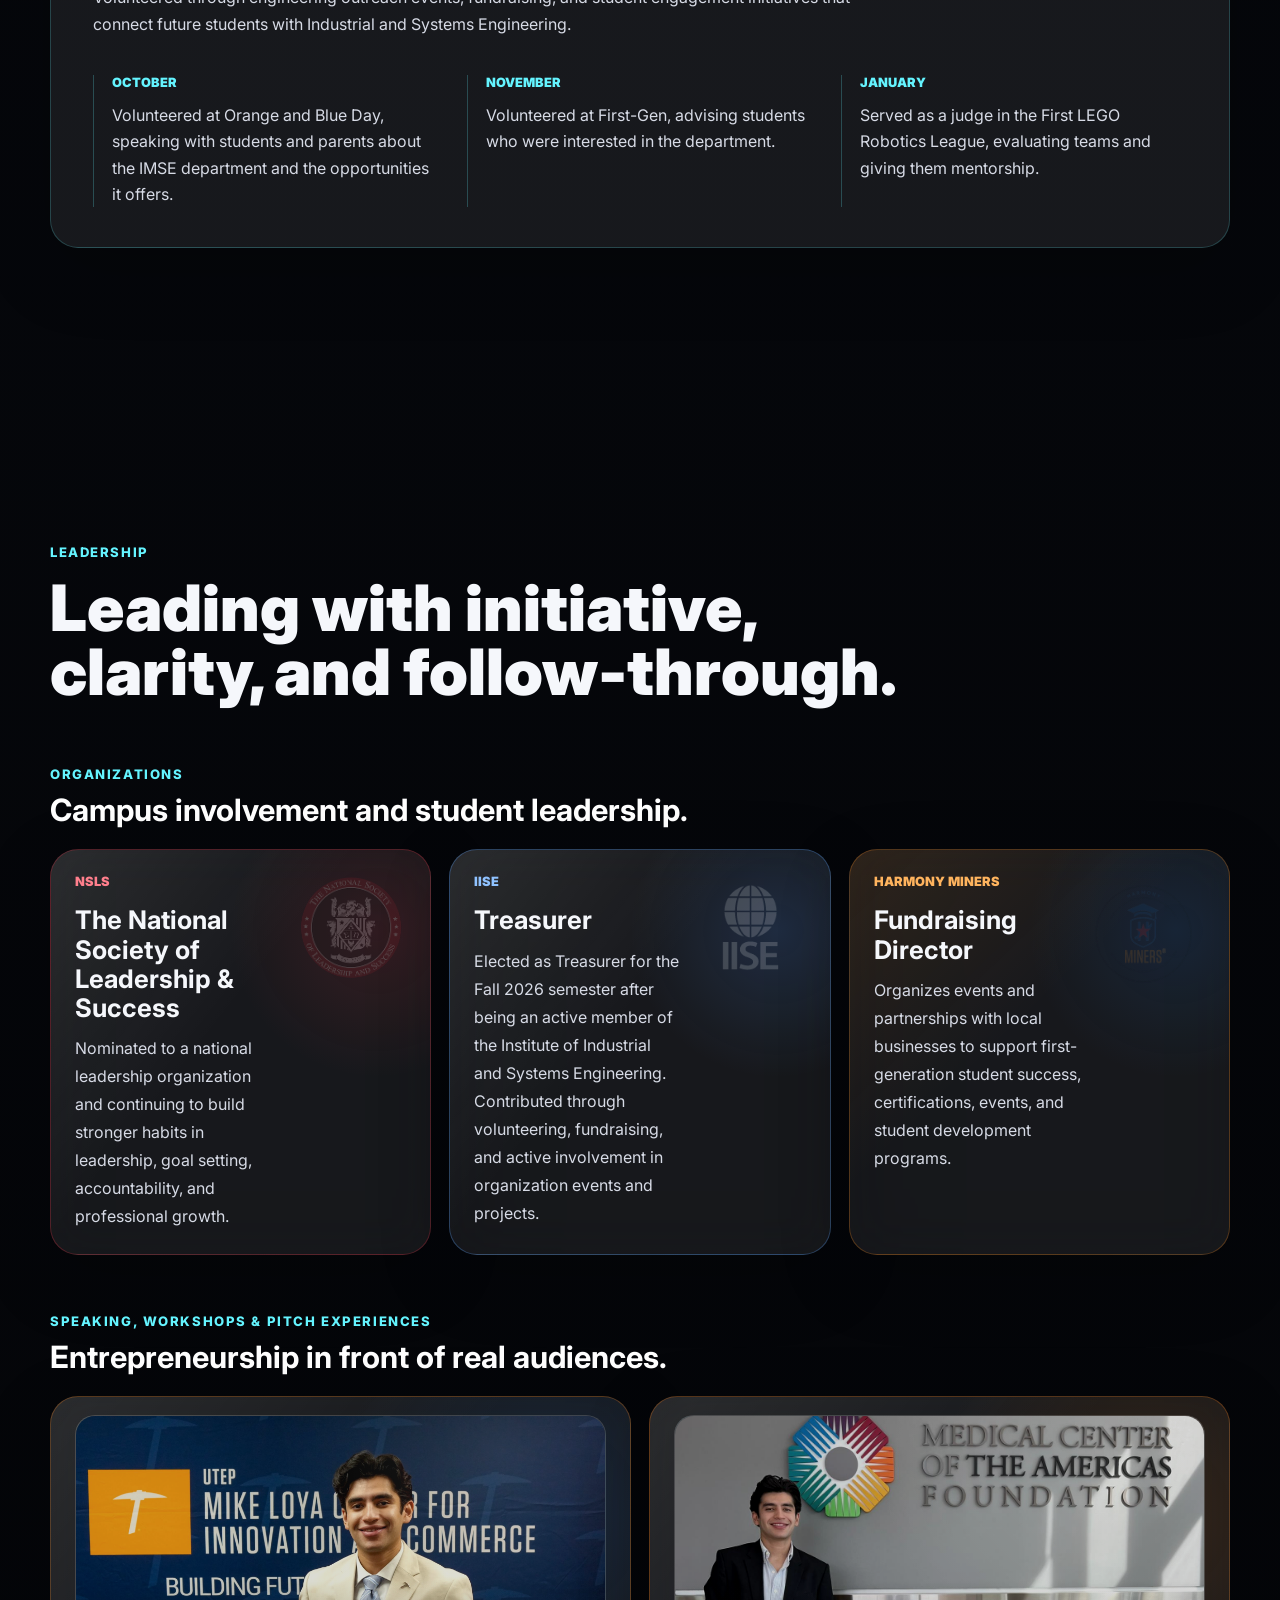
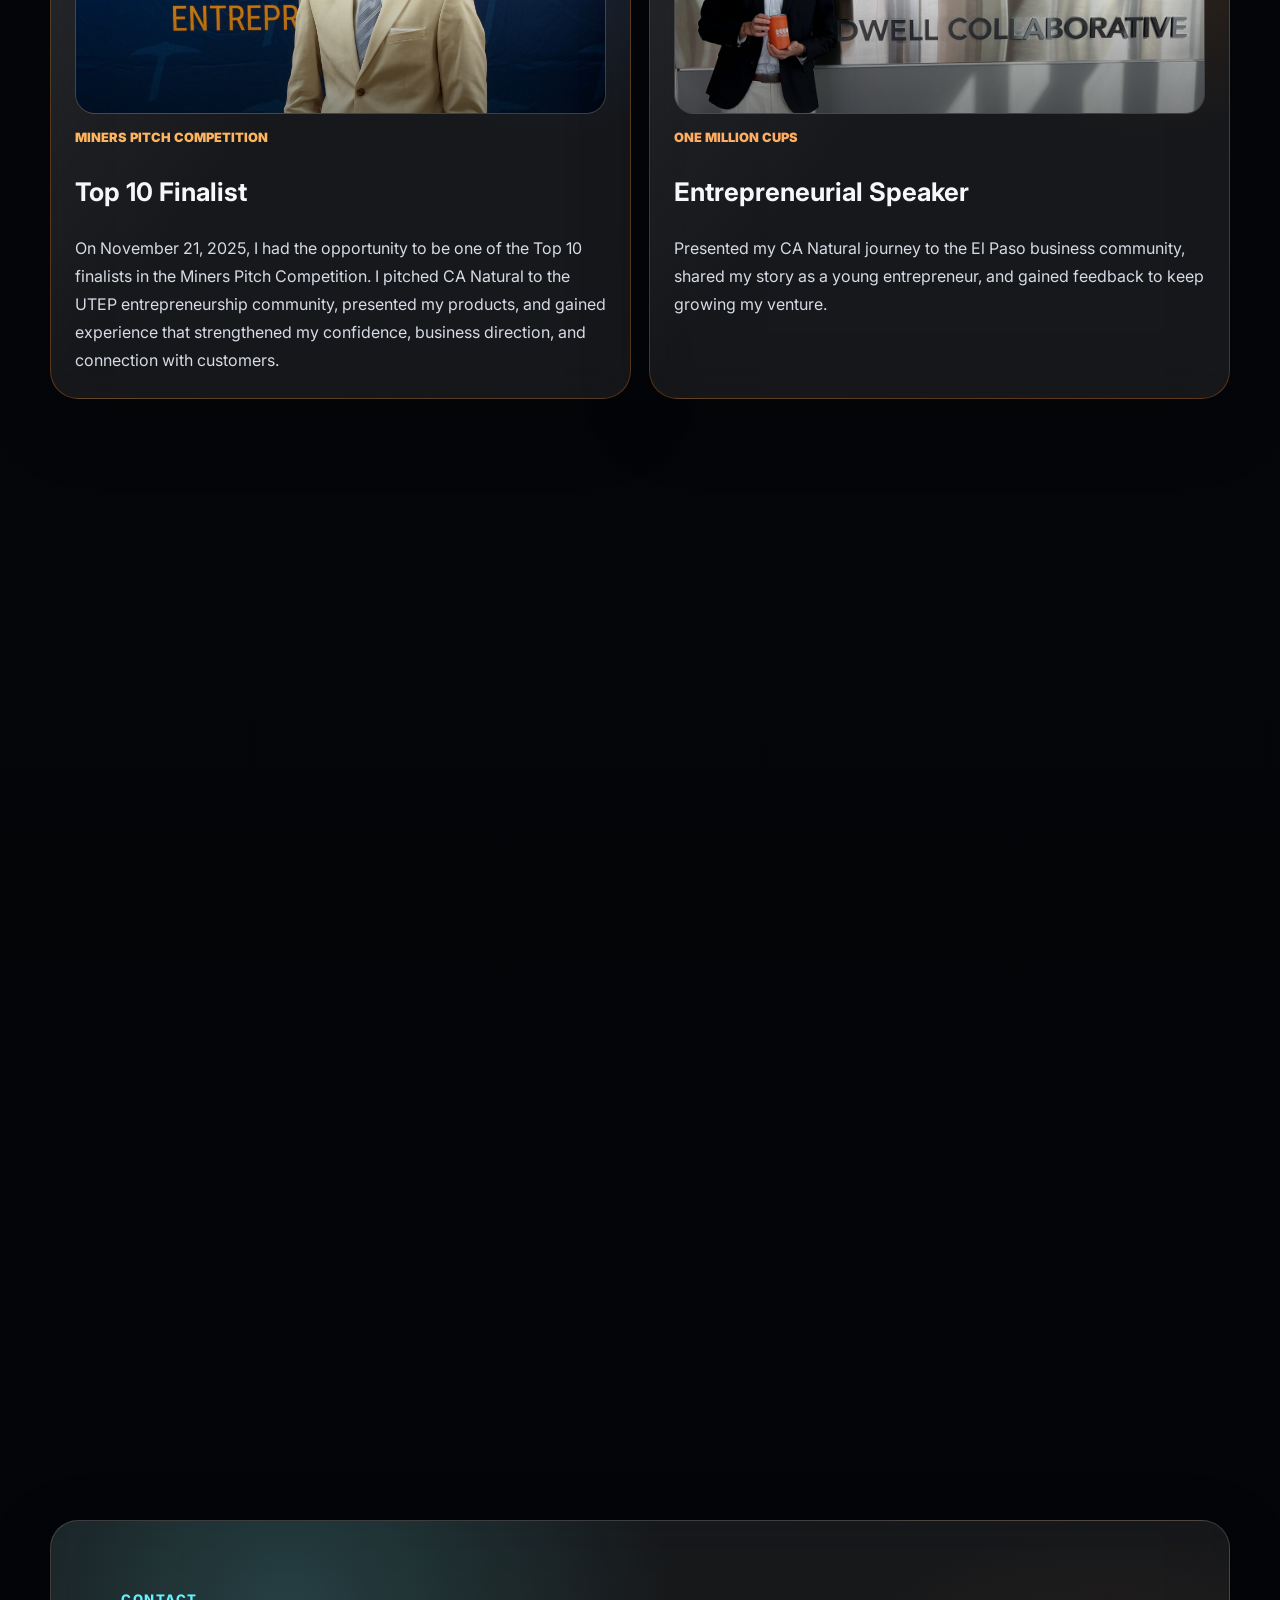
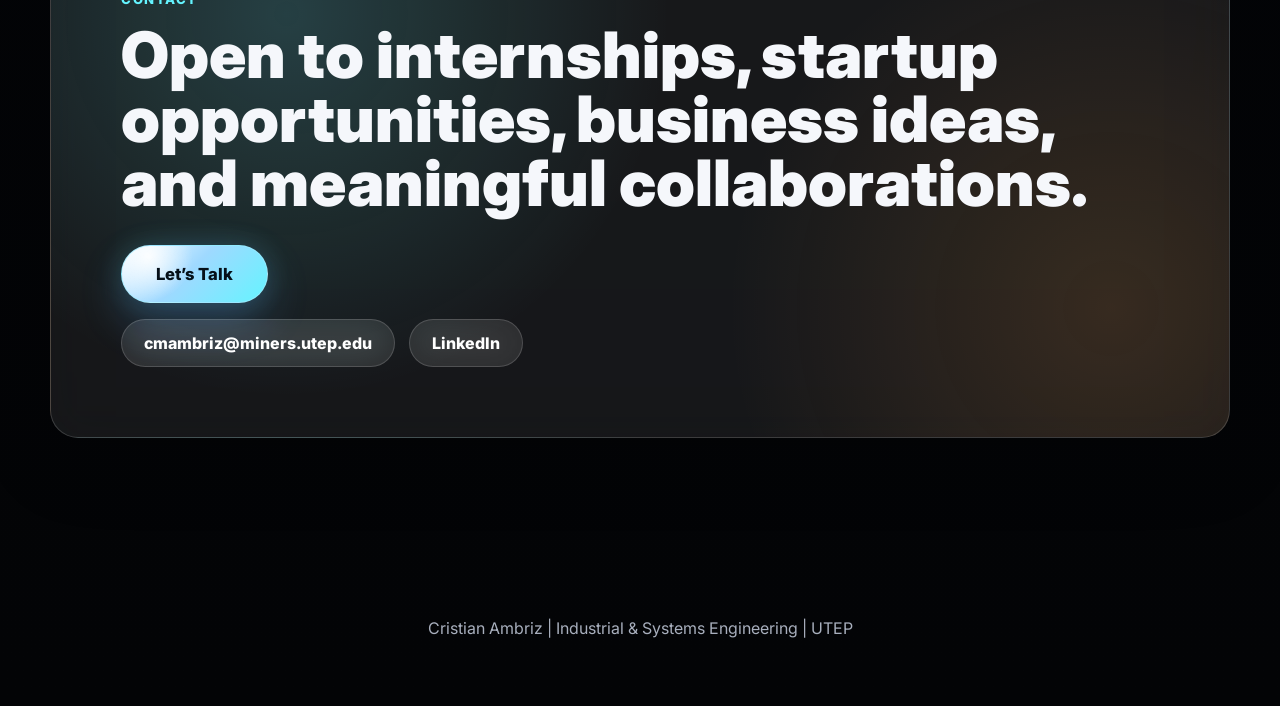
==== commit 3d66a1f8: "Add entrepreneurial mindset credential link" ====
--- a/index.html
+++ b/index.html
@@ -243,6 +243,14 @@
               <span>Mindset</span>
               <span>Prototyping</span>
             </div>
+            <a
+              class="credential-action"
+              href="https://achievementstudio.com/portfolio/2021358774/badgeview/1980638678"
+              target="_blank"
+              rel="noopener noreferrer"
+            >
+              Click to see credential
+            </a>
           </article>
           <article class="recognition-card award-theme data-storytelling-award reveal">
             <p class="recognition-organization">Tech Frontier and Mike Loya Center</p>
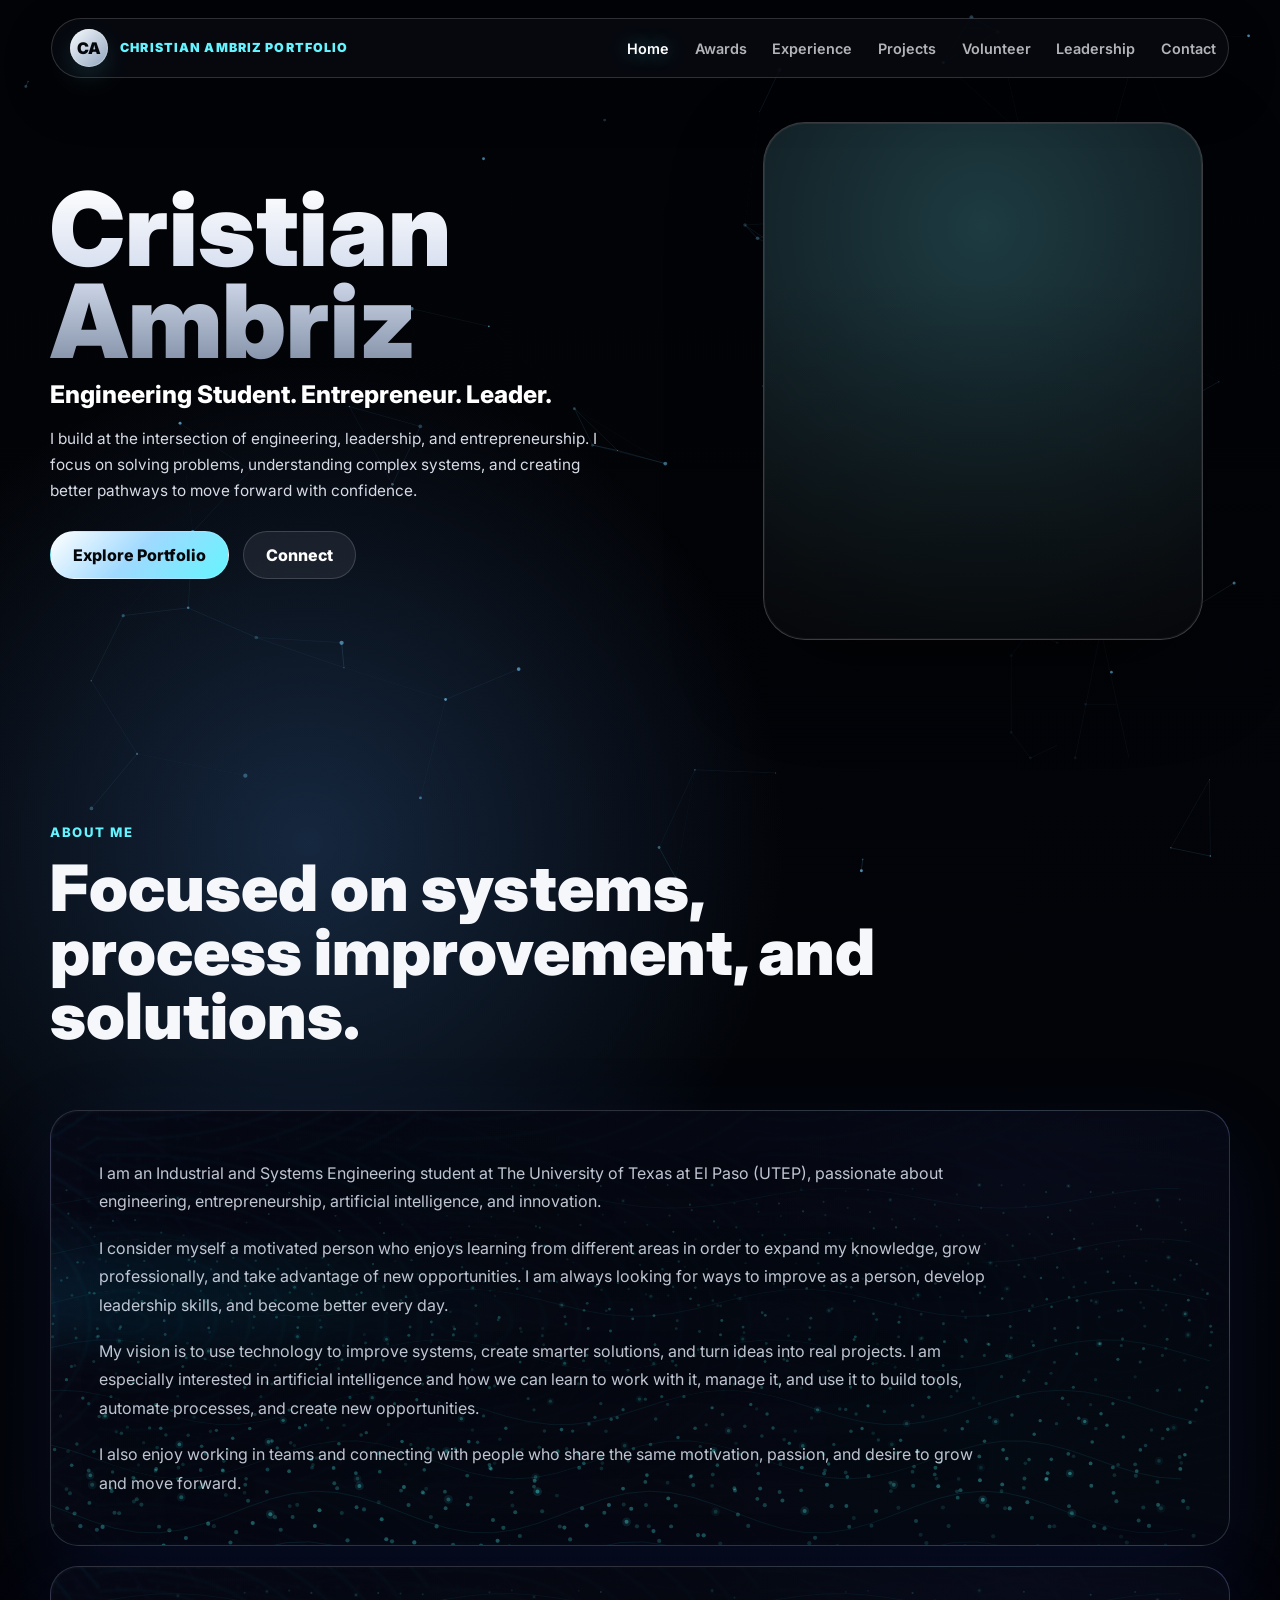
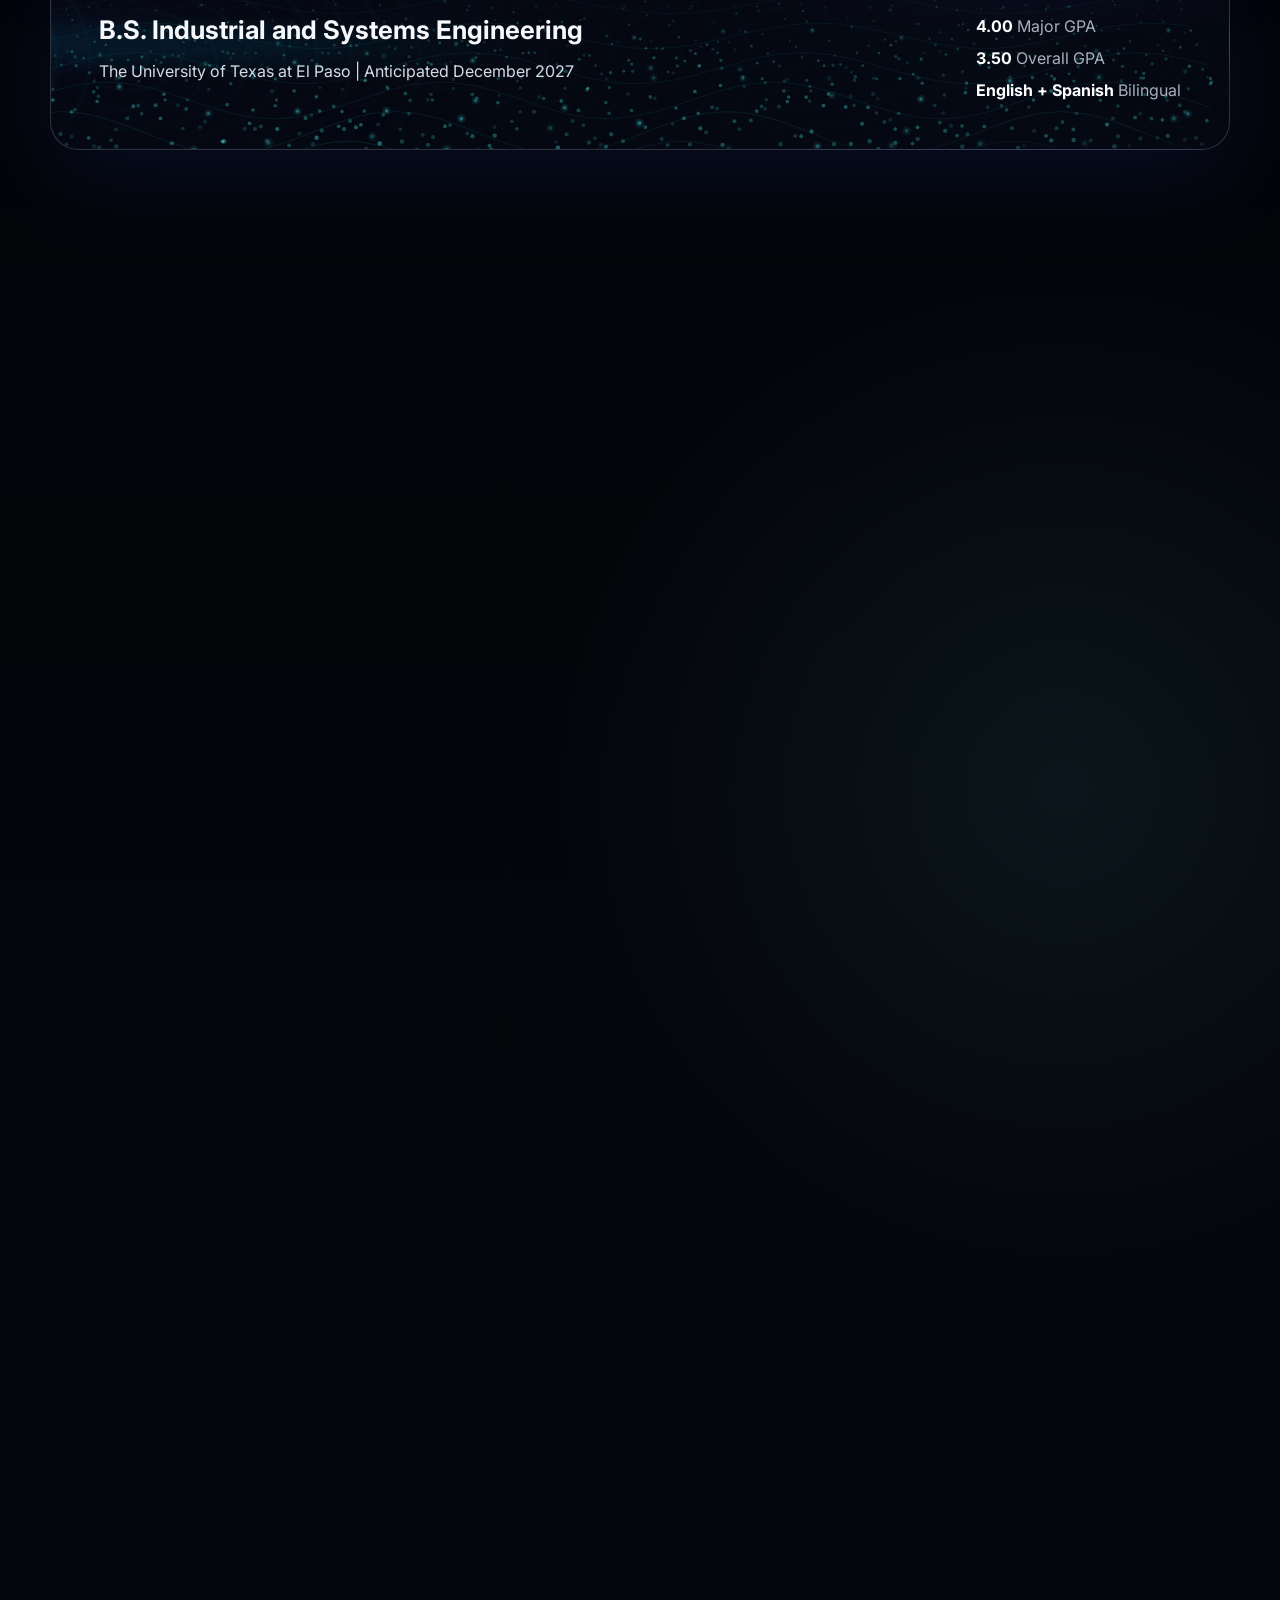
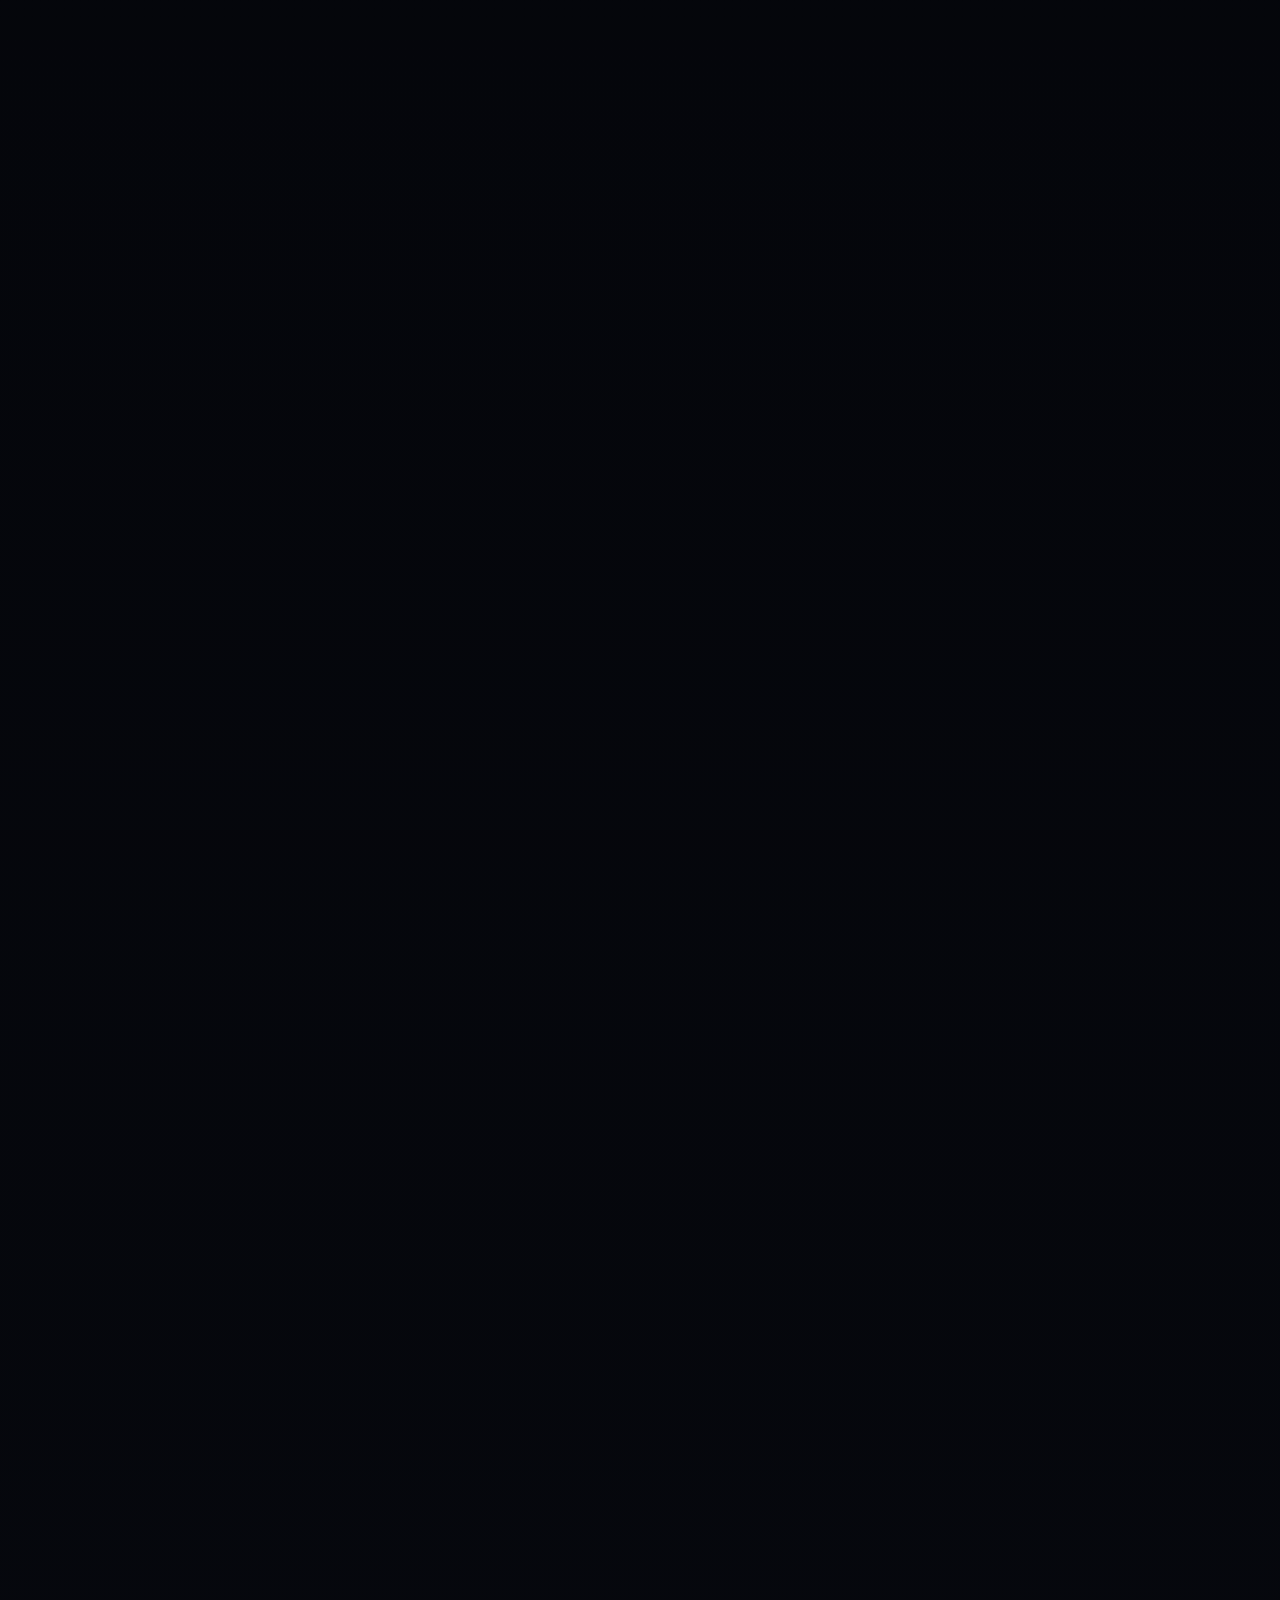
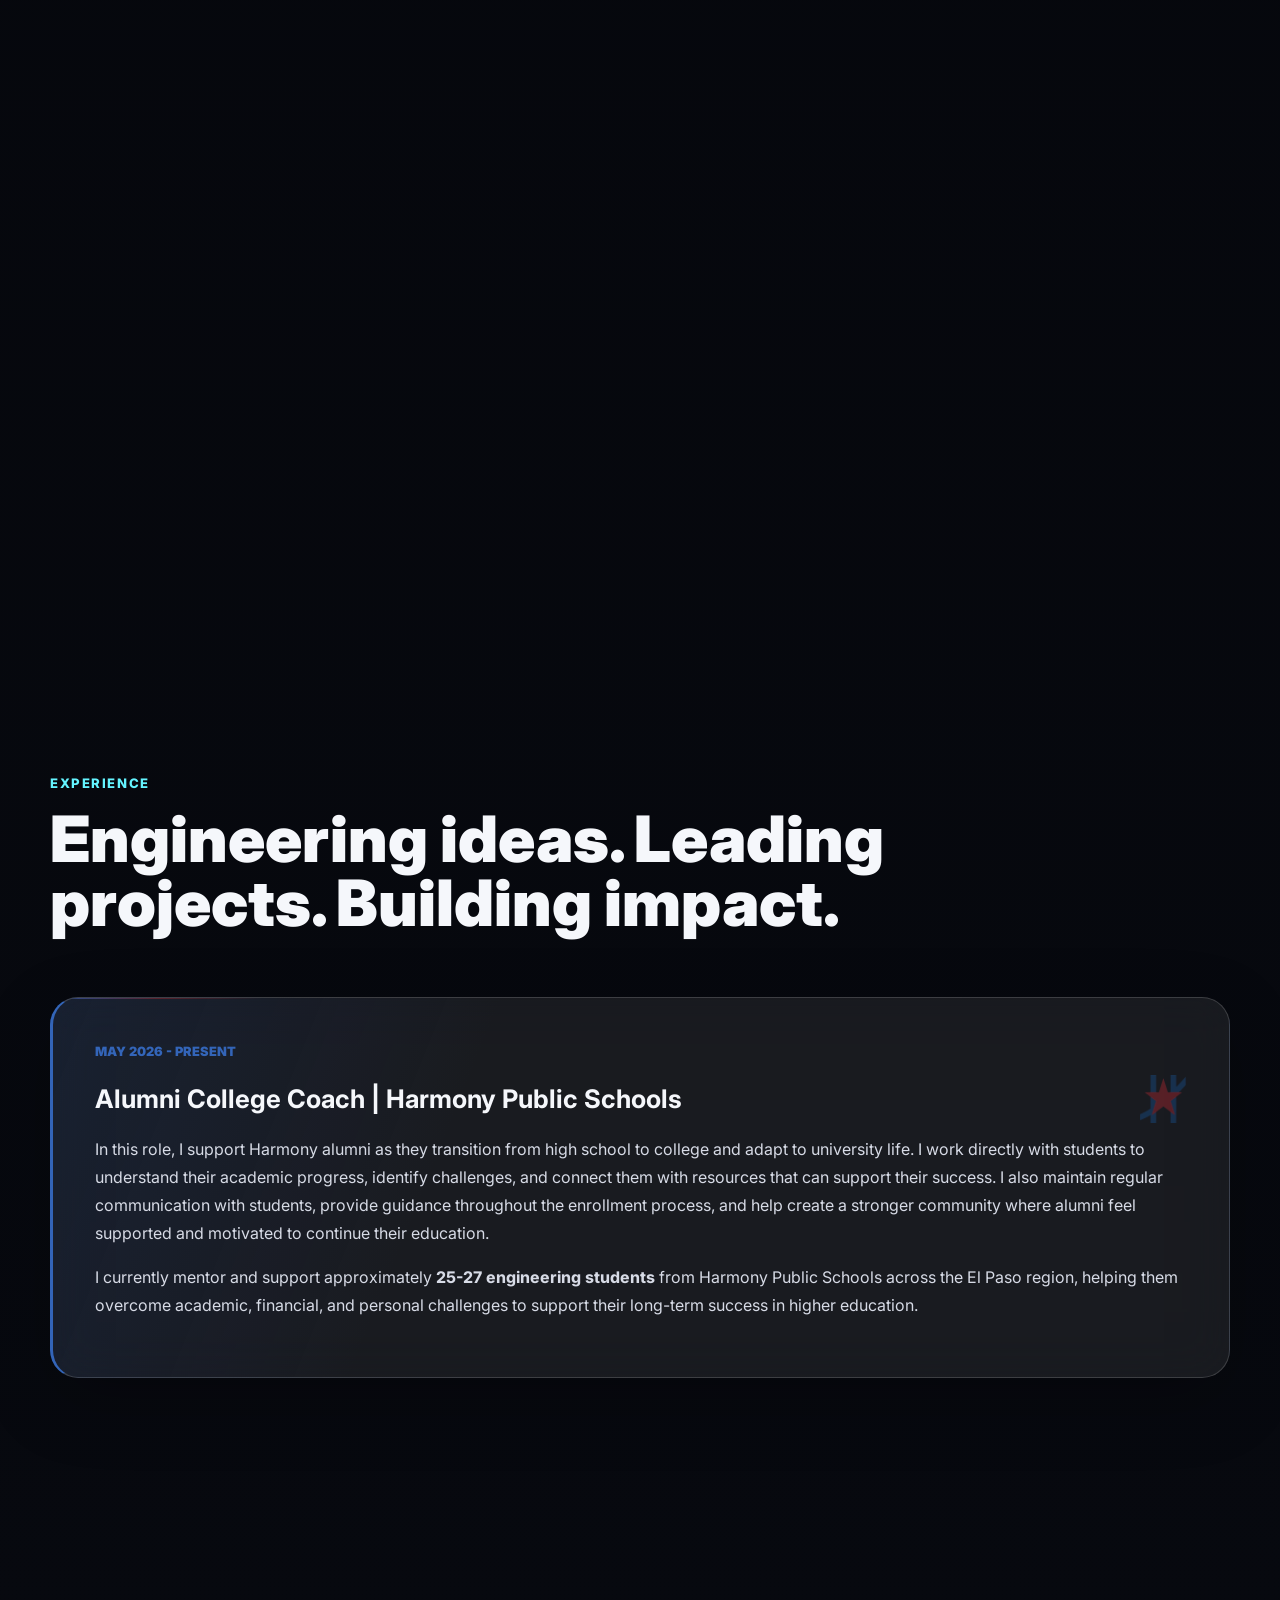
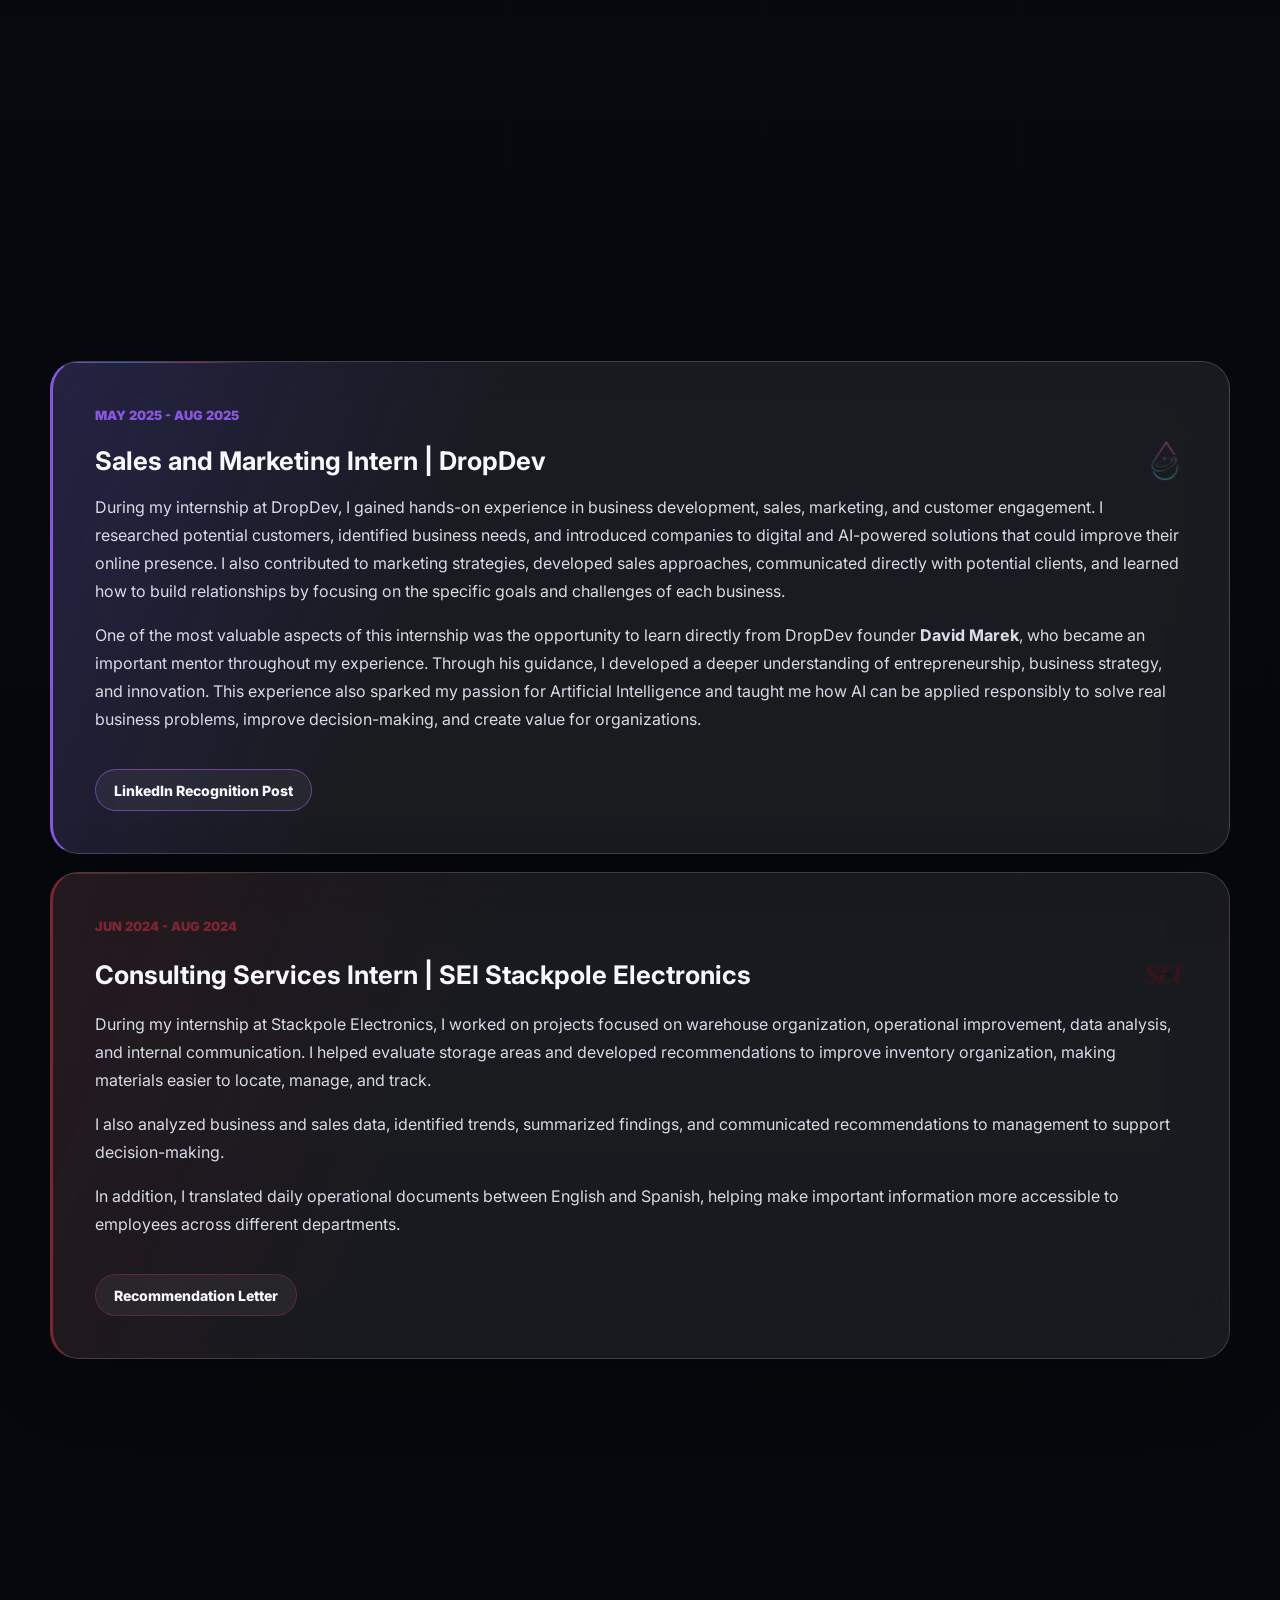
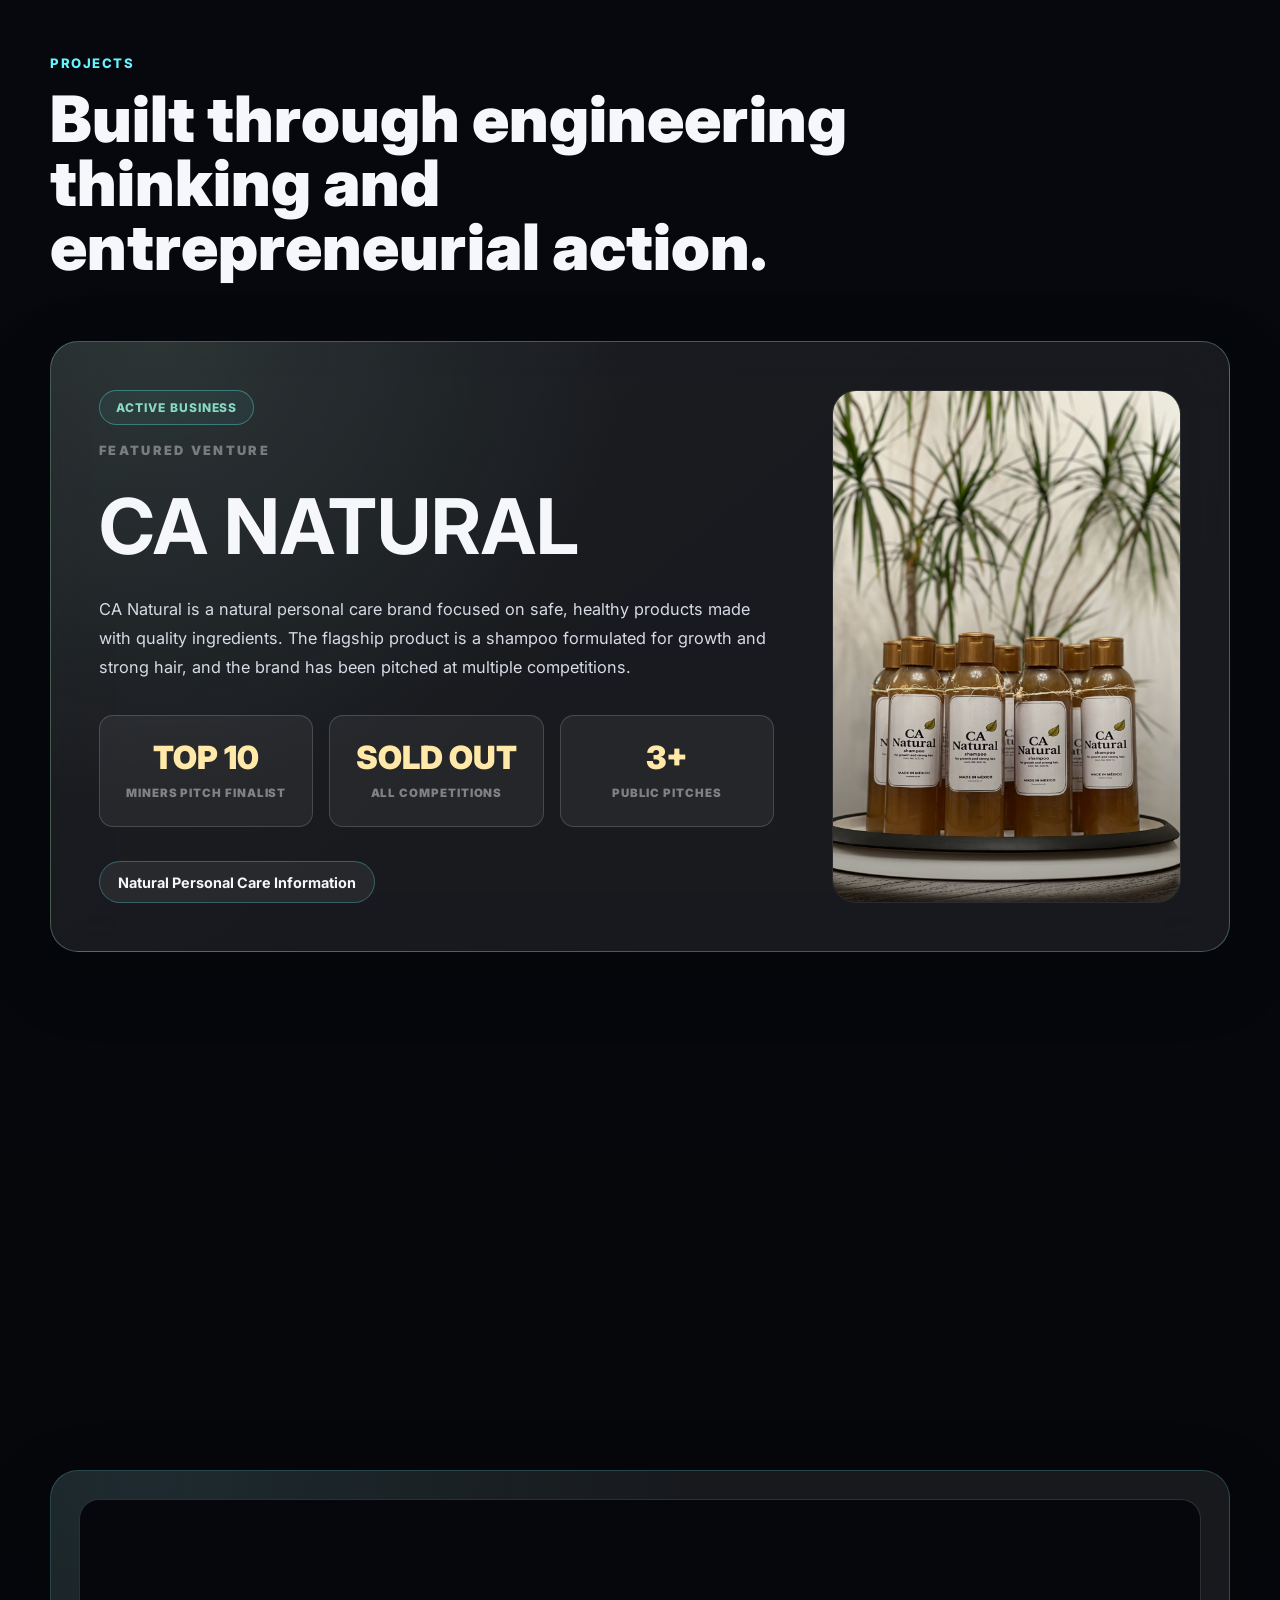
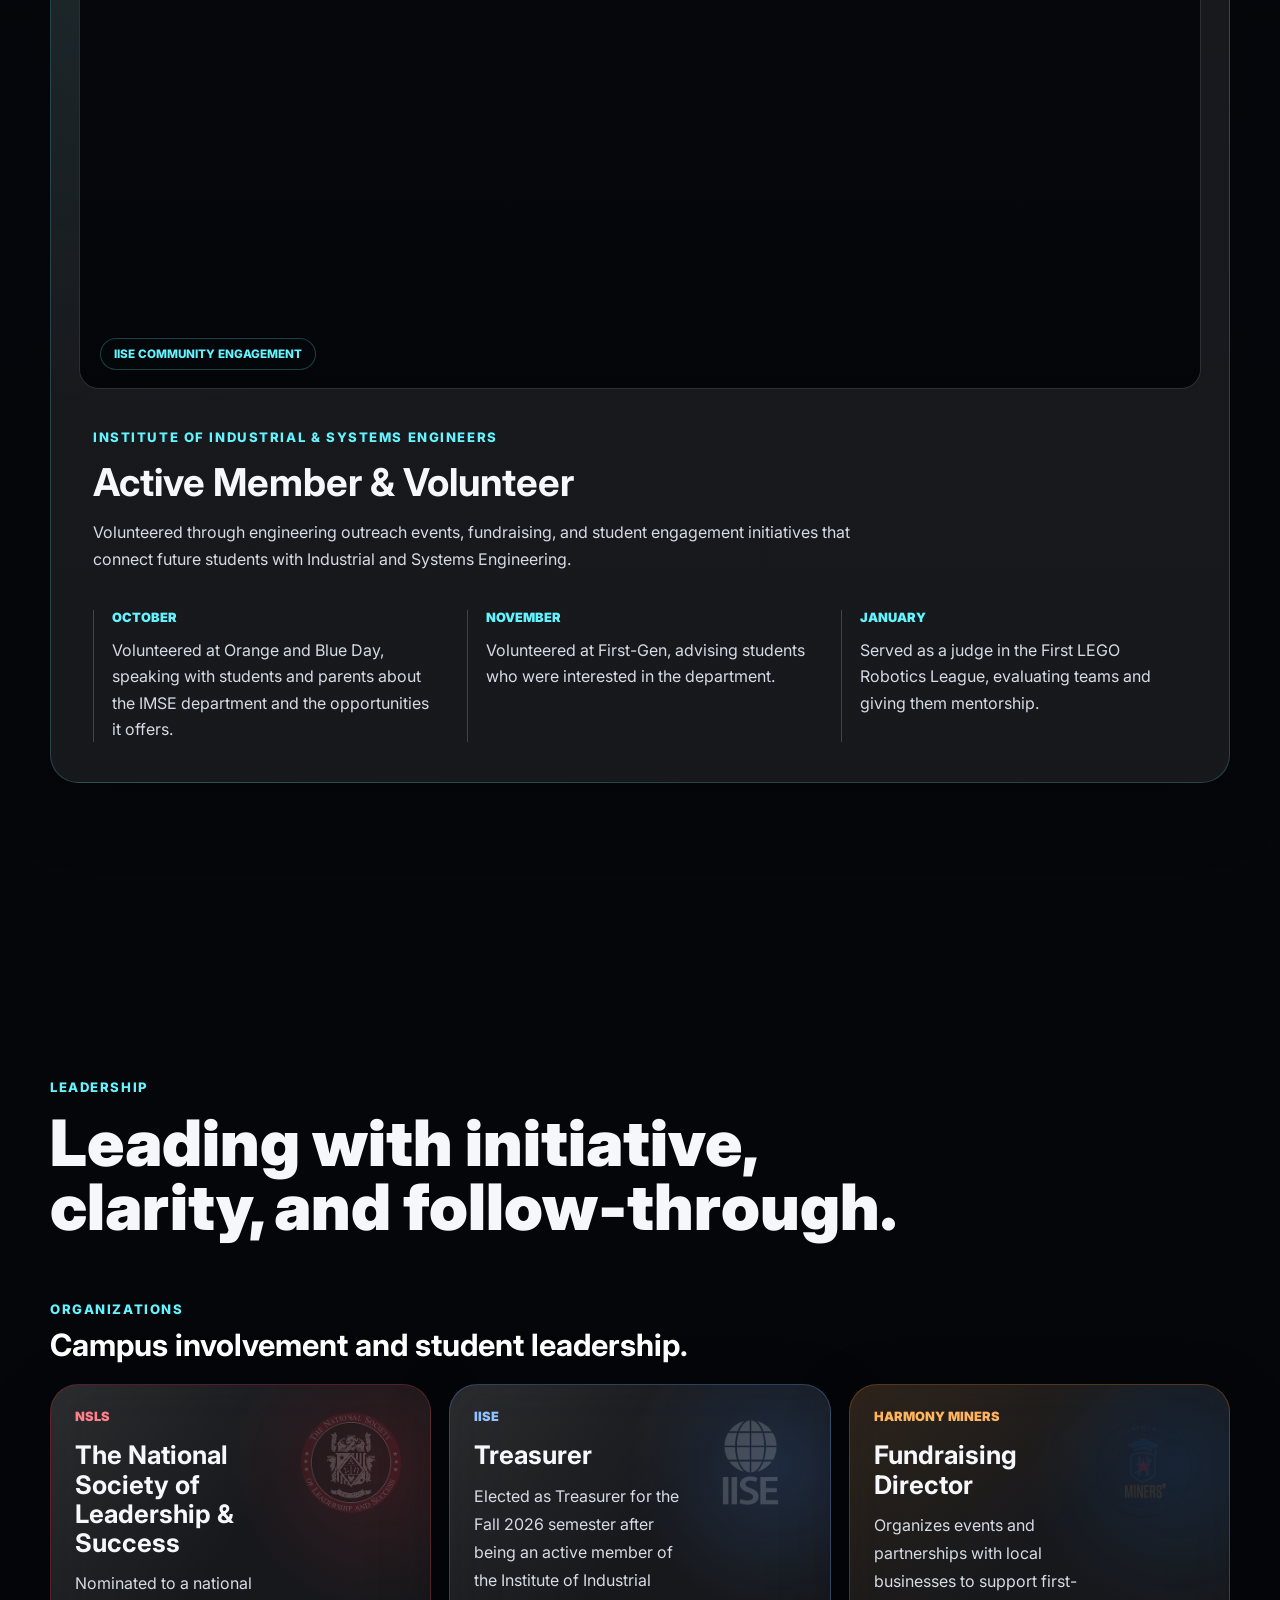
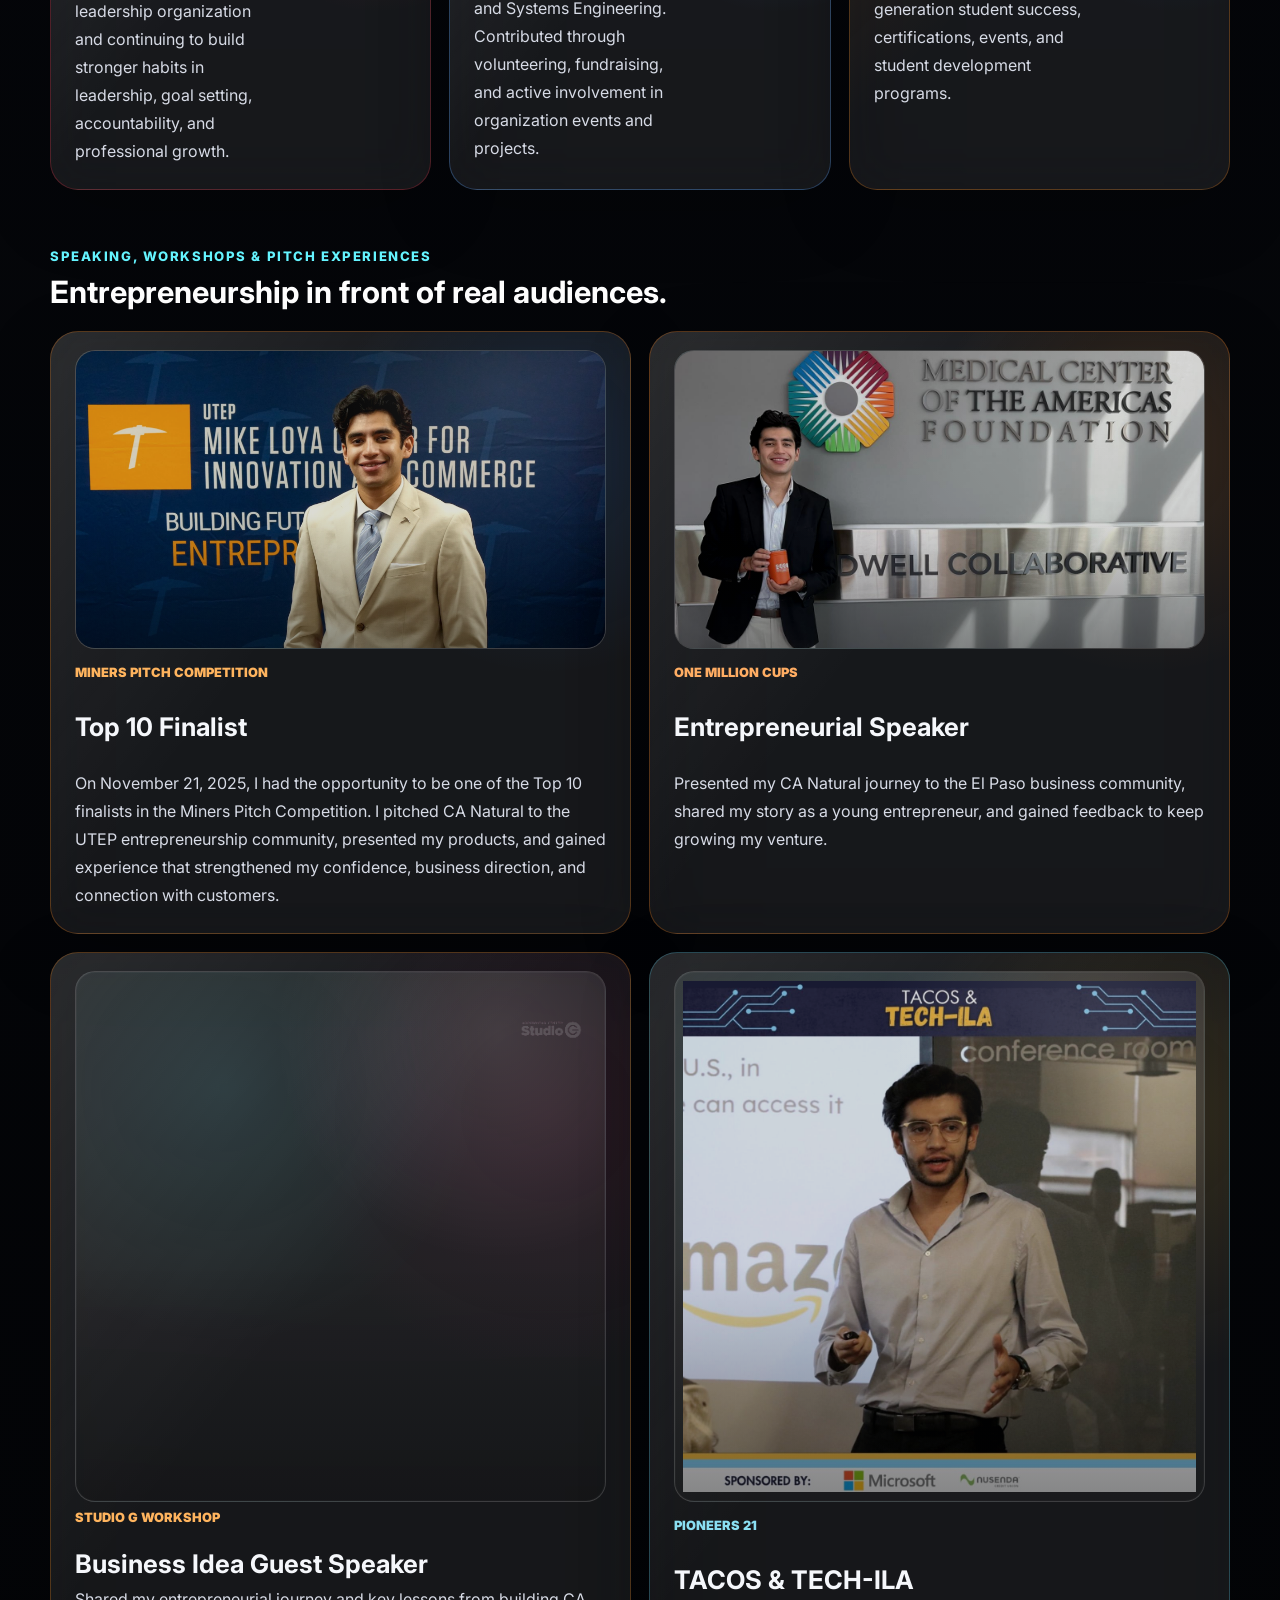
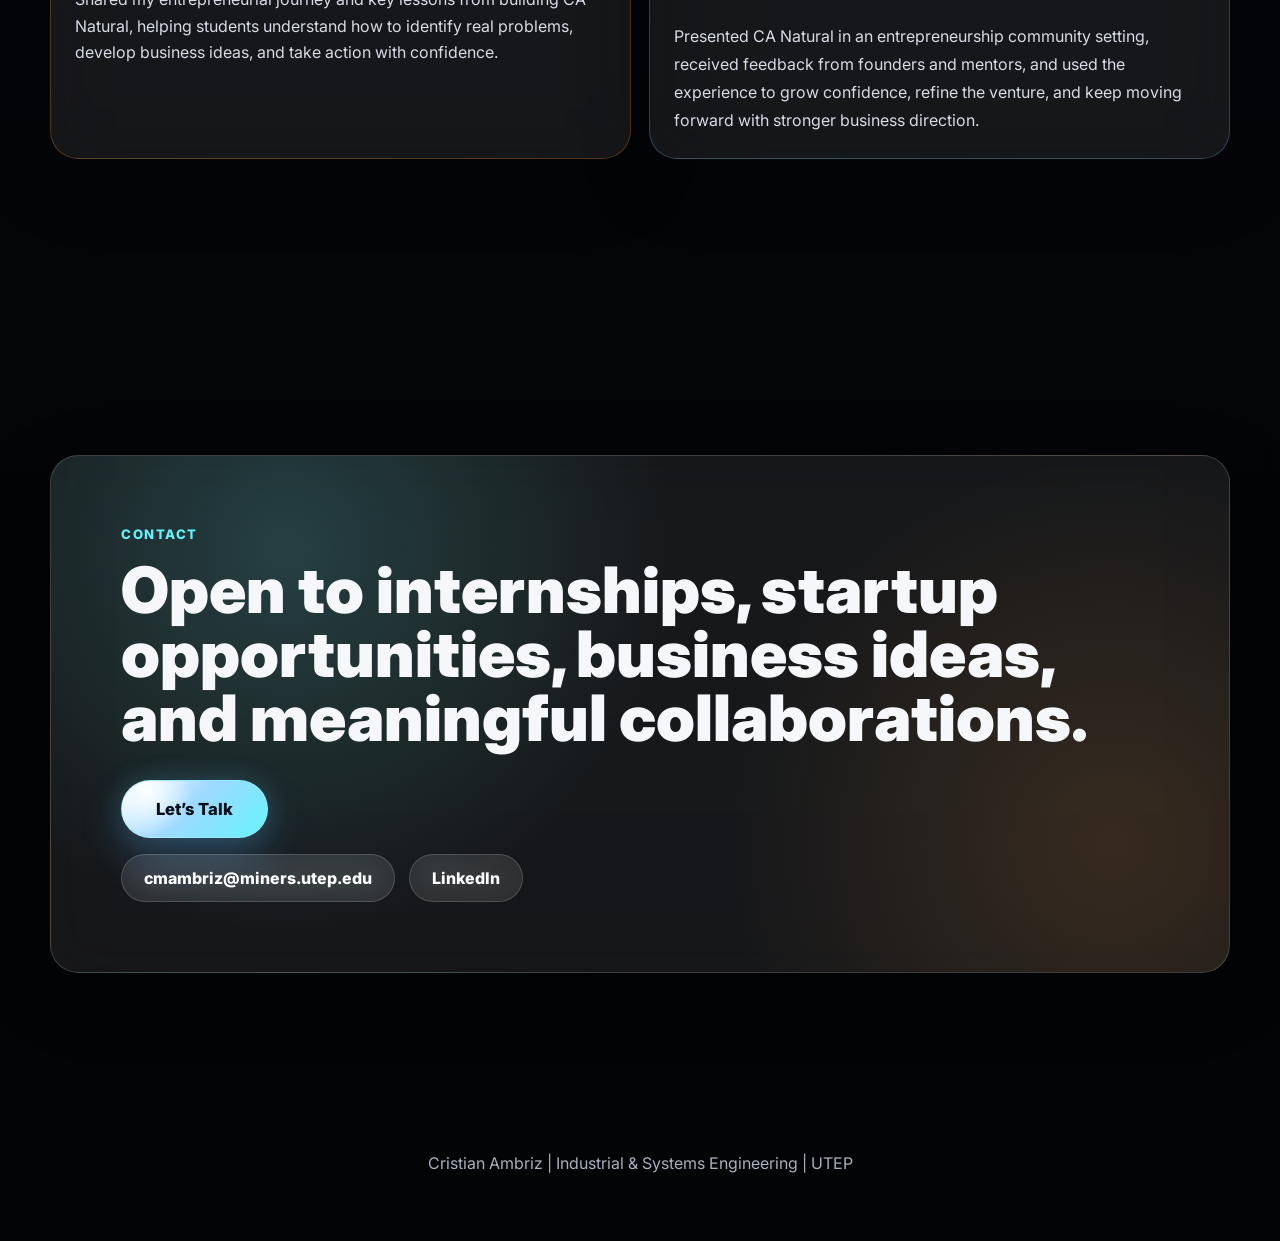
==== commit 07471168: "Update portfolio header and add Lean Six Sigma certification" ====
--- a/index.html
+++ b/index.html
@@ -25,9 +25,9 @@
 
     <header class="site-header">
       <nav class="nav-shell" aria-label="Primary navigation">
-        <a class="brand-mark brand-identity" href="#home" aria-label="Cristian Ambriz Industrial and Systems Engineering UTEP home">
+        <a class="brand-mark brand-identity" href="#home" aria-label="Christian Ambriz Portfolio home">
           <span class="brand-badge">CA</span>
-          <span class="brand-title">Industrial &amp; Systems Engineering | UTEP</span>
+          <span class="brand-title">Christian Ambriz Portfolio</span>
         </a>
         <button class="nav-toggle" type="button" aria-label="Open menu" aria-expanded="false">
           <span></span>
@@ -184,6 +184,32 @@
           </div>
         </article>
         <div class="recognition-grid">
+          <article class="recognition-card award-theme six-sigma-award reveal">
+            <p class="recognition-organization">Six Sigma Global Institute (SSGI)</p>
+            <h3>Lean Six Sigma Yellow Belt Professional</h3>
+            <p class="recognition-description">
+              Successfully completed the Lean Six Sigma Yellow Belt Professional certification through
+              Six Sigma Global Institute (SSGI), gaining foundational knowledge in Lean Six Sigma
+              methodologies, process improvement, waste reduction, cost optimization, operational
+              efficiency, and quality management. This certification strengthens my ability to identify
+              inefficiencies, support continuous improvement initiatives, and contribute to data-driven
+              problem-solving and organizational performance improvement.
+            </p>
+            <div class="skill-tags" aria-label="Skills">
+              <span>Lean Six Sigma</span>
+              <span>Process Improvement</span>
+              <span>Operational Efficiency</span>
+              <span>Quality Management</span>
+            </div>
+            <a
+              class="credential-action"
+              href="https://certificates.sixsigmaglobalinstitute.com/18dba07e-7da1-438b-bfa9-e99cca674040"
+              target="_blank"
+              rel="noopener noreferrer"
+            >
+              Click to View Credential
+            </a>
+          </article>
           <article class="recognition-card award-theme google-ai-award reveal">
             <p class="recognition-organization">Google</p>
             <h3>Google AI Essentials</h3>
--- a/styles.css
+++ b/styles.css
@@ -838,6 +838,23 @@
   border-color: var(--award-accent);
   background: var(--award-highlight);
   box-shadow: 0 14px 34px var(--award-glow);
+}
+
+.six-sigma-award {
+  --award-accent: rgba(185, 156, 245, 0.95);
+  --award-line: rgba(157, 124, 216, 0.4);
+  --award-wash: rgba(157, 124, 216, 0.085);
+  --award-glow: rgba(86, 151, 216, 0.16);
+  --award-highlight: rgba(106, 185, 151, 0.14);
+  background:
+    radial-gradient(circle at 8% 0%, rgba(157, 124, 216, 0.12), transparent 38%),
+    radial-gradient(circle at 100% 16%, rgba(106, 185, 151, 0.07), transparent 30%),
+    linear-gradient(140deg, rgba(86, 151, 216, 0.055), transparent 50%),
+    var(--panel);
+}
+
+.six-sigma-award::after {
+  background: linear-gradient(90deg, #b99cf5, #72ace3, #6ab997);
 }
 
 .google-ai-award {
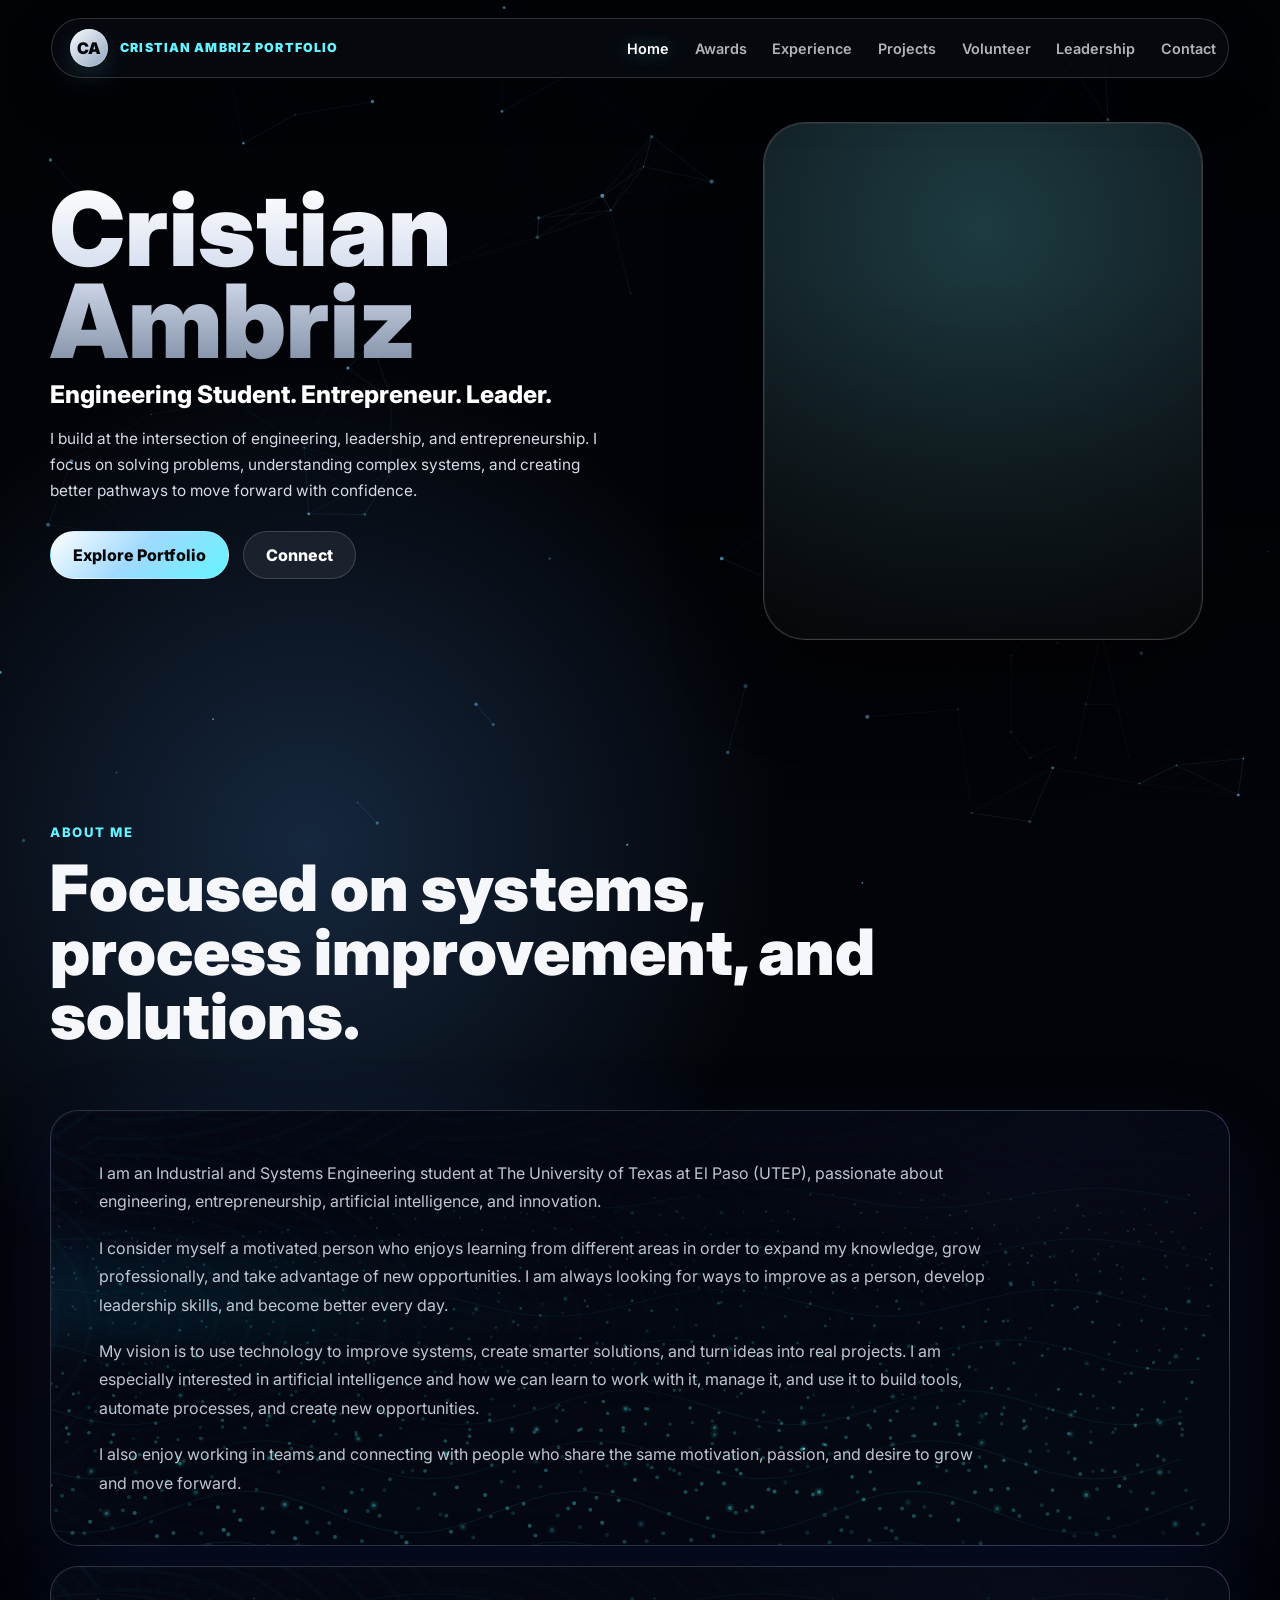
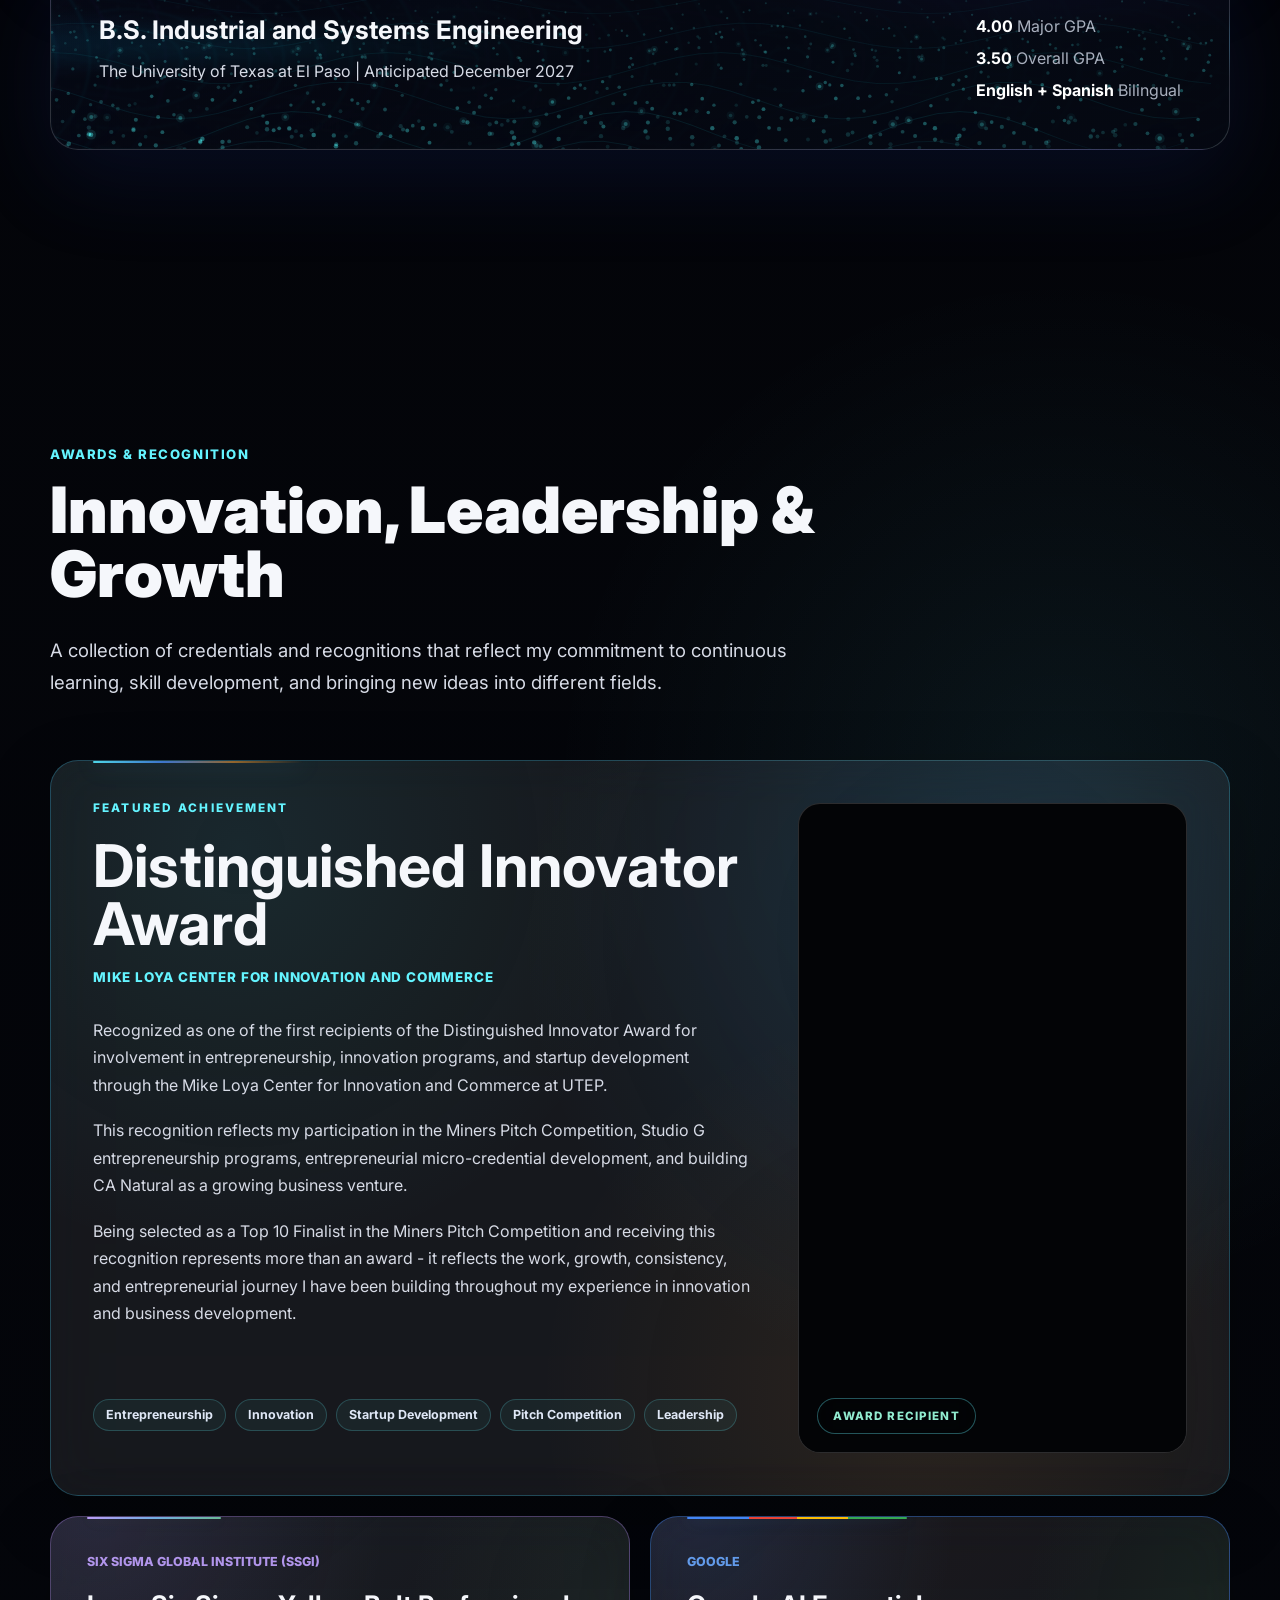
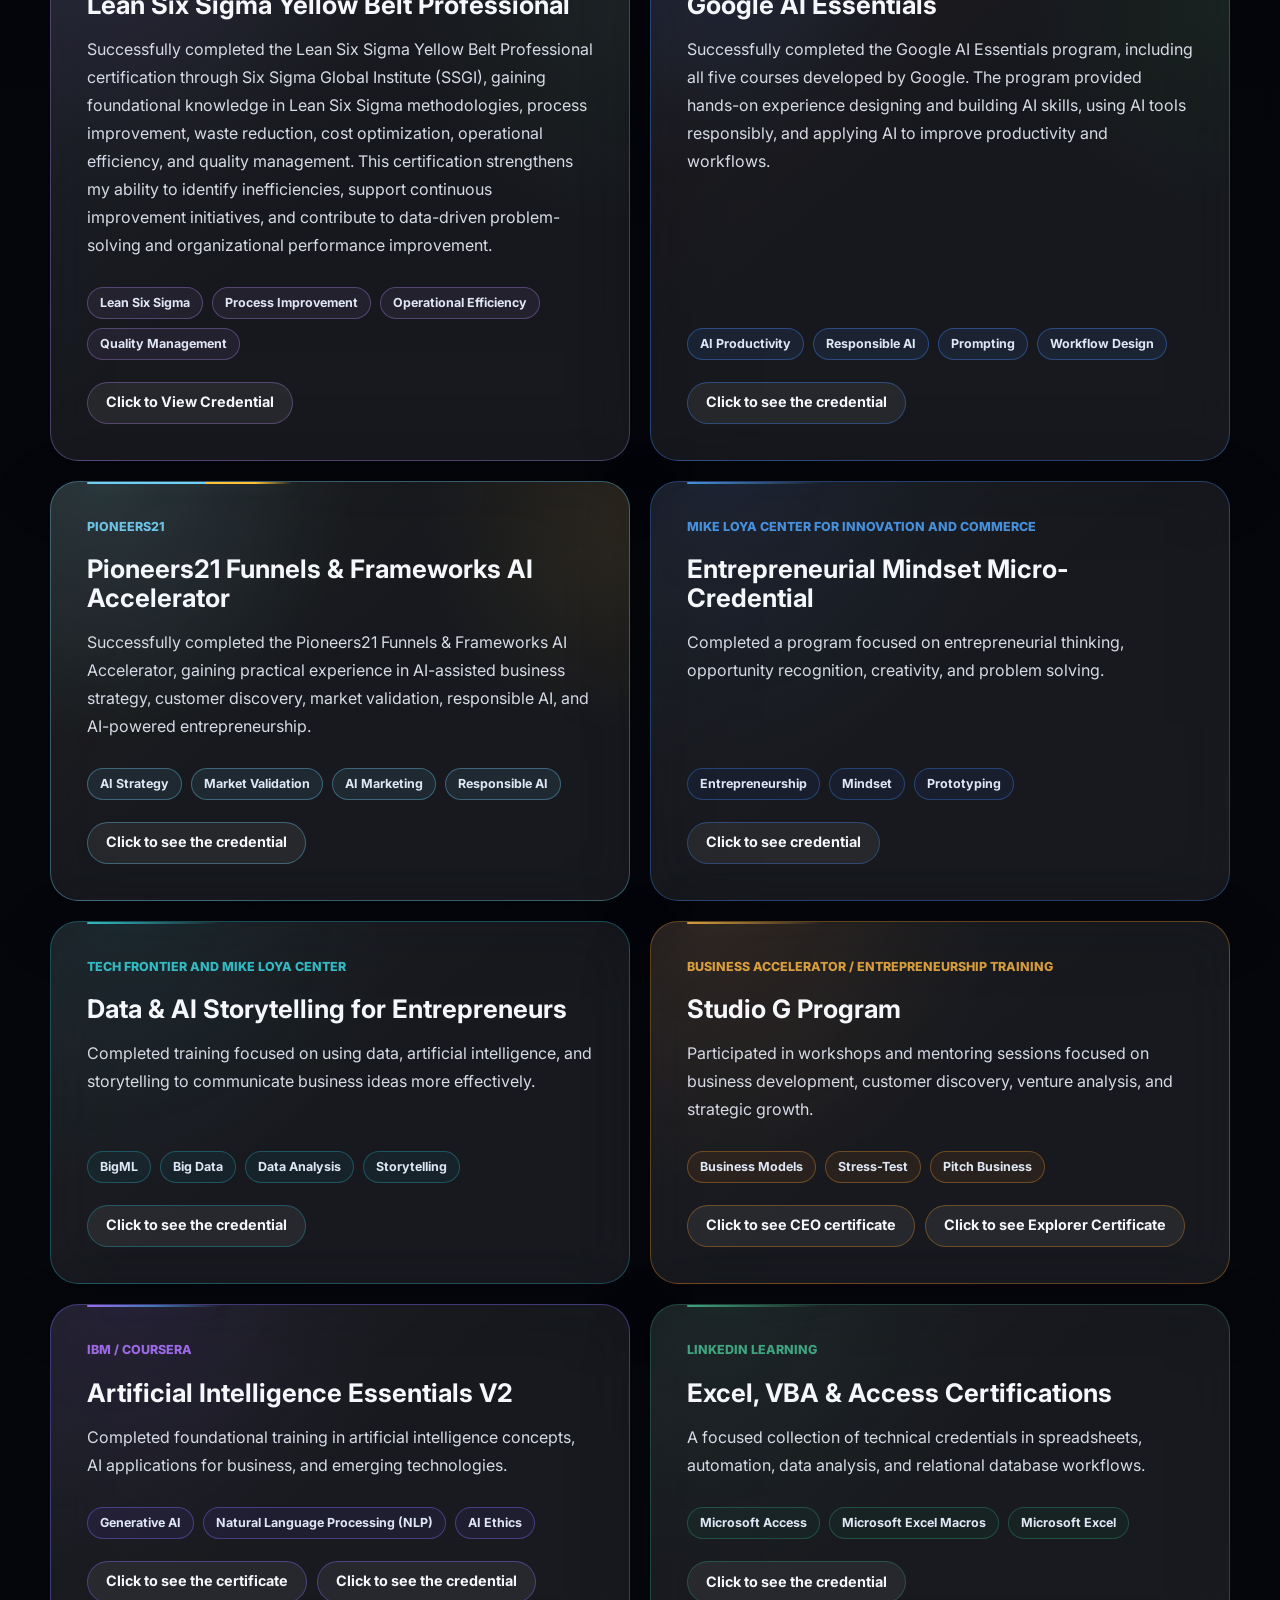
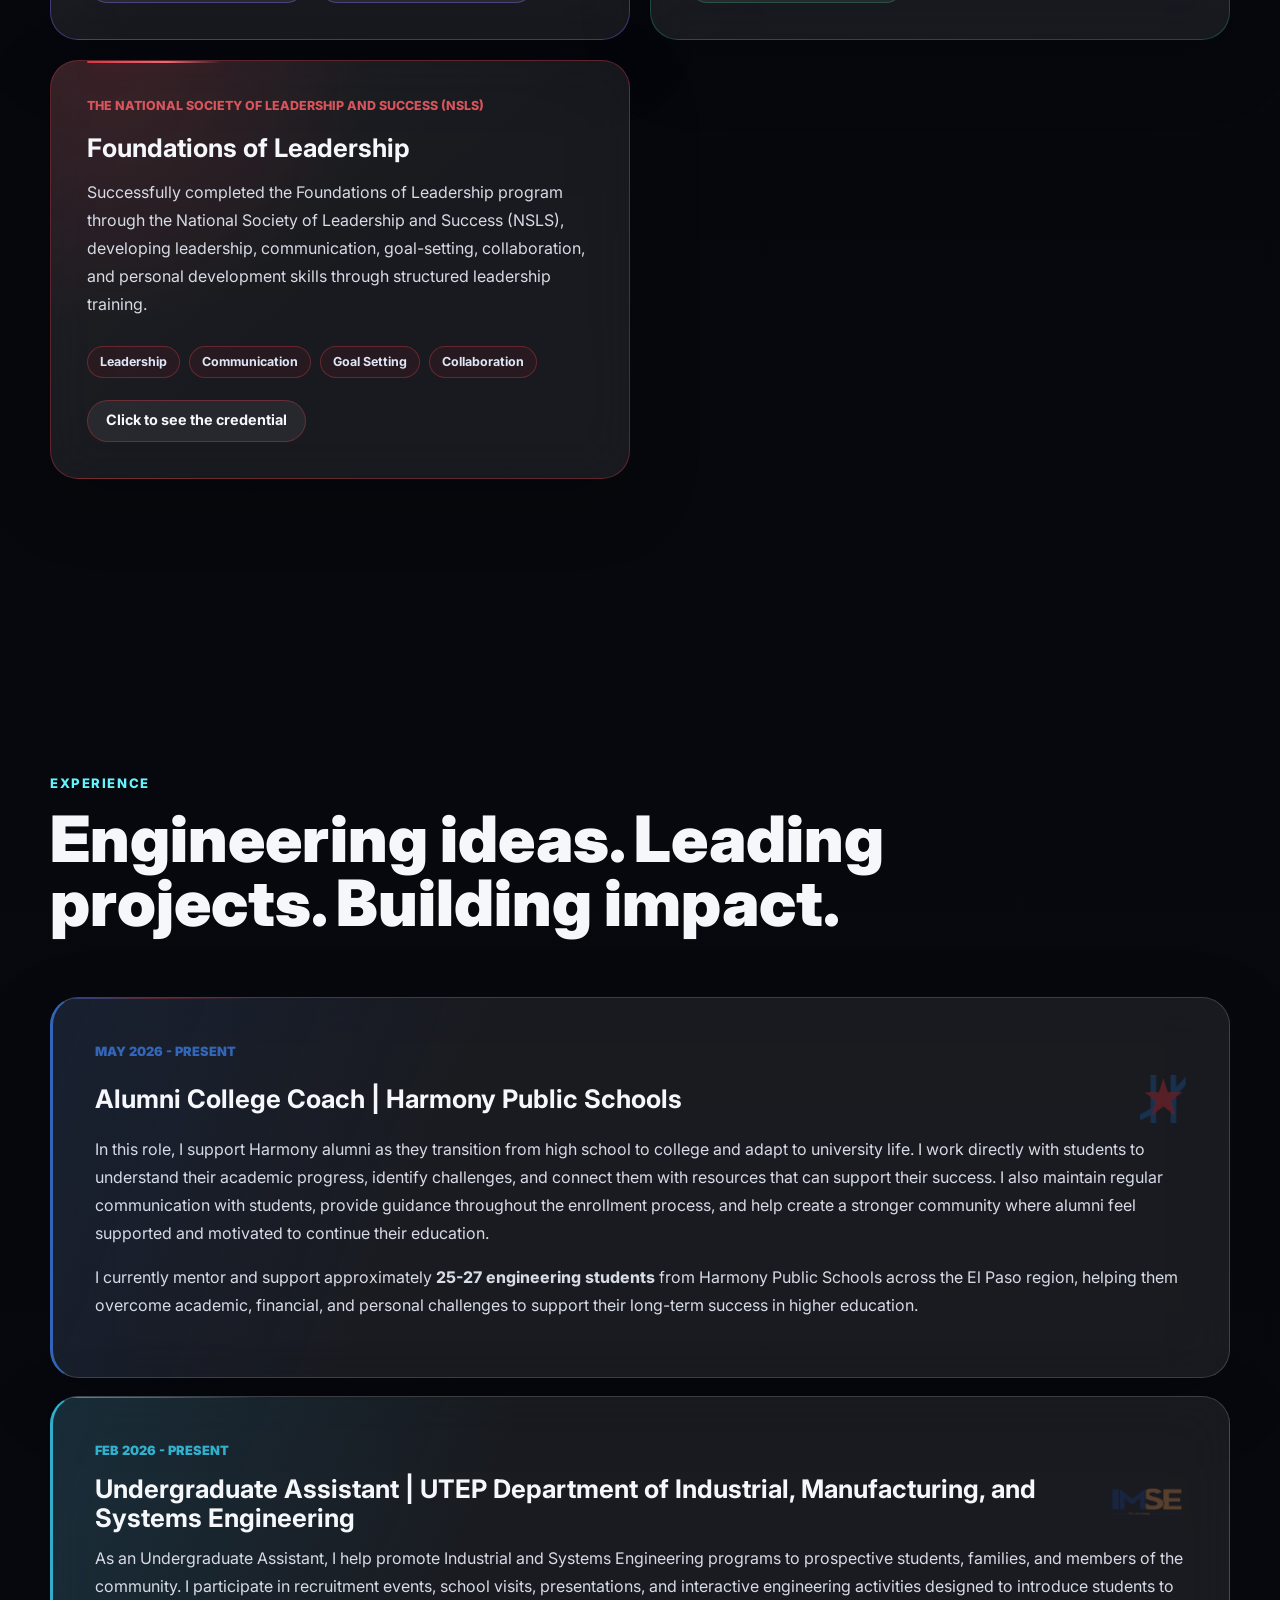
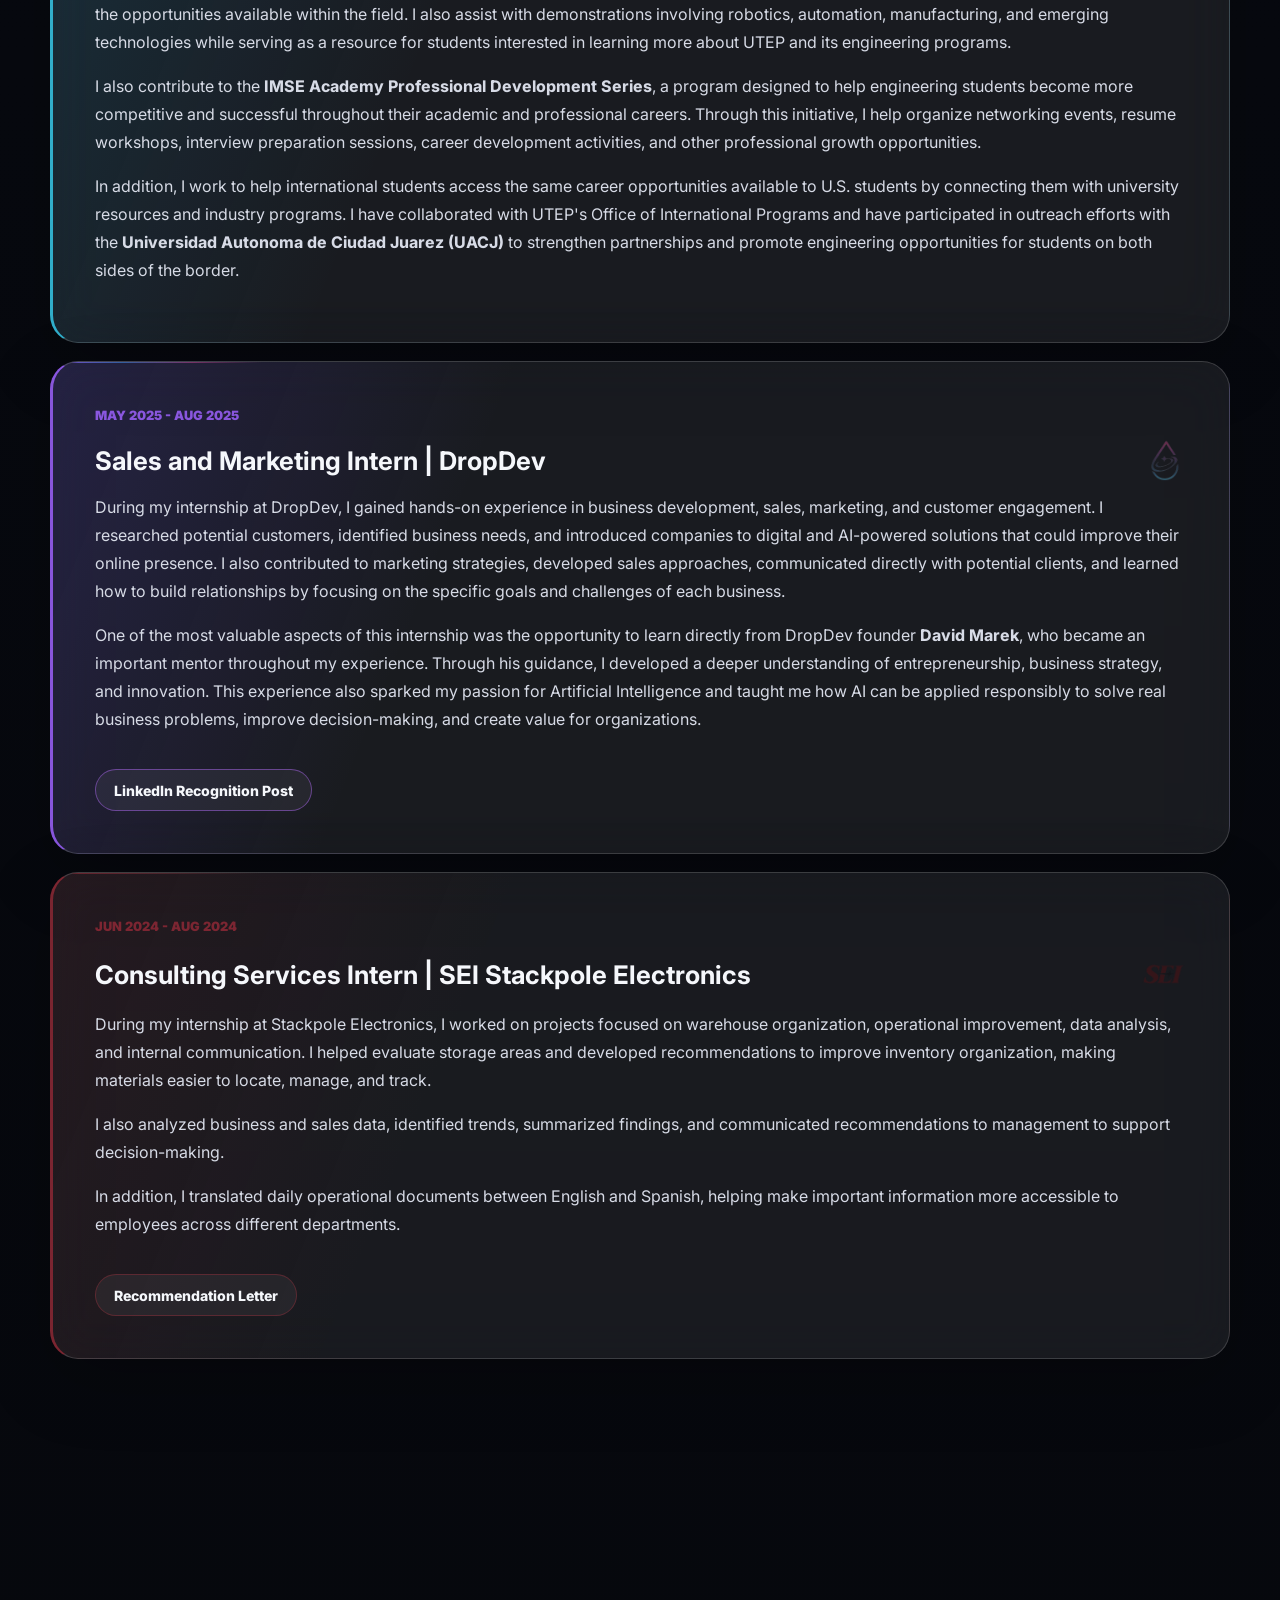
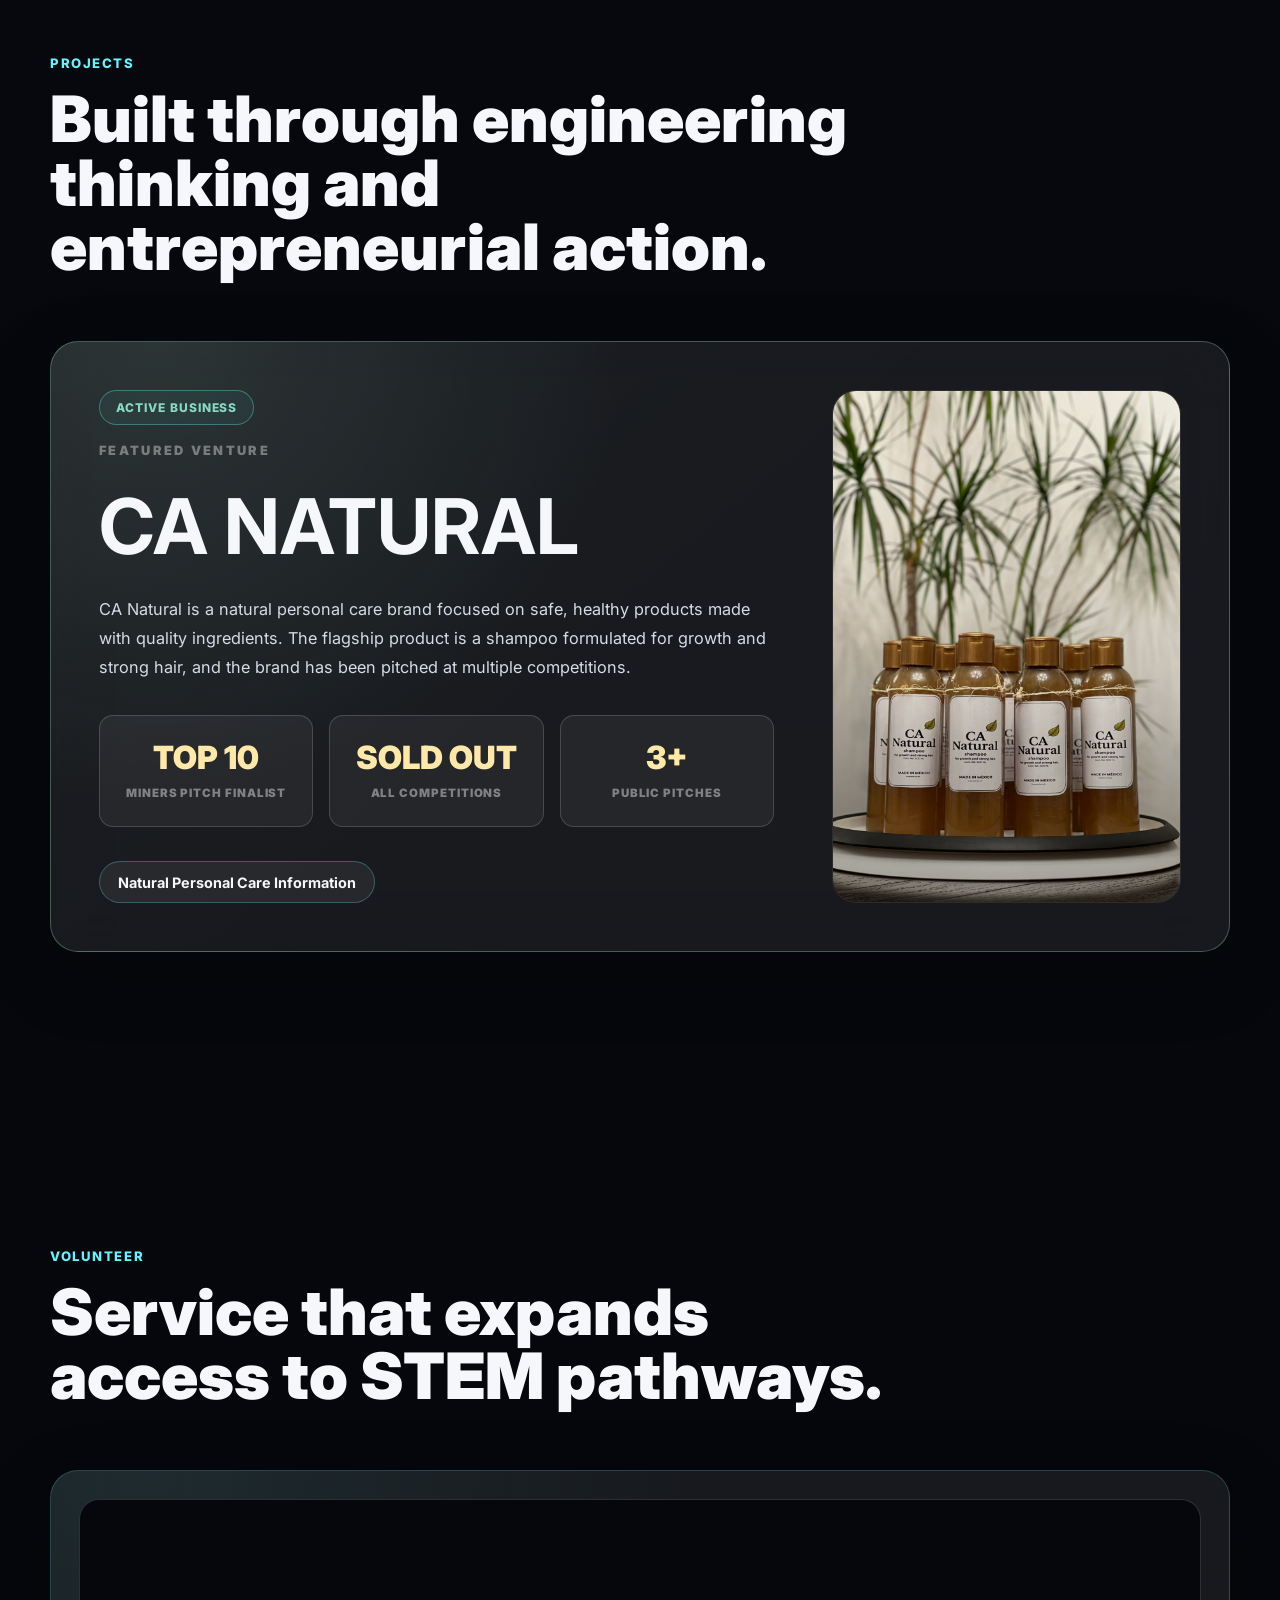
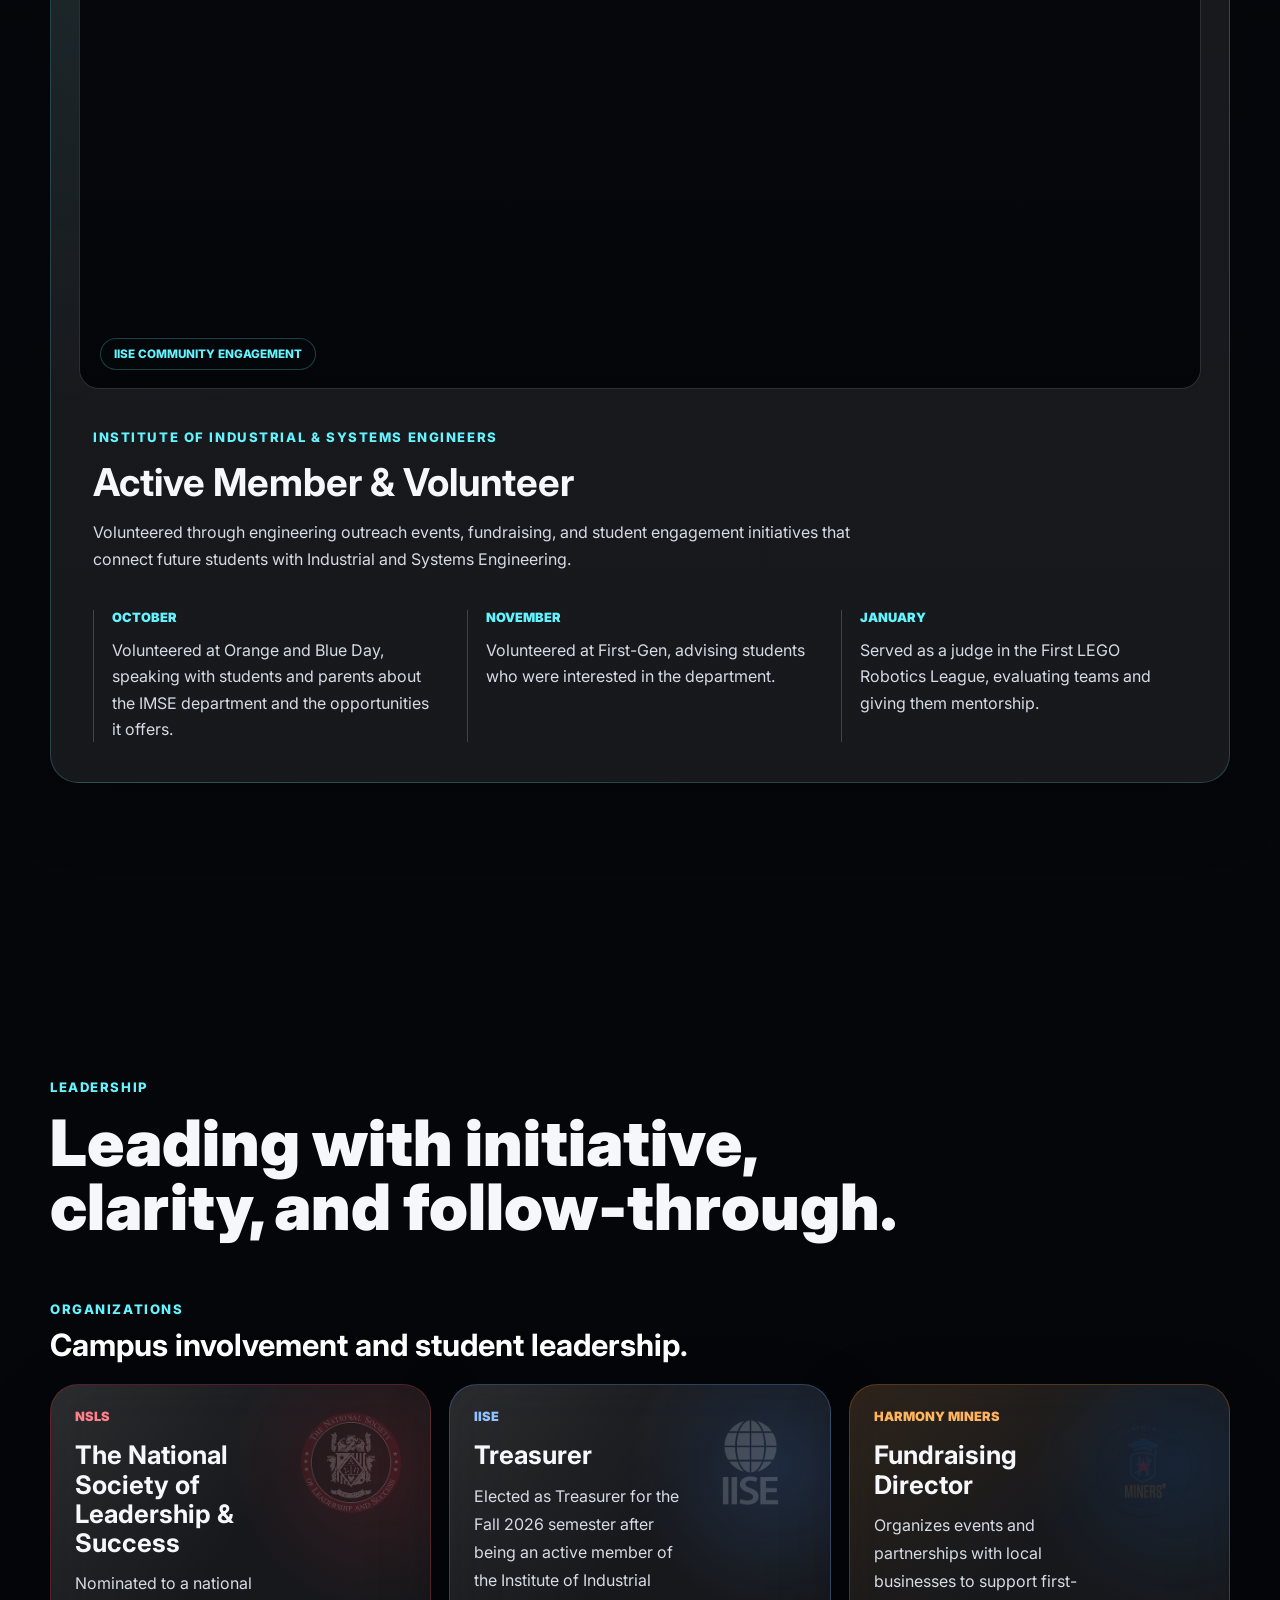
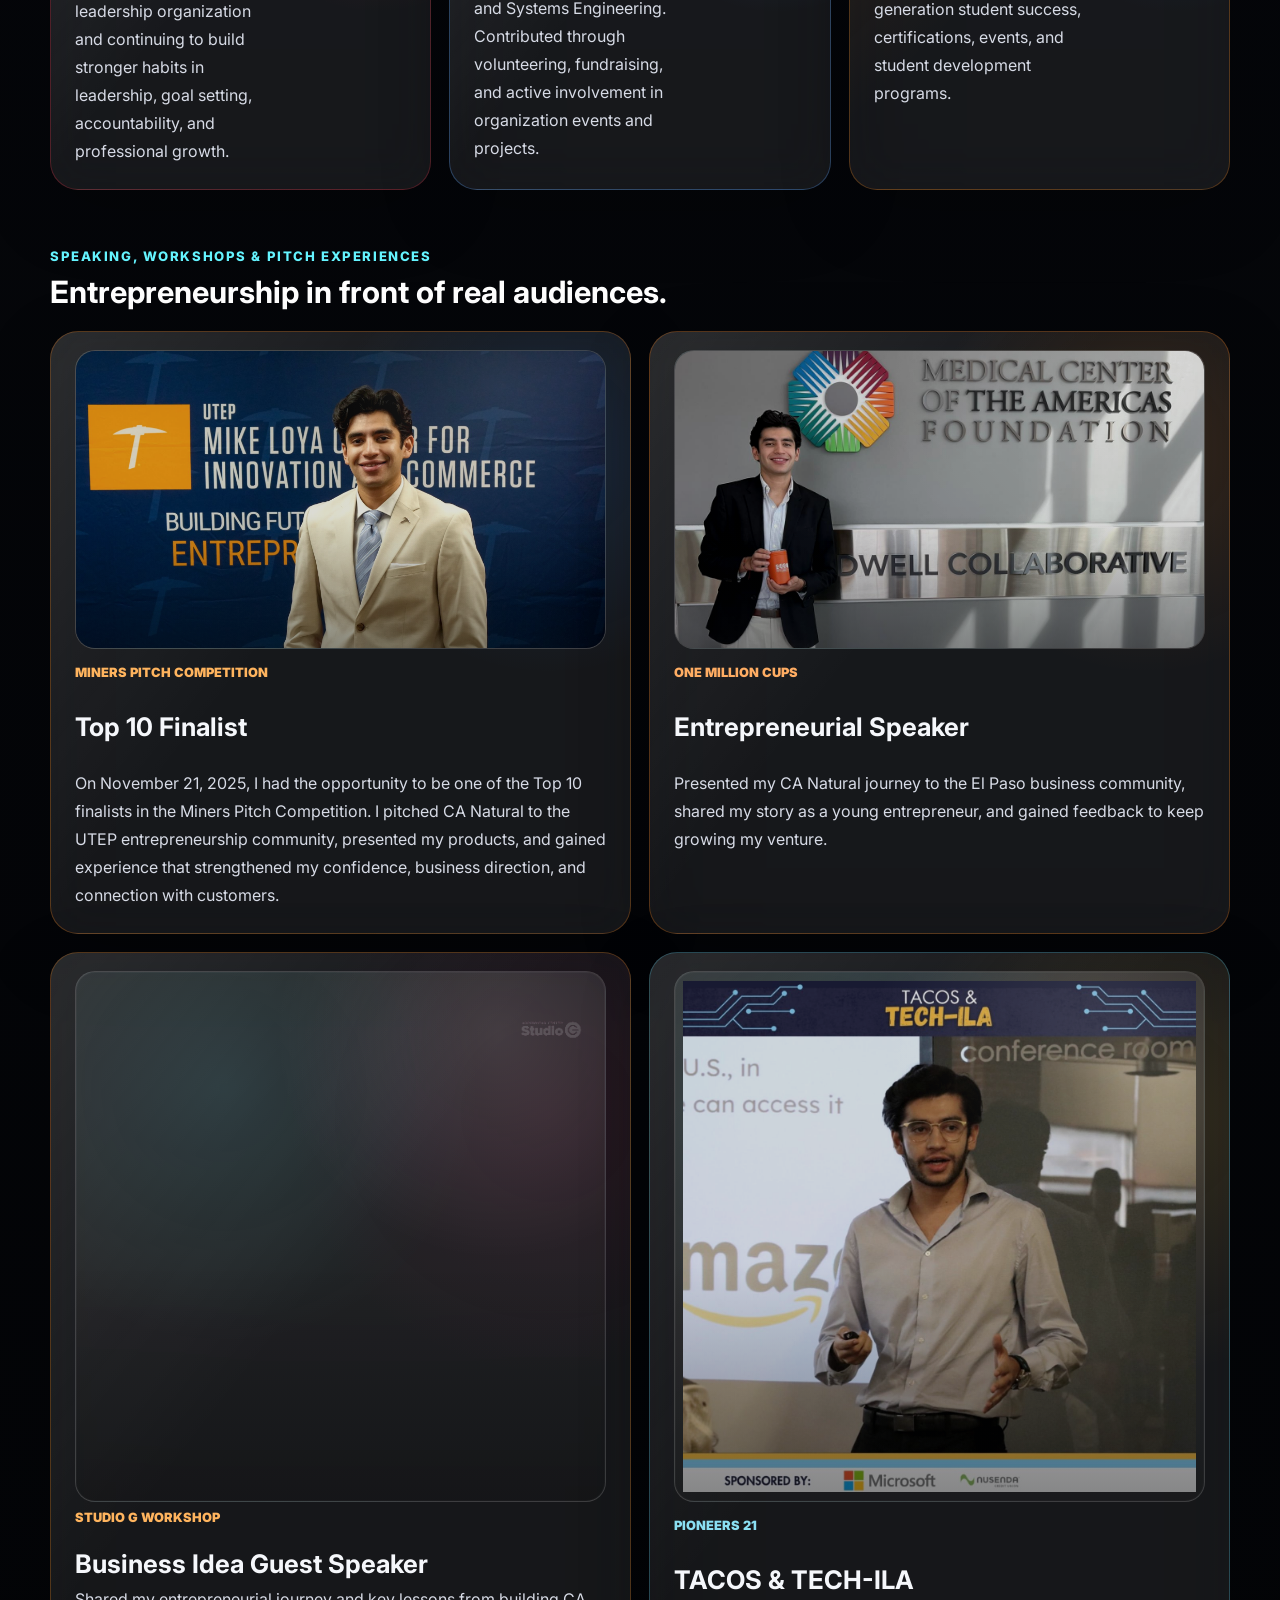
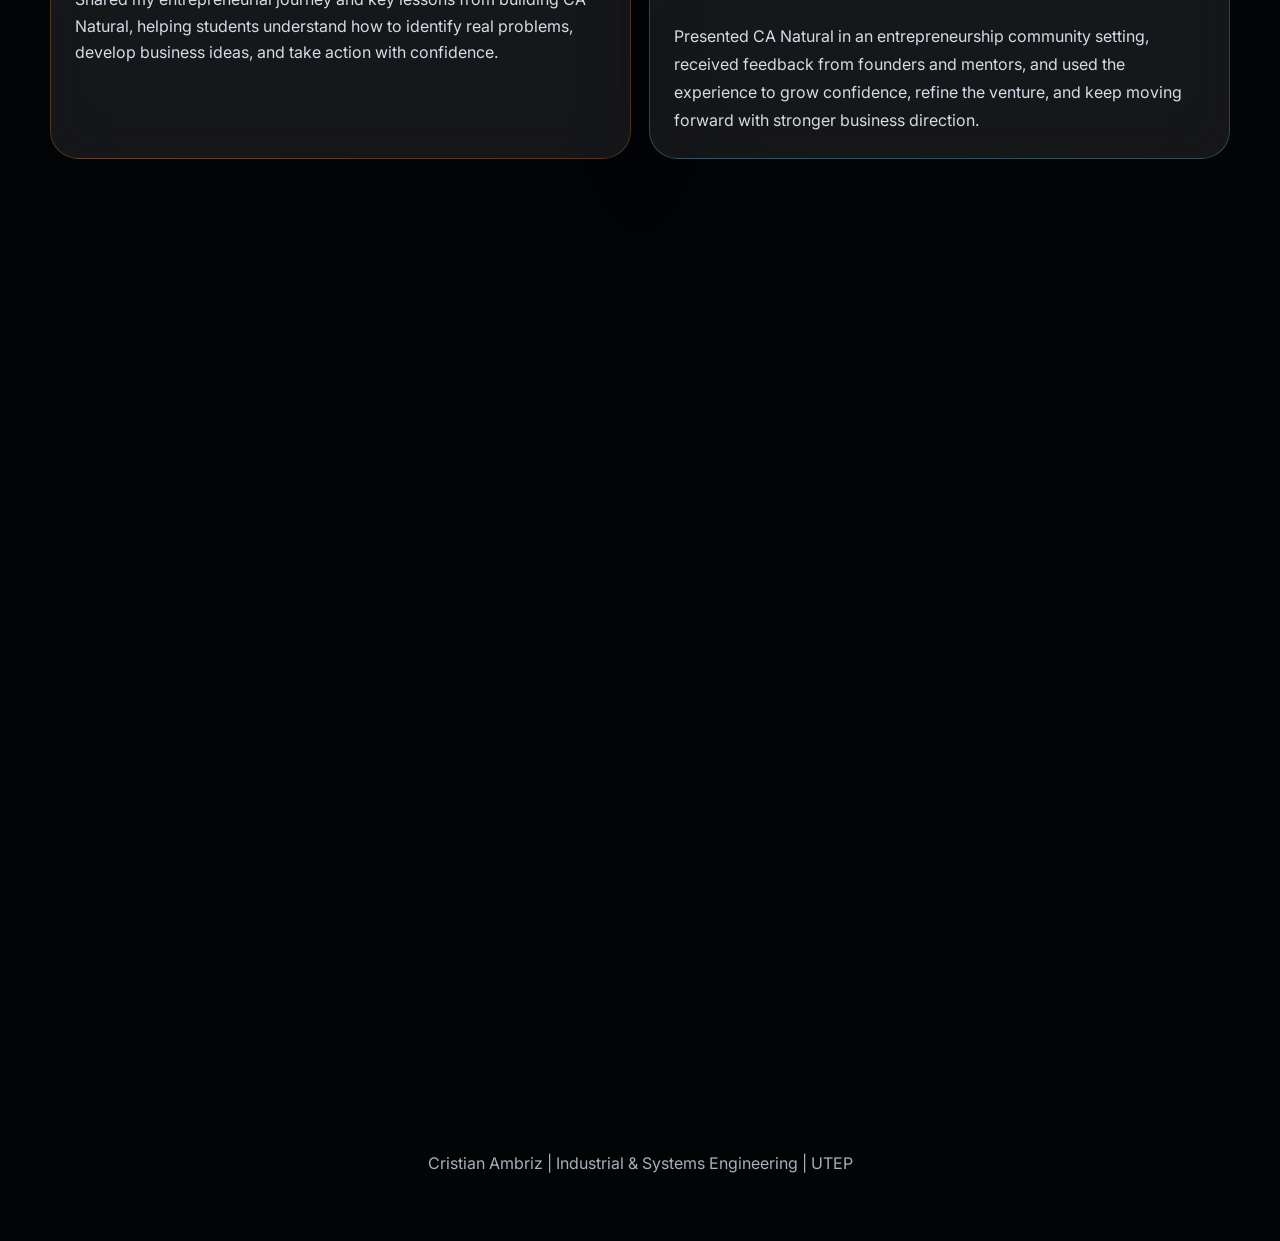
==== commit cf505f7a: "Correct Cristian spelling in portfolio header" ====
--- a/index.html
+++ b/index.html
@@ -25,9 +25,9 @@
 
     <header class="site-header">
       <nav class="nav-shell" aria-label="Primary navigation">
-        <a class="brand-mark brand-identity" href="#home" aria-label="Christian Ambriz Portfolio home">
+        <a class="brand-mark brand-identity" href="#home" aria-label="Cristian Ambriz Portfolio home">
           <span class="brand-badge">CA</span>
-          <span class="brand-title">Christian Ambriz Portfolio</span>
+          <span class="brand-title">Cristian Ambriz Portfolio</span>
         </a>
         <button class="nav-toggle" type="button" aria-label="Open menu" aria-expanded="false">
           <span></span>
